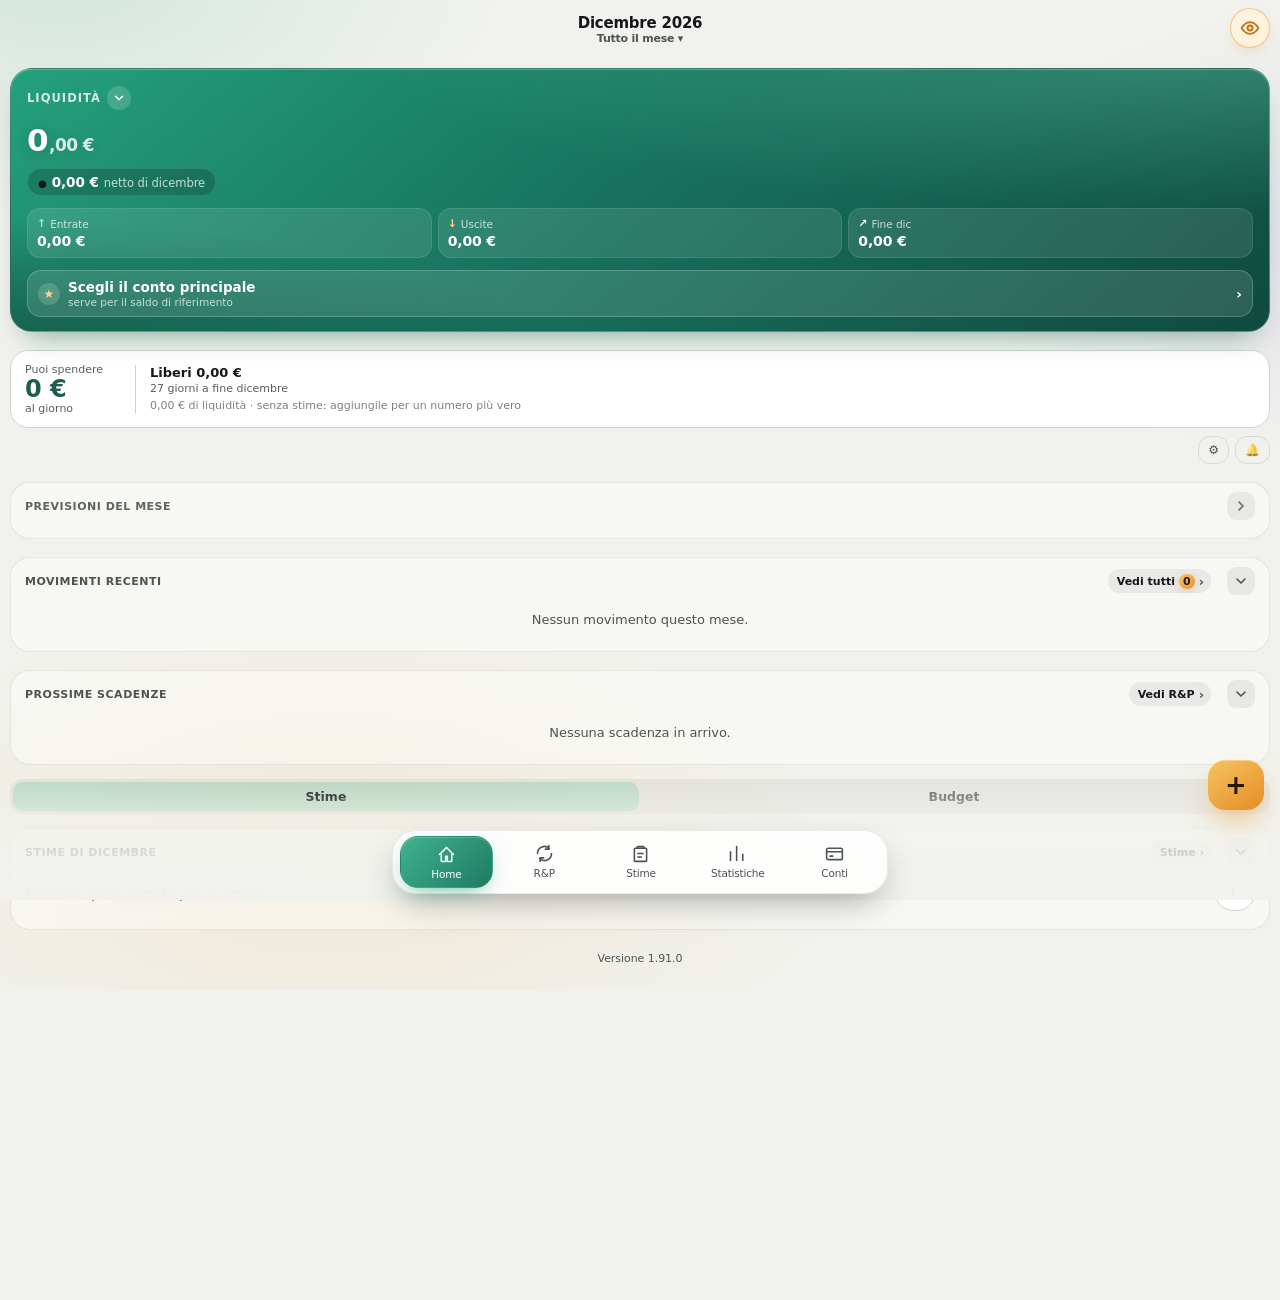
==== index.html @ 751bf716 "v1.91.0" ====
<!DOCTYPE html>
<html lang="it">
<head>
<meta charset="UTF-8">
<meta name="viewport" content="width=device-width, initial-scale=1, maximum-scale=1, viewport-fit=cover">
<title>Bilancio — Tracker Spese</title>
<meta name="app-version" content="1.91.0">
<meta name="description" content="Tracciamento mensile delle spese con conti multipli, categorie e budget.">

<!-- PWA / iOS home screen -->
<link rel="manifest" href="manifest.json?v=1.91.0">
<meta name="theme-color" content="#12181F">
<meta name="apple-mobile-web-app-capable" content="yes">
<meta name="apple-mobile-web-app-status-bar-style" content="black-translucent">
<meta name="apple-mobile-web-app-title" content="Bilancio">
<link rel="apple-touch-icon" href="icons/apple-touch-icon.png?v=1.91.0">
<link rel="icon" href="icons/icon-192.png?v=1.91.0">

<link rel="stylesheet" href="style.css?v=1.91.0">
<!-- Token grafici condivisi dalle 4 app: va caricato per ultimo. -->
<link rel="stylesheet" href="suite-ui.css?v=1.91.0">
<link rel="stylesheet" href="suite-tokens.css?v=1.91.0">
</head>
<body>

<div id="app">

  <!-- ===== HEADER ===== -->
  <header class="topbar">
    <button type="button" class="back-to-current" id="backToCurrentMonth" aria-label="Torna al mese corrente" hidden><svg viewBox="0 0 24 24" aria-hidden="true"><path d="M4 12a8 8 0 1 0 2.4-5.7"/><path d="M4 4v4.5h4.5"/></svg><span>Oggi</span></button>
    <button class="month-nav" id="prevMonth" aria-label="Mese precedente">‹</button>
    <div class="period-picker">
      <button class="month-label" id="monthLabel" title="Tocca per vedere un singolo giorno">Settembre 2026</button><button type="button" class="period-x" id="periodX" aria-label="Torna alla vista del mese" hidden>×</button>
      <div id="periodMenu" class="period-menu" hidden>
        <button type="button" data-period="day">Visualizzazione giornaliera</button>
      </div>
    </div>
    <button class="month-nav" id="nextMonth" aria-label="Mese successivo">›</button>
  </header>
  <div class="period-return" id="periodReturn" hidden>
    <button type="button" class="pill-btn" id="backToMonth" hidden>‹ Torna al mese</button>
        <div id="dayControl" hidden>
          <button type="button" class="pill-btn" id="chooseDay" aria-expanded="false" aria-controls="dateField">📅 Scegli giorno</button>
          <div id="dateField" hidden><label for="periodDate">Giorno da visualizzare</label><input type="date" id="periodDate" class="text-input"></div>
        </div>
  </div>

  <!-- Occhio "nascondi importi": uno solo, fisso in alto a destra, uguale in ogni scheda -->
  <button class="balance-hide eye-fixed" id="toggleBalanceFixed" type="button" aria-label="Nascondi importi"></button>

  <main id="views">

    <!-- ===== HOME / DASHBOARD ===== -->
    <section class="view active" id="view-home" data-view="home">
      <h1 class="view-title">Home</h1>
      <!-- v1.68.0 — RIQUADRO SALDO COME IN BET TRACKER: carta verde con la liquidità grande (centesimi più piccoli), pastiglie
           (netto del periodo e liquidità negli ultimi 7 giorni), andamento degli ultimi 30 giorni, tre caselle (entrate, uscite,
           saldo previsto) e i pulsanti del conto principale e del totale effettivo. Gli elementi di prima restano nascosti in
           fondo con gli stessi id: renderHome continua ad aggiornarli e i loro tocchi funzionano dai pulsanti nuovi. -->
      <div class="hero bh-card" id="homeHeroCard">
        <p class="hero-label">Liquidità</p>
        <div class="bh-tr"><button type="button" class="bh-chip" id="bhChip" hidden></button></div>
        <div class="bh-big" id="bhBig">0,00 €</div>
        <div class="bh-pills" id="bhPills"></div>
        <div class="bh-spark" id="bhSpark" aria-hidden="true"></div>
        <div class="bh-tiles">
          <div class="bh-tile in" id="bhTileIn"><small><i aria-hidden="true">↑</i>Entrate</small><b id="bhIn">0,00 €</b></div>
          <div class="bh-tile out" id="bhTileOut"><small><i aria-hidden="true">↓</i>Uscite</small><b id="bhOut">0,00 €</b></div>
          <div class="bh-tile fc" id="bhTileFc"><small><i aria-hidden="true">↗</i>Previsto</small><b id="bhFc">0,00 €</b></div>
        </div>
        <div class="bh-acts">
          <button type="button" class="bh-act main" id="bhMain"><span class="bh-act-ic" aria-hidden="true">★</span><span class="bh-act-l"><b id="bhMainName">Conto principale</b><small id="bhMainSub">conto principale</small></span><strong id="bhMainVal">›</strong></button>
          <button type="button" class="bh-act eff" id="bhEff" hidden><span class="bh-act-ic" aria-hidden="true">⇄</span><span class="bh-act-l"><b>Effettivo</b><small id="bhEffSub">con crediti e debiti</small></span><strong id="bhEffVal">0,00 €</strong></button>
        </div>
        <div class="bh-legacy" hidden aria-hidden="true">
          <p class="hero-amount" id="netAmount">0,00 €</p><button class="balance-hide" id="toggleHomeBalance" type="button" aria-label="Nascondi importi" tabindex="-1"></button>
          <span id="incomeAmount">0,00 €</span><span id="expenseAmount">0,00 €</span>
          <button type="button" id="homeMainAccountCard" tabindex="-1"><span id="homeMainAccountName">Conto principale non impostato</span><strong id="homeMainAccountBalance">Imposta</strong></button>
          <strong id="homeAllAccountsBalance">0,00 €</strong>
          <button type="button" id="homeEffectiveCard" tabindex="-1" hidden><span class="eff-label">Totale effettivo</span><strong id="homeEffectiveBalance">0,00 €</strong>
            <span id="homeRecvChip"><i id="homeRecvAmount">0,00 €</i></span><span id="homePayChip"><i id="homePayAmount">0,00 €</i></span></button>
        </div>
      </div>
      <div class="main-account-notice" id="mainAccountSetupNotice" hidden>
        <div><strong>Imposta il conto principale</strong><span>Serve per vedere subito la liquidità disponibile sul tuo conto di riferimento.</span></div>
        <button type="button" class="pill-btn" id="goSetMainAccountBtn">Vai a Conti</button>
      </div>

      <div class="home-panel" id="forecastPanel">
      <p class="box-eyebrow">Previsioni del mese</p>
      <div class="forecast-grid" aria-label="Previsioni del mese">
        <div class="fc-tile solo pos" id="forecastTile">
          <div class="fc-tile-top"><span class="fc-ic" aria-hidden="true"><svg viewBox="0 0 24 24"><path d="M3 17l5-5 4 4 8-8"/><path d="M15 8h5v5"/></svg></span><div class="fc-tile-tot"><small>Saldo previsto</small><strong id="forecastBalanceAmount">0,00 €</strong></div></div>
        </div>
        <div class="fc-tile solo pos" id="upcomingTile">
          <div class="fc-tile-top"><span class="fc-ic" aria-hidden="true"><svg viewBox="0 0 24 24"><circle cx="12" cy="12" r="8.5"/><path d="M12 7.5V12l3 2"/></svg></span><div class="fc-tile-tot"><small>Pagamenti in arrivo</small><strong id="upcomingImpactAmount">0,00 €</strong></div></div>
        </div>
        <div class="fc-breakdown" aria-label="Dettaglio dei pagamenti in arrivo">
          <p class="fc-caption"><span id="upcomingRangeLabel">Da oggi a fine mese</span></p>
          <div class="fc-tile in">
            <div class="fc-tile-top"><span class="fc-ic" aria-hidden="true">↑</span><div class="fc-tile-tot"><small>Entrate</small><strong id="upInTotal">0,00 €</strong></div></div>
            <div class="fc-bar" aria-hidden="true"><i class="rec" id="upInBarRec"></i><i class="plan" id="upInBarPlan"></i></div>
            <div class="fc-part"><span><i class="dot rec"></i>Ricorrenti</span><b id="upRecIn">0,00 €</b></div>
            <div class="fc-part"><span><i class="dot plan"></i>Pianificate</span><b id="upPlanIn">0,00 €</b></div>
          </div>
          <div class="fc-tile out">
            <div class="fc-tile-top"><span class="fc-ic" aria-hidden="true">↓</span><div class="fc-tile-tot"><small>Uscite</small><strong id="upOutTotal">0,00 €</strong></div></div>
            <div class="fc-bar" aria-hidden="true"><i class="rec" id="upOutBarRec"></i><i class="plan" id="upOutBarPlan"></i></div>
            <div class="fc-part"><span><i class="dot rec"></i>Ricorrenti</span><b id="upRecOut">0,00 €</b></div>
            <div class="fc-part"><span><i class="dot plan"></i>Pianificate</span><b id="upPlanOut">0,00 €</b></div>
          </div>
        </div>
        <div class="forecast-card rates-forecast" id="ratesForecastCard" hidden><span id="ratesForecastLabel">Previsto con le rate attese</span><strong id="ratesForecastAmount">0,00 €</strong></div>
      </div>
      </div>

      <div class="section-block savings-block" id="savingsBlock" hidden>
        <div class="section-head"><h2 id="savingsTitle">Risparmio del mese</h2><button type="button" class="pill-btn mini-btn savings-go" id="savingsGoBtn"><svg viewBox="0 0 24 24" aria-hidden="true"><path d="M12 5v14M5 12h14"/></svg><span>Metti da parte</span></button></div>
        <div class="savings-card" id="savingsCard"></div>
      </div>

      <div class="section-block">
        <div class="section-head">
          <h2>Movimenti recenti</h2>
          <div class="section-head-actions">
            <button class="pill-btn mini-btn" id="openCalendarBtn">📅</button>
            <button class="pill-btn" id="seeAllTx"><span class="sa-label">Vedi tutti</span><span class="count-badge" id="seeAllTxCount"></span><span class="chev">›</span></button>
          </div>
        </div>
        <div id="recentTx" class="tx-list"></div>
        <p class="empty-hint" id="txEmptyHint" hidden>Nessun movimento questo mese. Tocca + per aggiungerne uno.</p>
      </div>

      <div class="section-block" id="upcomingHomeBlock">
        <div class="section-head"><h2>Prossime scadenze</h2><button class="pill-btn mini-btn" id="openRPFromHome">Vedi R&amp;P<span class="chev">›</span></button></div>
        <div id="upcomingHomeList" class="tx-list"></div>
        <p class="empty-hint" id="upcomingHomeEmpty" hidden>Nessuna scadenza in arrivo.</p>
      </div>

      <div class="section-block" id="estHomeBlock">
        <div class="section-head"><h2 id="estHomeTitle">Stime del mese</h2><button type="button" class="pill-btn mini-btn" id="estHomeGo">Stime ›</button></div>
        <div id="estHomeBody"></div>
      </div>

      <div class="section-block" id="budgetHomeBlock">
        <div class="section-head"><h2 id="budgetHomeTitle">Budget del mese</h2><button type="button" class="pill-btn mini-btn budget-manage-btn" id="budgetManageBtn" aria-label="Gestisci i budget"><svg viewBox="0 0 24 24" aria-hidden="true"><path d="M4 7h10M18 7h2M4 17h4M12 17h8"/><circle cx="16" cy="7" r="2"/><circle cx="10" cy="17" r="2"/></svg><span>Budget</span></button></div>
        <p id="budgetPeriodHint" class="budget-period-hint" hidden>Budget mensili</p>
        <div id="budgetList" class="budget-list"></div>
        <p class="empty-hint" id="budgetEmptyHint" hidden>Nessuna categoria di spesa.</p>
      </div>

      <p class="app-version">Versione <span data-app-version></span></p>
    </section>

    <!-- ===== TRANSAZIONI (lista completa) ===== -->
    <section class="view" id="view-transactions" data-view="transactions">
      <div class="section-head sticky-head" hidden><button class="pill-btn mini-btn" id="backToHomeTx">‹ Home</button><h2>Movimenti — <span id="txMonthLabel"></span></h2></div>
      <div class="type-toggle tx-type-toggle" id="txTypeToggle"><button class="type-opt active" data-tx-type="all">Tutti</button><button class="type-opt" data-tx-type="income">Entrate</button><button class="type-opt" data-tx-type="expense">Uscite</button></div>
      <div class="tx-search-filter">
        <button type="button" class="nav-back-btn" data-nav-back aria-label="Torna alla Home"><svg viewBox="0 0 24 24" aria-hidden="true"><path d="M15 5l-7 7 7 7"/></svg></button>
        <input id="txSearchInput" class="text-input" type="search" placeholder="Cerca nome, nota, categoria o conto">
        <button class="pill-btn mini-btn" id="toggleCustomRange" hidden>Periodo</button><button type="button" class="period-chip" id="txPeriodBtn" aria-label="Scegli il periodo"></button>
      </div>
      <div class="tx-custom-range" id="txCustomRange" hidden>
        <label>Dal <input id="txDateFrom" type="date" class="text-input"></label>
        <label>Al <input id="txDateTo" type="date" class="text-input"></label>
        <button class="pill-btn mini-btn" id="clearCustomRange">Azzera</button>
      </div>
      <div id="allTx" class="tx-list"></div>
      <button class="pill-btn load-more-btn" id="loadMoreTxBtn" hidden>Carica altri</button>
      <p class="empty-hint" id="allTxEmptyHint" hidden>Nessun movimento questo mese.</p>

      <div class="section-block" id="allTxPlannedWrap" hidden>
        <div class="section-head"><h2>In arrivo questo mese</h2></div>
        <div id="allTxPlanned" class="tx-list"></div>
      </div>
    </section>

    <!-- ===== RICORRENTI ===== -->
    <section class="view" id="view-recurring" data-view="recurring">
      <div class="rp-title-row">
        <h1 class="view-title">R&amp;P</h1>
        <button class="balance-hide rp-balance-hide" id="toggleRPBalance" type="button" aria-label="Nascondi importi R&amp;P"></button>
      </div>
      <div class="type-toggle rp-mode-toggle three" id="rpModeToggle">
        <button class="type-opt active" data-rp-mode="total">Totali</button>
        <button class="type-opt" data-rp-mode="recurring">Ricorrenti</button>
        <button class="type-opt" data-rp-mode="planned">Pianificate</button>
      </div>
      <div class="rp-estimates-grid" id="rpEstimatesGrid" aria-label="Stime del mese">
        <div class="rp-estimate-card recurring" id="recurringEstimateCard">
          <div class="rp-est-head"><span class="rp-est-ic" aria-hidden="true">↻</span><div class="rp-est-title"><span class="rp-est-name">Ricorrenti</span><small>netto da registrare</small></div><strong class="rp-estimate-value" id="recurringEstimate">0,00 €</strong></div>
          <div class="rp-est-tiles"><div class="fc-tile in"><div class="fc-tile-top"><span class="fc-ic" aria-hidden="true">↑</span><div class="fc-tile-tot"><small>Entrate</small><strong id="recurringIncomeEstimate">0,00 €</strong></div></div><div class="fc-bar" aria-hidden="true"><i class="done" id="recurringIncomeBar"></i></div><p class="fc-note" id="recurringIncomeNote"></p></div><div class="fc-tile out"><div class="fc-tile-top"><span class="fc-ic" aria-hidden="true">↓</span><div class="fc-tile-tot"><small>Uscite</small><strong id="recurringExpenseEstimate">0,00 €</strong></div></div><div class="fc-bar" aria-hidden="true"><i class="done" id="recurringExpenseBar"></i></div><p class="fc-note" id="recurringExpenseNote"></p></div></div>
          <div class="rp-account-breakdown" id="recurringAccountBreakdown"></div>
        </div>
        <div class="rp-estimate-card planned" id="plannedEstimateCard">
          <div class="rp-est-head"><span class="rp-est-ic" aria-hidden="true">◷</span><div class="rp-est-title"><span class="rp-est-name">Pianificate</span><small>netto da registrare</small></div><strong class="rp-estimate-value" id="plannedEstimate">0,00 €</strong></div>
          <div class="rp-est-tiles"><div class="fc-tile in"><div class="fc-tile-top"><span class="fc-ic" aria-hidden="true">↑</span><div class="fc-tile-tot"><small>Entrate</small><strong id="plannedIncomeEstimate">0,00 €</strong></div></div><div class="fc-bar" aria-hidden="true"><i class="done" id="plannedIncomeBar"></i></div><p class="fc-note" id="plannedIncomeNote"></p></div><div class="fc-tile out"><div class="fc-tile-top"><span class="fc-ic" aria-hidden="true">↓</span><div class="fc-tile-tot"><small>Uscite</small><strong id="plannedExpenseEstimate">0,00 €</strong></div></div><div class="fc-bar" aria-hidden="true"><i class="done" id="plannedExpenseBar"></i></div><p class="fc-note" id="plannedExpenseNote"></p></div></div>
          <div class="rp-account-breakdown" id="plannedAccountBreakdown"></div>
        </div>
      </div>
      <div class="rp-estimate-card total" id="rpTotalEstimateCard">
          <div class="rp-est-head"><span class="rp-est-ic" aria-hidden="true">Σ</span><div class="rp-est-title"><span class="rp-est-name">Totale R&amp;P</span><small>netto da registrare</small></div><strong class="rp-estimate-value" id="rpCombinedEstimate">0,00 €</strong></div>
          <div class="rp-est-tiles"><div class="fc-tile in"><div class="fc-tile-top"><span class="fc-ic" aria-hidden="true">↑</span><div class="fc-tile-tot"><small>Entrate</small><strong id="rpCombinedIncomeEstimate">0,00 €</strong></div></div><div class="fc-bar" aria-hidden="true"><i class="done" id="rpCombinedIncomeBar"></i></div><p class="fc-note" id="rpCombinedIncomeNote"></p></div><div class="fc-tile out"><div class="fc-tile-top"><span class="fc-ic" aria-hidden="true">↓</span><div class="fc-tile-tot"><small>Uscite</small><strong id="rpCombinedExpenseEstimate">0,00 €</strong></div></div><div class="fc-bar" aria-hidden="true"><i class="done" id="rpCombinedExpenseBar"></i></div><p class="fc-note" id="rpCombinedExpenseNote"></p></div></div>
          <div class="rp-account-breakdown" id="rpCombinedAccountBreakdown"></div>
      </div>
      <div class="section-block rp-macro-block" id="rpMacroBlock" hidden>
        <div class="section-head"><h2>Uscite per macrocategoria</h2></div>
        <p class="est-year-hint" id="rpMacroHint"></p>
        <div id="rpMacroList" class="plan-rows"></div>
      </div>
      <div id="rpTotalSection">
        <div class="section-block rp-list-block">
        <div class="section-head rp-list-head"><h2>Prossimi</h2><button type="button" class="pill-btn mini-btn rp-see-all" data-see-all="rpTotalList" hidden><span class="sa-label">Vedi tutti</span><span class="chev">›</span></button></div>
        <div id="rpTotalList" class="template-manage-list"></div>
        <p class="empty-hint" id="rpTotalEmptyHint" hidden>Nessun movimento R&amp;P nel mese selezionato.</p>
        </div>
        <div class="rp-paid-section section-block" id="rpTotalPaidSection" hidden>
          <p class="rp-all-paid-notice" id="rpTotalAllPaidNotice" hidden>Tutti i movimenti R&amp;P del mese sono pagati.</p>
          <div class="rp-paid-head"><span>Pagati nel mese</span><span id="rpTotalPaidCount"></span><button type="button" class="pill-btn mini-btn rp-see-all" data-see-all="rpTotalPaidList" hidden><span class="sa-label">Vedi tutti</span><span class="chev">›</span></button></div>
          <div id="rpTotalPaidList" class="tx-list rp-paid-list"></div>
        </div>
      </div>
      <div id="rpRecurringSection" hidden>
        <div class="section-block rp-list-block">
        <div class="section-head rp-list-head"><h2>Prossimi</h2><button type="button" class="pill-btn mini-btn rp-see-all" data-see-all="recurringList" hidden><span class="sa-label">Vedi tutti</span><span class="chev">›</span></button></div>
        <div id="recurringList" class="template-manage-list"></div>
        <p class="empty-hint" id="recurringEmptyHint" hidden>Nessun movimento ricorrente nel periodo selezionato.</p>
        </div>
        <div class="rp-paid-section section-block" id="recurringPaidSection" hidden>
          <p class="rp-all-paid-notice" id="recurringAllPaidNotice" hidden>Tutti i ricorrenti del mese sono pagati.</p>
          <div class="rp-paid-head"><span>Pagati nel mese</span><span id="recurringPaidCount"></span><button type="button" class="pill-btn mini-btn rp-see-all" data-see-all="recurringPaidList" hidden><span class="sa-label">Vedi tutti</span><span class="chev">›</span></button></div>
          <div id="recurringPaidList" class="tx-list rp-paid-list"></div>
        </div>
      </div>
      <div id="rpPlannedSection" hidden>
        <div class="section-block rp-list-block">
        <div class="section-head rp-list-head"><h2>Prossime</h2><button type="button" class="pill-btn mini-btn rp-see-all" data-see-all="plannedListRP" hidden><span class="sa-label">Vedi tutti</span><span class="chev">›</span></button></div>
        <div id="plannedListRP" class="template-manage-list"></div>
        <p class="empty-hint" id="plannedEmptyHintRP" hidden>Nessun movimento pianificato nel mese selezionato.</p>
        </div>
        <div class="rp-paid-section section-block" id="plannedPaidSection" hidden>
          <p class="rp-all-paid-notice" id="plannedAllPaidNotice" hidden>Tutte le pianificate del mese sono pagate.</p>
          <div class="rp-paid-head"><span>Pagate nel mese</span><span id="plannedPaidCount"></span><button type="button" class="pill-btn mini-btn rp-see-all" data-see-all="plannedPaidList" hidden><span class="sa-label">Vedi tutti</span><span class="chev">›</span></button></div>
          <div id="plannedPaidList" class="tx-list rp-paid-list"></div>
        </div>
      </div>
    </section>

    <!-- ===== STIME (scheda a parte, v1.66.0) ===== -->
    <section class="view" id="view-estimates" data-view="estimates">
      <div id="rpEstimatesSection">
        <!-- v1.81.0 — tre parti separate: Stime del mese · Budget (tutti i mesi) · Divisione stipendio (promemoria) -->
        <div class="type-toggle est-tab-toggle three four" id="estTabToggle" role="tablist">
          <button class="type-opt active" data-est-tab="est" role="tab">Stime</button>
          <button class="type-opt" data-est-tab="budget" role="tab">Budget</button>
          <button class="type-opt" data-est-tab="split" role="tab">Stipendio</button>
          <button class="type-opt" data-est-tab="plan" role="tab">Piano</button>
        </div>
        <div id="estTabEst">
          <div class="section-block pl-block">
            <div id="estMonthCard" class="pl-card"></div>
            <div id="estList" class="pl-list"></div>
            <div class="est-actions" id="estActions"></div>
          </div>
          <div class="section-block est-year-block">
            <div class="section-head"><h2 id="estYearTitle">Riepilogo stime</h2></div>
            
            <div id="estYearSummary" class="est-year"></div>
          </div>
        </div>
        <div id="estTabBudget" hidden>
          <div class="section-block pl-block">
            
            <div id="budgetPlanner"></div>
          </div>
        </div>
        <div id="estTabSplit" hidden>
          <div class="section-block pl-block">
            <div id="salarySplit"></div>
          </div>
        </div>
        <!-- v1.91.0 — Piano: contenitori, prestiti, tappe -->
        <div id="estTabPlan" hidden>
          <div class="section-block pl-block">
            <div id="debtPlan"></div>
          </div>
        </div>
      </div>
    </section>

    <!-- ===== R&P: TUTTI (pannello "Vedi tutti") ===== -->
    <section class="view" id="view-rpall" data-view="rpall">
      <div class="type-toggle rp-mode-toggle three" id="rpAllKindToggle"><button class="type-opt active" data-rpall-kind="total">Totali</button><button class="type-opt" data-rpall-kind="recurring">Ricorrenti</button><button class="type-opt" data-rpall-kind="planned">Pianificate</button></div>
      <div class="tx-search-filter">
        <button type="button" class="nav-back-btn" data-nav-back aria-label="Torna a R&amp;P"><svg viewBox="0 0 24 24" aria-hidden="true"><path d="M15 5l-7 7 7 7"/></svg></button>
        <input id="rpAllSearchInput" class="text-input" type="search" placeholder="Cerca nome, categoria o conto" autocomplete="off">
        <button type="button" class="period-chip" id="rpAllPeriodBtn" aria-label="Scegli il periodo"></button>
      </div>
      <div class="section-head rp-list-head"><h2 id="rpAllUpcomingTitle">Prossimi</h2><span class="count-badge" id="rpAllUpcomingCount"></span></div>
      <div id="rpAllUpcoming" class="template-manage-list"></div>
      <p class="empty-hint" id="rpAllUpcomingEmpty" hidden>Nessuna voce in arrivo nel periodo.</p>
      <div class="section-head rp-list-head"><h2>Già registrati</h2><span class="count-badge" id="rpAllPaidCount"></span></div>
      <div id="rpAllPaid" class="tx-list"></div>
      <p class="empty-hint" id="rpAllPaidEmpty" hidden>Nessuna voce registrata nel periodo.</p>
    </section>

    <!-- ===== STATISTICHE ===== -->
    <section class="view" id="view-stats" data-view="stats">
      <div class="stats-period-filter">
        <label for="statsRangeSelect">Periodo statistiche</label>
        <select id="statsRangeSelect" aria-label="Periodo delle statistiche">
          <option value="1w">1 settimana</option>
          <option value="2w">2 settimane</option>
          <option value="1m" selected>1 mese</option>
          <option value="2m">2 mesi</option>
          <option value="3m">3 mesi</option>
          <option value="6m">6 mesi</option>
          <option value="1y">1 anno</option>
        </select>
      </div>
      <div id="statsInsights" class="stat-card-grid"></div>
      <div class="section-block">
        <div class="section-head"><h2>Spese per categoria</h2><button class="chart-info-btn" data-chart-info="ripartizione" aria-label="Spiega grafico ripartizione">i</button></div>
        <div class="type-toggle stats-nature-toggle" id="statsNatureToggle"><button class="type-opt active" data-stats-nature="expense">Uscite</button><button class="type-opt" data-stats-nature="income">Entrate</button></div>
        <div class="type-toggle" id="statsGroupToggle">
          <button class="type-opt active" data-group="category">Categorie</button>
          <button class="type-opt" data-group="macro">Macrocategorie</button>
        </div>
        <div class="chart-wrap" id="pieWrap"></div>
        <div id="pieLegend" class="pie-legend"></div>
      </div>
      <div class="section-block">
        <div class="section-head trend-head"><h2>Andamento</h2><button class="chart-info-btn" data-chart-info="andamento" aria-label="Spiega grafico andamento">i</button></div>
        <div class="type-toggle trend-mode-toggle" id="trendModeToggle"><button class="type-opt active" data-trend-mode="pace">Ritmo spese</button><button class="type-opt" data-trend-mode="flow">Entrate / uscite</button><button class="type-opt" data-trend-mode="balance">Saldo cumulato</button><button class="type-opt" data-trend-mode="compare">Confronto mensile</button></div>
        <div class="chart-wrap" id="barWrap"></div>
        <div id="trendLegend" class="pie-legend"></div>
      </div>
      <div class="section-block">
        <div class="section-head"><h2>Ripartizione per conto</h2><button class="chart-info-btn" data-chart-info="conti" aria-label="Spiega grafico conti">i</button></div>
        <div id="accountBreakdown" class="account-breakdown"></div>
      </div>
      <div class="section-block" id="loanStatsBlock">
        <div class="section-head"><h2>Prestiti</h2></div>
        <div id="loanStats"></div>
      </div>
    </section>

    <!-- ===== CONTI ===== -->
    <section class="view" id="view-accounts" data-view="accounts">
      <div class="type-toggle accounts-mode-toggle" id="accountsModeToggle">
        <button type="button" class="type-opt active" data-acc-mode="accounts">Conti</button>
        <button type="button" class="type-opt" data-acc-mode="loans">🤝 Prestiti</button>
      </div>
      <!-- v1.67.0 — CONTI RIFATTI: totale compatto in alto, tutti i conti subito sotto in un unico elenco
           (saldo grande a destra, quota del totale e variazione del mese), quelli a zero in una riga,
           crediti e debiti in breve; "Dove sono i soldi" e le impostazioni chiusi a tendina in fondo. -->
      <div id="accountsPane">
      <div class="total-balance-card acx-hero">
        <p class="hero-label" id="totalBalanceLabel">Liquidità su tutti i conti</p>
        <div class="balance-line"><p class="hero-amount" id="totalBalanceAmount">0,00 €</p><button class="balance-hide" id="toggleAccountsBalance" type="button" aria-label="Nascondi importi"></button></div>
        <p class="acx-hero-delta" id="accountsMonthDelta" hidden></p>
        <div class="acc-share" id="accountsShare" aria-hidden="true"></div>
        <div class="effective-rows acx-eff" id="accountsEffectiveRows" hidden>
          <button type="button" class="effective-row acx-eff-in" id="accountsReceivableRow" data-acx-loans><span>Da ricevere</span><strong id="accountsReceivable">0,00 €</strong></button>
          <button type="button" class="effective-row acx-eff-out" id="accountsPayableRow" data-acx-loans><span>Da pagare</span><strong id="accountsPayable">0,00 €</strong></button>
          <div class="effective-row total"><span>Effettivo</span><strong id="accountsEffective">0,00 €</strong></div>
        </div>
      </div>
      <div class="section-block" id="accountsListBlock">
        <div class="section-head acx-head">
          <h2>I tuoi conti</h2>
          <button type="button" class="pill-btn mini-btn" id="accountsAddBtn" aria-label="Aggiungi un conto">＋ Conto</button>
        </div>
        <div id="accountsList" class="acx-list" role="list"></div>
        <div id="accountsZero" class="acx-zero" hidden></div>
        <div id="accountsLoansMini" class="acx-loans" hidden></div>
      </div>
      <details class="acx-fold" id="accountsBubblesFold">
        <summary><span>Dove sono i soldi</span><small>una bolla per conto</small></summary>
        <div id="accountsBubblesSlot"></div>
      </details>
      <details class="acx-fold accounts-settings-block" id="accountsSettingsFold">
        <summary><span>Impostazioni dei conti</span><small>conto principale · conto risparmio</small></summary>
      <div class="main-account-setting">
        <label for="mainAccountSelect">Conto principale</label>
        <select id="mainAccountSelect" class="text-input" aria-label="Scegli il conto principale"><option value="">Seleziona il conto principale</option></select>
        <small>È il conto di riferimento mostrato nella sezione Saldo della Home.</small>
      </div>
      <div class="main-account-setting savings-account-setting">
        <label for="savingsAccountSelect">Conto risparmio</label>
        <select id="savingsAccountSelect" class="text-input" aria-label="Scegli il conto risparmio"><option value="">Nessun conto risparmio</option></select>
        <div class="savings-target-row" id="savingsTargetRow" hidden>
          <label for="savingsTargetInput">Da mettere da parte ogni mese (€)</label>
          <input type="text" inputmode="decimal" id="savingsTargetInput" class="text-input" placeholder="es. 300 (facoltativo)">
        </div>
        <small>Conta come risparmio solo un trasferimento verso questo conto contrassegnato come 🐷 Deposito di risparmio. In Home trovi il totale del mese e il pulsante per farlo.</small>
      </div>
      </details>
      </div>
      <div id="loansPane" hidden>
        <div class="loan-summary">
          <div class="loan-sum in tot-card"><div class="tot-head"><span class="tot-ic" aria-hidden="true">↑</span><span class="tot-title"><span class="tot-name">Da ricevere</span><small>prestati, non ancora tornati</small></span><strong class="tot-val" id="loanSumIn">0,00 €</strong></div></div>
          <div class="loan-sum out tot-card"><div class="tot-head"><span class="tot-ic" aria-hidden="true">↓</span><span class="tot-title"><span class="tot-name">Da pagare</span><small>presi in prestito</small></span><strong class="tot-val" id="loanSumOut">0,00 €</strong></div></div>
          <div class="loan-sum net tot-card"><div class="tot-head"><span class="tot-ic" aria-hidden="true">Σ</span><span class="tot-title"><span class="tot-name">Saldo prestiti</span><small>da ricevere meno da pagare</small></span><strong class="tot-val" id="loanSumNet">0,00 €</strong></div></div>
        </div>
        <div class="section-block" id="loanUpcomingWrap" hidden>
          <div class="section-head"><h2>Rate in arrivo</h2></div>
          <div id="loanUpcomingList" class="loan-rate-list"></div>
        </div>
        <div class="section-block">
          <div class="section-head"><h2>Da ricevere</h2><button type="button" class="pill-btn mini-btn" id="addLendBtn">＋ Ho prestato</button></div>
          <div id="loanRecvList" class="loan-people"></div>
          <p class="empty-hint" id="loanRecvEmpty" hidden>Nessuno ti deve soldi. Quando paghi per qualcuno usa “Spesa divisa” nel nuovo movimento, oppure “Ho prestato”.</p>
        </div>
        <div class="section-block">
          <div class="section-head"><h2>Da pagare</h2><button type="button" class="pill-btn mini-btn" id="addBorrowBtn">＋ Nuovo debito</button></div>
          <div id="loanPayList" class="loan-people"></div>
          <p class="empty-hint" id="loanPayEmpty" hidden>Nessun debito. Aggiungi qui prestiti ricevuti o finanziamenti da restituire.</p>
        </div>
      </div>
    </section>

    <!-- ===== SPESE PIANIFICATE ===== -->
    <section class="view" id="view-planned" data-view="planned">
      <h1 class="view-title">Pianificate</h1>
      <div class="planned-back-row"><button class="pill-btn" id="backFromPlanned">‹ Torna alla Home</button></div>
      <div class="section-head">
        <span aria-hidden="true"></span>
        <button class="add-btn" id="addPlannedBtn" aria-label="Aggiungi spesa pianificata">+</button>
      </div>
      <p class="empty-hint" style="padding:0 4px 14px;text-align:left;">Pianifica spese future, ricorrenti o una tantum. Non incidono sul saldo finché non arriva la data effettiva.</p>
      <div id="plannedList" class="template-manage-list"></div>
      <p class="empty-hint" id="plannedEmptyHint" hidden>Nessuna spesa pianificata. Tocca + per aggiungerne una.</p>
    </section>

    <!-- ===== ALTRO (menu: conti, macrocategorie, categorie, struttura, backup) ===== -->
    <section class="view" id="view-more" data-view="more">
      <div class="section-block">
        <div class="section-head"><h2>Aspetto</h2></div>
        <div class="type-toggle three" id="themeModeToggle">
          <button class="type-opt" data-theme-mode="system">
            <svg viewBox="0 0 24 24" width="15" height="15"><rect x="3" y="4" width="18" height="12" rx="2" fill="none" stroke="currentColor" stroke-width="1.8"/><path d="M8 20h8M12 16v4" stroke="currentColor" stroke-width="1.8" stroke-linecap="round"/></svg>
            Sistema
          </button>
          <button class="type-opt" data-theme-mode="light">
            <svg viewBox="0 0 24 24" width="15" height="15"><circle cx="12" cy="12" r="4.5" fill="none" stroke="currentColor" stroke-width="1.8"/><path d="M12 2.5v3M12 18.5v3M4.2 4.2l2.1 2.1M17.7 17.7l2.1 2.1M2.5 12h3M18.5 12h3M4.2 19.8l2.1-2.1M17.7 6.3l2.1-2.1" stroke="currentColor" stroke-width="1.8" stroke-linecap="round"/></svg>
            Chiaro
          </button>
          <button class="type-opt" data-theme-mode="dark">
            <svg viewBox="0 0 24 24" width="15" height="15"><path d="M20 14.5A8.5 8.5 0 119.5 4a7 7 0 1010.5 10.5z" fill="none" stroke="currentColor" stroke-width="1.8" stroke-linejoin="round"/></svg>
            Scuro
          </button>
        </div>
      </div>
      <div class="section-block">
        <div class="section-head"><h2>Gestione</h2></div>
        <div class="settings-rows">
          <button class="settings-row" id="openAccountsPanelBtn">
            <span>Conti</span><span class="chev">›</span>
          </button>
          <button class="settings-row" id="openCategoriesHubBtn">
            <span>Categorie e macro</span><span class="chev">›</span>
          </button>
          <button class="settings-row" id="openHomeLayoutBtn">
            <span>Riquadri della Home</span><span class="chev">›</span>
          </button>
          <button class="settings-row" id="openTrashBtn">
            <span>Cestino</span><span class="chev">›</span>
          </button>
        </div>
      </div>

      <div id="suiteSyncSlot"></div>

      <div class="section-block suite-sync-block suite-sync-card push-card" id="pushCard"></div>

      <div class="section-block">
        <div class="section-head"><h2>Dati</h2></div>
        <p class="backup-status" id="backupStatus">Nessun backup esportato su questo dispositivo.</p>
        <div class="settings-rows">
          <button class="settings-row" id="exportBtn">
            <span>Esporta backup (.json)</span><span class="chev">›</span>
          </button>
          <button class="settings-row" id="exportCsvBtn">
            <span>Esporta movimenti (.csv)</span><span class="chev">›</span>
          </button>
          <button class="settings-row" id="importBtn">
            <span>Importa backup</span><span class="chev">›</span>
          </button>
          <input type="file" id="importFile" accept="application/json" hidden>
          <button class="settings-row danger" id="resetBtn">
            <span>Azzera tutti i dati</span><span class="chev">›</span>
          </button>
        </div>
      </div>

      <p class="app-version">Bilancio v<span data-app-version></span> · dati sul telefono e, se colleghi la sincronizzazione, anche online</p>
    </section>

  </main>

  <!-- ===== ADD TRANSACTION FAB ===== -->
  <button class="fab" id="fabAdd" aria-label="Aggiungi movimento">+</button>

  <!-- ===== BOTTOM NAV ===== -->
  <nav class="tabbar">
    <button class="tab active" data-view="home">
      <svg viewBox="0 0 24 24" width="22" height="22"><path d="M4 12L12 4l8 8M6 10v9a1 1 0 001 1h4v-6h2v6h4a1 1 0 001-1v-9" fill="none" stroke="currentColor" stroke-width="1.8" stroke-linecap="round" stroke-linejoin="round"/></svg>
      <span>Home</span>
    </button>
    <button class="tab" data-view="recurring">
      <svg viewBox="0 0 24 24" width="22" height="22"><path d="M4 12a8 8 0 0113.6-5.7M20 12a8 8 0 01-13.6 5.7M17 3v4h-4M7 21v-4h4" fill="none" stroke="currentColor" stroke-width="1.8" stroke-linecap="round" stroke-linejoin="round"/></svg>
      <span>R&amp;P</span>
    </button>
    <button class="tab" data-view="estimates">
      <svg viewBox="0 0 24 24" width="22" height="22"><path d="M9 4h6a1 1 0 011 1v1H8V5a1 1 0 011-1zM6 6h2M16 6h2a1 1 0 011 1v13a1 1 0 01-1 1H6a1 1 0 01-1-1V7a1 1 0 011-1M9 12h6M9 16h4" fill="none" stroke="currentColor" stroke-width="1.8" stroke-linecap="round" stroke-linejoin="round"/></svg>
      <span>Stime</span>
    </button>
    <button class="tab" data-view="stats">
      <svg viewBox="0 0 24 24" width="22" height="22"><path d="M4 20V10M11 20V4M18 20v-7" fill="none" stroke="currentColor" stroke-width="1.8" stroke-linecap="round"/></svg>
      <span>Statistiche</span>
    </button>
    <button class="tab" data-view="accounts">
      <svg viewBox="0 0 24 24" width="22" height="22"><rect x="3" y="6" width="18" height="13" rx="2" fill="none" stroke="currentColor" stroke-width="1.8"/><path d="M3 10h18M7 15h3" fill="none" stroke="currentColor" stroke-width="1.8" stroke-linecap="round"/></svg>
      <span>Conti</span>
    </button>
  </nav>

</div>

<!-- ===== OVERLAY ROOT for modals ===== -->
<div id="overlayRoot"></div>

<!-- ===== TEMPLATES (JS <template> tags for modal content) ===== -->

<template id="tpl-add-transaction">
  <div class="sheet" id="sheetAddTx">
    <div class="sheet-handle"></div>
    <div class="sheet-head add-head">
      <h3 class="add-eyebrow" id="txFormTitle">Nuovo movimento</h3><div class="type-toggle add-type-mini" id="typeToggle"><button class="type-opt active" data-type="expense">↓ Uscita</button><button class="type-opt" data-type="income">↑ Entrata</button></div><button class="primary-btn" id="saveTxBtn" aria-label="Salva movimento">Salva</button>
    </div>
    <div class="add-kind-slot"></div>

    <div class="add-amount-row">
      <div class="amount-field">
      <span class="currency-sign">€</span>
      <input type="text" inputmode="decimal" placeholder="0" id="amountInput" autocomplete="off" aria-label="Importo">
      </div>
      <input type="date" id="dateInput" class="text-input add-date-mini" aria-label="Data">
    </div>

    <div class="field-row add-name-row"><input type="text" id="txNameInput" class="text-input add-name-input" placeholder="Nome (es. Spesa supermercato)" aria-label="Nome movimento"></div>
    <div class="field-row quick-fill-row" id="quickFillRow" hidden>
      <label>Frequenti e recenti · un tocco compila tutto</label>
      <div class="quick-fill" id="quickFillChips"></div>
    </div>


    <div class="field-row" id="txCategoryRow">
      <div id="categoryChipsGrouped" class="chip-groups"></div>
    </div>

    <div class="field-row">
      <label>Conto</label>
      <div class="chip-row" id="accountChips"></div>
    </div>

    <div class="field-row" id="destinationAccountRow" hidden>
      <label>Verso conto</label>
      <div class="chip-row" id="destinationAccountChips"></div>
    </div>

    <div class="field-row note-field">
      <label>Nota (opzionale)</label>
      <input type="text" id="noteInput" class="text-input" placeholder="Nota">
    </div>

  </div>
</template>

<template id="tpl-transfer">
  <div class="sheet" id="sheetTransfer">
    <div class="sheet-handle"></div>
    <div class="sheet-head">
      <h3 id="transferFormTitle">Trasferimento</h3><input type="date" id="transferDateInput" class="text-input sheet-head-date" aria-label="Data"><button class="primary-btn" id="saveTransferBtn" aria-label="Salva trasferimento">Salva</button>
    </div>
    <div class="amount-field">
      <span class="currency-sign">€</span>
      <input type="text" inputmode="decimal" placeholder="0" id="transferAmountInput" autocomplete="off" aria-label="Importo trasferito">
    </div>
    <div class="field-row"><label>Dal conto</label><div class="chip-row" id="transferFromChips"></div></div>
    <div class="field-row"><label>Verso conto</label><div class="chip-row" id="transferToChips"></div></div>
    <!-- v1.67.0 — solo i trasferimenti contrassegnati qui contano come risparmio del mese -->
    <button type="button" class="shared-switch sv-dep-switch" id="transferSavingsSwitch" aria-pressed="false" hidden><span class="shared-knob" aria-hidden="true"></span><span class="shared-switch-text"><strong>🐷 Deposito di risparmio</strong><small>Spento: è solo un giroconto, non conta nel risparmio del mese</small></span></button>
    <p class="field-hint atm-total" id="transferSummary"></p>
    <div class="field-row note-field"><label>Nota (opzionale)</label><input type="text" id="transferNoteInput" class="text-input" placeholder="es. Giroconto risparmi"></div>
    <button class="text-danger-btn" id="deleteTransferBtn" hidden>Elimina trasferimento</button>
  </div>
</template>

<template id="tpl-loan">
  <div class="sheet" id="sheetLoan">
    <div class="sheet-handle"></div>
    <div class="sheet-head">
      <h3 id="loanTitle">Prestito</h3><input type="date" id="loanDateInput" class="text-input sheet-head-date" aria-label="Data"><button class="primary-btn" id="saveLoanBtn" aria-label="Salva">Salva</button>
    </div>
    <div class="loan-modes" id="loanModes">
      <button type="button" data-mode="lend"><span>🤝</span>Ho prestato</button>
      <button type="button" data-mode="repayIn"><span>↩️</span>Mi hanno restituito</button>
      <button type="button" data-mode="borrow"><span>🏦</span>Ho ricevuto un prestito</button>
      <button type="button" data-mode="repayOut"><span>💸</span>Ho restituito / rata</button>
    </div>
    <div class="amount-field">
      <span class="currency-sign">€</span>
      <input type="text" inputmode="decimal" placeholder="0" id="loanAmountInput" autocomplete="off" aria-label="Importo">
    </div>
    <button type="button" class="shared-switch loan-old-switch" id="loanOldSwitch" aria-pressed="false"><span class="shared-knob" aria-hidden="true"></span><span class="shared-switch-text"><strong>Prestito vecchio, fuori saldo</strong><small>Lo segno solo come credito: non tocca i soldi dei conti di oggi</small></span></button>
    <div class="field-row"><label id="loanPersonLabel">Persona</label><div class="chip-row" id="loanPeople"></div>
      <input type="text" id="loanNewPerson" class="text-input" maxlength="30" placeholder="Nuova persona o ente, es. Ilaria, JetCredit" autocomplete="off"></div>
    <div class="field-row"><label id="loanAccountLabel">Dal conto</label><div class="chip-row" id="loanAccounts"></div></div>
    <button type="button" class="shared-switch loan-close-switch" id="loanCloseSwitch" aria-pressed="false" hidden><span class="shared-knob" aria-hidden="true"></span><span class="shared-switch-text"><strong>Vale come rimborso totale</strong><small>Chiude il prestito: la differenza viene abbuonata</small></span></button>
    <div class="field-row loan-rest-row" id="loanRestRow" hidden><label id="loanRestLabel">La differenza</label>
      <div class="type-toggle loan-rest" id="loanRest"><button type="button" class="type-opt" data-r="keep"><b>Resta da pagare</b><small id="loanRestKeepAmt"></small></button><button type="button" class="type-opt" data-r="close"><b>Abbuonata</b><small id="loanRestCloseAmt"></small></button></div></div>
    <button type="button" class="shared-switch loan-rates-switch" id="loanRatesSwitch" aria-pressed="false" hidden><span class="shared-knob" aria-hidden="true"></span><span class="shared-switch-text"><strong>Rimborso a rate</strong><small>Pianifica quando e quanto ti restituiranno</small></span></button>
    <div class="loan-rates-box" id="loanRatesBox" hidden></div>
    <p class="field-hint loan-hint" id="loanHint"></p>
    <div class="field-row note-field"><label>Nota (opzionale)</label><input type="text" id="loanNoteInput" class="text-input" placeholder="es. Giubbotto, bonifico…"></div>
    <button class="text-danger-btn" id="deleteLoanBtn" hidden>Elimina</button>
  </div>
</template>

<template id="tpl-loan-person">
  <div class="sheet" id="sheetLoanPerson">
    <div class="sheet-handle"></div>
    <div class="sheet-head"><h3 id="loanPersonTitle">Persona</h3></div>
    <div class="loan-person-hero">
      <p class="hero-label" id="loanPersonWho"></p>
      <p class="hero-amount" id="loanPersonAmount">0,00 €</p>
      <div class="loan-person-actions">
        <button type="button" class="gd-settle" id="loanPersonPrimary">Registra restituzione</button>
        <div class="loan-person-actions-row">
          <button type="button" class="pill-btn" id="loanPersonSecondary">Nuovo prestito</button>
          <button type="button" class="pill-btn" id="loanPersonPlan">📅 Rate</button>
        </div>
      </div>
    </div>
    <div id="loanPersonPaidWrap" hidden>
      <h4 class="gd-sub">Rate già saldate</h4>
      <div class="loan-rate-list" id="loanPersonPaid"></div>
    </div>
    <div id="loanPersonRatesWrap" hidden>
      <h4 class="gd-sub">Rate previste</h4>
      <div class="loan-rate-list" id="loanPersonRates"></div>
    </div>
    <h4 class="gd-sub">Movimenti</h4>
    <div class="tx-list" id="loanPersonTx"></div>
  </div>
</template>

<template id="tpl-loan-plan">
  <div class="sheet" id="sheetLoanPlan">
    <div class="sheet-handle"></div>
    <div class="sheet-head"><h3 id="loanPlanTitle">📅 Rate</h3><button class="primary-btn" id="saveLoanPlanBtn">Salva</button></div>
    <p class="field-hint" id="loanPlanIntro"></p>
    <div class="loan-rates-box" id="loanPlanBox"></div>
    <button class="text-danger-btn" id="deleteLoanPlanBtn" hidden>Togli tutte le rate</button>
  </div>
</template>

<template id="tpl-atm-withdrawal">
  <div class="sheet" id="sheetAtm">
    <div class="sheet-handle"></div>
    <div class="sheet-head">
      <h3 id="atmFormTitle">🏧 Prelievo</h3><input type="date" id="atmDateInput" class="text-input sheet-head-date" aria-label="Data"><button class="primary-btn" id="saveAtmBtn" aria-label="Salva prelievo">Salva</button>
    </div>
    <div class="amount-field">
      <span class="currency-sign">€</span>
      <input type="text" inputmode="decimal" placeholder="0" id="atmAmountInput" autocomplete="off" aria-label="Importo prelevato">
    </div>
    <div class="field-row"><label>Dalla carta / conto</label><div class="chip-row" id="atmFromChips"></div></div>
    <div class="field-row"><label>Verso (contanti)</label><div class="chip-row" id="atmToChips"></div></div>
    <div class="field-row"><label>Commissione (facoltativa)</label><input type="text" inputmode="decimal" id="atmFeeInput" class="text-input" placeholder="es. 2,00" autocomplete="off"></div>
    <p class="field-hint atm-total" id="atmTotal"></p>
    <div class="field-row note-field"><label>Nota (opzionale)</label><input type="text" id="atmNoteInput" class="text-input" placeholder="es. Bancomat stazione"></div>
  </div>
</template>

<template id="tpl-account-form">
  <div class="sheet" id="sheetAccountForm">
    <div class="sheet-handle"></div>
    <div class="sheet-head">
      <h3 id="accountFormTitle">Nuovo conto</h3><button class="primary-btn" id="saveAccountBtn" aria-label="Salva conto">Salva</button>
    </div>
    <div class="field-row">
      <label>Nome conto</label>
      <input type="text" id="accountNameInput" class="text-input" placeholder="es. BBVA, Fineco, Contanti…">
    </div>
    <div class="field-row">
      <label for="accountLabelInput">Etichetta</label>
      <div class="acc-label-chips" id="accountLabelChips"></div>
      <input type="text" id="accountLabelInput" class="text-input" maxlength="40" placeholder="Scegline una sopra o scrivi la tua">
      <small class="field-hint">A cosa serve il conto: compare sotto il nome, es. BBVA · Spese quotidiane.</small>
    </div>
    <div class="field-row">
      <label id="accountBalanceLabel">Saldo iniziale</label>
      <input type="text" inputmode="decimal" id="accountBalanceInput" class="text-input" placeholder="0">
      <small class="field-hint" id="accountBalanceHint">Per un nuovo conto indica il saldo di partenza.</small>
    </div>
    <div class="field-row">
      <label>Colore</label>
      <div class="color-row" id="accountColorRow"></div>
    </div>
    <button class="secondary-btn" id="reconcileAccountBtn" hidden>Registra rettifica già avvenuta</button>
    <button class="text-danger-btn" id="deleteAccountBtn" hidden>Elimina conto</button>
  </div>
</template>

<template id="tpl-balance-reconcile">
  <div class="sheet" id="sheetBalanceReconcile">
    <div class="sheet-handle"></div>
    <div class="sheet-head">
      <h3>Rettifica saldo</h3><button class="primary-btn" id="saveBalanceReconcileBtn">Registra</button>
    </div>
    <p class="sheet-note">Usa questa funzione solo per una variazione di saldo già avvenuta senza movimento. Il saldo attuale resterà invariato: verrà corretto lo storico contabile.</p>
    <div class="type-toggle" id="reconcileTypeToggle">
      <button class="type-opt active" data-type="income">Aumento saldo</button>
      <button class="type-opt" data-type="expense">Diminuzione saldo</button>
    </div>
    <div class="field-row">
      <label>Importo non tracciato</label>
      <input type="text" inputmode="decimal" id="reconcileAmountInput" class="text-input" placeholder="0,00">
    </div>
    <div class="field-row">
      <label>Data</label>
      <input type="date" id="reconcileDateInput" class="text-input">
    </div>
    <div class="field-row">
      <label>Nota (opzionale)</label>
      <input type="text" id="reconcileNoteInput" class="text-input" placeholder="es. accredito non registrato">
    </div>
  </div>
</template>

<template id="tpl-category-form">
  <div class="sheet" id="sheetCategoryForm">
    <div class="sheet-handle"></div>
    <div class="sheet-head">
      <h3 id="categoryFormTitle">Nuova categoria</h3><button class="primary-btn" id="saveCategoryBtn" aria-label="Salva categoria">Salva</button>
    </div>
    <div class="type-toggle" id="categoryKindToggle">
      <button class="type-opt active" data-kind="expense">Uscita</button>
      <button class="type-opt" data-kind="income">Entrata</button>
    </div>
    <div class="field-row">
      <label>Nome categoria</label>
      <input type="text" id="categoryNameInput" class="text-input" placeholder="es. Spesa, Trasporti, Bollette…">
    </div>
    <div class="field-row" id="categoryParentRow">
      <div class="pick-holder" id="categoryParentChips"></div>
      <small class="field-hint">Scegliendo una categoria madre questa diventa una sottocategoria: eredita tipo e macrocategoria, e i suoi importi si sommano nella madre.</small>
    </div>
    <small class="field-hint cat-clash" id="categoryClashHint" hidden></small>
    <div class="field-row" id="categoryMacroRow">
      <div class="pick-holder" id="categoryMacroChips"></div>
    </div>
    <div class="field-row">
      <label>Icona</label>
      <div class="emoji-row" id="categoryEmojiRow"></div>
    </div>
    <div class="field-row" hidden>
      <label>Colore</label>
      <div class="color-row" id="categoryColorRow"></div>
    </div>
    <div class="field-row">
      <label>Budget mensile (opzionale)</label>
      <input type="text" inputmode="decimal" id="categoryBudgetInput" class="text-input" placeholder="es. 250">
    </div>
    <button class="text-danger-btn" id="deleteCategoryBtn" hidden>Elimina categoria</button>
  </div>
</template>

<template id="tpl-recurring-form">
  <div class="sheet" id="sheetRecurringForm">
    <div class="sheet-handle"></div>
    <div class="sheet-head add-head">
      <h3 class="add-eyebrow" id="recurringFormTitle">Nuovo ricorrente</h3><div class="type-toggle add-type-mini" id="recurringTypeToggle"><button class="type-opt active" data-type="expense">↓ Uscita</button><button class="type-opt" data-type="income">↑ Entrata</button></div><button class="primary-btn" id="saveRecurringBtn" aria-label="Salva ricorrente">Salva</button>
    </div>
    <div class="add-kind-slot"></div>
    <div class="add-amount-row">
      <div class="amount-field">
      <span class="currency-sign">€</span>
      <input type="text" inputmode="decimal" id="recurringAmountInput" placeholder="0" autocomplete="off" aria-label="Importo">
      </div>
      <input type="date" id="recurringDateInput" class="text-input add-date-mini" aria-label="Data della prima rata">
    </div>
    <div class="field-row add-name-row">
      <input type="text" id="recurringNameInput" class="text-input add-name-input" placeholder="Nome (es. Affitto, Netflix, Stipendio)" aria-label="Nome ricorrente">
    </div>
    <p class="field-hint add-date-hint">La data è la prima rata: se è oggi viene registrata subito nei Movimenti.</p>
    <div class="field-row rec-when-row">
      <label class="rec-half">Cadenza
        <select id="recurringFreqSelect" class="text-input" data-ss="pop" aria-label="Cadenza">
          <option value="weekly">Ogni settimana</option>
          <option value="monthly">Ogni mese</option>
          <option value="bimonthly">Ogni 2 mesi</option>
          <option value="quarterly">Ogni 3 mesi</option>
          <option value="semiannual">Ogni 6 mesi</option>
          <option value="yearly">Ogni anno</option>
        </select>
      </label>
      <label class="rec-half">Scadenza
        <select id="recurringDurationMode" class="text-input recurring-duration-select" data-ss="pop" aria-label="Scadenza">
          <option value="unlimited">Senza scadenza</option>
          <option value="count">Numero di rate</option>
          <option value="date">Fino a una data</option>
        </select>
      </label>
    </div>
    <div class="recurring-options">
      <label id="recurringOccurrencesWrap" hidden>Numero di rate
        <div class="recurring-installments-input">
          <input type="number" id="recurringOccurrencesInput" class="text-input" min="1" step="1" inputmode="numeric" placeholder="es. 3">
          <span>rate</span>
        </div>
        <small>La prima data conta come prima rata.</small>
      </label>
      <label id="recurringEndDateWrap" hidden>Fine ricorrenza<input type="date" id="recurringEndDateInput" class="text-input"></label>
      <button type="button" class="shared-switch rec-active-switch on" id="recurringActiveSwitch" aria-pressed="true"><span class="shared-knob" aria-hidden="true"></span><span class="shared-switch-text"><strong>Ricorrenza attiva</strong><small>Spegnila per metterla in pausa senza eliminarla</small></span></button>
      <input type="checkbox" id="recurringActiveInput" checked hidden>
    </div>
    <div class="field-row">
      <div id="recurringCategoryChips" class="chip-groups"></div>
    </div>
    <div class="field-row">
      <label>Conto</label>
      <div class="chip-row" id="recurringAccountChips"></div>
    </div>
    <div class="field-row note-field">
      <label>Nota (opzionale)</label>
      <input type="text" id="recurringNoteInput" class="text-input" placeholder="Nota">
    </div>
    <button class="text-danger-btn" id="deleteRecurringBtn" hidden>Elimina ricorrente</button>
  </div>
</template>

<template id="tpl-macro-form">
  <div class="sheet" id="sheetMacroForm">
    <div class="sheet-handle"></div>
    <div class="sheet-head">
      <h3 id="macroFormTitle">Nuova macrocategoria</h3><button class="primary-btn" id="saveMacroBtn" aria-label="Salva macrocategoria">Salva</button>
    </div>
    <div class="type-toggle" id="macroKindToggle">
      <button class="type-opt active" data-kind="expense">Uscita</button>
      <button class="type-opt" data-kind="income">Entrata</button>
    </div>
    <div class="field-row">
      <label>Nome macrocategoria</label>
      <input type="text" id="macroNameInput" class="text-input" placeholder="es. Spese giornaliere">
    </div>
    <div class="field-row">
      <label>Icona</label>
      <div class="emoji-row" id="macroEmojiRow"></div>
    </div>
    <div class="field-row" hidden>
      <label>Colore</label>
      <div class="color-row" id="macroColorRow"></div>
    </div>
    <div class="field-row">
      <label>Budget mensile (opzionale)</label>
      <input type="text" inputmode="decimal" id="macroBudgetInput" class="text-input" placeholder="es. 500">
    </div>
    <button class="text-danger-btn" id="deleteMacroBtn" hidden>Elimina macrocategoria</button>
  </div>
</template>

<template id="tpl-accounts-panel">
  <div class="sheet" id="sheetAccountsPanel">
    <div class="sheet-handle"></div>
    <div class="sheet-head">
      <h3>Conti</h3>
      <div class="sheet-head-actions">
        <button class="add-btn" id="addAccountBtn" aria-label="Aggiungi conto">+</button>
        <button class="sheet-close" data-close aria-label="Chiudi pannello">✕</button>
      </div>
    </div>
    <div id="accountsManageList" class="category-list"></div>
    <section class="balance-adjustment-history">
      <div class="balance-adjustment-history-head">
        <h4>Storico rettifiche</h4>
        <p>Variazioni manuali dei saldi, separate dai movimenti e dalle statistiche.</p>
      </div>
      <div id="balanceAdjustmentsList" class="balance-adjustments-list"></div>
      <p class="empty-hint" id="balanceAdjustmentsEmpty">Nessuna rettifica registrata.</p>
    </section>
  </div>
</template>



<template id="tpl-categories-hub">
  <div class="sheet" id="sheetCategoriesHub">
    <div class="sheet-handle"></div>
    <div class="sheet-head">
      <h3>Categorie e macro</h3>
      <div class="sheet-head-actions">
        <button type="button" class="pill-btn mini-btn hub-reorder-btn" id="chReorderBtn" data-no-icon>↕ Riordina</button>
        <button class="sheet-close" data-close aria-label="Chiudi pannello">✕</button>
      </div>
    </div>
    <div class="type-toggle" id="chKindToggle" role="tablist">
      <button class="type-opt active" data-ch-kind="expense" role="tab">Uscite</button>
      <button class="type-opt" data-ch-kind="income" role="tab">Entrate</button>
    </div>
    <div id="catHubBody" class="ch-body"></div>
  </div>
</template>


<template id="tpl-account-evolution">
  <div class="sheet" id="sheetAccountEvolution">
    <div class="sheet-handle"></div>
    <div class="sheet-head">
      <h3 id="accountEvolutionTitle">Evoluzione saldo</h3>
      <button class="sheet-close" data-close aria-label="Chiudi pannello">✕</button>
    </div>
    <div id="accountEvolutionLegend" class="evo-summary"></div>
    <button type="button" class="period-chip evo-period" id="evolutionPeriodBtn" aria-label="Scegli il periodo del grafico"></button>
    <div class="evo-chart" id="accountEvolutionChartWrap"></div>
  </div>
</template>

<template id="tpl-tx-detail">
  <div class="sheet" id="sheetTxDetail">
    <div class="sheet-handle"></div>
    <div class="sheet-head">
      <h3>Dettaglio movimento</h3>
      <button class="sheet-close" data-close aria-label="Chiudi pannello">✕</button>
    </div>
    <div id="txDetailBody" class="tx-detail-body"></div>
    <div class="detail-actions">
      <button class="pill-btn" id="editTxBtn">Modifica</button>
      <button class="pill-btn" id="duplicateTxBtn">Duplica</button>
    </div>
    <button class="text-danger-btn" id="deleteTxBtn">Elimina movimento</button>
  </div>
</template>

<template id="tpl-planned-form">
  <div class="sheet" id="sheetPlannedForm">
    <div class="sheet-handle"></div>
    <div class="sheet-head add-head">
      <h3 class="add-eyebrow" id="plannedFormTitle">Nuovo pianificato</h3><div class="type-toggle add-type-mini" id="plannedTypeToggle"><button class="type-opt active" data-type="expense">↓ Uscita</button><button class="type-opt" data-type="income">↑ Entrata</button></div><button class="primary-btn" id="savePlannedBtn" aria-label="Salva pianificata">Salva</button>
    </div>
    <div class="add-kind-slot"></div>
    <div class="add-amount-row">
      <div class="amount-field">
      <span class="currency-sign">€</span>
      <input type="text" inputmode="decimal" placeholder="0" id="plannedAmountInput" autocomplete="off" aria-label="Importo">
      </div>
      <input type="date" id="plannedDateInput" class="text-input add-date-mini" aria-label="Data prevista">
    </div>
    <div class="field-row add-name-row"><input type="text" id="plannedNameInput" class="text-input add-name-input" placeholder="Nome (es. Bolletta luce, rata)" aria-label="Nome pianificata"></div>
    <div class="field-row">
      <div id="plannedCategoryChipsGrouped" class="chip-groups"></div>
    </div>
    <div class="field-row">
      <label>Conto</label>
      <div class="chip-row" id="plannedAccountChips"></div>
    </div>
    <div class="field-row note-field">
      <label>Nota (opzionale)</label>
      <input type="text" id="plannedNoteInput" class="text-input" placeholder="Nota">
    </div>
    <button class="text-danger-btn" id="deletePlannedBtn" hidden>Elimina spesa pianificata</button>
  </div>
</template>

<template id="tpl-estimate-form">
  <div class="sheet" id="sheetEstimateForm">
    <div class="sheet-handle"></div>
    <div class="sheet-head add-head">
      <h3 class="add-eyebrow" id="estFormTitle">Nuova stima</h3><button class="primary-btn" id="saveEstBtn" aria-label="Salva stima">Salva</button>
    </div>
    <div class="add-amount-row">
      <div class="amount-field">
      <span class="currency-sign">€</span>
      <input type="text" inputmode="decimal" placeholder="0" id="estAmountInput" autocomplete="off" aria-label="Importo stimato">
      </div>
      <input type="month" id="estMonthInput" class="text-input add-date-mini" aria-label="Mese">
    </div>
    <div class="field-row add-name-row"><input type="text" id="estNameInput" class="text-input add-name-input" placeholder="Cosa (es. Regali di Natale, spesa, benzina)" aria-label="Nome stima"></div>
    <div class="field-row">
      <label for="estCategorySelect">Categoria (facoltativa)</label>
      <select id="estCategorySelect" class="text-input"></select>
      <small class="field-hint">La categoria serve a proporti le uscite giuste qui sotto: nella stima contano solo quelle che colleghi tu.</small>
    </div>
    <div class="field-row note-field">
      <label>Nota (opzionale)</label>
      <input type="text" id="estNoteInput" class="text-input" placeholder="Nota">
    </div>
    <button type="button" class="pill-btn est-register-btn" id="estRegisterBtn" hidden>＋ Registra come movimento</button>
    <button class="text-danger-btn" id="deleteEstBtn" hidden>Elimina stima</button>
  </div>
</template>

<template id="tpl-period-picker">
  <div class="sheet mc2-sheet" id="sheetPeriodPicker">
    <div class="sheet-handle"></div>
    <div class="sheet-head">
      <h3 id="ppHead">Cosa vuoi vedere?</h3>
      <button class="sheet-close" data-close aria-label="Chiudi pannello">✕</button>
    </div>
    <!-- v1.69.0 — calendario nello stile di Bet Tracker: mesi in striscia, frecce grandi, giorni colorati -->
    <div class="mc2-strip" id="ppStrip" role="tablist" aria-label="Mese"></div>
    <div class="mc2-nav">
      <button type="button" class="mc2-arr" id="ppPrev" aria-label="Mese precedente" data-no-icon>‹</button>
      <div class="mc2-title" id="ppTitle"></div>
      <button type="button" class="mc2-arr" id="ppNext" aria-label="Mese successivo" data-no-icon>›</button>
    </div>
    <div id="ppDays" class="mc2-body">
      <div class="mc2-wd" aria-hidden="true"><span>L</span><span>M</span><span>M</span><span>G</span><span>V</span><span>S</span><span>D</span></div>
      <div id="ppGrid" class="mc2-grid"></div>
      <div class="mc2-legend" aria-hidden="true"><span><i class="up"></i>incassato</span><span><i class="down"></i>speso</span><span><i class="dp"></i>una tantum</span><span><i class="dr"></i>ricorrente</span></div>
    </div>
    <div id="ppMonths" hidden></div>
    <div class="pp-footer">
      <p class="pp-hint" id="ppHint"></p>
      <div class="pp-actions">
        <button type="button" class="pp-btn" id="ppWholeMonth">Tutto il mese</button>
        <button type="button" class="pp-btn primary" id="ppApply" disabled>Mostra</button>
      </div>
    </div>
  </div>
</template>

<template id="tpl-calendar">
  <div class="sheet" id="sheetCalendar">
    <div class="sheet-handle"></div>
    <div class="sheet-head">
      <h3>Calendario spese</h3>
      <button class="sheet-close" data-close aria-label="Chiudi pannello">✕</button>
    </div>
    <div class="calendar-nav">
      <button type="button" id="calMonthLabel" class="calendar-month-label pp-title" aria-label="Scegli il mese"></button>
      <div class="cal-nav-group"><button type="button" class="month-nav" id="calPrevMonth" aria-label="Mese precedente">‹</button><button type="button" class="month-nav" id="calNextMonth" aria-label="Mese successivo">›</button></div>
    </div>
    <div class="calendar-weekdays"><span>L</span><span>M</span><span>M</span><span>G</span><span>V</span><span>S</span><span>D</span></div>
    <div id="calendarGrid" class="calendar-grid"></div>
    <div id="calMonths" class="pp-months" hidden></div>
    <div class="calendar-legend">
      <span class="cal-leg-item"><span class="dot real"></span>Effettivo</span>
      <span class="cal-leg-item"><span class="dot planned"></span>Una tantum</span>
      <span class="cal-leg-item"><span class="dot recurring"></span>Ricorrente</span>
    </div>
  </div>
</template>

<template id="tpl-split-item">
  <div class="sheet" id="sheetSplitItem">
    <div class="sheet-handle"></div>
    <div class="sheet-head add-head">
      <h3 class="add-eyebrow" id="spTitle">Nuova voce</h3><button class="primary-btn" id="spSave" aria-label="Salva voce">Salva</button>
    </div>
    <div class="add-amount-row">
      <div class="amount-field">
      <span class="currency-sign">€</span>
      <input type="text" inputmode="decimal" placeholder="0" id="spAmount" autocomplete="off" aria-label="Importo">
      </div>
      <input type="text" id="spEmoji" class="text-input add-date-mini sp-emoji" maxlength="8" placeholder="🙂" aria-label="Icona">
    </div>
    <div class="field-row add-name-row"><input type="text" id="spName" class="text-input add-name-input" placeholder="Nome (es. Affitto, Spesa, Risparmio)" aria-label="Nome voce"></div>
    <button class="text-danger-btn" id="spDelete" hidden>Elimina voce</button>
  </div>
</template>

<template id="tpl-day-detail">
  <div class="sheet" id="sheetDayDetail">
    <div class="sheet-handle"></div>
    <div class="sheet-head">
      <h3 id="dayDetailTitle">Movimenti del giorno</h3>
      <button class="sheet-close" data-close aria-label="Chiudi pannello">✕</button>
    </div>
    <div id="dayDetailList" class="tx-list"></div>
    <p class="empty-hint" id="dayDetailEmptyHint" hidden>Nessun movimento in questo giorno.</p>
  </div>
</template>

<template id="tpl-scheduled-detail">
  <div class="sheet">
    <div class="sheet-handle"></div>
    <div class="sheet-head">
      <h3 id="scheduledDetailTitle">Dettaglio</h3>
      <button class="sheet-close" data-close aria-label="Chiudi pannello">✕</button>
    </div>
    <div id="scheduledDetailBody" class="tx-detail"></div>
    <div class="detail-actions"><button class="pill-btn" id="editScheduledBtn">Modifica</button></div>
    <button class="text-danger-btn" id="deleteScheduledBtn">Elimina</button>
  </div>
</template>

<template id="tpl-trash">
  <div class="sheet"><div class="sheet-handle"></div>
    <div class="sheet-head"><h3>Cestino</h3><button class="sheet-close" data-close aria-label="Chiudi pannello">✕</button></div>
    <div id="trashList" class="template-manage-list"></div>
    <p id="trashEmptyHint" class="empty-hint" hidden>Il cestino è vuoto.</p>
  </div>
</template>

<template id="tpl-chart-fullscreen">
  <div class="sheet chart-sheet" id="sheetChartFullscreen">
    <div class="sheet-handle"></div>
    <div class="sheet-head"><h3 id="chartFullscreenTitle">Grafico</h3><button class="sheet-close" data-close aria-label="Chiudi pannello">✕</button></div>
    <p class="chart-sheet-help" id="chartFullscreenHelp">Tocca o tieni premuto un punto per vedere il dettaglio.</p>
    <div id="chartFullscreenBody" class="chart-fullscreen-body"></div>
  </div>
</template>

<script src="suite.js?v=1.91.0"></script>
<script src="app.js?v=1.91.0"></script>
</body>
</html>
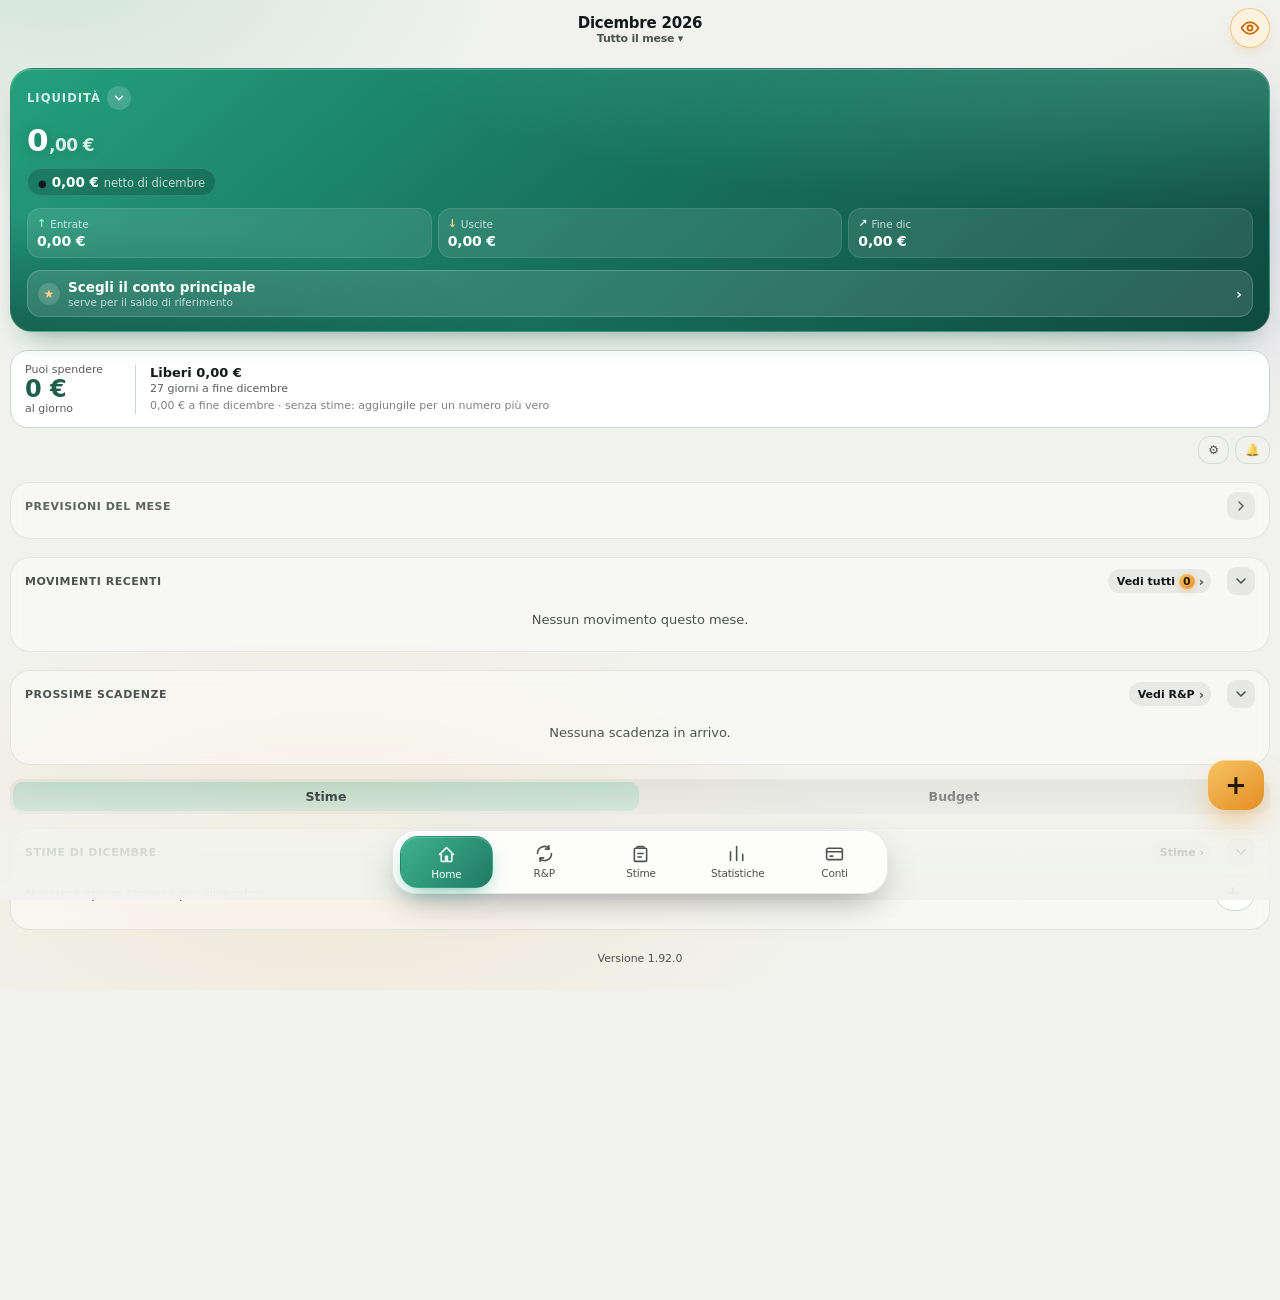
==== commit f09e0d16: "v1.92.0" ====
--- a/index.html
+++ b/index.html
@@ -4,22 +4,22 @@
 <meta charset="UTF-8">
 <meta name="viewport" content="width=device-width, initial-scale=1, maximum-scale=1, viewport-fit=cover">
 <title>Bilancio — Tracker Spese</title>
-<meta name="app-version" content="1.91.0">
+<meta name="app-version" content="1.92.0">
 <meta name="description" content="Tracciamento mensile delle spese con conti multipli, categorie e budget.">
 
 <!-- PWA / iOS home screen -->
-<link rel="manifest" href="manifest.json?v=1.91.0">
+<link rel="manifest" href="manifest.json?v=1.92.0">
 <meta name="theme-color" content="#12181F">
 <meta name="apple-mobile-web-app-capable" content="yes">
 <meta name="apple-mobile-web-app-status-bar-style" content="black-translucent">
 <meta name="apple-mobile-web-app-title" content="Bilancio">
-<link rel="apple-touch-icon" href="icons/apple-touch-icon.png?v=1.91.0">
-<link rel="icon" href="icons/icon-192.png?v=1.91.0">
-
-<link rel="stylesheet" href="style.css?v=1.91.0">
+<link rel="apple-touch-icon" href="icons/apple-touch-icon.png?v=1.92.0">
+<link rel="icon" href="icons/icon-192.png?v=1.92.0">
+
+<link rel="stylesheet" href="style.css?v=1.92.0">
 <!-- Token grafici condivisi dalle 4 app: va caricato per ultimo. -->
-<link rel="stylesheet" href="suite-ui.css?v=1.91.0">
-<link rel="stylesheet" href="suite-tokens.css?v=1.91.0">
+<link rel="stylesheet" href="suite-ui.css?v=1.92.0">
+<link rel="stylesheet" href="suite-tokens.css?v=1.92.0">
 </head>
 <body>
 
@@ -280,7 +280,7 @@
             <div id="salarySplit"></div>
           </div>
         </div>
-        <!-- v1.91.0 — Piano: contenitori, prestiti, tappe -->
+        <!-- v1.92.0 — Piano: contenitori, prestiti, tappe -->
         <div id="estTabPlan" hidden>
           <div class="section-block pl-block">
             <div id="debtPlan"></div>
@@ -307,7 +307,7 @@
 
     <!-- ===== STATISTICHE ===== -->
     <section class="view" id="view-stats" data-view="stats">
-      <div class="stats-period-filter">
+      <div class="stats-period-filter" hidden>
         <label for="statsRangeSelect">Periodo statistiche</label>
         <select id="statsRangeSelect" aria-label="Periodo delle statistiche">
           <option value="1w">1 settimana</option>
@@ -1116,7 +1116,7 @@
   </div>
 </template>
 
-<script src="suite.js?v=1.91.0"></script>
-<script src="app.js?v=1.91.0"></script>
+<script src="suite.js?v=1.92.0"></script>
+<script src="app.js?v=1.92.0"></script>
 </body>
 </html>
--- a/style.css
+++ b/style.css
@@ -13400,3 +13400,24 @@
 .pr-chk li{display:grid;grid-template-columns:18px 1fr;gap:6px;font-size:12.5px;line-height:1.35;color:var(--ink)}
 .pr-chk li.ok,.pr-chk li.info,.pr-chk li.tip{color:var(--ink-soft)}
 .amounts-hidden .pr-prog i em{width:0!important}
+
+
+/* ===== Bilancio 1.92.0 ===== */
+.stats-period-filter[hidden]{display:none!important}
+.pa-line{white-space:normal!important;overflow:visible!important;text-overflow:clip!important;line-height:1.35}
+.home-guards{display:grid;gap:6px;margin:6px 0 10px}
+.hg-row{display:flex;align-items:center;gap:6px}
+.hg-line{flex:1;min-width:0;font-size:12px;line-height:1.35;padding:6px 10px;border-radius:12px;border:1px solid rgba(214,92,62,.35);background:rgba(214,92,62,.12)}
+.hg-line.low{border-color:rgba(214,158,46,.35);background:rgba(214,158,46,.14)}
+.dp-res{display:block;font-size:11px;color:var(--ink-soft)}
+.dp-res.low{color:var(--rust,#d65c3e);font-weight:700}
+.si-wrap{display:grid;gap:8px;margin-top:10px}
+.si-line{margin:0;font-size:12.5px;line-height:1.4;padding:9px 11px;border-radius:12px;background:color-mix(in srgb,var(--emerald) 12%,transparent)}
+.si-line.warn{background:color-mix(in srgb,var(--amber,#d69e2e) 15%,transparent)}
+.si-box{padding:10px 12px;border-radius:12px;background:color-mix(in srgb,var(--ink) 5%,transparent);font-size:12.5px}
+.si-box b{display:block;margin-bottom:4px}
+.si-box ul{list-style:none;margin:0 0 4px;padding:0;display:grid;gap:3px}
+.si-box li{display:grid;grid-template-columns:52px 1fr;gap:6px}
+.si-box li em{font-style:normal;font-weight:800;color:var(--ink-soft);text-transform:uppercase;font-size:10.5px;padding-top:2px}
+.si-box li i{font-style:normal;color:var(--emerald)}
+.si-box small{color:var(--ink-soft)}
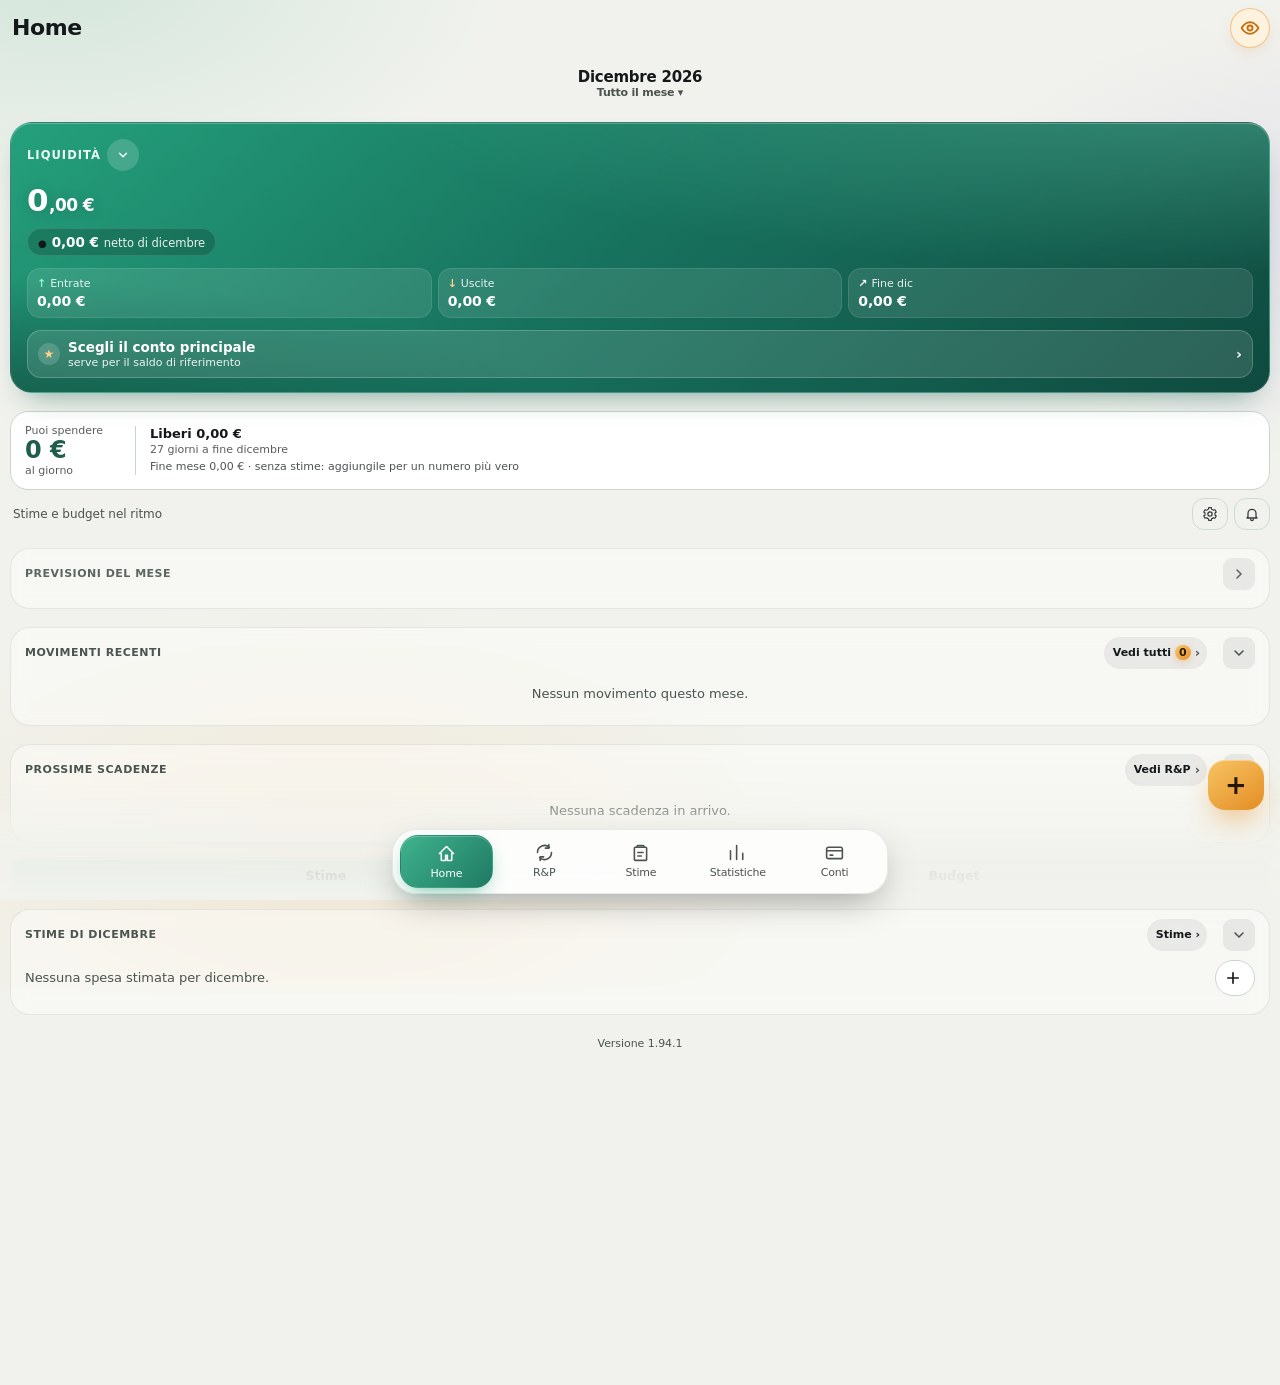
==== commit 2cde5762: "v1.94.1" ====
--- a/index.html
+++ b/index.html
@@ -4,22 +4,22 @@
 <meta charset="UTF-8">
 <meta name="viewport" content="width=device-width, initial-scale=1, maximum-scale=1, viewport-fit=cover">
 <title>Bilancio — Tracker Spese</title>
-<meta name="app-version" content="1.92.0">
+<meta name="app-version" content="1.94.1">
 <meta name="description" content="Tracciamento mensile delle spese con conti multipli, categorie e budget.">
 
 <!-- PWA / iOS home screen -->
-<link rel="manifest" href="manifest.json?v=1.92.0">
+<link rel="manifest" href="manifest.json?v=1.94.1">
 <meta name="theme-color" content="#12181F">
 <meta name="apple-mobile-web-app-capable" content="yes">
 <meta name="apple-mobile-web-app-status-bar-style" content="black-translucent">
 <meta name="apple-mobile-web-app-title" content="Bilancio">
-<link rel="apple-touch-icon" href="icons/apple-touch-icon.png?v=1.92.0">
-<link rel="icon" href="icons/icon-192.png?v=1.92.0">
-
-<link rel="stylesheet" href="style.css?v=1.92.0">
+<link rel="apple-touch-icon" href="icons/apple-touch-icon.png?v=1.94.1">
+<link rel="icon" href="icons/icon-192.png?v=1.94.1">
+
+<link rel="stylesheet" href="style.css?v=1.94.1">
 <!-- Token grafici condivisi dalle 4 app: va caricato per ultimo. -->
-<link rel="stylesheet" href="suite-ui.css?v=1.92.0">
-<link rel="stylesheet" href="suite-tokens.css?v=1.92.0">
+<link rel="stylesheet" href="suite-ui.css?v=1.94.1">
+<link rel="stylesheet" href="suite-tokens.css?v=1.94.1">
 </head>
 <body>
 
@@ -31,16 +31,13 @@
     <button class="month-nav" id="prevMonth" aria-label="Mese precedente">‹</button>
     <div class="period-picker">
       <button class="month-label" id="monthLabel" title="Tocca per vedere un singolo giorno">Settembre 2026</button><button type="button" class="period-x" id="periodX" aria-label="Torna alla vista del mese" hidden>×</button>
-      <div id="periodMenu" class="period-menu" hidden>
-        <button type="button" data-period="day">Visualizzazione giornaliera</button>
-      </div>
     </div>
     <button class="month-nav" id="nextMonth" aria-label="Mese successivo">›</button>
   </header>
   <div class="period-return" id="periodReturn" hidden>
     <button type="button" class="pill-btn" id="backToMonth" hidden>‹ Torna al mese</button>
         <div id="dayControl" hidden>
-          <button type="button" class="pill-btn" id="chooseDay" aria-expanded="false" aria-controls="dateField">📅 Scegli giorno</button>
+          <button type="button" class="pill-btn" id="chooseDay" aria-expanded="false" aria-controls="dateField"><svg class="ui-ic" viewBox="0 0 24 24" width="16" height="16" aria-hidden="true" fill="none" stroke="currentColor" stroke-width="1.9" stroke-linecap="round" stroke-linejoin="round"><rect x="4" y="5" width="16" height="15" rx="2.5"/><path d="M4 10h16M8.5 3v4M15.5 3v4"/></svg> Scegli giorno</button>
           <div id="dateField" hidden><label for="periodDate">Giorno da visualizzare</label><input type="date" id="periodDate" class="text-input"></div>
         </div>
   </div>
@@ -52,11 +49,11 @@
 
     <!-- ===== HOME / DASHBOARD ===== -->
     <section class="view active" id="view-home" data-view="home">
-      <h1 class="view-title">Home</h1>
+      <h1 class="view-title suite-page-title">Home</h1><!-- v1.94.0 — G14: titolo uguale in tutte le schede -->
       <!-- v1.68.0 — RIQUADRO SALDO COME IN BET TRACKER: carta verde con la liquidità grande (centesimi più piccoli), pastiglie
            (netto del periodo e liquidità negli ultimi 7 giorni), andamento degli ultimi 30 giorni, tre caselle (entrate, uscite,
-           saldo previsto) e i pulsanti del conto principale e del totale effettivo. Gli elementi di prima restano nascosti in
-           fondo con gli stessi id: renderHome continua ad aggiornarli e i loro tocchi funzionano dai pulsanti nuovi. -->
+           saldo previsto) e i pulsanti del conto principale e del totale effettivo. (v1.94.0 — T4: tolti gli elementi nascosti
+           della carta di prima, bh-legacy: non si vedevano e i tocchi erano già sui pulsanti nuovi) -->
       <div class="hero bh-card" id="homeHeroCard">
         <p class="hero-label">Liquidità</p>
         <div class="bh-tr"><button type="button" class="bh-chip" id="bhChip" hidden></button></div>
@@ -71,14 +68,6 @@
         <div class="bh-acts">
           <button type="button" class="bh-act main" id="bhMain"><span class="bh-act-ic" aria-hidden="true">★</span><span class="bh-act-l"><b id="bhMainName">Conto principale</b><small id="bhMainSub">conto principale</small></span><strong id="bhMainVal">›</strong></button>
           <button type="button" class="bh-act eff" id="bhEff" hidden><span class="bh-act-ic" aria-hidden="true">⇄</span><span class="bh-act-l"><b>Effettivo</b><small id="bhEffSub">con crediti e debiti</small></span><strong id="bhEffVal">0,00 €</strong></button>
-        </div>
-        <div class="bh-legacy" hidden aria-hidden="true">
-          <p class="hero-amount" id="netAmount">0,00 €</p><button class="balance-hide" id="toggleHomeBalance" type="button" aria-label="Nascondi importi" tabindex="-1"></button>
-          <span id="incomeAmount">0,00 €</span><span id="expenseAmount">0,00 €</span>
-          <button type="button" id="homeMainAccountCard" tabindex="-1"><span id="homeMainAccountName">Conto principale non impostato</span><strong id="homeMainAccountBalance">Imposta</strong></button>
-          <strong id="homeAllAccountsBalance">0,00 €</strong>
-          <button type="button" id="homeEffectiveCard" tabindex="-1" hidden><span class="eff-label">Totale effettivo</span><strong id="homeEffectiveBalance">0,00 €</strong>
-            <span id="homeRecvChip"><i id="homeRecvAmount">0,00 €</i></span><span id="homePayChip"><i id="homePayAmount">0,00 €</i></span></button>
         </div>
       </div>
       <div class="main-account-notice" id="mainAccountSetupNotice" hidden>
@@ -154,12 +143,11 @@
 
     <!-- ===== TRANSAZIONI (lista completa) ===== -->
     <section class="view" id="view-transactions" data-view="transactions">
-      <div class="section-head sticky-head" hidden><button class="pill-btn mini-btn" id="backToHomeTx">‹ Home</button><h2>Movimenti — <span id="txMonthLabel"></span></h2></div>
       <div class="type-toggle tx-type-toggle" id="txTypeToggle"><button class="type-opt active" data-tx-type="all">Tutti</button><button class="type-opt" data-tx-type="income">Entrate</button><button class="type-opt" data-tx-type="expense">Uscite</button></div>
       <div class="tx-search-filter">
         <button type="button" class="nav-back-btn" data-nav-back aria-label="Torna alla Home"><svg viewBox="0 0 24 24" aria-hidden="true"><path d="M15 5l-7 7 7 7"/></svg></button>
         <input id="txSearchInput" class="text-input" type="search" placeholder="Cerca nome, nota, categoria o conto">
-        <button class="pill-btn mini-btn" id="toggleCustomRange" hidden>Periodo</button><button type="button" class="period-chip" id="txPeriodBtn" aria-label="Scegli il periodo"></button>
+        <button type="button" class="period-chip" id="txPeriodBtn" aria-label="Scegli il periodo"></button>
       </div>
       <div class="tx-custom-range" id="txCustomRange" hidden>
         <label>Dal <input id="txDateFrom" type="date" class="text-input"></label>
@@ -178,8 +166,8 @@
 
     <!-- ===== RICORRENTI ===== -->
     <section class="view" id="view-recurring" data-view="recurring">
+      <h1 class="suite-page-title">Ricorrenti</h1><!-- v1.94.0 — G14: titolo uguale in tutte le schede (sul tab resta "R&amp;P"; prima "R&amp;P" nascosto nella riga sotto) -->
       <div class="rp-title-row">
-        <h1 class="view-title">R&amp;P</h1>
         <button class="balance-hide rp-balance-hide" id="toggleRPBalance" type="button" aria-label="Nascondi importi R&amp;P"></button>
       </div>
       <div class="type-toggle rp-mode-toggle three" id="rpModeToggle">
@@ -249,6 +237,7 @@
 
     <!-- ===== STIME (scheda a parte, v1.66.0) ===== -->
     <section class="view" id="view-estimates" data-view="estimates">
+      <h1 class="suite-page-title">Stime</h1><!-- v1.94.0 — G14 -->
       <div id="rpEstimatesSection">
         <!-- v1.81.0 — tre parti separate: Stime del mese · Budget (tutti i mesi) · Divisione stipendio (promemoria) -->
         <div class="type-toggle est-tab-toggle three four" id="estTabToggle" role="tablist">
@@ -307,18 +296,7 @@
 
     <!-- ===== STATISTICHE ===== -->
     <section class="view" id="view-stats" data-view="stats">
-      <div class="stats-period-filter" hidden>
-        <label for="statsRangeSelect">Periodo statistiche</label>
-        <select id="statsRangeSelect" aria-label="Periodo delle statistiche">
-          <option value="1w">1 settimana</option>
-          <option value="2w">2 settimane</option>
-          <option value="1m" selected>1 mese</option>
-          <option value="2m">2 mesi</option>
-          <option value="3m">3 mesi</option>
-          <option value="6m">6 mesi</option>
-          <option value="1y">1 anno</option>
-        </select>
-      </div>
+      <h1 class="suite-page-title">Statistiche</h1><!-- v1.94.0 — G14 -->
       <div id="statsInsights" class="stat-card-grid"></div>
       <div class="section-block">
         <div class="section-head"><h2>Spese per categoria</h2><button class="chart-info-btn" data-chart-info="ripartizione" aria-label="Spiega grafico ripartizione">i</button></div>
@@ -344,13 +322,27 @@
         <div class="section-head"><h2>Prestiti</h2></div>
         <div id="loanStats"></div>
       </div>
+      <!-- v1.94.0 — F8 patrimonio nel tempo (solo lettura) -->
+      <div class="section-block" id="netWorthBlock" hidden>
+        <div class="section-head"><h2>Patrimonio nel tempo</h2></div>
+        <div class="type-toggle" id="netWorthToggle"><button type="button" class="type-opt active" data-nw="12">12 mesi</button><button type="button" class="type-opt" data-nw="24">24 mesi</button></div>
+        <div class="chart-wrap" id="netWorthWrap"></div>
+        <div id="netWorthLegend" class="pie-legend"></div>
+      </div>
+      <!-- v1.94.0 — F9 il tuo anno (a dicembre e gennaio si sposta in alto) -->
+      <div class="section-block" id="yearRecapBlock" hidden>
+        <div class="section-head"><h2 id="yearRecapTitle">Il tuo anno</h2></div>
+        <div class="type-toggle" id="yearRecapToggle"></div>
+        <div id="yearRecap"></div>
+      </div>
     </section>
 
     <!-- ===== CONTI ===== -->
     <section class="view" id="view-accounts" data-view="accounts">
+      <h1 class="suite-page-title">Conti</h1><!-- v1.94.0 — G14 -->
       <div class="type-toggle accounts-mode-toggle" id="accountsModeToggle">
         <button type="button" class="type-opt active" data-acc-mode="accounts">Conti</button>
-        <button type="button" class="type-opt" data-acc-mode="loans">🤝 Prestiti</button>
+        <button type="button" class="type-opt" data-acc-mode="loans"><svg class="ui-ic" viewBox="0 0 24 24" width="14" height="14" aria-hidden="true" fill="none" stroke="currentColor" stroke-width="1.9" stroke-linecap="round" stroke-linejoin="round"><circle cx="9" cy="8.5" r="3.2"/><path d="M3.5 19a5.5 5.5 0 0 1 11 0"/><circle cx="16.5" cy="9.5" r="2.6"/><path d="M15.5 14.2a4.6 4.6 0 0 1 5 4.8"/></svg> Prestiti</button>
       </div>
       <!-- v1.67.0 — CONTI RIFATTI: totale compatto in alto, tutti i conti subito sotto in un unico elenco
            (saldo grande a destra, quota del totale e variazione del mese), quelli a zero in una riga,
@@ -370,7 +362,7 @@
       <div class="section-block" id="accountsListBlock">
         <div class="section-head acx-head">
           <h2>I tuoi conti</h2>
-          <button type="button" class="pill-btn mini-btn" id="accountsAddBtn" aria-label="Aggiungi un conto">＋ Conto</button>
+          <button type="button" class="pill-btn mini-btn" id="accountsAddBtn" aria-label="Aggiungi un conto"><svg class="ui-ic" viewBox="0 0 24 24" width="16" height="16" aria-hidden="true" fill="none" stroke="currentColor" stroke-width="1.9" stroke-linecap="round" stroke-linejoin="round"><path d="M12 5v14M5 12h14"/></svg> Conto</button>
         </div>
         <div id="accountsList" class="acx-list" role="list"></div>
         <div id="accountsZero" class="acx-zero" hidden></div>
@@ -397,6 +389,12 @@
         <small>Conta come risparmio solo un trasferimento verso questo conto contrassegnato come 🐷 Deposito di risparmio. In Home trovi il totale del mese e il pulsante per farlo.</small>
       </div>
       </details>
+      <!-- v1.93.0 — "Altro" visibile (prima solo tenendo premuto il tab Conti) -->
+      <button type="button" class="acx-more-link" id="openMoreBtn" data-no-icon>
+        <span class="aml-ic" aria-hidden="true"><svg viewBox="0 0 24 24" width="20" height="20"><path d="M12 15.2a3.2 3.2 0 1 0 0-6.4 3.2 3.2 0 0 0 0 6.4z" fill="none" stroke="currentColor" stroke-width="1.9"/><path d="M19.4 13.5a7.6 7.6 0 0 0 0-3l2-1.6-2-3.4-2.4.9a7.5 7.5 0 0 0-2.6-1.5L14 2.4h-4l-.4 2.5A7.5 7.5 0 0 0 7 6.4l-2.4-.9-2 3.4 2 1.6a7.6 7.6 0 0 0 0 3l-2 1.6 2 3.4 2.4-.9a7.5 7.5 0 0 0 2.6 1.5l.4 2.5h4l.4-2.5a7.5 7.5 0 0 0 2.6-1.5l2.4.9 2-3.4z" fill="none" stroke="currentColor" stroke-width="1.7" stroke-linejoin="round"/></svg></span>
+        <span class="aml-t"><b>Altro</b><small id="openMoreSub">backup · sincronizzazione · notifiche · tema · cestino</small></span>
+        <span class="aml-chev" aria-hidden="true">›</span>
+      </button>
       </div>
       <div id="loansPane" hidden>
         <div class="loan-summary">
@@ -409,12 +407,12 @@
           <div id="loanUpcomingList" class="loan-rate-list"></div>
         </div>
         <div class="section-block">
-          <div class="section-head"><h2>Da ricevere</h2><button type="button" class="pill-btn mini-btn" id="addLendBtn">＋ Ho prestato</button></div>
+          <div class="section-head"><h2>Da ricevere</h2><button type="button" class="pill-btn mini-btn" id="addLendBtn"><svg class="ui-ic" viewBox="0 0 24 24" width="16" height="16" aria-hidden="true" fill="none" stroke="currentColor" stroke-width="1.9" stroke-linecap="round" stroke-linejoin="round"><path d="M12 5v14M5 12h14"/></svg> Ho prestato</button></div>
           <div id="loanRecvList" class="loan-people"></div>
           <p class="empty-hint" id="loanRecvEmpty" hidden>Nessuno ti deve soldi. Quando paghi per qualcuno usa “Spesa divisa” nel nuovo movimento, oppure “Ho prestato”.</p>
         </div>
         <div class="section-block">
-          <div class="section-head"><h2>Da pagare</h2><button type="button" class="pill-btn mini-btn" id="addBorrowBtn">＋ Nuovo debito</button></div>
+          <div class="section-head"><h2>Da pagare</h2><button type="button" class="pill-btn mini-btn" id="addBorrowBtn"><svg class="ui-ic" viewBox="0 0 24 24" width="16" height="16" aria-hidden="true" fill="none" stroke="currentColor" stroke-width="1.9" stroke-linecap="round" stroke-linejoin="round"><path d="M12 5v14M5 12h14"/></svg> Nuovo debito</button></div>
           <div id="loanPayList" class="loan-people"></div>
           <p class="empty-hint" id="loanPayEmpty" hidden>Nessun debito. Aggiungi qui prestiti ricevuti o finanziamenti da restituire.</p>
         </div>
@@ -475,6 +473,9 @@
 
       <div class="section-block suite-sync-block suite-sync-card push-card" id="pushCard"></div>
 
+
+      <div class="section-block" id="optCard"></div>
+
       <div class="section-block">
         <div class="section-head"><h2>Dati</h2></div>
         <p class="backup-status" id="backupStatus">Nessun backup esportato su questo dispositivo.</p>
@@ -489,6 +490,12 @@
             <span>Importa backup</span><span class="chev">›</span>
           </button>
           <input type="file" id="importFile" accept="application/json" hidden>
+          <button class="settings-row" id="importBankCsvBtn">
+            <span>Importa estratto conto (CSV)</span><span class="chev">›</span>
+          </button>
+          <button class="settings-row" id="localCopiesBtn">
+            <span>Copie sul telefono</span><span class="chev">›</span>
+          </button>
           <button class="settings-row danger" id="resetBtn">
             <span>Azzera tutti i dati</span><span class="chev">›</span>
           </button>
@@ -504,25 +511,25 @@
   <button class="fab" id="fabAdd" aria-label="Aggiungi movimento">+</button>
 
   <!-- ===== BOTTOM NAV ===== -->
-  <nav class="tabbar">
-    <button class="tab active" data-view="home">
-      <svg viewBox="0 0 24 24" width="22" height="22"><path d="M4 12L12 4l8 8M6 10v9a1 1 0 001 1h4v-6h2v6h4a1 1 0 001-1v-9" fill="none" stroke="currentColor" stroke-width="1.8" stroke-linecap="round" stroke-linejoin="round"/></svg>
+  <nav class="tabbar" aria-label="Sezioni">
+    <button class="tab active" data-view="home" aria-current="page">
+      <svg viewBox="0 0 24 24" width="22" height="22" aria-hidden="true"><path d="M4 12L12 4l8 8M6 10v9a1 1 0 001 1h4v-6h2v6h4a1 1 0 001-1v-9" fill="none" stroke="currentColor" stroke-width="1.8" stroke-linecap="round" stroke-linejoin="round"/></svg>
       <span>Home</span>
     </button>
     <button class="tab" data-view="recurring">
-      <svg viewBox="0 0 24 24" width="22" height="22"><path d="M4 12a8 8 0 0113.6-5.7M20 12a8 8 0 01-13.6 5.7M17 3v4h-4M7 21v-4h4" fill="none" stroke="currentColor" stroke-width="1.8" stroke-linecap="round" stroke-linejoin="round"/></svg>
+      <svg viewBox="0 0 24 24" width="22" height="22" aria-hidden="true"><path d="M4 12a8 8 0 0113.6-5.7M20 12a8 8 0 01-13.6 5.7M17 3v4h-4M7 21v-4h4" fill="none" stroke="currentColor" stroke-width="1.8" stroke-linecap="round" stroke-linejoin="round"/></svg>
       <span>R&amp;P</span>
     </button>
     <button class="tab" data-view="estimates">
-      <svg viewBox="0 0 24 24" width="22" height="22"><path d="M9 4h6a1 1 0 011 1v1H8V5a1 1 0 011-1zM6 6h2M16 6h2a1 1 0 011 1v13a1 1 0 01-1 1H6a1 1 0 01-1-1V7a1 1 0 011-1M9 12h6M9 16h4" fill="none" stroke="currentColor" stroke-width="1.8" stroke-linecap="round" stroke-linejoin="round"/></svg>
+      <svg viewBox="0 0 24 24" width="22" height="22" aria-hidden="true"><path d="M9 4h6a1 1 0 011 1v1H8V5a1 1 0 011-1zM6 6h2M16 6h2a1 1 0 011 1v13a1 1 0 01-1 1H6a1 1 0 01-1-1V7a1 1 0 011-1M9 12h6M9 16h4" fill="none" stroke="currentColor" stroke-width="1.8" stroke-linecap="round" stroke-linejoin="round"/></svg>
       <span>Stime</span>
     </button>
     <button class="tab" data-view="stats">
-      <svg viewBox="0 0 24 24" width="22" height="22"><path d="M4 20V10M11 20V4M18 20v-7" fill="none" stroke="currentColor" stroke-width="1.8" stroke-linecap="round"/></svg>
+      <svg viewBox="0 0 24 24" width="22" height="22" aria-hidden="true"><path d="M4 20V10M11 20V4M18 20v-7" fill="none" stroke="currentColor" stroke-width="1.8" stroke-linecap="round"/></svg>
       <span>Statistiche</span>
     </button>
-    <button class="tab" data-view="accounts">
-      <svg viewBox="0 0 24 24" width="22" height="22"><rect x="3" y="6" width="18" height="13" rx="2" fill="none" stroke="currentColor" stroke-width="1.8"/><path d="M3 10h18M7 15h3" fill="none" stroke="currentColor" stroke-width="1.8" stroke-linecap="round"/></svg>
+    <button class="tab" data-view="accounts" aria-label="Conti (tieni premuto per Altro)">
+      <svg viewBox="0 0 24 24" width="22" height="22" aria-hidden="true"><rect x="3" y="6" width="18" height="13" rx="2" fill="none" stroke="currentColor" stroke-width="1.8"/><path d="M3 10h18M7 15h3" fill="none" stroke="currentColor" stroke-width="1.8" stroke-linecap="round"/></svg>
       <span>Conti</span>
     </button>
   </nav>
@@ -641,7 +648,7 @@
         <button type="button" class="gd-settle" id="loanPersonPrimary">Registra restituzione</button>
         <div class="loan-person-actions-row">
           <button type="button" class="pill-btn" id="loanPersonSecondary">Nuovo prestito</button>
-          <button type="button" class="pill-btn" id="loanPersonPlan">📅 Rate</button>
+          <button type="button" class="pill-btn" id="loanPersonPlan"><svg class="ui-ic" viewBox="0 0 24 24" width="16" height="16" aria-hidden="true" fill="none" stroke="currentColor" stroke-width="1.9" stroke-linecap="round" stroke-linejoin="round"><rect x="4" y="5" width="16" height="15" rx="2.5"/><path d="M4 10h16M8.5 3v4M15.5 3v4"/></svg> Rate</button>
         </div>
       </div>
     </div>
@@ -999,7 +1006,8 @@
       <label>Nota (opzionale)</label>
       <input type="text" id="estNoteInput" class="text-input" placeholder="Nota">
     </div>
-    <button type="button" class="pill-btn est-register-btn" id="estRegisterBtn" hidden>＋ Registra come movimento</button>
+    <button type="button" class="pill-btn est-register-btn" id="estRegisterBtn" hidden><svg class="ui-ic" viewBox="0 0 24 24" width="16" height="16" aria-hidden="true" fill="none" stroke="currentColor" stroke-width="1.9" stroke-linecap="round" stroke-linejoin="round"><path d="M12 5v14M5 12h14"/></svg> Registra come movimento</button>
+    <button type="button" class="pill-btn est-done-btn" id="doneEstBtn" data-no-icon hidden>Segna come fatta</button>
     <button class="text-danger-btn" id="deleteEstBtn" hidden>Elimina stima</button>
   </div>
 </template>
@@ -1116,7 +1124,7 @@
   </div>
 </template>
 
-<script src="suite.js?v=1.92.0"></script>
-<script src="app.js?v=1.92.0"></script>
+<script src="suite.js?v=1.94.1"></script>
+<script src="app.js?v=1.94.1"></script>
 </body>
 </html>
--- a/style.css
+++ b/style.css
@@ -1,3 +1,10 @@
+/* Bilancio — style.css (dalla 1.94.0: consolidato T2, vedi analisi/t2-consolidamento-1.94.md)
+   Niente @layer. Ordine dei file: style.css, poi suite-ui.css, poi suite-tokens.css.
+   Per una correzione nuova: se possibile cambia la regola del componente; se la accodi, mettila in fondo a questo
+   file, fuori da ogni blocco, con il selettore semplice del componente (non serve piu' html:root body #views).
+   Usa important (col punto esclamativo) solo per battere un important di suite-ui.css / suite-tokens.css o uno
+   stile scritto da JS.
+   Poi rifai il controllo delle schermate (analisi/controllo-schermate/LEGGIMI.txt). */
 :root {
   --ink: #14181a;
   --ink-soft: #4b5450;
@@ -34,6 +41,36 @@
   --overlay-surface: #ffffff;
   --overlay-backdrop: rgba(20, 24, 26, 0.42);
   --shadow-soft: rgba(20, 24, 26, 0.1);
+  --radius-xl: 18px;
+  --radius-lg: 14px;
+  --hairline: color-mix(in srgb,var(--line) 70%,transparent);
+  --glass: color-mix(in srgb,var(--card) 78%,transparent);
+  --kind-past: #3AA684;
+  --kind-recurring: #8A6BD6;
+  --kind-planned: #D4A83A;
+  --glow-a: rgba(58,166,132,.16);
+  --glow-b: rgba(138,107,214,.13);
+  --glow-c: rgba(232,163,61,.13);
+  --glass-edge: rgba(255,255,255,.75);
+  --glass-shadow: 0 1px 2px rgba(20,24,26,.04),0 10px 28px -12px rgba(20,24,26,.16);
+  --evo-line: #1F8A6B;
+  --glass-card: color-mix(in srgb, var(--card) 56%, transparent);
+  --glass-row: color-mix(in srgb, var(--card) 66%, transparent);
+  --num-plain: color-mix(in srgb, var(--ink) 82%, transparent);
+  --num-zero: color-mix(in srgb, var(--ink) 46%, transparent);
+  --sz-title: 13px;
+  --sz-text: 11px;
+  --sz-fig: 11px;
+  --sz-hero: 22px;
+  --est-amber: #b7791f;
+  --est-sky: #2f7fb3;
+  --est-mint: #1f8a68;
+  --tab-bottom: max(6px, calc(env(safe-area-inset-bottom) - 16px));
+  --bub-zero:rgba(120,128,136,.16);
+  --bub-zero-ink:rgba(120,128,136,.85);
+  --bub-in:#16c46a;
+  --bub-out:#7c4dff;
+  --bub-save:#f5b53d;--pos:#1f5d4c;--neg:#a8322d;--warn-ink:#8a5300;
 }
 :root[data-theme="dark"] {
   --ink: #f1f5f4;
@@ -61,6 +98,17 @@
   --overlay-surface: #202a32;
   --overlay-backdrop: rgba(8, 11, 13, 0.82);
   --shadow-soft: rgba(0, 0, 0, 0.28);
+  --glow-a: rgba(58,166,132,.24);
+  --glow-b: rgba(138,107,214,.20);
+  --glow-c: rgba(232,163,61,.12);
+  --glass-edge: rgba(255,255,255,.07);
+  --glass-shadow: 0 12px 30px -14px rgba(0,0,0,.55);
+  --evo-line: #3BA888;
+  --glass-card: color-mix(in srgb, var(--card) 42%, transparent);
+  --glass-row: color-mix(in srgb, var(--card) 52%, transparent);
+  --est-amber: #f2b65a;
+  --est-sky: #7cc4e8;
+  --est-mint: #6fd3ae;--pos:#55c3a7;--neg:#f08b86;--warn-ink:#f0b44c;
 }
 * {
   box-sizing: border-box;
@@ -68,6 +116,10 @@
 html, body {
   margin: 0;
   padding: 0;
+  width: 100%;
+  max-width: 100%;
+  overflow-x: hidden;
+  overscroll-behavior: none;
 }
 body {
   color: var(--ink);
@@ -193,6 +245,8 @@
   padding: 20px 18px 22px;
   text-align: center;
   margin: 6px 0 22px;
+  --emerald: #63d4aa;
+  --rust: #ff8d85;
 }
 .hero-label {
   margin: 0 0 4px;
@@ -337,6 +391,8 @@
   padding: 20px 18px;
   text-align: center;
   margin: 6px 0 22px;
+  --emerald: #63d4aa;
+  --rust: #ff8d85;
 }
 .total-balance-card .hero-amount {
   color: var(--num-plain);
@@ -385,7 +441,7 @@
 }
 .template-manage-row .ic {
   border-radius: 8px;
-  background: none!important;
+  background: none;
   display: flex;
   flex-direction: row;
   align-items: center;
@@ -400,6 +456,8 @@
 }
 .category-row .info, .template-manage-row .info {
   flex: 1;
+  min-width: 0;
+  overflow-wrap: anywhere;
 }
 .category-row .nm {
   font-weight: 600;
@@ -435,6 +493,7 @@
   display: flex;
   gap: 10px;
   margin-top: 10px;
+  flex-wrap: wrap;
 }
 .stat-card {
   flex: 1;
@@ -741,6 +800,8 @@
   transition: transform 0.28s cubic-bezier(0.32, 0.72, 0, 1);
   will-change: transform;
   pointer-events: auto;
+  touch-action: pan-y;
+  overscroll-behavior: contain;
 }
 .sheet.show {
   transform: translateY(0);
@@ -773,6 +834,7 @@
   font-size: 15px;
   color: var(--ink-soft);
   padding: 6px;
+  display: none;
 }
 .sheet-head-actions {
   display: flex;
@@ -909,9 +971,6 @@
   font-size: 15px;
   font-weight: 600;
 }
-.primary-btn:active {
-  opacity: 0.85;
-}
 .text-danger-btn {
   width: 100%;
   padding: 13px;
@@ -935,10 +994,6 @@
 .tx-detail-row .k {
   color: var(--ink-soft);
 }
-.tx-detail-row .v {
-  font-weight: 700;
-  font-variant-numeric: tabular-nums;
-}
 @media (prefers-reduced-motion: reduce) {
   .sheet, .overlay-backdrop {
     transition: none;
@@ -958,6 +1013,8 @@
   font-size: 13px;
 }
 .tx-detail-row .v {
+  font-weight: 700;
+  font-variant-numeric: tabular-nums;
   font-size: 15px;
 }
 .calendar-cell.today {
@@ -970,9 +1027,6 @@
   max-width: 100%;
   height: auto;
 }
-.stat-cards-row {
-  flex-wrap: wrap;
-}
 .stat-card {
   min-width: 0;
   overflow-wrap: anywhere;
@@ -982,12 +1036,6 @@
 }
 .section-head {
   gap: 10px;
-}
-html, body {
-  width: 100%;
-  max-width: 100%;
-  overflow-x: hidden;
-  overscroll-behavior: none;
 }
 #app, #views, .view {
   min-width: 0;
@@ -1062,12 +1110,10 @@
   color: var(--ink);
   background: var(--paper);
 }
-.sheet-close {
-  display: none !important;
-}
 .sheet-head h3 {
   min-width: 0;
   overflow-wrap: anywhere;
+  flex: 1;
 }
 .sheet-head {
   gap: 12px;
@@ -1078,10 +1124,7 @@
 .hero-split {
   flex-wrap: wrap;
   gap: 12px 20px;
-}
-.category-row .info, .template-manage-row .info {
-  min-width: 0;
-  overflow-wrap: anywhere;
+  justify-content: center !important;
 }
 .budget-period-hint {
   font-size: 11px;
@@ -1094,14 +1137,8 @@
 .amt.income, #incomeAmount {
   color: var(--emerald);
 }
-.hero {
-  --emerald: #63d4aa;
-  --rust: #ff8d85;
-}
 .stat-card-value.zero {
   color: var(--num-zero);
-}
-.stat-card-value.zero {
   background: transparent;
   border-radius: 0;
   padding: 0;
@@ -1115,10 +1152,6 @@
 .tx-detail-row .v.expense {
   color: var(--rust);
 }
-.total-balance-card {
-  --emerald: #63d4aa;
-  --rust: #ff8d85;
-}
 .hero-split-item.expense .dot {
   background: var(--rust);
 }
@@ -1126,6 +1159,7 @@
   display: flex;
   align-items: center;
   gap: 8px;
+  justify-content: center;
 }
 .balance-hide {
   border: 0;
@@ -1142,9 +1176,12 @@
 }
 #dayControl {
   margin-left: auto;
+  flex: 0 1 auto;
+  min-width: 0;
 }
 #dateField {
   margin-top: 12px;
+  max-width: 280px;
 }
 #dateField label {
   display: block;
@@ -1156,6 +1193,12 @@
   max-width: 520px;
   margin: 0 auto;
   padding: 4px 16px 0;
+  display: flex;
+  align-items: flex-start;
+  justify-content: space-between;
+  flex-wrap: wrap;
+  gap: 10px;
+  margin-bottom: 12px;
 }
 #backFromPlanned {
   display: inline-flex;
@@ -1163,21 +1206,6 @@
   margin: 0 0 26px;
   padding: 10px 14px;
 }
-.period-return {
-  display: flex;
-  align-items: flex-start;
-  justify-content: space-between;
-  flex-wrap: wrap;
-  gap: 10px;
-  margin-bottom: 12px;
-}
-#dayControl {
-  flex: 0 1 auto;
-  min-width: 0;
-}
-#dateField {
-  max-width: 280px;
-}
 .planned-back-row {
   padding-bottom: 32px;
 }
@@ -1188,10 +1216,10 @@
   width: 100%;
   max-width: none;
   margin-bottom: 12px;
-}
-.sheet {
-  touch-action: pan-y;
-  overscroll-behavior: contain;
+  display: grid;
+  grid-template-columns: minmax(0, 1fr) minmax(0, 1fr);
+  gap: 5px;
+  padding: 5px;
 }
 .sheet .type-toggle {
   margin-bottom: 12px;
@@ -1231,6 +1259,7 @@
   border-color: var(--navy);
 }
 .primary-btn:active {
+  opacity: 0.85;
   background: var(--navy-soft);
 }
 .tab[data-view].active:active {
@@ -1285,18 +1314,6 @@
   padding: 7px 9px;
   font-size: 11px;
 }
-#appToast {
-  position: fixed;
-  left: 50%;
-  bottom: calc(94px + env(safe-area-inset-bottom));
-  transform: translate(-50%, 18px);
-  opacity: 0;
-  pointer-events: none;
-  z-index: 200;
-  font-size: 13px;
-  font-weight: 700;
-  transition: 0.18s;
-}
 #appToast.show {
   opacity: 1;
   transform: translate(-50%, 0);
@@ -1317,9 +1334,6 @@
   font-size: 11px;
   font-weight: 800;
   border-color: var(--line);
-}
-.sheet-head h3 {
-  flex: 1;
 }
 .trash-restore {
   min-height: 30px;
@@ -1361,18 +1375,16 @@
   color: #fff;
 }
 #typeToggle .type-opt.active, #recurringTypeToggle .type-opt.active, #plannedTypeToggle .type-opt.active {
-  background: #b8c1bc !important;
-  border-color: #b8c1bc !important;
+  background: #b8c1bc;
+  border-color: #b8c1bc;
 }
 .sheet .chip {
   font-size: 11px;
-}
-.sheet .chip {
   padding: 6px 8px;
 }
 #typeToggle .type-opt[data-type="expense"].active, #recurringTypeToggle .type-opt[data-type="expense"].active, #plannedTypeToggle .type-opt[data-type="expense"].active {
-  background: #a8322d !important;
-  border-color: #a8322d !important;
+  background: #a8322d;
+  border-color: #a8322d;
 }
 #typeToggle .type-opt[data-type="income"].active, #recurringTypeToggle .type-opt[data-type="income"].active, #plannedTypeToggle .type-opt[data-type="income"].active {
   background: #1f5d4c !important;
@@ -1407,6 +1419,8 @@
   padding: 10px 11px;
   gap: 9px;
   min-height: 62px;
+  align-items: center;
+  flex-wrap: nowrap;
 }
 .template-manage-row .ic {
   width: auto;
@@ -1426,18 +1440,16 @@
   font-size: 11px;
 }
 .fab, .add-btn {
-  border-color: #1f5d4c !important;
+  border-color: #1f5d4c;
 }
 .primary-btn {
   background: #1f5d4c !important;
-  border-color: #1f5d4c !important;
-  color: #fff !important;
-}
-.primary-btn {
+  border-color: #1f5d4c;
+  color: #fff;
   box-shadow: 0 4px 12px rgba(31, 93, 76, 0.28);
 }
 #recurringFreqSelect {
-  min-height: 34px !important;
+  min-height: 34px;
   height: 34px !important;
   padding: 4px 9px !important;
   font-size: 11px !important;
@@ -1447,7 +1459,7 @@
   max-width: 190px;
 }
 #sheetAddTx .chip-groups, #sheetRecurringForm .chip-groups, #sheetPlannedForm .chip-groups {
-  min-height: 72px !important;
+  min-height: 72px;
 }
 #sheetCategoryForm .primary-btn, #sheetMacroForm .primary-btn {
   top: 18px;
@@ -1457,16 +1469,17 @@
 #sheetCategoryForm .sheet-head, #sheetMacroForm .sheet-head {
   min-height: 42px;
 }
-#statsGroupToggle {
-  display: grid;
-  grid-template-columns: minmax(0, 1fr) minmax(0, 1fr);
-  gap: 5px;
-  padding: 5px;
-}
 #rpModeToggle {
   display: grid;
   grid-template-columns: minmax(0, 1fr) minmax(0, 1fr);
   gap: 5px;
+  width: min(100%, 400px) !important;
+  margin: 0 auto 14px;
+  padding: 4px;
+  border: 1px solid #2b3640;
+  border-radius: 14px;
+  background: var(--card);
+  border-color: var(--line);
 }
 #statsGroupToggle .type-opt {
   width: 100%;
@@ -1474,14 +1487,7 @@
   height: 38px;
   min-height: 38px;
   padding: 5px 4px;
-  font-size: 11px !important;
-  white-space: nowrap;
-}
-#rpModeToggle .type-opt {
-  width: 100%;
-  min-width: 0;
-  padding: 5px 4px;
-  font-size: 11px !important;
+  font-size: 11px;
   white-space: nowrap;
 }
 .loader-content {
@@ -1547,9 +1553,9 @@
   }
 }
 #categoryKindToggle .type-opt[data-kind="expense"].active, #macroKindToggle .type-opt[data-kind="expense"].active {
-  background: #a8322d !important;
-  border-color: #a8322d !important;
-  color: #fff !important;
+  background: #a8322d;
+  border-color: #a8322d;
+  color: #fff;
 }
 #categoryKindToggle .type-opt[data-kind="income"].active, #macroKindToggle .type-opt[data-kind="income"].active {
   background: #1f5d4c !important;
@@ -1589,60 +1595,58 @@
 }
 .fab {
   aspect-ratio: 1;
-  border: 0 !important;
-  font-size: 25px !important;
+  border: 0;
+  font-size: 25px;
   font-weight: 700;
-  line-height: 1 !important;
-  display: flex !important;
-  align-items: center !important;
-  justify-content: center !important;
+  line-height: 1;
+  display: flex;
+  align-items: center;
+  justify-content: center;
 }
 .add-btn {
   aspect-ratio: 1;
-  border-radius: 50% !important;
-  background: #e8a33d !important;
-  border: 0 !important;
-  color: #241800 !important;
+  border-radius: 50%;
+  background: #e8a33d;
+  border: 0;
+  color: #241800;
   font-weight: 700;
-  line-height: 1 !important;
-  display: flex !important;
-  align-items: center !important;
-  justify-content: center !important;
-  padding: 0 !important;
-}
-.add-btn {
+  line-height: 1;
+  display: flex;
+  align-items: center;
+  justify-content: center;
+  padding: 0;
   width: 32px !important;
   height: 32px !important;
-  min-width: 32px !important;
-  font-size: 17px !important;
+  min-width: 32px;
+  font-size: 17px;
   box-shadow: none !important;
 }
 .add-btn:active {
-  background: #f1b54f !important;
+  background: #f1b54f;
 }
 .chip.active, .period-menu button[aria-pressed="true"], #statsGroupToggle .type-opt.active, #rpModeToggle .type-opt.active, #txTypeToggle .type-opt.active {
   box-shadow: none !important;
 }
 .tab.active, .tab[data-view].active {
   background: transparent !important;
-  border: 1px solid #e8a33d !important;
+  border: 1px solid #e8a33d;
 }
 #sheetAddTx .sheet-head, #sheetPlannedForm .sheet-head {
   gap: 9px;
-  padding-right: 0 !important;
+  padding-right: 0;
 }
 #sheetRecurringForm .sheet-head {
-  display: grid !important;
+  display: grid;
   grid-template-columns: minmax(0, 1fr) 42px;
-  align-items: start !important;
+  align-items: start;
   gap: 10px;
-  padding-right: 0 !important;
+  padding-right: 0;
 }
 #sheetAccountForm .sheet-head, #sheetCategoryForm .sheet-head, #sheetMacroForm .sheet-head {
-  display: flex !important;
+  display: flex;
   align-items: center;
   gap: 10px;
-  padding-right: 0 !important;
+  padding-right: 0;
 }
 #sheetAddTx .sheet-head h3, #sheetRecurringForm .sheet-head h3, #sheetPlannedForm .sheet-head h3, #sheetAccountForm .sheet-head h3, #sheetCategoryForm .sheet-head h3, #sheetMacroForm .sheet-head h3 {
   min-width: 0;
@@ -1659,18 +1663,18 @@
 }
 #sheetAddTx .primary-btn, #sheetRecurringForm .primary-btn, #sheetPlannedForm .primary-btn, #sheetAccountForm .primary-btn, #sheetCategoryForm .primary-btn, #sheetMacroForm .primary-btn {
   position: static !important;
-  display: grid !important;
+  display: grid;
   place-items: center;
   flex: 0 0 42px;
   width: 42px !important;
-  min-width: 42px !important;
+  min-width: 42px;
   height: 42px !important;
-  margin: 0 !important;
-  padding: 0 !important;
-  border: 0 !important;
-  border-radius: 50% !important;
+  margin: 0;
+  padding: 0;
+  border: 0;
+  border-radius: 50%;
   background: #e8a33d !important;
-  color: #241800 !important;
+  color: #241800;
   box-shadow: 0 5px 14px #0004 !important;
   z-index: 6;
 }
@@ -1693,29 +1697,27 @@
 #view-recurring .view-title {
   margin-bottom: 16px;
 }
-#rpModeToggle {
-  width: min(100%, 400px) !important;
-  margin: 0 auto 14px !important;
-  padding: 4px !important;
-  border: 1px solid #2b3640 !important;
-  border-radius: 14px !important;
-}
 #rpModeToggle .type-opt {
+  width: 100%;
+  min-width: 0;
+  padding: 5px 4px;
+  font-size: 11px;
+  white-space: nowrap;
   height: 34px !important;
-  min-height: 34px !important;
-  border-radius: 10px !important;
+  min-height: 34px;
+  border-radius: 10px;
 }
 .fab {
   position: fixed !important;
-  right: max(18px, calc((100vw - 520px) / 2 + 18px)) !important;
+  right: max(18px, calc((100vw - 520px) / 2 + 18px));
   width: 56px !important;
-  min-width: 56px !important;
+  min-width: 56px;
   height: 56px !important;
-  padding: 0 !important;
+  padding: 0;
   transform: none !important;
 }
 .fab:active {
-  background: #f1b54f !important;
+  background: #f1b54f;
   transform: scale(0.96) !important;
 }
 .forecast-grid {
@@ -1794,15 +1796,21 @@
   font-size: 11px;
 }
 #appToast {
+  position: fixed;
+  left: 50%;
+  bottom: calc(94px + env(safe-area-inset-bottom));
+  transform: translate(-50%, 18px);
+  opacity: 0;
+  pointer-events: none;
+  z-index: 200;
+  font-size: 13px;
+  font-weight: 700;
+  transition: 0.18s;
   display: flex;
   align-items: center;
   gap: 12px;
-}
-#appToast button {
-  border: 0;
-  border-radius: 8px;
-  padding: 5px 8px;
-  font: 800 11px system-ui;
+  color: #fff !important;
+  box-shadow: 0 9px 26px rgba(0, 0, 0, 0.28) !important;
 }
 .wide-stat {
   grid-column: 1/-1;
@@ -1811,29 +1819,34 @@
   margin: 0 0 12px;
 }
 #trendModeToggle .type-opt {
-  font-size: 11px !important;
-  min-height: 34px !important;
-  padding: 5px 4px !important;
+  font-size: 11px;
+  min-height: 34px;
+  padding: 5px 4px;
 }
 .stats-nature-toggle {
-  margin: 0 0 8px !important;
+  margin: 0 0 8px;
 }
 .stats-nature-toggle .type-opt {
-  min-height: 32px !important;
-  padding: 5px !important;
-  font-size: 11px !important;
+  min-height: 32px;
+  padding: 5px;
+  font-size: 11px;
 }
 #typeToggle .type-opt {
   min-width: 0;
-  font-size: 11px !important;
-  padding: 7px 3px !important;
+  font-size: 11px;
+  padding: 7px 3px;
   white-space: nowrap;
 }
 .chart-wrap {
   margin-top: 10px;
-  padding: 14px 10px 8px !important;
+  padding: 14px 10px 8px;
   border: 1px solid #2b3640;
   border-radius: 16px;
+  position: relative;
+  cursor: zoom-in;
+  touch-action: pan-y;
+  color: var(--ink);
+  box-shadow: 0 4px 14px var(--shadow-soft) !important;
 }
 .chart-wrap svg.chart {
   display: block;
@@ -1854,12 +1867,7 @@
 }
 .pie-legend-item .sw {
   border-radius: 4px;
-}
-.stat-card-value.pos {
-  color: #55c3a7 !important;
-}
-.stat-card-value.neg {
-  color: #f08b86 !important;
+  box-shadow: 0 0 0 2px var(--paper) !important;
 }
 .chart-info-btn {
   margin-left: auto;
@@ -1869,11 +1877,6 @@
   border-radius: 50%;
   border: 1px solid #2b3640;
   font: 800 11px system-ui;
-}
-.chart-wrap {
-  position: relative;
-  cursor: zoom-in;
-  touch-action: pan-y;
 }
 .chart-wrap:focus-visible {
   outline: 2px solid #e8a33d;
@@ -1946,6 +1949,8 @@
 }
 #views {
   touch-action: pan-x pan-y;
+  letter-spacing: -.05px;
+  overflow-x: clip;
 }
 .view.view-swipe-next {
   animation: viewSwipeNext 0.24s cubic-bezier(0.22, 0.72, 0.28, 1) both;
@@ -1981,13 +1986,13 @@
 .balance-hide {
   width: 44px !important;
   height: 44px !important;
-  min-width: 44px !important;
-  display: inline-flex !important;
-  align-items: center !important;
-  justify-content: center !important;
-  font-size: 17px !important;
-  line-height: 1 !important;
-  padding: 0 !important;
+  min-width: 44px;
+  display: inline-flex;
+  align-items: center;
+  justify-content: center;
+  font-size: 17px;
+  line-height: 1;
+  padding: 0;
   border-radius: 50% !important;
   cursor: pointer;
 }
@@ -2027,7 +2032,7 @@
   padding-top: 0;
 }
 .tx-row, .template-manage-row {
-  display: flex !important;
+  display: flex;
   overflow: visible;
   isolation: auto;
   position: relative;
@@ -2096,35 +2101,30 @@
   display: flex;
   align-items: flex-end;
   justify-content: center;
-}
-.movement-action-handle {
-  border-radius: 999px;
-}
-.movement-action-title {
-  white-space: nowrap;
-  overflow: hidden;
-  text-overflow: ellipsis;
-}
-.movement-action-btn {
-  width: 100%;
-}
-#view-recurring .rp-estimate-card {
-  border: 1px solid #2b3640;
-  flex-direction: column;
-}
-.rp-estimate-value {
-  font-family: var(--font-display);
-  font-size: 17px;
-  line-height: 1;
-  letter-spacing: -0.02em;
-}
-.movement-action-overlay {
   padding: 18px 12px calc(18px + env(safe-area-inset-bottom));
   background: #0000;
   backdrop-filter: blur(0);
   -webkit-backdrop-filter: blur(0);
   transition: background 0.18s ease,
     backdrop-filter 0.18s ease;
+}
+.movement-action-handle {
+  border-radius: 999px;
+}
+.movement-action-btn {
+  width: 100%;
+}
+#view-recurring .rp-estimate-card {
+  border: 1px solid #2b3640;
+  flex-direction: column;
+  background: var(--card);
+  color: var(--ink);
+}
+.rp-estimate-value {
+  font-family: var(--font-display);
+  font-size: 17px;
+  line-height: 1;
+  letter-spacing: -0.02em;
 }
 .movement-action-overlay.show {
   backdrop-filter: blur(5px);
@@ -2151,6 +2151,9 @@
   margin: 0 auto 8px;
 }
 .movement-action-title {
+  white-space: nowrap;
+  overflow: hidden;
+  text-overflow: ellipsis;
   margin: 1px 12px 11px;
   font-size: 11px;
   font-weight: 750;
@@ -2265,25 +2268,26 @@
   margin-top: 10px;
 }
 #view-recurring #rpModeToggle {
-  display: grid !important;
-  grid-template-columns: repeat(3, minmax(0, 1fr)) !important;
-  gap: 4px !important;
-  padding: 4px !important;
+  display: grid;
+  grid-template-columns: repeat(3, minmax(0, 1fr));
+  gap: 4px;
+  padding: 4px;
 }
 #view-recurring #rpModeToggle .type-opt {
   width: 100% !important;
-  min-width: 0 !important;
+  min-width: 0;
   height: 32px !important;
-  min-height: 32px !important;
-  padding: 4px 2px !important;
-  font-size: 11px !important;
-  line-height: 1 !important;
-  white-space: nowrap !important;
+  min-height: 32px;
+  padding: 4px 2px;
+  font-size: 11px;
+  line-height: 1;
+  white-space: nowrap;
 }
 .balance-adjustment-history {
   margin-top: 20px;
   padding-top: 16px;
   border-top: 1px solid #2b3640;
+  border-top-color: var(--line);
 }
 .balance-adjustment-history-head h4 {
   margin: 0 0 4px;
@@ -2340,16 +2344,10 @@
   font-weight: 800;
   white-space: nowrap;
 }
-.balance-adjustment-amount.income {
-  color: #55c3a7;
-}
-.balance-adjustment-amount.expense {
-  color: #f08b86;
-}
 @media (max-width: 360px) {
   #view-recurring #rpModeToggle .type-opt {
-    font-size: 11px !important;
-    padding-inline: 1px !important;
+    font-size: 11px;
+    padding-inline: 1px;
   }
 }
 .recurring-duration-select {
@@ -2380,16 +2378,8 @@
   font-weight: 600;
 }
 .hero, .total-balance-card, .forecast-card, .stats-period-filter {
-  background: var(--card) !important;
-  border-color: var(--line) !important;
-  color: var(--ink) !important;
-  box-shadow: 0 4px 14px var(--shadow-soft) !important;
-}
-#view-recurring .rp-estimate-card {
-  background: var(--card) !important;
-  color: var(--ink) !important;
-}
-.chart-wrap {
+  background: var(--card);
+  border-color: var(--line);
   color: var(--ink) !important;
   box-shadow: 0 4px 14px var(--shadow-soft) !important;
 }
@@ -2405,7 +2395,7 @@
     #23433e 0%,
     #1b2c3b 58%,
     var(--card) 100%
-  ) !important;
+  );
 }
 .hero .hero-label, .total-balance-card .hero-label, .forecast-card span, .backup-status, .chart-sheet-help, .stat-card-label, .balance-adjustment-history-head p, .balance-adjustment-info small {
   color: var(--ink-soft) !important;
@@ -2416,7 +2406,7 @@
 .pill-btn, #themeModeToggle .type-opt {
   background: var(--card) !important;
   border-color: var(--line) !important;
-  color: var(--ink) !important;
+  color: var(--ink);
 }
 .pill-btn .chev {
   color: var(--ink-soft) !important;
@@ -2426,24 +2416,20 @@
   border-color: var(--action) !important;
   color: var(--action) !important;
 }
-#rpModeToggle {
-  background: var(--card) !important;
-  border-color: var(--line) !important;
-}
 #typeToggle .type-opt[data-type="transfer"].active {
   background: var(--surface-strong) !important;
   border-color: var(--action) !important;
   color: var(--action) !important;
 }
 .tabbar {
-  border-color: var(--line) !important;
+  border-color: var(--line);
 }
 .tab {
   color: var(--ink-soft) !important;
 }
 .tab.active, .tab[data-view].active {
   color: #fff !important;
-  border-color: transparent !important;
+  border-color: transparent;
 }
 .tab[data-view="home"].active {
   background: var(--tab-home) !important;
@@ -2464,16 +2450,13 @@
   background: var(--tab-more) !important;
 }
 .chart-wrap, .chart-fullscreen-body {
-  background: var(--card) !important;
-  border-color: var(--line) !important;
-}
-.pie-legend-item .sw {
-  box-shadow: 0 0 0 2px var(--paper) !important;
+  background: var(--card);
+  border-color: var(--line);
 }
 .chart-info-btn {
-  border-color: var(--line) !important;
-  background: var(--surface-strong) !important;
-  color: var(--action) !important;
+  border-color: var(--line);
+  background: var(--surface-strong);
+  color: var(--action);
 }
 .chart-tooltip {
   border-color: var(--line) !important;
@@ -2486,34 +2469,35 @@
   color: var(--rust) !important;
 }
 .movement-action-menu {
-  color: var(--ink) !important;
+  color: var(--ink);
+  touch-action: none;
 }
 .movement-action-title {
-  color: var(--ink-soft) !important;
+  color: var(--ink-soft);
 }
 .movement-action-handle {
-  background: var(--line) !important;
+  background: var(--line);
 }
 .movement-action-btn, .movement-action-cancel {
   background: var(--surface-strong) !important;
-  border-color: var(--line) !important;
+  border-color: var(--line);
   color: var(--ink) !important;
 }
 .movement-action-icon {
-  background: var(--surface-muted) !important;
-  color: var(--ink) !important;
+  background: var(--surface-muted);
+  color: var(--ink);
 }
 .movement-action-btn.edit .movement-action-icon {
-  background: #afc7de !important;
-  color: #243746 !important;
+  background: #afc7de;
+  color: #243746;
 }
 .movement-action-btn.duplicate .movement-action-icon {
-  background: #bfdccb !important;
-  color: #244238 !important;
+  background: #bfdccb;
+  color: #244238;
 }
 .movement-action-btn.delete .movement-action-icon {
-  background: #e2aaa7 !important;
-  color: #5a2522 !important;
+  background: #e2aaa7;
+  color: #5a2522;
 }
 .app-loader {
   background: var(--paper) !important;
@@ -2535,7 +2519,7 @@
   min-width: 150px;
 }
 .load-more-btn[hidden] {
-  display: none !important;
+  display: none;
 }
 .detail-actions {
   display: grid;
@@ -2568,10 +2552,7 @@
   border-color: var(--line) !important;
 }
 .tx-custom-range label, .recurring-options label, .recurring-options small {
-  color: var(--ink-soft) !important;
-}
-.balance-adjustment-history {
-  border-top-color: var(--line) !important;
+  color: var(--ink-soft);
 }
 .balance-adjustment-icon {
   background: var(--surface-strong) !important;
@@ -2626,6 +2607,11 @@
     padding-left: 6px;
     padding-right: 6px;
     font-size: 11px;
+    grid-column: auto;
+    min-height: 35px;
+    margin: 0;
+    padding: 5px 6px;
+    align-self: end;
   }
 }
 .rp-paid-section {
@@ -2713,13 +2699,6 @@
     padding-right: 4px;
     font-size: 11px;
   }
-  #view-transactions #clearCustomRange {
-    grid-column: auto !important;
-    min-height: 35px;
-    margin: 0;
-    padding: 5px 6px;
-    align-self: end;
-  }
 }
 #view-stats .view-title, #view-accounts .view-title {
   display: block !important;
@@ -2785,7 +2764,7 @@
   background: var(--card);
 }
 .main-account-notice[hidden] {
-  display: none !important;
+  display: none;
 }
 .main-account-notice div {
   min-width: 0;
@@ -2866,7 +2845,7 @@
 }
 @media (max-width: 390px) {
   #view-recurring .rp-estimate-card {
-    min-height: 154px !important;
+    min-height: 154px;
   }
 }
 #view-stats .view-title, #view-accounts .view-title, #view-more .view-title {
@@ -2874,7 +2853,7 @@
 }
 @supports (padding-top: constant(safe-area-inset-top)) {
   #view-stats, #view-accounts, #view-more {
-    padding-top: calc(18px + constant(safe-area-inset-top)) !important;
+    padding-top: calc(18px + constant(safe-area-inset-top));
   }
 }
 .app-update-icon {
@@ -2915,16 +2894,21 @@
 #view-recurring .rp-title-row {
   justify-content: space-between;
   gap: 12px;
+  position: relative;
+  min-height: 68px;
+  grid-template-columns: 44px 1fr 44px;
+  align-items: center;
+  margin: 0 0 18px;
+  padding: 0 !important;
 }
 #view-recurring .rp-title-row .view-title {
   margin-bottom: 0;
-}
-#view-recurring .rp-balance-hide {
-  color: var(--ink) !important;
-  background: var(--card) !important;
-  border: 1px solid var(--line) !important;
-  box-shadow: none !important;
-  flex: 0 0 44px;
+  grid-column: 2;
+  margin: 14px 0 0;
+  padding: 10px 0 0;
+  min-height: 44px;
+  text-align: center;
+  align-self: center;
 }
 #view-recurring .rp-account-breakdown {
   margin-top: 10px;
@@ -2933,6 +2917,7 @@
   display: grid;
   gap: 6px;
   text-align: left;
+  width: 100%;
 }
 #view-recurring .rp-account-title {
   font-size: 11px;
@@ -2940,6 +2925,7 @@
   letter-spacing: 0.02em;
   text-transform: uppercase;
   color: var(--ink-soft);
+  text-align: center;
 }
 #view-recurring .rp-account-row {
   display: flex;
@@ -2971,39 +2957,24 @@
   font-size: 11px;
   color: var(--ink-soft);
 }
-#view-recurring .rp-title-row {
-  position: relative;
-  min-height: 68px;
-  grid-template-columns: 44px 1fr 44px;
-  align-items: center;
-  margin: 0 0 18px !important;
-  padding: 0 !important;
-}
 #view-recurring .rp-title-row::before {
   content: "";
   width: 44px;
   height: 44px;
 }
-#view-recurring .rp-title-row .view-title {
-  grid-column: 2;
-  margin: 14px 0 0 !important;
-  padding: 10px 0 0 !important;
-  min-height: 44px;
-  text-align: center !important;
-  align-self: center;
-}
 #view-recurring .rp-balance-hide {
+  color: var(--ink) !important;
+  background: var(--card);
+  border: 1px solid var(--line);
+  box-shadow: none !important;
+  flex: 0 0 44px;
   grid-column: 3;
   justify-self: end;
   margin-top: 14px;
 }
 #view-recurring .rp-mode-toggle {
-  margin-top: 0 !important;
-  margin-bottom: 16px !important;
-}
-#view-recurring .rp-estimate-card {
-  border-color: color-mix(in srgb, var(--line) 72%, transparent) !important;
-  box-shadow: 0 5px 18px var(--shadow-soft) !important;
+  margin-top: 0;
+  margin-bottom: 16px;
 }
 #view-recurring .rp-estimate-card.recurring {
   background: linear-gradient(
@@ -3018,22 +2989,6 @@
     color-mix(in srgb, var(--amber) 16%, var(--card)),
     color-mix(in srgb, var(--amber-soft) 5%, var(--card))
   ) !important;
-}
-#view-recurring .rp-estimate-value {
-  color: var(--ink) !important;
-}
-#view-recurring .rp-account-breakdown {
-  width: 100%;
-}
-#view-recurring .rp-account-title {
-  text-align: center;
-}
-#appToast {
-  color: #fff !important;
-  box-shadow: 0 9px 26px rgba(0, 0, 0, 0.28) !important;
-}
-#appToast button {
-  color: #17493c !important;
 }
 #view-recurring .rp-estimates-grid, #view-recurring .rp-estimates-grid.single {
   width: 100% !important;
@@ -3044,47 +2999,50 @@
   gap: 10px !important;
 }
 #view-recurring .rp-estimate-card {
+  border-color: color-mix(in srgb, var(--line) 72%, transparent);
+  box-shadow: 0 5px 18px var(--shadow-soft) !important;
   width: 100% !important;
-  min-height: 0 !important;
+  min-height: 0;
   height: auto !important;
-  aspect-ratio: auto !important;
-  padding: 11px 12px !important;
-  display: grid !important;
+  aspect-ratio: auto;
+  padding: 11px 12px;
+  display: grid;
   grid-template-columns: minmax(92px, 0.8fr) minmax(128px, 1fr) minmax(
       0,
       1.25fr
-    ) !important;
-  grid-template-rows: auto auto !important;
-  column-gap: 12px !important;
-  row-gap: 4px !important;
-  align-items: center !important;
-  text-align: left !important;
-  justify-content: stretch !important;
-  border-radius: 16px !important;
+    );
+  grid-template-rows: auto auto;
+  column-gap: 12px;
+  row-gap: 4px;
+  align-items: center;
+  text-align: left;
+  justify-content: stretch;
+  border-radius: 16px;
 }
 #view-recurring .rp-estimate-value {
-  grid-column: 1 !important;
-  grid-row: 2 !important;
+  color: var(--ink) !important;
+  grid-column: 1;
+  grid-row: 2;
   width: auto !important;
-  margin: 0 !important;
-  text-align: left !important;
-  font-size: 17px !important;
-  line-height: 1.05 !important;
+  margin: 0;
+  text-align: left;
+  font-size: 17px;
+  line-height: 1.05;
 }
 #view-recurring .rp-estimate-card > .rp-account-breakdown {
-  grid-column: 3 !important;
-  grid-row: 1 / span 2 !important;
+  grid-column: 3;
+  grid-row: 1 / span 2;
   width: 100% !important;
-  min-width: 0 !important;
-  margin: 0 !important;
-  padding: 0 0 0 10px !important;
-  border-top: 0 !important;
-  border-left: 1px solid var(--line) !important;
-  display: flex !important;
-  align-items: center !important;
-  gap: 6px !important;
-  overflow-x: auto !important;
-  overflow-y: hidden !important;
+  min-width: 0;
+  margin: 0;
+  padding: 0 0 0 10px;
+  border-top: 0;
+  border-left: 1px solid var(--line);
+  display: flex;
+  align-items: center;
+  gap: 6px;
+  overflow-x: auto;
+  overflow-y: hidden;
   -webkit-overflow-scrolling: touch;
   scrollbar-width: none;
 }
@@ -3092,106 +3050,113 @@
   display: none;
 }
 #view-recurring .rp-estimate-card .rp-account-title {
-  flex: 0 0 auto !important;
-  text-align: left !important;
-  white-space: nowrap !important;
-  font-size: 11px !important;
-  writing-mode: horizontal-tb !important;
+  flex: 0 0 auto;
+  text-align: left;
+  white-space: nowrap;
+  font-size: 11px;
+  writing-mode: horizontal-tb;
 }
 #view-recurring .rp-estimate-card .rp-account-row {
-  flex: 0 0 auto !important;
-  min-width: 92px !important;
-  max-width: 130px !important;
-  padding: 6px 8px !important;
-  border: 1px solid color-mix(in srgb, var(--line) 82%, transparent) !important;
-  border-radius: 9px !important;
-  background: color-mix(in srgb, var(--card) 82%, transparent) !important;
-  display: grid !important;
-  gap: 2px !important;
-  align-items: start !important;
-  font-size: 11px !important;
+  flex: 0 0 auto;
+  min-width: 92px;
+  max-width: 130px;
+  padding: 6px 8px;
+  border: 1px solid color-mix(in srgb, var(--line) 82%, transparent);
+  border-radius: 9px;
+  background: color-mix(in srgb, var(--card) 82%, transparent);
+  display: grid;
+  gap: 2px;
+  align-items: start;
+  font-size: 11px;
 }
 #view-recurring .rp-estimate-card .rp-account-row span {
-  display: block !important;
-  max-width: 100% !important;
-  font-size: 11px !important;
+  display: block;
+  max-width: 100%;
+  font-size: 11px;
 }
 #view-recurring .rp-estimate-card .rp-account-row b {
-  display: block !important;
-  font-size: 11px !important;
+  display: block;
+  font-size: 11px;
 }
 #view-recurring .rp-estimate-card .rp-account-empty {
-  flex: 0 0 auto !important;
-  font-size: 11px !important;
-  white-space: nowrap !important;
+  flex: 0 0 auto;
+  font-size: 11px;
+  white-space: nowrap;
 }
 @media (max-width: 480px) {
   #view-recurring .rp-estimate-card {
-    grid-template-columns: minmax(98px, 0.85fr) minmax(0, 1.15fr) !important;
-    grid-template-rows: auto auto auto !important;
-    column-gap: 10px !important;
-    padding: 10px 11px !important;
+    grid-template-columns: minmax(98px, 0.85fr) minmax(0, 1.15fr);
+    grid-template-rows: auto auto auto;
+    column-gap: 10px;
+    padding: 10px 11px;
   }
   #view-recurring .rp-estimate-value {
-    grid-column: 1 !important;
-    grid-row: 2 !important;
-    font-size: 17px !important;
+    grid-column: 1;
+    grid-row: 2;
+    font-size: 17px;
   }
   #view-recurring .rp-estimate-card > .rp-account-breakdown {
-    grid-column: 1 / -1 !important;
-    grid-row: 3 !important;
-    margin-top: 5px !important;
-    padding: 7px 0 0 !important;
-    border-left: 0 !important;
-    border-top: 1px solid var(--line) !important;
+    grid-column: 1 / -1;
+    grid-row: 3;
+    margin-top: 5px;
+    padding: 7px 0 0;
+    border-left: 0;
+    border-top: 1px solid var(--line);
   }
   #view-recurring .rp-estimate-card .rp-account-title {
-    font-size: 11px !important;
+    font-size: 11px;
   }
 }
 #view-recurring.rp-mode-total .rp-estimates-grid {
   width: min(100%, 400px) !important;
   margin: 0 auto 10px !important;
-  display: grid !important;
+  display: grid;
   grid-template-columns: repeat(2, minmax(0, 1fr)) !important;
-  gap: 10px !important;
+  gap: 10px;
 }
 #view-recurring.rp-mode-total .rp-estimate-card {
   width: auto !important;
-  min-height: 112px !important;
+  min-height: 112px;
   height: auto !important;
-  aspect-ratio: 1.18/1 !important;
-  padding: 14px 12px 12px !important;
-  display: flex !important;
-  flex-direction: column !important;
-  align-items: center !important;
-  justify-content: space-between !important;
-  text-align: center !important;
-  border-radius: 17px !important;
+  aspect-ratio: 1.18/1;
+  padding: 14px 12px 12px;
+  display: flex;
+  flex-direction: column;
+  align-items: center;
+  justify-content: space-between;
+  text-align: center;
+  border-radius: 17px;
 }
 #view-recurring.rp-mode-total .rp-estimate-value {
   width: 100% !important;
-  margin: 0 !important;
-  text-align: center !important;
-}
-#view-recurring.rp-mode-total .rp-estimate-value {
-  font-size: 17px !important;
+  margin: 0;
+  text-align: center;
+  font-size: 17px;
 }
 #view-recurring.rp-mode-total .rp-estimate-card > .rp-account-breakdown {
   width: 100% !important;
-  min-width: 0 !important;
-  margin: 8px 0 0 !important;
-  padding: 8px 0 0 !important;
-  border-left: 0 !important;
-  border-top: 1px solid var(--line) !important;
-  display: grid !important;
-  gap: 5px !important;
-  overflow: visible !important;
+  min-width: 0;
+  margin: 8px 0 0;
+  padding: 8px 0 0;
+  border-left: 0;
+  border-top: 1px solid var(--line);
+  display: grid;
+  gap: 5px;
+  overflow: visible;
 }
 #view-recurring.rp-mode-total .rp-estimate-card .rp-account-row {
-  align-items: center !important;
-  justify-content: space-between !important;
-  font-size: 11px !important;
+  align-items: center;
+  justify-content: space-between;
+  font-size: 11px;
+  flex: 0 0 auto;
+  min-width: 96px;
+  max-width: 135px;
+  padding: 5px 7px;
+  border: 1px solid color-mix(in srgb, var(--line) 80%, transparent);
+  border-radius: 9px;
+  background: color-mix(in srgb, var(--card) 78%, transparent);
+  display: grid;
+  gap: 1px;
 }
 #view-recurring.rp-mode-recurring #plannedEstimateCard, #view-recurring.rp-mode-planned #recurringEstimateCard {
   display: none !important;
@@ -3207,48 +3172,48 @@
 }
 #view-recurring.rp-mode-total #rpEstimatesGrid {
   width: 100% !important;
-  max-width: none !important;
+  max-width: none;
   margin: 0 0 12px !important;
-  display: grid !important;
+  display: grid;
   grid-template-columns: 1fr !important;
-  gap: 10px !important;
+  gap: 10px;
 }
 #view-recurring.rp-mode-total #recurringEstimateCard, #view-recurring.rp-mode-total #plannedEstimateCard {
   width: 100% !important;
-  min-height: 0 !important;
+  min-height: 0;
   height: auto !important;
-  aspect-ratio: auto !important;
-  padding: 13px 14px !important;
-  display: grid !important;
-  grid-template-columns: minmax(105px, 0.9fr) minmax(0, 1.1fr) !important;
-  grid-template-rows: auto auto auto !important;
-  column-gap: 14px !important;
-  row-gap: 6px !important;
-  align-items: center !important;
-  text-align: left !important;
-  border-radius: 16px !important;
+  aspect-ratio: auto;
+  padding: 13px 14px;
+  display: grid;
+  grid-template-columns: minmax(105px, 0.9fr) minmax(0, 1.1fr);
+  grid-template-rows: auto auto auto;
+  column-gap: 14px;
+  row-gap: 6px;
+  align-items: center;
+  text-align: left;
+  border-radius: 16px;
 }
 #view-recurring.rp-mode-total #recurringEstimateCard .rp-estimate-value, #view-recurring.rp-mode-total #plannedEstimateCard .rp-estimate-value {
-  grid-column: 1 !important;
-  grid-row: 2 !important;
+  grid-column: 1;
+  grid-row: 2;
   width: auto !important;
-  text-align: left !important;
-  font-size: 17px !important;
-  line-height: 1.05 !important;
+  text-align: left;
+  font-size: 17px;
+  line-height: 1.05;
 }
 #view-recurring.rp-mode-total #recurringEstimateCard > .rp-account-breakdown, #view-recurring.rp-mode-total #plannedEstimateCard > .rp-account-breakdown {
-  grid-column: 1 / -1 !important;
-  grid-row: 3 !important;
+  grid-column: 1 / -1;
+  grid-row: 3;
   width: 100% !important;
-  margin: 3px 0 0 !important;
-  padding: 8px 0 0 !important;
-  border-left: 0 !important;
-  border-top: 1px solid color-mix(in srgb, var(--line) 80%, transparent) !important;
-  display: flex !important;
-  align-items: center !important;
-  gap: 7px !important;
-  overflow-x: auto !important;
-  overflow-y: hidden !important;
+  margin: 3px 0 0;
+  padding: 8px 0 0;
+  border-left: 0;
+  border-top: 1px solid color-mix(in srgb, var(--line) 80%, transparent);
+  display: flex;
+  align-items: center;
+  gap: 7px;
+  overflow-x: auto;
+  overflow-y: hidden;
   -webkit-overflow-scrolling: touch;
   scrollbar-width: none;
 }
@@ -3256,25 +3221,14 @@
   display: none;
 }
 #view-recurring.rp-mode-total .rp-estimate-card .rp-account-title {
-  flex: 0 0 auto !important;
-  white-space: nowrap !important;
-  text-align: left !important;
-  font-size: 11px !important;
-}
-#view-recurring.rp-mode-total .rp-estimate-card .rp-account-row {
-  flex: 0 0 auto !important;
-  min-width: 96px !important;
-  max-width: 135px !important;
-  padding: 5px 7px !important;
-  border: 1px solid color-mix(in srgb, var(--line) 80%, transparent) !important;
-  border-radius: 9px !important;
-  background: color-mix(in srgb, var(--card) 78%, transparent) !important;
-  display: grid !important;
-  gap: 1px !important;
+  flex: 0 0 auto;
+  white-space: nowrap;
+  text-align: left;
+  font-size: 11px;
 }
 #view-recurring.rp-mode-total .rp-estimate-card .rp-account-row span, #view-recurring.rp-mode-total .rp-estimate-card .rp-account-row b {
-  display: block !important;
-  font-size: 11px !important;
+  display: block;
+  font-size: 11px;
 }
 .top-categories-chart {
   display: grid;
@@ -3338,7 +3292,7 @@
   }
 }
 .tx-detail-body, .tx-detail {
-  gap: 0 !important;
+  gap: 0;
 }
 .tx-detail-body .tx-detail-row, .tx-detail .tx-detail-row {
   align-items: center;
@@ -3356,59 +3310,57 @@
   text-align: right;
 }
 #sheetRecurringForm #recurringDateInput {
-  display: block !important;
+  display: block;
   width: 220px !important;
-  max-width: 68% !important;
+  max-width: 68%;
   height: 44px !important;
-  min-height: 44px !important;
-  padding-top: 0 !important;
-  padding-bottom: 0 !important;
-  line-height: 44px !important;
-  text-align: center !important;
+  min-height: 44px;
+  padding-top: 0;
+  padding-bottom: 0;
+  line-height: 44px;
+  text-align: center;
 }
 #sheetPlannedForm #plannedDateInput {
   height: 42px !important;
-  min-height: 42px !important;
-  padding-top: 0 !important;
-  padding-bottom: 0 !important;
-  line-height: 42px !important;
-  text-align: center !important;
+  min-height: 42px;
+  padding-top: 0;
+  padding-bottom: 0;
+  line-height: 42px;
+  text-align: center;
 }
 #sheetRecurringForm #recurringDateInput::-webkit-date-and-time-value, #sheetPlannedForm #plannedDateInput::-webkit-date-and-time-value {
-  text-align: center !important;
-  line-height: normal !important;
-  min-height: 100% !important;
-  display: flex !important;
-  align-items: center !important;
-  justify-content: center !important;
+  text-align: center;
+  line-height: normal;
+  min-height: 100%;
+  display: flex;
+  align-items: center;
+  justify-content: center;
 }
 #sheetRecurringForm #recurringDateInput::-webkit-datetime-edit, #sheetPlannedForm #plannedDateInput::-webkit-datetime-edit {
-  padding: 0 !important;
-  line-height: normal !important;
+  padding: 0;
+  line-height: normal;
 }
 @media (max-width: 480px) {
   #sheetRecurringForm #recurringDateInput {
     width: 210px !important;
-    max-width: 72% !important;
+    max-width: 72%;
   }
 }
 #view-home .forecast-card:not(.wide) {
-  padding: 8px 10px !important;
+  padding: 8px 10px;
   min-height: 58px;
   display: flex;
   flex-direction: column;
   justify-content: center;
 }
 #view-home .forecast-card:not(.wide) strong {
-  margin-top: 3px !important;
+  margin-top: 3px;
   line-height: 1.05;
+  font-size: 13px;
 }
 #view-home #toggleHomeBalance {
-  line-height: 1 !important;
-  font-weight: 700 !important;
-}
-#view-home .forecast-card:not(.wide) strong {
-  font-size: 13px !important;
+  line-height: 1;
+  font-weight: 700;
 }
 :root:not([data-theme="dark"]) .hero-liquidity-item span {
   color: var(--ink-soft) !important;
@@ -3424,13 +3376,10 @@
   background: var(--paper) !important;
 }
 :root:not([data-theme="dark"]) .balance-hide {
-  color: var(--ink-soft) !important;
+  color: var(--ink-soft);
 }
 .hero, .total-balance-card {
   position: relative;
-}
-.balance-line {
-  justify-content: center !important;
 }
 #view-home #toggleHomeBalance, #toggleAccountsBalance {
   position: absolute !important;
@@ -3438,14 +3387,14 @@
   right: 10px;
   width: 44px !important;
   height: 44px !important;
-  min-width: 44px !important;
+  min-width: 44px;
   align-items: center;
   justify-content: center;
-  padding: 0 !important;
+  padding: 0;
   border-radius: 12px;
-  font-size: 0 !important;
+  font-size: 0;
   color: var(--ink-soft) !important;
-  background: transparent !important;
+  background: transparent;
 }
 .balance-hide svg {
   width: 24px;
@@ -3456,11 +3405,8 @@
   display: inline-flex;
   align-items: center;
   justify-content: center;
-  font-size: 0 !important;
-  color: var(--ink-soft) !important;
-}
-.hero-split {
-  justify-content: center !important;
+  font-size: 0;
+  color: var(--ink-soft);
 }
 .hero-liquidity-item span {
   white-space: normal !important;
@@ -3469,22 +3415,30 @@
   -webkit-line-clamp: 2;
   -webkit-box-orient: vertical;
 }
-#view-home .forecast-grid {
-  grid-template-columns: repeat(3, minmax(0, 1fr)) !important;
-}
 #view-home .forecast-card {
-  grid-column: auto !important;
+  grid-column: auto;
   display: flex !important;
-  flex-direction: column !important;
-  align-items: flex-start !important;
+  flex-direction: column;
+  align-items: flex-start;
+  min-height: 0!important;
+  padding: 7px 9px;
+  justify-content: flex-start!important;
 }
 #view-home .forecast-card span {
   line-height: 1.2;
+  font-size: 11px;
+  white-space: nowrap;
+  overflow: hidden;
+  text-overflow: ellipsis;
+  max-width: 100%;
+  letter-spacing: -.1px;
 }
 #view-home .forecast-card strong {
   line-height: 1.1 !important;
   transform: none !important;
-  align-self: flex-start !important;
+  align-self: flex-start;
+  margin-top: 3px;
+  font-size: 13px;
 }
 :root:not([data-theme="dark"]) .chip.active, :root:not([data-theme="dark"]) #statsGroupToggle .type-opt.active, :root:not([data-theme="dark"]) #rpModeToggle .type-opt.active, :root:not([data-theme="dark"]) #txTypeToggle .type-opt.active, :root:not([data-theme="dark"]) #themeModeToggle .type-opt.active, :root:not([data-theme="dark"]) #typeToggle .type-opt[data-type="transfer"].active {
   color: #8a5a00 !important;
@@ -3492,12 +3446,7 @@
   background: #fbefd9 !important;
 }
 #view-home .section-head {
-  align-items: center !important;
-}
-#view-home .section-head .pill-btn {
-  display: inline-flex;
-  align-items: center;
-  gap: 4px;
+  align-items: center;
 }
 #view-home #openCalendarBtn {
   width: 36px;
@@ -3505,10 +3454,10 @@
   justify-content: center;
 }
 .empty-hint {
-  font-size: 13px !important;
+  font-size: 13px;
 }
 #sheetCategoriesHub [hidden] {
-  display: none !important;
+  display: none;
 }
 #sheetCategoriesHub {
   min-height: 82vh;
@@ -3571,34 +3520,35 @@
   background: var(--paper);
 }
 .view > .period-return {
-  padding: 0 0 4px !important;
-  margin: 0 0 12px !important;
+  padding: 0 0 4px;
+  margin: 0 0 12px;
   max-width: none;
+  justify-content: center;
 }
 .period-return #dayControl .pill-btn {
   min-height: 42px;
 }
 #sheetAddTx .sheet-head .primary-btn, #sheetRecurringForm .sheet-head .primary-btn, #sheetPlannedForm .sheet-head .primary-btn, #sheetAccountForm .sheet-head .primary-btn, #sheetCategoryForm .sheet-head .primary-btn, #sheetMacroForm .sheet-head .primary-btn, #sheetBalanceReconcile .sheet-head .primary-btn, .sheet .sheet-head .primary-btn {
   width: auto !important;
-  min-width: 76px !important;
+  min-width: 76px;
   height: 42px !important;
-  padding: 0 16px !important;
-  border-radius: 12px !important;
-  font-size: 13px !important;
-  font-weight: 800 !important;
-  flex: 0 0 auto !important;
+  padding: 0 16px;
+  border-radius: 12px;
+  font-size: 13px;
+  font-weight: 800;
+  flex: 0 0 auto;
   position: static !important;
 }
 #sheetAddTx .sheet-head .primary-btn::after, #sheetRecurringForm .sheet-head .primary-btn::after, #sheetPlannedForm .sheet-head .primary-btn::after, #sheetAccountForm .sheet-head .primary-btn::after, #sheetCategoryForm .sheet-head .primary-btn::after, #sheetMacroForm .sheet-head .primary-btn::after, #sheetBalanceReconcile .sheet-head .primary-btn::after, .sheet .sheet-head .primary-btn::after {
-  content: none !important;
-  display: none !important;
+  content: none;
+  display: none;
 }
 #sheetAddTx .sheet-head, #sheetPlannedForm .sheet-head {
-  display: grid !important;
+  display: grid;
   grid-template-columns: minmax(0, 1fr) auto !important;
-  align-items: center !important;
-  row-gap: 8px !important;
-  column-gap: 12px !important;
+  align-items: center;
+  row-gap: 8px;
+  column-gap: 12px;
 }
 #sheetAddTx .sheet-head h3, #sheetPlannedForm .sheet-head h3 {
   grid-column: 1;
@@ -3624,9 +3574,6 @@
   align-items: center;
   justify-content: center;
   gap: 6px;
-}
-.topbar .month-label {
-  width: auto!important;
 }
 .period-x {
   width: 28px;
@@ -3645,22 +3592,20 @@
   justify-content: center;
 }
 .period-x[hidden] {
-  display: none!important;
+  display: none;
 }
 #chooseDay {
-  display: none!important;
-}
-.view > .period-return {
-  justify-content: center!important;
+  display: none;
 }
 .view > .period-return #dayControl {
-  margin: 0 auto!important;
+  margin: 0 auto;
   text-align: center;
 }
 .view > .period-return #dateField {
-  margin-top: 0!important;
+  margin-top: 0;
 }
 .topbar .month-label {
+  width: auto!important;
   display: flex!important;
   flex-direction: column;
   align-items: center;
@@ -3668,7 +3613,7 @@
   gap: 1px;
   line-height: 1.15;
   min-height: 48px;
-  padding: 4px 10px!important;
+  padding: 4px 10px;
   border-radius: 12px;
 }
 .topbar .month-label .pl-main {
@@ -3692,7 +3637,7 @@
   background: var(--surface-strong);
 }
 #periodReturn {
-  display: none!important;
+  display: none;
 }
 #sheetPeriodPicker .calendar-cell.selected {
   background: var(--action)!important;
@@ -3703,13 +3648,10 @@
   color: var(--action-ink)!important;
 }
 .topbar .month-label, .topbar .month-label span {
-  text-transform: none!important;
+  text-transform: none;
 }
 svg text {
   font-family: var(--font-display);
-}
-.view > .topbar {
-  top: env(safe-area-inset-top)!important;
 }
 #view-transactions .sticky-head {
   top: env(safe-area-inset-top)!important;
@@ -3722,6 +3664,13 @@
   right: 0;
   z-index: 60;
   pointer-events: none;
+  -webkit-backdrop-filter: blur(16px) saturate(1.6);
+  backdrop-filter: blur(16px) saturate(1.6);
+  height: calc(env(safe-area-inset-top) + 14px)!important;
+  background: color-mix(in srgb,var(--paper) 88%,transparent);
+  -webkit-mask-image: linear-gradient(to bottom,#000 calc(100% - 14px),transparent);
+  mask-image: linear-gradient(to bottom,#000 calc(100% - 14px),transparent);
+  transition: opacity .2s ease;
 }
 .lp-target {
   -webkit-touch-callout: none;
@@ -3834,6 +3783,7 @@
   white-space: nowrap;
   overflow: hidden;
   text-overflow: ellipsis;
+  font-weight: 500!important;
 }
 .lp-main small {
   font-size: 11px;
@@ -3843,6 +3793,7 @@
   font-size: 13px;
   font-variant-numeric: tabular-nums;
   white-space: nowrap;
+  font-weight: 500!important;
 }
 .lp-amt.income {
   color: var(--emerald);
@@ -3856,13 +3807,10 @@
   color: var(--ink-soft);
 }
 .view-title, #view-recurring .rp-title-row {
-  display: none!important;
+  display: none;
 }
 #view-home, #view-recurring, #view-transactions, #view-planned, #view-stats, #view-accounts, #view-more {
-  padding-top: calc(10px + env(safe-area-inset-top))!important;
-}
-.view > .topbar {
-  margin-top: 0!important;
+  padding-top: calc(10px + env(safe-area-inset-top));
 }
 .topbar .period-picker #toggleRPBalance {
   grid-column: auto!important;
@@ -3882,21 +3830,12 @@
   height: 22px;
 }
 #views .view .view-title, #views #view-recurring .rp-title-row {
-  display: none!important;
-}
-.template-manage-row {
-  align-items: center!important;
+  display: none;
 }
 .template-manage-row .info {
   flex: 1 1 auto;
   min-width: 0;
 }
-.lp-main b {
-  font-weight: 500!important;
-}
-.lp-amt {
-  font-weight: 500!important;
-}
 .rp-mode-row {
   display: flex;
   align-items: center;
@@ -3906,24 +3845,27 @@
 .rp-mode-row #rpModeToggle {
   flex: 1 1 auto;
   min-width: 0;
-  margin: 0!important;
+  margin: 0;
 }
 .rp-mode-row #toggleRPBalance {
-  flex: 0 0 46px!important;
+  flex: 0 0 46px;
   width: 46px!important;
   height: 46px!important;
-  min-width: 46px!important;
-  margin: 0!important;
+  min-width: 46px;
+  margin: 0;
   border-radius: 14px!important;
   position: static!important;
   transform: none!important;
 }
-.template-manage-row {
-  flex-wrap: nowrap!important;
-}
 .tx-row.mv-row, .template-manage-row.mv-row {
-  display: grid!important;
-  align-items: center!important;
+  display: grid;
+  align-items: center;
+  min-height: 0!important;
+  grid-template-areas: "ic title amt" "ic meta date";
+  row-gap: 3px!important;
+  padding: 6px 11px 6px 10px!important;
+  column-gap: 10px!important;
+  grid-template-columns: minmax(26px,auto) minmax(0,1fr) minmax(66px,auto);
 }
 .mv-row .mv-ic {
   grid-area: ic;
@@ -3940,11 +3882,23 @@
   min-width: 0;
   color: var(--ink);
   text-overflow: ellipsis;
+  display: flex;
+  align-items: center;
+  gap: 8px;
+  white-space: nowrap;
+  overflow: hidden;
+  font-weight: 650;
+  align-self: end;
+  font-size: 11px;
 }
 .mv-row .mv-amt {
   grid-area: amt;
   font-variant-numeric: tabular-nums;
   white-space: nowrap;
+  font-weight: 700;
+  align-self: end;
+  text-align: center;
+  font-size: 11px;
 }
 .mv-row .mv-amt.income {
   color: var(--emerald);
@@ -3954,15 +3908,6 @@
 }
 .mv-row .mv-amt.transfer {
   color: var(--ink-soft);
-}
-.mv-row .mv-meta {
-  grid-area: meta;
-  min-width: 0;
-  display: flex;
-  align-items: center;
-  color: var(--ink-soft);
-  white-space: nowrap;
-  overflow: hidden;
 }
 .mv-row .mv-meta > span {
   flex: 0 1 auto;
@@ -3984,14 +3929,10 @@
 .mv-row .mv-meta .status-badge + span::before {
   content: none!important;
 }
-.mv-row .mv-date {
-  border-radius: 999px;
-  white-space: nowrap;
-  font-variant-numeric: tabular-nums;
-}
 .mv-row .mv-date.is-today, .mv-row .mv-date.is-future {
   border-color: #C98A1E;
   background: #FBEFD9;
+  color: var(--ink)!important;
 }
 :root[data-theme="dark"] .mv-row .mv-date.is-today, :root[data-theme="dark"] .mv-row .mv-date.is-future {
   border-color: color-mix(in srgb,var(--action) 55%,transparent);
@@ -4000,13 +3941,6 @@
 }
 .mv-row .chev {
   display: none!important;
-}
-.mv-row .mv-title {
-  display: flex;
-  align-items: center;
-  gap: 8px;
-  white-space: nowrap;
-  overflow: hidden;
 }
 .mv-row .mv-title .mv-name {
   min-width: 0;
@@ -4021,10 +3955,19 @@
   line-height: 1.3;
 }
 .mv-row .mv-meta > span:first-child::before {
-  content: none!important;
+  content: none;
 }
 .mv-row .mv-meta {
+  grid-area: meta;
+  min-width: 0;
+  display: flex;
+  align-items: center;
+  color: var(--ink-soft);
+  white-space: nowrap;
+  overflow: hidden;
   gap: 10px;
+  align-self: start;
+  font-size: 11px;
 }
 .mv-row .mv-meta-text {
   flex: 1 1 auto;
@@ -4032,6 +3975,7 @@
   display: flex;
   align-items: center;
   overflow: hidden;
+  gap: 5px;
 }
 .mv-row .mv-meta-text > span {
   min-width: 0;
@@ -4054,13 +3998,10 @@
   content: none!important;
   display: none!important;
 }
-.tx-row.mv-row, .template-manage-row.mv-row {
-  min-height: 0!important;
-}
-.mv-row .mv-title {
-  font-weight: 650!important;
-}
 .mv-row .mv-date {
+  border-radius: 999px;
+  white-space: nowrap;
+  font-variant-numeric: tabular-nums;
   display: inline-flex;
   align-items: center;
   gap: 4px;
@@ -4068,12 +4009,13 @@
   color: var(--ink-soft)!important;
   background: var(--surface-strong)!important;
   border: 1px solid var(--line)!important;
+  grid-area: date;
+  margin: 0;
 }
 .mv-row .mv-date svg {
   flex: 0 0 auto;
-}
-.mv-row .mv-date.is-future, .mv-row .mv-date.is-today {
-  color: var(--ink)!important;
+  width: 10px;
+  height: 10px;
 }
 .mv-row .mv-date.is-today {
   font-weight: 800;
@@ -4082,161 +4024,90 @@
   color: var(--emerald);
 }
 .tx-list, .template-manage-list {
-  gap: 7px!important;
-}
-.mv-row .mv-amt {
-  font-weight: 700!important;
-  align-self: end;
-}
-.mv-row .mv-title {
-  align-self: end;
-}
-.mv-row .mv-meta {
-  align-self: start;
-}
-.tx-row.mv-row, .template-manage-row.mv-row {
-  grid-template-areas: "ic title amt" "ic meta date"!important;
-}
-.mv-row .mv-amt {
-  text-align: center;
-}
-.mv-row .mv-date {
-  grid-area: date;
-  margin: 0!important;
+  gap: 7px;
+}
+.mv-row .mv-meta-text > .mv-acc::before {
+  content: none;
+}
+.mv-row.mv-kind-past {
+  border: 1.5px solid color-mix(in srgb,#3AA684 60%,transparent)!important;
+}
+.mv-row.mv-kind-recurring {
+  border: 1.5px solid color-mix(in srgb,#8A6BD6 70%,transparent)!important;
+}
+.mv-row.mv-kind-planned {
+  border: 1.5px solid color-mix(in srgb,#D4A83A 75%,transparent)!important;
+}
+.lp-row {
+  border-left: 3px solid transparent;
+  padding-left: 8px!important;
+  border-radius: 4px;
+}
+#views .mv-row.mv-kind-past, #overlayRoot .mv-row.mv-kind-past, #views .mv-row.mv-kind-recurring, #overlayRoot .mv-row.mv-kind-recurring, #views .mv-row.mv-kind-planned, #overlayRoot .mv-row.mv-kind-planned {
+  border: 1px solid var(--line)!important;
+  border-left-width: 4px!important;
+}
+#views .mv-row.mv-kind-past, #overlayRoot .mv-row.mv-kind-past {
+  border-left-color: #3AA684!important;
+}
+#views .mv-row.mv-kind-recurring, #overlayRoot .mv-row.mv-kind-recurring {
+  border-left-color: #8A6BD6!important;
+}
+#views .mv-row.mv-kind-planned, #overlayRoot .mv-row.mv-kind-planned {
+  border-left-color: #D4A83A!important;
+}
+.mv-row .mv-ic {
+  border-radius: 8px;
+  background: none;
 }
 .mv-row .mv-acc {
   display: inline-block;
   border: 1px solid var(--line);
   background: var(--surface-strong);
-  color: var(--ink)!important;
+  color: var(--ink);
   font-weight: 700;
   line-height: 1.45;
-}
-.mv-row .mv-meta-text > .mv-acc::before {
-  content: none!important;
-}
-.mv-row.mv-kind-past {
-  border: 1.5px solid color-mix(in srgb,#3AA684 60%,transparent)!important;
-}
-.mv-row.mv-kind-recurring {
-  border: 1.5px solid color-mix(in srgb,#8A6BD6 70%,transparent)!important;
-}
-.mv-row.mv-kind-planned {
-  border: 1.5px solid color-mix(in srgb,#D4A83A 75%,transparent)!important;
-}
-.lp-row {
-  border-left: 3px solid transparent;
-  padding-left: 8px!important;
-  border-radius: 4px;
-}
-#views .mv-row.mv-kind-past, #overlayRoot .mv-row.mv-kind-past, #views .mv-row.mv-kind-recurring, #overlayRoot .mv-row.mv-kind-recurring, #views .mv-row.mv-kind-planned, #overlayRoot .mv-row.mv-kind-planned {
-  border: 1px solid var(--line)!important;
-  border-left-width: 4px!important;
-}
-#views .mv-row.mv-kind-past, #overlayRoot .mv-row.mv-kind-past {
-  border-left-color: #3AA684!important;
-}
-#views .mv-row.mv-kind-recurring, #overlayRoot .mv-row.mv-kind-recurring {
-  border-left-color: #8A6BD6!important;
-}
-#views .mv-row.mv-kind-planned, #overlayRoot .mv-row.mv-kind-planned {
-  border-left-color: #D4A83A!important;
-}
-.mv-row .mv-ic {
-  border-radius: 8px!important;
-  background: none!important;
-}
-.mv-row .mv-acc {
-  padding: 0 6px!important;
-  border-radius: 6px!important;
-}
-.mv-row .mv-meta-text {
-  gap: 5px!important;
+  padding: 0 6px;
+  border-radius: 6px;
+  font-size: 11px;
 }
 .mv-row .mv-meta-text > span::before {
   content: none!important;
-  display: none!important;
+  display: none;
 }
 .mv-row .mv-sep {
-  flex: 0 0 auto!important;
+  flex: 0 0 auto;
   color: var(--ink-soft);
   font-weight: 700;
 }
-.mv-row .mv-title {
-  font-size: 11px!important;
-}
-.mv-row .mv-amt {
-  font-size: 11px!important;
-}
-.mv-row .mv-meta {
-  font-size: 11px!important;
-}
-.mv-row .mv-acc {
-  font-size: 11px!important;
-}
 .mv-row .mv-date {
-  font-size: 11px!important;
-  padding: 1px 6px!important;
-}
-.mv-row .mv-date svg {
-  width: 10px;
-  height: 10px;
+  font-size: 11px;
+  padding: 1px 6px;
+  justify-self: stretch;
+  justify-content: center;
+  text-align: center;
 }
 .mv-row .mv-ic {
   width: auto!important;
   min-width: 26px;
   min-height: 26px;
   height: auto!important;
-  font-size: 15px!important;
-}
-.tx-row.mv-row, .template-manage-row.mv-row {
-  row-gap: 3px!important;
-  padding: 6px 11px 6px 10px!important;
-}
-#view-home .forecast-card {
-  min-height: 0!important;
-  padding: 7px 9px!important;
-  justify-content: flex-start!important;
-}
-#view-home .forecast-card span {
-  font-size: 11px!important;
-  white-space: nowrap!important;
-  overflow: hidden;
-  text-overflow: ellipsis;
-  max-width: 100%;
-  letter-spacing: -.1px;
-}
-#view-home .forecast-card strong {
-  margin-top: 3px!important;
-  font-size: 13px!important;
+  font-size: 15px;
 }
 #view-home .forecast-grid {
-  margin: 8px 0 16px!important;
-  gap: 6px!important;
+  grid-template-columns: repeat(3, minmax(0, 1fr));
+  margin: 8px 0 16px;
+  gap: 6px;
 }
 #views #view-home .forecast-card span {
-  font-size: 11px!important;
-  letter-spacing: -.15px!important;
-}
-.tx-row.mv-row, .template-manage-row.mv-row {
-  column-gap: 10px!important;
+  font-size: 11px;
+  letter-spacing: -.15px;
 }
 .mv-row .mv-title, .mv-row .mv-meta {
-  padding-right: 14px!important;
-}
-.tx-row.mv-row, .template-manage-row.mv-row {
-  grid-template-columns: minmax(26px,auto) minmax(0,1fr) minmax(66px,auto)!important;
-}
-.mv-row .mv-date {
-  justify-self: stretch!important;
-  justify-content: center;
-  text-align: center;
+  padding-right: 14px;
 }
 .mv-row .mv-amt {
-  justify-self: center!important;
-}
-#views .mv-row, #overlayRoot .mv-row {
-  margin: 0!important;
+  justify-self: center;
 }
 #allTx, #allTxPlanned {
   display: flex;
@@ -4244,15 +4115,20 @@
   gap: 7px;
 }
 #view-home .section-head .pill-btn {
+  display: inline-flex;
+  align-items: center;
+  gap: 4px;
   min-height: 30px!important;
   padding: 4px 10px!important;
-  font-size: 11px!important;
+  font-size: 11px;
 }
 .topbar #prevMonth, .topbar #nextMonth {
   display: none!important;
 }
 .view > .topbar {
-  justify-content: center!important;
+  top: env(safe-area-inset-top)!important;
+  margin-top: 0;
+  justify-content: center;
   min-height: 52px;
 }
 .topbar .topbar-cal-btn {
@@ -4297,6 +4173,9 @@
   grid-template-columns: repeat(4,1fr);
   gap: 8px;
   margin: 8px 0 4px;
+  height: var(--pp-h,auto);
+  grid-auto-rows: 1fr;
+  align-content: stretch;
 }
 .pp-month {
   min-height: 48px;
@@ -4359,7 +4238,7 @@
   opacity: .4;
 }
 #view-transactions .tx-search-filter {
-  display: flex!important;
+  display: flex;
   gap: 8px;
   align-items: center;
 }
@@ -4387,7 +4266,7 @@
   text-overflow: ellipsis;
 }
 #view-transactions .tx-type-toggle {
-  margin-top: 0!important;
+  margin-top: 0;
 }
 mark.hl {
   background: color-mix(in srgb,var(--action) 45%,transparent);
@@ -4402,15 +4281,10 @@
   width: 100%;
 }
 #ppPrev, #ppNext, #calPrevMonth, #calNextMonth {
-  display: none!important;
+  display: none;
 }
 #sheetCalendar .calendar-nav {
-  justify-content: center!important;
-}
-.pp-months {
-  height: var(--pp-h,auto);
-  grid-auto-rows: 1fr;
-  align-content: stretch;
+  justify-content: center;
 }
 .pp-months.is-years {
   grid-auto-rows: 52px;
@@ -4424,7 +4298,8 @@
   margin: 4px 0 8px!important;
 }
 .rp-list-head h2 {
-  margin: 0!important;
+  margin: 0;
+  font-size: 13px;
 }
 .rp-paid-head {
   display: flex;
@@ -4433,54 +4308,49 @@
 }
 .rp-paid-head .rp-see-all {
   margin-left: auto;
+  text-transform: none;
+  letter-spacing: 0;
+  font-size: 11px;
 }
 .rp-see-all {
-  min-height: 30px!important;
-  font-size: 11px!important;
-}
-:root {
-  --radius-xl: 18px;
-  --radius-lg: 14px;
-  --hairline: color-mix(in srgb,var(--line) 70%,transparent);
-  --glass: color-mix(in srgb,var(--card) 78%,transparent);
+  min-height: 30px;
+  font-size: 11px;
 }
 #view-rpall {
-  padding-top: calc(10px + env(safe-area-inset-top))!important;
+  padding-top: calc(10px + env(safe-area-inset-top));
 }
 #views .section-head h2 {
-  font-size: 15px!important;
-  font-weight: 700!important;
+  font-size: 15px;
+  font-weight: 700;
   letter-spacing: -.2px;
 }
-.rp-list-head h2 {
-  font-size: 13px!important;
-}
-#views {
-  letter-spacing: -.05px;
-}
 #views .hero, #views .total-balance-card {
-  border-radius: 22px!important;
-  border-width: 1px!important;
-  border-color: var(--hairline)!important;
+  border-radius: 22px;
+  border-width: 1px;
+  border-color: var(--hairline);
 }
 #views .forecast-card, #views .rp-estimate-card, #views .stat-card, #views .chart-wrap, #views .settings-rows, #views .main-account-setting, #views .stats-period-filter {
-  border-radius: var(--radius-xl)!important;
+  border-radius: var(--radius-xl);
   border-color: var(--hairline)!important;
 }
 :root:not([data-theme="dark"]) #views .forecast-card, :root:not([data-theme="dark"]) #views .mv-row {
   box-shadow: 0 1px 2px rgba(20,24,26,.05),0 6px 18px rgba(20,24,26,.05)!important;
 }
 #views .mv-row, #overlayRoot .mv-row {
-  border-radius: var(--radius-lg)!important;
+  margin: 0;
+  border-radius: var(--radius-lg);
 }
 #views .section-head .pill-btn, .rp-see-all {
   border: 0!important;
   background: color-mix(in srgb,var(--ink) 7%,transparent)!important;
-  color: var(--ink)!important;
-  border-radius: 999px!important;
-  font-weight: 700!important;
+  color: var(--ink);
+  border-radius: 999px;
+  font-weight: 700;
   display: inline-flex!important;
   align-items: center;
+  gap: 6px;
+  padding: 4px 9px 4px 12px!important;
+  white-space: nowrap;
 }
 .count-badge {
   display: inline-flex;
@@ -4503,51 +4373,45 @@
   margin-right: auto;
 }
 #views .type-toggle {
-  border-radius: 14px!important;
-  padding: 3px!important;
+  border-radius: 14px;
+  padding: 3px;
 }
 #views .type-toggle .type-opt {
-  border-radius: 11px!important;
+  border-radius: 11px;
   border: 0!important;
 }
 #views .type-toggle .type-opt.active {
   box-shadow: 0 1px 3px rgba(0,0,0,.18)!important;
 }
 #views input[type="search"].text-input {
-  border-radius: 14px!important;
-  border: 0!important;
-  background: color-mix(in srgb,var(--ink) 7%,transparent)!important;
+  border-radius: 14px;
+  border: 0;
+  background: color-mix(in srgb,var(--ink) 7%,transparent);
   min-height: 44px;
-  padding-left: 14px!important;
+  padding-left: 14px;
 }
 .period-chip {
-  border: 0!important;
-  background: color-mix(in srgb,var(--ink) 7%,transparent)!important;
-  border-radius: 14px!important;
+  border: 0;
+  background: color-mix(in srgb,var(--ink) 7%,transparent);
+  border-radius: 14px;
 }
 .tabbar {
   left: 12px!important;
-  right: 12px!important;
-  bottom: calc(8px + env(safe-area-inset-bottom))!important;
-  max-width: 496px!important;
-  border-radius: 24px!important;
-  padding: 6px!important;
+  right: 12px;
+  bottom: calc(8px + env(safe-area-inset-bottom));
+  max-width: 496px;
+  border-radius: 24px;
+  padding: 6px;
 }
 .tabbar .tab {
-  border-radius: 18px!important;
+  border-radius: 18px;
+  transition: transform .15s ease,background .2s ease,box-shadow .2s ease;
 }
 .tabbar .tab.active, .tabbar .tab[data-view].active {
   color: #fff!important;
 }
 #app {
-  padding-bottom: calc(150px + env(safe-area-inset-bottom))!important;
-}
-.fab {
-  bottom: calc(96px + env(safe-area-inset-bottom))!important;
-  border-radius: 20px!important;
-}
-.sheet {
-  border-radius: 26px 26px 0 0!important;
+  padding-bottom: calc(150px + env(safe-area-inset-bottom));
 }
 #rpTotalPaidCount, #recurringPaidCount, #plannedPaidCount {
   display: none!important;
@@ -4556,10 +4420,10 @@
   margin: 18px 0 8px!important;
 }
 #views .rp-paid-head > span:first-child {
-  font-size: 13px!important;
-  font-weight: 700!important;
+  font-size: 13px;
+  font-weight: 700;
   text-transform: none!important;
-  letter-spacing: -.2px!important;
+  letter-spacing: -.2px;
   color: var(--ink)!important;
 }
 .rp-see-all .chev, #views .section-head .pill-btn .chev {
@@ -4572,11 +4436,11 @@
   color: var(--ink-soft)!important;
 }
 #view-rpall .type-toggle .type-opt {
-  font-size: 11px!important;
-  padding: 9px 6px!important;
+  font-size: 11px;
+  padding: 9px 6px;
 }
 #view-rpall .type-toggle {
-  margin-bottom: 12px!important;
+  margin-bottom: 12px;
 }
 #view-rpall .rp-list-head {
   margin: 16px 0 8px!important;
@@ -4589,16 +4453,11 @@
   flex-direction: column;
   gap: 7px;
 }
-#views .section-head .pill-btn, .rp-see-all {
-  gap: 6px!important;
-  padding: 4px 9px 4px 12px!important;
-  white-space: nowrap;
-}
 .pill-btn .sa-label {
   line-height: 1;
 }
 .pill-btn .count-badge, .rp-list-head .pill-btn .count-badge, .rp-paid-head .pill-btn .count-badge {
-  margin: 0!important;
+  margin: 0;
   min-width: 18px;
   height: 18px;
   padding: 0 5px;
@@ -4611,7 +4470,7 @@
   margin-left: -1px!important;
 }
 .tx-search-filter {
-  display: flex!important;
+  display: flex;
   gap: 8px;
   align-items: center;
 }
@@ -4664,49 +4523,22 @@
   will-change: transform,opacity;
   box-shadow: -18px 0 40px rgba(0,0,0,.22);
 }
-#views {
-  overflow-x: clip;
-}
 html.back-swiping, html.back-swiping body {
   overflow-x: hidden;
 }
 #view-transactions, #view-rpall {
   touch-action: pan-y;
-}
-.movement-action-menu {
-  touch-action: none;
 }
 @media (prefers-reduced-motion:reduce) {
   .view.view-push, .view.view-pop {
     animation: none;
   }
 }
-:root {
-  --kind-past: #3AA684;
-  --kind-recurring: #8A6BD6;
-  --kind-planned: #D4A83A;
-  --glow-a: rgba(58,166,132,.16);
-  --glow-b: rgba(138,107,214,.13);
-  --glow-c: rgba(232,163,61,.13);
-  --glass-card: color-mix(in srgb,var(--card) 74%,transparent);
-  --glass-row: color-mix(in srgb,var(--card) 80%,transparent);
-  --glass-edge: rgba(255,255,255,.75);
-  --glass-shadow: 0 1px 2px rgba(20,24,26,.04),0 10px 28px -12px rgba(20,24,26,.16);
-}
-:root[data-theme="dark"] {
-  --glow-a: rgba(58,166,132,.24);
-  --glow-b: rgba(138,107,214,.20);
-  --glow-c: rgba(232,163,61,.12);
-  --glass-card: color-mix(in srgb,var(--card) 62%,transparent);
-  --glass-row: color-mix(in srgb,var(--card) 70%,transparent);
-  --glass-edge: rgba(255,255,255,.07);
-  --glass-shadow: 0 12px 30px -14px rgba(0,0,0,.55);
-}
 html {
-  background: var(--paper)!important;
+  background: var(--paper);
 }
 body {
-  background: transparent!important;
+  background: transparent;
 }
 body::before {
   content: "";
@@ -4719,10 +4551,6 @@
     radial-gradient(46% 34% at 30% 88%,var(--glow-c),transparent 72%),
     var(--paper);
 }
-#app::before {
-  -webkit-backdrop-filter: blur(16px) saturate(1.6);
-  backdrop-filter: blur(16px) saturate(1.6);
-}
 #views .forecast-card, #views .rp-estimate-card, #views .stat-card, #views .chart-wrap, #views .settings-rows, #views .main-account-setting, #views .stats-period-filter, #views .total-balance-card, #views .suite-sync-card, #views .loan-sum, #views .loan-person, #views .loan-person-hero {
   background: var(--glass-card)!important;
   border: 1px solid var(--glass-edge)!important;
@@ -4736,10 +4564,10 @@
   box-shadow: var(--glass-shadow)!important;
 }
 #views .suite-sync-card {
-  border-radius: var(--radius-xl)!important;
+  border-radius: var(--radius-xl);
 }
 #views .mv-row, #overlayRoot .mv-row {
-  background-color: var(--glass-row)!important;
+  background-color: var(--glass-row);
   border-top-color: var(--glass-edge)!important;
   border-right-color: var(--glass-edge)!important;
   border-bottom-color: var(--glass-edge)!important;
@@ -4750,7 +4578,7 @@
   transform: scale(.985);
 }
 #views .mv-row.mv-kind-past, #overlayRoot .mv-row.mv-kind-past {
-  background-image: linear-gradient(90deg,color-mix(in srgb,var(--kind-past) 13%,transparent),transparent 38%)!important;
+  background-image: linear-gradient(90deg,color-mix(in srgb,var(--kind-past) 13%,transparent),transparent 38%);
 }
 #views .mv-row.mv-kind-recurring, #overlayRoot .mv-row.mv-kind-recurring {
   background-image: linear-gradient(90deg,color-mix(in srgb,var(--kind-recurring) 15%,transparent),transparent 38%)!important;
@@ -4761,8 +4589,8 @@
 #views .hero {
   background: radial-gradient(120% 90% at 0% 0%,rgba(58,166,132,.22),transparent 60%),
     radial-gradient(90% 80% at 100% 100%,rgba(138,107,214,.16),transparent 60%),
-    var(--glass-card)!important;
-  border: 1px solid var(--glass-edge)!important;
+    var(--glass-card);
+  border: 1px solid var(--glass-edge);
   box-shadow: 0 18px 40px -20px rgba(58,166,132,.55),var(--glass-shadow)!important;
   -webkit-backdrop-filter: blur(18px) saturate(1.6);
   backdrop-filter: blur(18px) saturate(1.6);
@@ -4770,16 +4598,16 @@
 :root[data-theme="dark"] #views .hero {
   background: radial-gradient(120% 90% at 0% 0%,rgba(58,166,132,.34),transparent 60%),
     radial-gradient(90% 80% at 100% 100%,rgba(138,107,214,.26),transparent 62%),
-    var(--glass-card)!important;
+    var(--glass-card);
 }
 .count-badge {
-  background: linear-gradient(135deg,#f6c46a,#e8932c)!important;
+  background: linear-gradient(135deg,#f6c46a,#e8932c);
   color: #2a1a00!important;
   box-shadow: 0 2px 8px -2px rgba(232,147,44,.65);
 }
 #views .type-toggle {
-  background: color-mix(in srgb,var(--ink) 6%,transparent)!important;
-  border: 1px solid var(--glass-edge)!important;
+  background: color-mix(in srgb,var(--ink) 6%,transparent);
+  border: 1px solid var(--glass-edge);
   -webkit-backdrop-filter: blur(12px);
   backdrop-filter: blur(12px);
 }
@@ -4789,8 +4617,10 @@
   box-shadow: 0 6px 16px -6px rgba(58,166,132,.75),inset 0 1px 0 rgba(255,255,255,.22)!important;
 }
 .fab {
-  background: linear-gradient(145deg,#f7c463,#e48d24)!important;
-  color: #241800!important;
+  bottom: calc(96px + env(safe-area-inset-bottom));
+  border-radius: 20px;
+  background: linear-gradient(145deg,#f7c463,#e48d24);
+  color: #241800;
   box-shadow: 0 14px 30px -8px rgba(232,147,44,.65),inset 0 1px 0 rgba(255,255,255,.35)!important;
 }
 #views .section-head .pill-btn, .rp-see-all, .period-chip, #views input[type="search"].text-input {
@@ -4798,14 +4628,11 @@
   backdrop-filter: blur(12px);
 }
 .tabbar {
-  background: color-mix(in srgb,var(--card) 58%,transparent)!important;
-  border: 1px solid var(--glass-edge)!important;
-  -webkit-backdrop-filter: saturate(1.8) blur(24px)!important;
-  backdrop-filter: saturate(1.8) blur(24px)!important;
+  background: color-mix(in srgb,var(--card) 58%,transparent);
+  border: 1px solid var(--glass-edge);
+  -webkit-backdrop-filter: saturate(1.8) blur(24px);
+  backdrop-filter: saturate(1.8) blur(24px);
   box-shadow: 0 14px 36px -10px rgba(0,0,0,.35),inset 0 1px 0 rgba(255,255,255,.08)!important;
-}
-.tabbar .tab {
-  transition: transform .15s ease,background .2s ease,box-shadow .2s ease;
 }
 .tabbar .tab:active {
   transform: scale(.94);
@@ -4829,6 +4656,7 @@
   box-shadow: 0 8px 20px -8px var(--tab-more)!important;
 }
 .sheet {
+  border-radius: 26px 26px 0 0;
   border-top: 1px solid var(--glass-edge);
   box-shadow: 0 -16px 40px -12px rgba(0,0,0,.35);
 }
@@ -4837,84 +4665,66 @@
   backdrop-filter: blur(4px);
 }
 .sheet-handle {
-  background: color-mix(in srgb,var(--ink) 25%,transparent)!important;
+  background: color-mix(in srgb,var(--ink) 25%,transparent);
 }
 .lp-popup {
   border-color: var(--glass-edge)!important;
 }
 .rp-paid-head .rp-see-all .chev, .rp-see-all .chev {
-  min-width: 0!important;
-}
-.rp-paid-head .rp-see-all {
-  text-transform: none!important;
-  letter-spacing: 0!important;
-  font-size: 11px!important;
+  min-width: 0;
 }
 #overlayRoot :is(#sheetPeriodPicker,#sheetCalendar) :is(.calendar-weekdays span,.calendar-cell,.cal-day-num,.pp-months button,.pp-months button *,.pp-hint,.calendar-legend,.cal-leg-item) {
-  font-weight: 400!important;
+  font-weight: 400;
 }
 #overlayRoot #sheetPeriodPicker .pp-btn {
-  font-weight: 500!important;
+  font-weight: 500;
 }
 #overlayRoot :is(#sheetPeriodPicker,#sheetCalendar) .sheet-head h3 {
-  font-weight: 700!important;
+  font-weight: 700;
 }
 #overlayRoot :is(#sheetPeriodPicker,#sheetCalendar) :is(.pp-title,.calendar-month-label) {
-  font-weight: 700!important;
+  font-weight: 700;
 }
 #overlayRoot #sheetPeriodPicker .pp-footer {
-  margin-top: 8px!important;
-  padding-top: 8px!important;
+  margin-top: 8px;
+  padding-top: 8px;
 }
 #overlayRoot #sheetPeriodPicker .pp-hint {
-  margin: 0 0 8px!important;
+  margin: 0 0 8px;
 }
 #overlayRoot #sheetCalendar .calendar-legend {
-  margin-top: 10px!important;
+  margin-top: 10px;
 }
 #views#views :is(#statsNatureToggle [data-stats-nature="expense"],#txTypeToggle [data-tx-type="expense"]).active {
   background: linear-gradient(135deg,#f2665f,#b8322c)!important;
-  color: #fff!important;
+  color: #fff;
   box-shadow: 0 6px 16px -6px rgba(220,70,62,.75),inset 0 1px 0 rgba(255,255,255,.22)!important;
 }
 #views#views :is(#statsNatureToggle [data-stats-nature="income"],#txTypeToggle [data-tx-type="income"]).active {
   background: linear-gradient(135deg,#5fd36f,#1f8f3c)!important;
-  color: #fff!important;
+  color: #fff;
   box-shadow: 0 6px 16px -6px rgba(60,180,80,.75),inset 0 1px 0 rgba(255,255,255,.22)!important;
 }
 #view-home, #view-recurring {
-  padding-top: 0!important;
+  padding-top: 0;
+  padding-left: 10px;
+  padding-right: 10px;
 }
 #views .view > .topbar {
   top: 0!important;
-  margin-top: 0!important;
+  margin-top: 0;
   padding-top: calc(6px + env(safe-area-inset-top))!important;
-  background: transparent!important;
-  -webkit-backdrop-filter: none!important;
-  backdrop-filter: none!important;
-  border: 0!important;
+  background: transparent;
+  -webkit-backdrop-filter: none;
+  backdrop-filter: none;
+  border: 0;
   box-shadow: none!important;
-}
-#app::before {
-  height: calc(env(safe-area-inset-top) + 14px)!important;
-  background: color-mix(in srgb,var(--paper) 88%,transparent)!important;
-  -webkit-mask-image: linear-gradient(to bottom,#000 calc(100% - 14px),transparent);
-  mask-image: linear-gradient(to bottom,#000 calc(100% - 14px),transparent);
 }
 #views .view > .topbar .topbar-cal-btn {
   top: calc(50% + (env(safe-area-inset-top) - 2px) / 2)!important;
 }
-#app::before {
-  transition: opacity .2s ease;
-}
 html:not(.is-scrolled) #app::before {
   opacity: 0;
-}
-:root {
-  --evo-line: #1F8A6B;
-}
-:root[data-theme="dark"] {
-  --evo-line: #3BA888;
 }
 #overlayRoot .sheet .text-input, #overlayRoot .sheet input[type="text"], #overlayRoot .sheet input[type="number"], #overlayRoot .sheet input[type="date"], #overlayRoot .sheet input[type="search"], #overlayRoot .sheet select, #overlayRoot .sheet textarea {
   background: color-mix(in srgb,var(--ink) 6%,transparent)!important;
@@ -4927,8 +4737,8 @@
   outline: none;
 }
 #overlayRoot .sheet .amount-field {
-  background: transparent!important;
-  border: 0!important;
+  background: transparent;
+  border: 0;
 }
 #overlayRoot .sheet .amount-field input {
   background: transparent!important;
@@ -4944,7 +4754,7 @@
 #overlayRoot .sheet .chip {
   background: color-mix(in srgb,var(--ink) 6%,transparent)!important;
   border: 1px solid var(--glass-edge)!important;
-  border-radius: 999px!important;
+  border-radius: 999px;
   color: var(--ink)!important;
   box-shadow: none!important;
   transition: transform .15s ease;
@@ -4959,20 +4769,20 @@
   box-shadow: 0 6px 16px -6px rgba(58,166,132,.7),inset 0 1px 0 rgba(255,255,255,.22)!important;
 }
 #overlayRoot .sheet .type-toggle {
-  background: color-mix(in srgb,var(--ink) 6%,transparent)!important;
-  border: 1px solid var(--glass-edge)!important;
-  border-radius: 14px!important;
-  padding: 3px!important;
+  background: color-mix(in srgb,var(--ink) 6%,transparent);
+  border: 1px solid var(--glass-edge);
+  border-radius: 14px;
+  padding: 3px;
 }
 #overlayRoot .sheet .type-toggle .type-opt {
   border: 0!important;
-  border-radius: 11px!important;
+  border-radius: 11px;
   background: transparent!important;
-  color: var(--ink-soft)!important;
+  color: var(--ink-soft);
 }
 #overlayRoot .sheet .type-toggle .type-opt.active {
   background: linear-gradient(135deg,#3fb38e,#1f7a62)!important;
-  color: #fff!important;
+  color: #fff;
   box-shadow: 0 6px 16px -6px rgba(58,166,132,.75),inset 0 1px 0 rgba(255,255,255,.22)!important;
 }
 #overlayRoot .sheet .type-toggle .type-opt.active[data-type="expense"], #overlayRoot .sheet .type-toggle .type-opt.active[data-kind="expense"] {
@@ -4989,19 +4799,19 @@
 }
 #overlayRoot .sheet .primary-btn, #overlayRoot .sheet .add-btn {
   background: linear-gradient(145deg,#f7c463,#e48d24)!important;
-  color: #241800!important;
-  border: 0!important;
-  border-radius: 14px!important;
+  color: #241800;
+  border: 0;
+  border-radius: 14px;
   box-shadow: 0 8px 20px -8px rgba(232,147,44,.75),inset 0 1px 0 rgba(255,255,255,.3)!important;
 }
 #overlayRoot .sheet .primary-btn:active, #overlayRoot .sheet .add-btn:active {
   transform: scale(.96);
 }
 #overlayRoot .sheet .sheet-close {
-  border: 0!important;
-  border-radius: 50%!important;
-  background: color-mix(in srgb,var(--ink) 8%,transparent)!important;
-  color: var(--ink-soft)!important;
+  border: 0;
+  border-radius: 50%;
+  background: color-mix(in srgb,var(--ink) 8%,transparent);
+  color: var(--ink-soft);
 }
 #overlayRoot .sheet .settings-rows, #overlayRoot .sheet .template-manage-list > *, #overlayRoot .sheet .category-list > * {
   border-color: var(--glass-edge)!important;
@@ -5168,21 +4978,21 @@
   font-family: inherit;
 }
 #accountsList {
-  gap: 7px!important;
+  gap: 7px;
 }
 #views #accountsList .main-account-badge {
-  font-size: 11px!important;
-  padding: 1px 6px!important;
+  font-size: 11px;
+  padding: 1px 6px;
 }
 #sheetAccountEvolution .evo-period {
-  display: inline-flex!important;
+  display: inline-flex;
   align-items: center;
   gap: 7px;
-  min-height: 38px!important;
-  max-width: 100%!important;
+  min-height: 38px;
+  max-width: 100%;
   margin: 0 0 12px;
-  padding: 0 14px!important;
-  font-size: 11px!important;
+  padding: 0 14px;
+  font-size: 11px;
 }
 #sheetAccountEvolution .evo-period svg {
   flex: 0 0 auto;
@@ -5222,10 +5032,10 @@
   align-items: center;
 }
 #overlayRoot .sheet .emoji-input {
-  font-size: 17px!important;
+  font-size: 17px;
   letter-spacing: 2px;
   min-height: 54px;
-  padding: 8px 44px 8px 14px!important;
+  padding: 8px 44px 8px 14px;
   width: 100%;
 }
 #overlayRoot .sheet .emoji-input::placeholder {
@@ -5273,7 +5083,7 @@
   color: var(--ink);
 }
 .fab.is-hidden {
-  display: none!important;
+  display: none;
 }
 .movement-action-buttons.add-choice-grid {
   grid-template-columns: repeat(6,minmax(0,1fr))!important;
@@ -5403,6 +5213,9 @@
   column-gap: 10px;
   border-color: rgba(142,124,195,.65)!important;
   background: linear-gradient(135deg,rgba(142,124,195,.24),rgba(142,124,195,.08))!important;
+  grid-template-columns: 1fr auto!important;
+  grid-template-rows: auto auto;
+  row-gap: 8px;
 }
 .hero-liquidity-item.effective[hidden] {
   display: none!important;
@@ -5423,6 +5236,9 @@
   margin-top: 0!important;
   font-size: 15px!important;
   font-variant-numeric: tabular-nums;
+  grid-column: 2;
+  grid-row: 1!important;
+  align-self: center;
 }
 .effective-rows {
   margin-top: 12px;
@@ -5441,6 +5257,7 @@
 .effective-row strong {
   color: var(--ink);
   font-variant-numeric: tabular-nums;
+  font-size: 13px;
 }
 .effective-row.total {
   padding: 8px 10px;
@@ -5449,19 +5266,9 @@
   background: linear-gradient(135deg,rgba(142,124,195,.22),rgba(142,124,195,.06));
   color: var(--ink);
 }
-.hero-liquidity-item.effective {
-  grid-template-columns: 1fr auto!important;
-  grid-template-rows: auto auto;
-  row-gap: 8px;
-}
 .hero-liquidity-item.effective .eff-label {
   grid-column: 1;
   grid-row: 1;
-  align-self: center;
-}
-.hero-liquidity-item.effective strong {
-  grid-column: 2;
-  grid-row: 1!important;
   align-self: center;
 }
 .effective-row[hidden] {
@@ -5533,6 +5340,9 @@
   place-items: center;
   font-weight: 800;
   font-size: 15px;
+  background: var(--paper)!important;
+  box-shadow: inset 0 0 0 1px var(--line);
+  color: var(--ink);
 }
 .loan-person-text {
   display: flex;
@@ -5634,7 +5444,7 @@
   color: #8E7CC3;
 }
 .loan-stat-grid {
-  grid-template-columns: 1fr 1fr!important;
+  grid-template-columns: 1fr 1fr;
 }
 .loan-bars {
   margin-top: 10px;
@@ -5674,16 +5484,9 @@
   padding-left: 4px;
   padding-right: 4px;
 }
-.loan-av {
-  background: var(--paper)!important;
-  box-shadow: inset 0 0 0 1px var(--line);
-}
 .mv-ic, .ic {
   background: none!important;
   box-shadow: none!important;
-}
-.loan-av {
-  color: var(--ink)!important;
 }
 #appToast {
   white-space: normal!important;
@@ -5707,6 +5510,11 @@
   text-align: left;
 }
 #appToast button {
+  border: 0;
+  border-radius: 8px;
+  padding: 5px 8px;
+  font: 800 11px system-ui;
+  color: #17493c !important;
   flex: none;
   background: rgba(255,255,255,.85)!important;
 }
@@ -5741,7 +5549,7 @@
   border-radius: 14px;
   border: 1.5px solid rgba(142,124,195,.7)!important;
   background: rgba(142,124,195,.12)!important;
-  color: var(--ink)!important;
+  color: var(--ink);
   font: inherit;
   font-size: 13px;
   font-weight: 700;
@@ -5829,8 +5637,8 @@
   }
 }
 #view-accounts .total-balance-card .hero-amount, #totalBalanceAmount {
-  font-size: clamp(21px,8vw,22px)!important;
-  line-height: 1.1!important;
+  font-size: clamp(21px,8vw,22px);
+  line-height: 1.1;
 }
 .effective-rows:not([hidden]) {
   display: grid!important;
@@ -5841,7 +5649,7 @@
 }
 .effective-row {
   flex-direction: column;
-  align-items: flex-start!important;
+  align-items: flex-start;
   justify-content: center;
   gap: 2px;
   padding: 8px 10px;
@@ -5850,14 +5658,11 @@
   font-size: 11px!important;
   line-height: 1.2;
 }
-.effective-row strong {
-  font-size: 13px!important;
-}
 .effective-row.total {
   font-weight: 700;
 }
 .effective-row.total strong {
-  font-size: 13px!important;
+  font-size: 13px;
 }
 .effective-rows:has(#accountsPayableRow:not([hidden])):has(#accountsReceivableRow:not([hidden])) {
   grid-template-columns: 1fr 1fr 1fr;
@@ -5866,27 +5671,27 @@
   font-size: 15px;
 }
 #sheetTxDetail .tx-detail-row {
-  padding: 9px 0!important;
-  font-size: 13px!important;
-  min-height: 0!important;
+  padding: 9px 0;
+  font-size: 13px;
+  min-height: 0;
 }
 #sheetTxDetail .tx-detail-row .k {
-  font-size: 11px!important;
+  font-size: 11px;
 }
 #sheetTxDetail .tx-detail-row .v {
-  font-size: 13px!important;
+  font-size: 13px;
 }
 #sheetTxDetail .tx-detail-body {
   margin-bottom: 6px;
 }
 #sheetTxDetail {
-  padding-bottom: calc(14px + env(safe-area-inset-bottom))!important;
+  padding-bottom: calc(14px + env(safe-area-inset-bottom));
 }
 .loan-close-switch, .loan-rates-switch {
   margin: 0 0 10px;
 }
 .loan-close-switch[hidden], .loan-rates-switch[hidden], .loan-rates-box[hidden], #loanPersonRatesWrap[hidden], #loanUpcomingWrap[hidden] {
-  display: none!important;
+  display: none;
 }
 .loan-close-switch.on .shared-knob {
   background: var(--emerald-soft);
@@ -5989,7 +5794,7 @@
   grid-template-columns: 1fr 1fr;
 }
 .loan-person-actions-row [hidden] {
-  display: none!important;
+  display: none;
 }
 .loan-person-actions-row:has(> [hidden]) {
   grid-template-columns: 1fr;
@@ -6072,7 +5877,7 @@
   background: linear-gradient(135deg,#3fb38e,#1f7a62)!important;
   background-image: linear-gradient(135deg,#3fb38e,#1f7a62)!important;
   color: #fff!important;
-  border-color: transparent!important;
+  border-color: transparent;
   box-shadow: 0 8px 20px -8px rgba(58,166,132,.8),inset 0 1px 0 rgba(255,255,255,.22)!important;
 }
 .tabbar .tab[data-view="accounts"] {
@@ -6106,22 +5911,23 @@
   opacity: .85;
 }
 #loanPersonPaidWrap[hidden] {
-  display: none!important;
+  display: none;
 }
 #views #view-home .forecast-card.rates-forecast {
-  grid-column: 1/-1 !important;
-  flex-direction: row !important;
-  align-items: center !important;
+  grid-column: 1/-1;
+  flex-direction: row;
+  align-items: center;
   justify-content: space-between !important;
   gap: 10px;
   min-height: 0;
 }
 #views #view-home .forecast-card.rates-forecast span {
-  font-size: 11px !important;
-  white-space: normal !important;
+  font-size: 11px;
+  white-space: normal;
 }
 #views #view-home .forecast-card.rates-forecast strong {
-  margin-top: 0 !important;
+  margin-top: 0;
+  font-size: 13px;
 }
 .suite-sync-card .suite-sync-status {
   display:flex;
@@ -6197,7 +6003,7 @@
   justify-self:center;
   min-height:36px!important;
   border:0!important;
-  background:transparent!important;
+  background:transparent;
   box-shadow:none!important;
   font-size:11px!important;
   font-weight:600!important;
@@ -6279,13 +6085,10 @@
   text-align: right;
 }
 #views #view-home .forecast-grid {
-  grid-template-columns: 1fr 1fr !important;
+  grid-template-columns: 1fr 1fr;
 }
 #views #view-home .forecast-card strong {
-  font-size: 11px !important;
-}
-#views #view-home .forecast-card.rates-forecast strong {
-  font-size: 13px !important;
+  font-size: 11px;
 }
 #views #view-home .forecast-card.rates-forecast[hidden] {
   display: none !important;
@@ -6302,14 +6105,14 @@
   background: color-mix(in srgb, var(--accent, #4fb892) 18%, transparent);
 }
 .overlay-backdrop {
-  background: rgba(20, 24, 26, .26) !important;
+  background: rgba(20, 24, 26, .26);
 }
 .movement-action-menu {
   -webkit-backdrop-filter: blur(20px) saturate(1.8);
   backdrop-filter: blur(20px) saturate(1.8);
 }
 .ask-dialog {
-  background: color-mix(in srgb, var(--card) 56%, transparent) !important;
+  background: color-mix(in srgb, var(--card) 56%, transparent);
   -webkit-backdrop-filter: blur(20px) saturate(1.8);
   backdrop-filter: blur(20px) saturate(1.8);
 }
@@ -6319,7 +6122,7 @@
   backdrop-filter: blur(20px) saturate(1.8);
 }
 .period-menu {
-  background: color-mix(in srgb, var(--card) 52%, transparent) !important;
+  background: color-mix(in srgb, var(--card) 52%, transparent);
   -webkit-backdrop-filter: blur(16px) saturate(1.7);
   backdrop-filter: blur(16px) saturate(1.7);
 }
@@ -6500,13 +6303,6 @@
   font-weight: 700;
   color: var(--ink-soft);
 }
-#views .fc-tile-tot strong {
-  font-weight: 800;
-  font-variant-numeric: tabular-nums;
-  white-space: nowrap;
-  overflow: hidden;
-  text-overflow: ellipsis;
-}
 #views .fc-bar {
   display: flex;
   height: 5px;
@@ -6567,26 +6363,26 @@
   --tone: #c2463b;
 }
 .movement-action-overlay.show {
-  background: rgba(20, 24, 26, .22) !important;
+  background: rgba(20, 24, 26, .22);
 }
 :root[data-theme="dark"] .movement-action-overlay.show {
-  background: rgba(8, 11, 13, .42) !important;
+  background: rgba(8, 11, 13, .42);
 }
 .movement-action-menu {
-  background: color-mix(in srgb, var(--overlay-surface) 50%, transparent) !important;
-  border-color: var(--glass-edge, var(--line)) !important;
+  background: color-mix(in srgb, var(--overlay-surface) 50%, transparent);
+  border-color: var(--glass-edge, var(--line));
 }
 :is(.movement-action-menu, .sheet, .ask-dialog, .app-update-card, .lp-popup) :is(.movement-action-btn, .movement-action-cancel, .calendar-cell, .pp-btn:not(.primary), .ask-cancel, .pill-btn, .chart-fullscreen-body, .settings-rows, .suite-history-row:not(.confirm)) {
   background: color-mix(in srgb, var(--surface-strong, var(--card)) 48%, transparent) !important;
   border-color: var(--glass-edge, var(--line)) !important;
 }
 .sheet {
-  background: color-mix(in srgb, var(--paper) 56%, transparent) !important;
+  background: color-mix(in srgb, var(--paper) 56%, transparent);
   -webkit-backdrop-filter: blur(18px) saturate(1.8);
   backdrop-filter: blur(18px) saturate(1.8);
 }
 :root[data-theme="dark"] .overlay-backdrop {
-  background: rgba(8, 11, 13, .38) !important;
+  background: rgba(8, 11, 13, .38);
 }
 #views .fc-tile.pos {
   --tone: #3fb38e;
@@ -6649,28 +6445,29 @@
 }
 #views #view-recurring .rp-estimate-card {
   --kind: var(--kind-recurring, #8A6BD6);
-  display: grid !important;
-  grid-template-columns: 1fr !important;
-  gap: 10px !important;
-  align-items: stretch !important;
-  justify-content: stretch !important;
-  text-align: left !important;
-  aspect-ratio: auto !important;
-  min-height: 0 !important;
+  display: grid;
+  grid-template-columns: 1fr;
+  gap: 10px;
+  align-items: stretch;
+  justify-content: stretch;
+  text-align: left;
+  aspect-ratio: auto;
+  min-height: 0;
   height: auto !important;
   width: auto !important;
-  border-radius: 20px !important;
+  border-radius: 20px;
   background: radial-gradient(120% 90% at 0% 0%, color-mix(in srgb, var(--kind) 22%, transparent), transparent 62%),
     var(--glass-card) !important;
   border: 1px solid color-mix(in srgb, var(--kind) 30%, var(--glass-edge)) !important;
   box-shadow: 0 16px 34px -22px color-mix(in srgb, var(--kind) 70%, transparent), var(--glass-shadow) !important;
+  padding: 9px 11px;
 }
 #views #view-recurring .rp-estimate-card.planned {
   --kind: var(--kind-planned, #D4A83A);
 }
 #views #view-recurring .rp-estimate-card.total {
   --kind: #E8A33D;
-  margin: 0 0 12px !important;
+  margin: 0 0 12px;
 }
 #views #view-recurring .rp-estimate-card[hidden] {
   display: none !important;
@@ -6696,27 +6493,29 @@
   line-height: 1.2;
 }
 #views #view-recurring .rp-est-title .rp-est-name {
-  margin: 0 !important;
+  margin: 0;
   width: auto !important;
-  text-align: left !important;
-  color: var(--ink) !important;
+  text-align: left;
+  color: var(--ink);
   white-space: nowrap;
   overflow: hidden;
   text-overflow: ellipsis;
-  text-transform: none !important;
-  letter-spacing: 0 !important;
+  text-transform: none;
+  letter-spacing: 0;
 }
 #views #view-recurring .rp-est-title small {
   font-weight: 600;
   color: var(--ink-soft);
   white-space: nowrap;
+  font-size: 11px;
+  opacity: .8;
 }
 #views #view-recurring .rp-est-head .rp-estimate-value {
   flex: 0 0 auto;
   width: auto !important;
-  margin: 0 !important;
-  text-align: right !important;
-  font-weight: 800 !important;
+  margin: 0;
+  text-align: right;
+  font-weight: 800;
   font-variant-numeric: tabular-nums;
   white-space: nowrap;
 }
@@ -6739,56 +6538,56 @@
 }
 #views #view-recurring .rp-estimate-card > .rp-account-breakdown {
   width: auto !important;
-  margin: 0 !important;
-  padding: 8px 2px 0 !important;
-  border: 0 !important;
-  border-top: 1px solid color-mix(in srgb, var(--ink) 9%, transparent) !important;
-  display: flex !important;
+  margin: 0;
+  padding: 8px 2px 0;
+  border: 0;
+  border-top: 1px solid color-mix(in srgb, var(--ink) 9%, transparent);
+  display: flex;
   flex-wrap: wrap;
   align-items: center;
-  gap: 6px 8px !important;
-  overflow: visible !important;
+  gap: 6px 8px;
+  overflow: visible;
 }
 #views #view-recurring .rp-estimate-card .rp-account-title {
   width: auto !important;
-  margin: 0 4px 0 0 !important;
-  font-size: 11px !important;
-  font-weight: 700 !important;
+  margin: 0 4px 0 0;
+  font-size: 11px;
+  font-weight: 700;
+  color: var(--ink-soft);
+  text-transform: none;
+  letter-spacing: 0;
+}
+#views #view-recurring .rp-estimate-card .rp-account-row {
+  display: inline-flex;
+  align-items: center;
+  gap: 6px;
+  width: auto !important;
+  padding: 4px 9px;
+  border-radius: 999px;
+  background: color-mix(in srgb, var(--ink) 6%, transparent);
+  border: 1px solid color-mix(in srgb, var(--ink) 8%, transparent);
+  font-size: 11px;
+  flex-direction: row;
+}
+#views #view-recurring .rp-estimate-card .rp-account-row span {
+  color: var(--ink-soft);
+  font-weight: 600;
+  font-size: 11px;
+}
+#views #view-recurring .rp-estimate-card .rp-account-row b {
+  font-size: 11px;
+  font-weight: 800;
+}
+#views #view-recurring .rp-estimate-card .rp-account-empty {
+  font-size: 11px;
   color: var(--ink-soft) !important;
-  text-transform: none !important;
-  letter-spacing: 0 !important;
-}
-#views #view-recurring .rp-estimate-card .rp-account-row {
-  display: inline-flex !important;
-  align-items: center !important;
-  gap: 6px !important;
-  width: auto !important;
-  padding: 4px 9px !important;
-  border-radius: 999px !important;
-  background: color-mix(in srgb, var(--ink) 6%, transparent) !important;
-  border: 1px solid color-mix(in srgb, var(--ink) 8%, transparent) !important;
-  font-size: 11px !important;
-  flex-direction: row !important;
-}
-#views #view-recurring .rp-estimate-card .rp-account-row span {
-  color: var(--ink-soft) !important;
-  font-weight: 600 !important;
-  font-size: 11px !important;
-}
-#views #view-recurring .rp-estimate-card .rp-account-row b {
-  font-size: 11px !important;
-  font-weight: 800 !important;
-}
-#views #view-recurring .rp-estimate-card .rp-account-empty {
-  font-size: 11px !important;
-  color: var(--ink-soft) !important;
 }
 #views #view-recurring.rp-mode-total #rpEstimatesGrid {
-  display: grid !important;
+  display: grid;
   grid-template-columns: 1fr 1fr !important;
   gap: 8px !important;
   width: 100% !important;
-  max-width: none !important;
+  max-width: none;
   margin: 0 0 8px !important;
 }
 #views #view-recurring.rp-mode-recurring #rpEstimatesGrid, #views #view-recurring.rp-mode-planned #rpEstimatesGrid {
@@ -6797,9 +6596,9 @@
   margin: 0 0 12px !important;
 }
 #views #view-recurring.rp-mode-total #rpEstimatesGrid .rp-estimate-card {
-  padding: 10px !important;
-  gap: 8px !important;
-  border-radius: 18px !important;
+  padding: 10px;
+  gap: 8px;
+  border-radius: 18px;
 }
 #views #view-recurring.rp-mode-total #rpEstimatesGrid .rp-est-head {
   grid-template-columns: 28px minmax(0, 1fr);
@@ -6827,6 +6626,7 @@
   align-items: baseline;
   gap: 6px;
   flex: 1 1 auto;
+  justify-content: flex-end;
 }
 #views #view-recurring.rp-mode-total #rpEstimatesGrid .fc-tile-tot strong {
   font-size: 11px;
@@ -6835,47 +6635,44 @@
   display: none;
 }
 #views #view-recurring.rp-mode-total #rpEstimatesGrid .rp-account-breakdown {
-  display: none !important;
+  display: none;
 }
 #views #view-recurring.rp-mode-total #rpEstimatesGrid .fc-tile-tot small {
   display: none;
 }
-#views #view-recurring.rp-mode-total #rpEstimatesGrid .fc-tile-tot {
-  justify-content: flex-end;
-}
 #views .section-block.suite-sync-card {
-  padding: 14px 14px 15px !important;
+  padding: 14px 14px 15px;
 }
 #views .section-block.suite-sync-card > h2 {
-  font-size: 15px !important;
-  font-weight: 700 !important;
-  letter-spacing: -0.2px !important;
-  line-height: 1.25 !important;
-  margin: 0 0 6px !important;
+  font-size: 15px;
+  font-weight: 700;
+  letter-spacing: -0.2px;
+  line-height: 1.25;
+  margin: 0 0 6px;
 }
 #views .section-block.suite-sync-card .suite-sync-status {
-  margin: 0 0 12px !important;
+  margin: 0 0 12px;
 }
 #views .section-block.suite-sync-card input, #views .section-block.suite-sync-card select:not(#pushHourSelect) {
   width: 100%;
   box-sizing: border-box;
 }
 #views .view:not(:has(> .topbar)) > .view-title {
-  display: block !important;
-  margin: 4px 2px 14px !important;
-  padding: 0 !important;
-  font-size: 17px !important;
-  font-weight: 800 !important;
-  letter-spacing: -.4px !important;
-  line-height: 1.15 !important;
-  text-align: left !important;
-  color: var(--ink) !important;
+  display: block;
+  margin: 4px 2px 14px;
+  padding: 0;
+  font-size: 17px;
+  font-weight: 800;
+  letter-spacing: -.4px;
+  line-height: 1.15;
+  text-align: left;
+  color: var(--ink);
 }
 html body :is(#homeMainAccountName, #rpCombinedAccountBreakdown > .rp-account-empty, .fc-tile-tot > small, #rpCombinedIncomeNote, #rpCombinedExpenseNote, .hero-liquidity-item.all > span, .main-account-setting > small, .rp-est-title > small, .mv-row > .mv-date, .mv-meta-text > span, .mv-meta-text > .mv-acc, .mv-meta-text > .mv-sep) {
-  font-size: 11px !important;
+  font-size: 11px;
 }
 html body #views #view-recurring .rp-estimate-card .rp-account-empty {
-  font-size: 11px !important;
+  font-size: 11px;
 }
 #view-home .forecast-grid.fc-collapsed .fc-breakdown {
   display: none !important;
@@ -6997,6 +6794,9 @@
   min-width: 0;
   font-size: 11px !important;
   line-height: 1.25;
+  white-space: normal !important;
+  overflow: visible !important;
+  text-overflow: clip !important;
 }
 #view-home .hero-liquidity-item.effective > strong {
   grid-column: 2;
@@ -7050,11 +6850,6 @@
 .other-paid-field .shared-switch.on {
   border-color: color-mix(in srgb, #C9785C 60%, transparent);
 }
-#view-home .hero-liquidity-item.effective .eff-label {
-  white-space: normal !important;
-  overflow: visible !important;
-  text-overflow: clip !important;
-}
 .loan-rest-row label {
   white-space: normal;
 }
@@ -7109,7 +6904,7 @@
   gap: 10px;
 }
 .loan-person-actions-row, .loan-person-actions-row:has(> [hidden]) {
-  display: flex !important;
+  display: flex;
   gap: 8px;
 }
 .loan-person-actions-row > .pill-btn {
@@ -7120,7 +6915,7 @@
   font-size: 13px;
 }
 .loan-person-actions-row > [hidden] {
-  display: none !important;
+  display: none;
 }
 #view-home .hero-liquidity-item.effective[hidden] {
   display: none !important;
@@ -7134,6 +6929,7 @@
   line-height: 1.2;
   color: var(--ink-soft);
   opacity: .9;
+  margin-bottom: 6px;
 }
 #views .home-panel, #views .section-block:not(.suite-sync-card):not([hidden]) {
   margin-top: 18px;
@@ -7141,21 +6937,24 @@
   border-radius: 20px;
   border: 1px solid color-mix(in srgb, var(--ink) 7%, transparent);
   background: color-mix(in srgb, var(--ink) 2.5%, transparent);
+  padding-top: 9px;
 }
 #views .home-panel .forecast-grid {
-  margin: 0 !important;
+  margin: 0;
 }
 #views .section-block:not(.suite-sync-card) > .section-head {
   align-items: center;
   margin: 0 2px 10px;
+  margin-bottom: 7px;
+  min-height: 22px;
 }
 #views .section-block:not(.suite-sync-card) > .section-head h2, #views .section-block:not(.suite-sync-card) > h2 {
-  font-size: 11px !important;
-  font-weight: 800 !important;
+  font-size: 11px;
+  font-weight: 800;
   text-transform: uppercase;
-  letter-spacing: .5px !important;
+  letter-spacing: .5px;
   line-height: 1.2;
-  color: var(--ink-soft) !important;
+  color: var(--ink-soft);
 }
 #views .section-block:not(.suite-sync-card) > .empty-hint:last-child {
   margin-bottom: 0;
@@ -7170,34 +6969,35 @@
   padding: 0 2px 10px !important;
 }
 #view-accounts .main-account-setting > label {
-  font-size: 11px !important;
-  font-weight: 800 !important;
+  font-size: 11px;
+  font-weight: 800;
   text-transform: uppercase;
   letter-spacing: .5px;
-  color: var(--ink-soft) !important;
+  color: var(--ink-soft);
 }
 #views .tot-card {
   --kind: #E8A33D;
-  display: flex !important;
-  flex-direction: column !important;
-  align-items: stretch !important;
-  text-align: left !important;
+  display: flex;
+  flex-direction: column;
+  align-items: stretch;
+  text-align: left;
 }
 #views .tot-card .tot-head {
-  display: flex !important;
-  flex-direction: row !important;
-  align-items: center !important;
+  display: flex;
+  flex-direction: row;
+  align-items: center;
   min-width: 0;
   width: 100%;
-  margin: 0 !important;
-  padding: 0 !important;
-  background: none !important;
-  border: 0 !important;
+  margin: 0;
+  padding: 0;
+  background: none;
+  border: 0;
+  gap: 8px;
 }
 #views .tot-card .tot-ic {
   flex: 0 0 auto;
-  margin: 0 !important;
-  display: grid !important;
+  margin: 0;
+  display: grid;
   place-items: center;
   font-weight: 800;
   line-height: 1;
@@ -7206,43 +7006,47 @@
   overflow: visible;
 }
 #views .tot-card .tot-title {
-  display: grid !important;
+  display: grid;
   flex: 1 1 auto;
   min-width: 0;
-  margin: 0 !important;
+  margin: 0;
   line-height: 1.2;
-  text-align: left !important;
+  text-align: left;
 }
 #views .tot-card .tot-title .tot-name {
-  margin: 0 !important;
+  margin: 0;
   width: auto !important;
-  display: block !important;
-  grid-column: auto !important;
-  grid-row: auto !important;
-  color: var(--ink) !important;
-  text-align: left !important;
-  text-transform: none !important;
-  letter-spacing: 0 !important;
+  display: block;
+  grid-column: auto;
+  grid-row: auto;
+  color: var(--ink);
+  text-align: left;
+  text-transform: none;
+  letter-spacing: 0;
   white-space: nowrap;
   overflow: hidden;
   text-overflow: ellipsis;
+  font-size: 13px;
+  font-weight: 700;
 }
 #views .tot-card .tot-title small {
   font-weight: 600;
-  color: var(--ink-soft) !important;
+  color: var(--ink-soft);
   white-space: nowrap;
   overflow: hidden;
   text-overflow: ellipsis;
+  font-size: 11px;
+  opacity: .8;
 }
 #views .tot-card .tot-val {
   flex: 0 0 auto;
-  display: block !important;
+  display: block;
   width: auto !important;
-  margin: 0 !important;
-  grid-column: auto !important;
-  grid-row: auto !important;
-  text-align: right !important;
-  font-weight: 800 !important;
+  margin: 0;
+  grid-column: auto;
+  grid-row: auto;
+  text-align: right;
+  font-weight: 800;
   font-variant-numeric: tabular-nums;
   white-space: nowrap;
   color: var(--ink) !important;
@@ -7273,10 +7077,12 @@
   grid-template-columns: none !important;
   grid-template-rows: none !important;
   row-gap: 0 !important;
+  padding-bottom: 10px !important;
 }
 #view-home .hero-liquidity-item.effective.tot-card .tot-name.eff-label {
   grid-column: auto !important;
   grid-row: auto !important;
+  font-size: 13px !important;
 }
 #view-accounts .total-balance-card.tot-card {
   position: relative;
@@ -7286,26 +7092,17 @@
   margin: 0 !important;
 }
 #view-accounts .loan-summary {
-  display: grid !important;
-  grid-template-columns: 1fr !important;
-  gap: 8px !important;
-}
-#views .home-panel, #views .section-block:not(.suite-sync-card):not([hidden]) {
-  padding-top: 9px;
-}
-.box-eyebrow {
-  margin-bottom: 6px;
-}
-#views .section-block:not(.suite-sync-card) > .section-head {
-  margin-bottom: 7px;
-  min-height: 22px;
+  display: grid;
+  grid-template-columns: 1fr;
+  gap: 8px;
 }
 #view-home .hero .hero-liquidity {
   display: grid !important;
   grid-template-columns: 1fr !important;
+  gap: 6px !important;
 }
 #views .balance-hide:not(.eye-fixed), #view-home #toggleHomeBalance, #toggleAccountsBalance, #view-recurring .rp-balance-hide {
-  display: none !important;
+  display: none;
 }
 .eye-fixed {
   position: fixed !important;
@@ -7313,19 +7110,19 @@
   right: 10px;
   z-index: 60;
   width: 40px !important;
-  min-width: 40px !important;
+  min-width: 40px;
   height: 40px !important;
-  padding: 0 !important;
-  margin: 0 !important;
-  display: flex !important;
+  padding: 0;
+  margin: 0;
+  display: flex;
   align-items: center;
   justify-content: center;
-  border: 1px solid color-mix(in srgb, var(--ink) 10%, transparent) !important;
+  border: 1px solid color-mix(in srgb, var(--ink) 10%, transparent);
   border-radius: 13px;
-  background: color-mix(in srgb, var(--card) 72%, transparent) !important;
+  background: color-mix(in srgb, var(--card) 72%, transparent);
   -webkit-backdrop-filter: blur(16px) saturate(1.5);
   backdrop-filter: blur(16px) saturate(1.5);
-  color: var(--ink-soft) !important;
+  color: var(--ink-soft);
   box-shadow: 0 6px 18px -10px rgba(0, 0, 0, .5);
 }
 .eye-fixed svg {
@@ -7343,96 +7140,69 @@
   padding-right: 50px;
 }
 #views .tot-card {
-  padding: 8px 11px !important;
-  gap: 6px !important;
-}
-#views .tot-card .tot-head {
-  gap: 8px;
+  padding: 8px 11px;
+  gap: 6px;
 }
 #views .tot-card .tot-ic {
   width: 26px !important;
   height: 26px !important;
-  min-width: 26px !important;
-  border-radius: 9px !important;
-  font-size: 11px !important;
-}
-#views .tot-card .tot-title .tot-name {
-  font-size: 13px !important;
-  font-weight: 700 !important;
-}
-#views .tot-card .tot-title small {
-  font-size: 11px !important;
-  opacity: .8;
+  min-width: 26px;
+  border-radius: 9px;
+  font-size: 11px;
 }
 #views .tot-card .tot-val {
-  font-size: 13px !important;
-}
-#view-home .hero-liquidity-item.effective.tot-card {
-  padding-bottom: 10px !important;
-}
-#view-home .hero-liquidity-item.effective.tot-card .tot-name.eff-label {
-  font-size: 13px !important;
-}
-#view-home .hero .hero-liquidity {
-  gap: 6px !important;
+  font-size: 13px;
 }
 #views #view-recurring.rp-mode-total #rpEstimatesGrid .rp-est-head {
-  display: flex !important;
-  flex-direction: row !important;
-  align-items: center !important;
-  gap: 8px !important;
+  display: flex;
+  flex-direction: row;
+  align-items: center;
+  gap: 8px;
 }
 #views #view-recurring.rp-mode-total #rpEstimatesGrid .rp-est-title {
   flex: 1 1 auto;
   min-width: 0;
 }
 #views #view-recurring.rp-mode-total #rpEstimatesGrid .rp-est-head .rp-estimate-value {
-  grid-column: auto !important;
+  grid-column: auto;
   flex: 0 0 auto;
-  margin-top: 0 !important;
-  text-align: right !important;
+  margin-top: 0;
+  text-align: right;
 }
 #views #view-recurring .rp-est-ic, #views #view-recurring.rp-mode-total #rpEstimatesGrid .rp-est-ic {
   width: 26px !important;
   height: 26px !important;
-  min-width: 26px !important;
-  border-radius: 9px !important;
-  font-size: 11px !important;
+  min-width: 26px;
+  border-radius: 9px;
+  font-size: 11px;
 }
 #views #view-recurring .rp-est-title .rp-est-name {
-  font-size: 13px !important;
-  font-weight: 700 !important;
-}
-#views #view-recurring .rp-est-title small {
-  font-size: 11px !important;
-  opacity: .8;
-}
-#views #view-recurring .rp-estimate-card {
-  padding: 9px 11px !important;
+  font-size: 13px;
+  font-weight: 700;
 }
 #views .fc-tile-tot small, #views .fc-note {
-  font-size: 11px !important;
+  font-size: 11px;
 }
 #views #view-recurring .rp-account-title, #views #view-recurring .rp-account-row, #views #view-recurring .rp-account-row b {
-  font-size: 11px !important;
+  font-size: 11px;
 }
 #views .stat-card {
-  padding: 9px 11px !important;
+  padding: 9px 11px;
 }
 #views .stat-card-grid .stat-card {
-  padding: 9px 11px !important;
+  padding: 9px 11px;
 }
 #views .stat-card-value {
-  font-size: 15px !important;
+  font-size: 15px;
 }
 #views .stat-card-label {
-  font-size: 11px !important;
+  font-size: 11px;
 }
 #views #statsYoY .yoy-head b, #views #statsYoY .yoy-row b, #views .pie-legend-item .val {
   font-size: 13px !important;
 }
 #views .loan-person strong, #views .loan-person .loan-person-amt {
-  font-size: 13px !important;
+  font-size: 13px;
 }
 #view-recurring .rp-list-block, #view-recurring .rp-paid-section.section-block {
   margin-top: 14px;
@@ -7446,10 +7216,10 @@
   background: color-mix(in srgb, #ffffff 40%, transparent);
 }
 #view-recurring .rp-list-block > .section-head h2, #view-recurring .rp-paid-head > span:first-child {
-  font-size: 11px !important;
-  font-weight: 800 !important;
+  font-size: 11px;
+  font-weight: 800;
   text-transform: uppercase;
-  letter-spacing: .5px !important;
+  letter-spacing: .5px;
   line-height: 1.2;
   color: var(--ink-soft) !important;
 }
@@ -7463,14 +7233,6 @@
 }
 #views #statsYoY {
   margin-top: 10px;
-}
-:root {
-  --glass-card: color-mix(in srgb, var(--card) 56%, transparent);
-  --glass-row: color-mix(in srgb, var(--card) 66%, transparent);
-}
-:root[data-theme="dark"] {
-  --glass-card: color-mix(in srgb, var(--card) 42%, transparent);
-  --glass-row: color-mix(in srgb, var(--card) 52%, transparent);
 }
 #views .forecast-card, #views .rp-estimate-card, #views .stat-card, #views .chart-wrap, #views .settings-rows, #views .main-account-setting, #views .stats-period-filter, #views .total-balance-card, #views .loan-sum, #views .loan-person, #views .loan-person-hero, #views .pie-legend-item, #views .balance-adjustment-row, #views .mv-row, #overlayRoot .mv-row {
   -webkit-backdrop-filter: blur(20px) saturate(1.7) !important;
@@ -7490,10 +7252,6 @@
   -webkit-backdrop-filter: blur(18px) saturate(1.6) !important;
   backdrop-filter: blur(18px) saturate(1.6) !important;
 }
-:root {
-  --num-plain: color-mix(in srgb, var(--ink) 82%, transparent);
-  --num-zero: color-mix(in srgb, var(--ink) 46%, transparent);
-}
 #view-home .hero .tot-card .tot-title .tot-name, #view-home .hero .tot-card .tot-val {
   color: var(--num-plain) !important;
 }
@@ -7519,17 +7277,18 @@
   color: var(--rust);
 }
 #views .fc-tile-tot strong {
+  font-weight: 800;
+  font-variant-numeric: tabular-nums;
+  white-space: nowrap;
+  overflow: hidden;
+  text-overflow: ellipsis;
   font-size: 11px !important;
 }
 #views .fc-part b, #views .fc-part span {
-  font-size: 11px !important;
+  font-size: 11px;
 }
 #views #view-recurring .rp-est-head .rp-estimate-value, #views #view-recurring.rp-mode-total #rpEstimatesGrid .rp-est-head .rp-estimate-value {
-  font-size: 11px !important;
-}
-#view-home, #view-recurring {
-  padding-left: 10px !important;
-  padding-right: 10px !important;
+  font-size: 11px;
 }
 #view-home .hero, #view-recurring .rp-estimate-card, #view-recurring .rp-estimates-grid {
   margin-left: -2px;
@@ -7556,16 +7315,16 @@
   color: var(--num-zero) !important;
 }
 #view-accounts .total-balance-card {
-  padding: 14px 14px 12px !important;
+  padding: 14px 14px 12px;
   text-align: center;
 }
 #view-accounts .total-balance-card .hero-label {
   margin: 0 0 4px;
-  font-size: 11px !important;
+  font-size: 11px;
   font-weight: 700;
   text-transform: uppercase;
   letter-spacing: .5px;
-  color: var(--ink-soft) !important;
+  color: var(--ink-soft);
   text-align: center;
 }
 #view-accounts .total-balance-card .balance-line {
@@ -7576,7 +7335,7 @@
 #view-accounts .total-balance-card .hero-amount {
   margin: 0;
   font-family: var(--font-display);
-  font-size: 30px !important;
+  font-size: 30px;
   font-weight: 700;
   letter-spacing: -.5px;
   font-variant-numeric: tabular-nums;
@@ -7587,21 +7346,21 @@
   text-align: left;
 }
 #view-recurring .rp-list-block > .section-head, #views #view-recurring .rp-paid-head {
-  display: flex !important;
-  align-items: center !important;
-  justify-content: space-between !important;
-  gap: 8px !important;
+  display: flex;
+  align-items: center;
+  justify-content: space-between;
+  gap: 8px;
   margin: 0 2px 7px !important;
-  min-height: 22px !important;
-  padding: 0 !important;
+  min-height: 22px;
+  padding: 0;
 }
 #view-recurring .rp-list-block > .section-head h2, #views #view-recurring .rp-paid-head > span:first-child {
-  margin: 0 !important;
-  font-size: 11px !important;
-  font-weight: 800 !important;
+  margin: 0;
+  font-size: 11px;
+  font-weight: 800;
   text-transform: uppercase !important;
-  letter-spacing: .5px !important;
-  line-height: 1.2 !important;
+  letter-spacing: .5px;
+  line-height: 1.2;
   color: var(--ink-soft) !important;
 }
 #views #view-recurring .rp-paid-head > span:nth-child(2) {
@@ -7634,18 +7393,18 @@
 #views .section-head .pill-btn, #views .rp-paid-head .pill-btn, #views .rp-see-all, #views #openRPFromHome, #views #seeAllTx {
   min-height: 24px !important;
   padding: 2px 7px 2px 9px !important;
-  gap: 4px !important;
-  font-size: 11px !important;
-  border-radius: 999px !important;
+  gap: 4px;
+  font-size: 11px;
+  border-radius: 999px;
 }
 #views .pill-btn .count-badge, #views .rp-list-head .count-badge {
-  min-width: 15px !important;
+  min-width: 15px;
   height: 15px !important;
-  padding: 0 4px !important;
-  font-size: 11px !important;
+  padding: 0 4px;
+  font-size: 11px;
 }
 #views .section-head .pill-btn .chev, #views .rp-see-all .chev {
-  font-size: 13px !important;
+  font-size: 13px;
   line-height: 1;
 }
 #views .category-row.sub-row {
@@ -7660,26 +7419,26 @@
   display: none;
 }
 #overlayRoot .sheet .amount-field, .sheet .amount-field {
-  display: flex !important;
-  align-items: baseline !important;
-  justify-content: center !important;
-  gap: 6px !important;
-  margin: 4px 0 14px !important;
-  padding: 12px 34px 10px 0 !important;
+  display: flex;
+  align-items: baseline;
+  justify-content: center;
+  gap: 6px;
+  margin: 4px 0 14px;
+  padding: 12px 34px 10px 0;
 }
 #overlayRoot .sheet .amount-field .currency-sign, .sheet .amount-field .currency-sign {
-  font-size: 28px !important;
-  font-weight: 600 !important;
-  color: var(--ink-soft) !important;
+  font-size: 28px;
+  font-weight: 600;
+  color: var(--ink-soft);
 }
 #overlayRoot .sheet .amount-field input, .sheet .amount-field input {
-  font-size: 50px !important;
-  font-weight: 800 !important;
+  font-size: 50px;
+  font-weight: 800;
   letter-spacing: -1px;
-  line-height: 1.1 !important;
-  text-align: center !important;
-  max-width: calc(100% - 40px) !important;
-  min-width: 2ch !important;
+  line-height: 1.1;
+  text-align: center;
+  max-width: calc(100% - 40px);
+  min-width: 2ch;
 }
 #overlayRoot .sheet.dragging, #overlayRoot .sheet.sheet-leaving {
   background: color-mix(in srgb, var(--paper) 96%, transparent) !important;
@@ -7720,19 +7479,19 @@
   display: none !important;
 }
 #overlayRoot .sheet .kind-switch {
-  margin: 0 0 12px !important;
+  margin: 0 0 12px;
 }
 #overlayRoot .sheet .kind-switch .type-opt {
-  font-size: 13px !important;
-  padding-left: 4px !important;
-  padding-right: 4px !important;
+  font-size: 13px;
+  padding-left: 4px;
+  padding-right: 4px;
 }
 #overlayRoot .sheet .kind-switch .type-opt.active {
   background: var(--suite-select-grad, linear-gradient(135deg,#3fb38e,#1f7a62)) !important;
-  color: #fff !important;
+  color: #fff;
 }
 #overlayRoot .sheet .rec-when-row {
-  display: grid !important;
+  display: grid;
   grid-template-columns: 1fr 1fr;
   gap: 10px;
 }
@@ -7750,14 +7509,19 @@
   min-width: 0;
   font-size: 15px;
   text-overflow: ellipsis;
+  box-sizing: border-box;
+  height: 46px !important;
+  margin: 0;
+  padding-top: 0 !important;
+  padding-bottom: 0 !important;
 }
 #overlayRoot .sheet .recurring-options {
-  display: flex !important;
+  display: flex;
   flex-direction: column;
   gap: 10px;
 }
 #overlayRoot .sheet .recurring-options > [hidden] {
-  display: none !important;
+  display: none;
 }
 #overlayRoot .sheet .rec-active-switch {
   width: 100%;
@@ -7776,52 +7540,50 @@
 }
 #overlayRoot .sheet .rec-when-row #recurringFreqSelect, #overlayRoot .sheet .rec-when-row #recurringDurationMode {
   width: 100% !important;
-  max-width: none !important;
-  min-height: 46px !important;
+  max-width: none;
+  min-height: 46px;
   font-size: 15px !important;
-  font-weight: 600 !important;
-}
-#overlayRoot .sheet .rec-when-row select {
-  box-sizing: border-box !important;
-  height: 46px !important;
-  margin: 0 !important;
-  padding-top: 0 !important;
-  padding-bottom: 0 !important;
+  font-weight: 600;
 }
 #overlayRoot .sheet .sheet-head.add-head {
-  justify-content: space-between !important;
-  margin: 0 2px 8px !important;
+  justify-content: space-between;
+  margin: 0 2px 8px;
   min-height: 40px;
+  display: grid;
+  grid-template-columns: minmax(0, 1fr) auto auto;
+  align-items: center;
+  gap: 8px;
 }
 #overlayRoot .sheet .add-head .add-eyebrow {
-  margin: 0 !important;
-  font-size: 11px !important;
-  font-weight: 800 !important;
-  text-transform: uppercase !important;
-  letter-spacing: .6px !important;
-  color: var(--ink-soft) !important;
-  font-family: var(--suite-font-body, inherit) !important;
+  margin: 0;
+  font-size: 11px;
+  font-weight: 800;
+  text-transform: uppercase;
+  letter-spacing: .6px;
+  color: var(--ink-soft);
+  font-family: var(--suite-font-body, inherit);
+  text-overflow: ellipsis;
 }
 #overlayRoot .sheet .add-head .primary-btn {
-  margin: 0 !important;
+  margin: 0;
   position: static !important;
 }
 #overlayRoot .sheet .add-kind-slot:empty {
   display: none;
 }
 #overlayRoot .sheet .add-kind-slot .kind-switch {
-  margin: 0 0 4px !important;
-  padding: 3px !important;
-  min-height: 0 !important;
-  border-radius: 12px !important;
+  margin: 0 0 4px;
+  padding: 3px;
+  min-height: 0;
+  border-radius: 12px;
 }
 #overlayRoot .sheet .add-kind-slot .kind-switch .type-opt {
-  min-height: 32px !important;
+  min-height: 32px;
   height: 32px !important;
-  padding: 0 6px !important;
-  font-size: 13px !important;
-  font-weight: 700 !important;
-  border-radius: 9px !important;
+  padding: 0 6px;
+  font-size: 13px;
+  font-weight: 700;
+  border-radius: 9px;
 }
 #overlayRoot .sheet .add-kind-slot + .amount-field, #overlayRoot .sheet .add-head + .add-kind-slot + .amount-field {
   margin: 6px 0 6px !important;
@@ -7829,60 +7591,54 @@
   padding-bottom: 6px !important;
 }
 #overlayRoot .sheet .add-name-row {
-  margin: 0 0 10px !important;
+  margin: 0 0 10px;
 }
 #overlayRoot .sheet .add-name-row .add-name-input {
   width: 100%;
-  min-height: 48px !important;
+  min-height: 48px;
   font-size: 17px !important;
-  font-weight: 600 !important;
-  text-align: center !important;
+  font-weight: 600;
+  text-align: center;
 }
 #overlayRoot .sheet .add-date-hint {
-  font-size: 11px !important;
+  font-size: 11px;
   color: var(--ink-soft);
+  margin: -8px 2px 12px;
+  text-align: right;
 }
 #overlayRoot .sheet .add-head .primary-btn {
   width: auto !important;
-  min-width: 0 !important;
+  min-width: 0;
   height: 32px !important;
-  min-height: 32px !important;
-  padding: 0 14px !important;
-  border-radius: 10px !important;
-  font-size: 13px !important;
-  font-weight: 800 !important;
-  line-height: 32px !important;
+  min-height: 32px;
+  padding: 0 14px;
+  border-radius: 10px;
+  font-size: 13px;
+  font-weight: 800;
+  line-height: 32px;
 }
 #overlayRoot .sheet .add-name-row .add-name-input::placeholder {
-  font-size: 13px !important;
-  font-weight: 500 !important;
-}
-#overlayRoot .sheet .sheet-head.add-head {
-  display: grid !important;
-  grid-template-columns: minmax(0, 1fr) auto auto;
-  align-items: center !important;
-  gap: 8px !important;
-}
-#overlayRoot .sheet .add-head .add-eyebrow {
-  text-overflow: ellipsis;
+  font-size: 13px;
+  font-weight: 500;
 }
 #overlayRoot .sheet .add-head .type-toggle.add-type-mini {
-  display: inline-flex !important;
+  display: inline-flex;
   width: auto !important;
-  margin: 0 !important;
-  padding: 2px !important;
-  gap: 2px !important;
-  min-height: 0 !important;
-  border-radius: 10px !important;
+  margin: 0;
+  padding: 2px;
+  gap: 2px;
+  min-height: 0;
+  border-radius: 10px;
 }
 #overlayRoot .sheet .add-head .add-type-mini .type-opt {
-  flex: none !important;
-  min-height: 28px !important;
+  flex: none;
+  min-height: 28px;
   height: 28px !important;
-  font-size: 12px !important;
-  font-weight: 700 !important;
-  border-radius: 8px !important;
+  font-size: 12px;
+  font-weight: 700;
+  border-radius: 8px;
   white-space: nowrap;
+  padding: 0 8px;
 }
 #overlayRoot .sheet .add-amount-row {
   display: flex;
@@ -7895,35 +7651,31 @@
 #overlayRoot .sheet .add-amount-row .amount-field {
   flex: 1 1 auto;
   min-width: 0;
-  margin: 0 !important;
-  padding: 0 0 0 0 !important;
+  margin: 0;
+  padding: 0 0 0 0;
 }
 #overlayRoot .sheet .add-amount-row .amount-field input {
-  font-size: 54px !important;
-  max-width: 100% !important;
+  font-size: 54px;
+  max-width: 100%;
 }
 #overlayRoot .sheet .add-amount-row .amount-field .currency-sign {
-  font-size: 28px !important;
+  font-size: 28px;
 }
 #overlayRoot .sheet .add-amount-row .add-date-mini, #overlayRoot .sheet .add-amount-row #dateInput, #overlayRoot .sheet .add-amount-row #recurringDateInput, #overlayRoot .sheet .add-amount-row #plannedDateInput {
-  flex: 0 0 104px !important;
+  flex: 0 0 104px;
   width: 104px !important;
-  min-width: 0 !important;
-  max-width: 104px !important;
+  min-width: 0;
+  max-width: 104px;
   height: 34px !important;
-  min-height: 34px !important;
-  margin: 0 !important;
-  padding: 0 4px !important;
+  min-height: 34px;
+  margin: 0;
+  padding: 0 4px;
   border-radius: 10px !important;
   font-size: 12px !important;
-  font-weight: 700 !important;
-  line-height: 34px !important;
-  text-align: center !important;
+  font-weight: 700;
+  line-height: 34px;
+  text-align: center;
   align-self: center;
-}
-#overlayRoot .sheet .add-date-hint {
-  margin: -8px 2px 12px !important;
-  text-align: right;
 }
 #overlayRoot .sheet .cat-pick {
   display: flex;
@@ -7935,30 +7687,27 @@
   margin-top: 2px;
 }
 #overlayRoot #sheetAddTx .sheet-head.add-head, #overlayRoot #sheetRecurringForm .sheet-head.add-head, #overlayRoot #sheetPlannedForm .sheet-head.add-head {
-  display: grid !important;
+  display: grid;
   grid-template-columns: minmax(0, 1fr) auto auto !important;
-  grid-template-areas: none !important;
+  grid-template-areas: none;
 }
 #overlayRoot .sheet .sheet-head.add-head > * {
-  grid-column: auto !important;
-  grid-row: 1 !important;
+  grid-column: auto;
+  grid-row: 1;
 }
 #overlayRoot .sheet .add-head .add-eyebrow {
-  white-space: normal !important;
-  overflow: visible !important;
-  line-height: 1.15 !important;
-}
-#overlayRoot .sheet .add-head .add-type-mini .type-opt {
-  padding: 0 8px !important;
+  white-space: normal;
+  overflow: visible;
+  line-height: 1.15;
 }
 #overlayRoot .sheet .add-head .type-toggle.add-type-mini[hidden] {
   display: none !important;
 }
 #overlayRoot .sheet .acc-chips-engine {
-  display: none !important;
+  display: none;
 }
 #overlayRoot .sheet .acc-pick-row > label {
-  display: none !important;
+  display: none;
 }
 #overlayRoot .sheet .acc-pick {
   display: block;
@@ -7985,11 +7734,11 @@
   align-items: baseline;
   gap: 6px;
   font-size: 12px !important;
-  font-weight: 600 !important;
+  font-weight: 600;
 }
 #views .pie-legend-item .val b {
-  font-size: 12px !important;
-  font-weight: 600 !important;
+  font-size: 12px;
+  font-weight: 600;
 }
 #views .pie-legend-item .val small {
   font-size: 10.5px;
@@ -8029,10 +7778,10 @@
   -webkit-overflow-scrolling: touch;
 }
 #overlayRoot :is(#sheetPeriodPicker .pp-nav, #sheetCalendar .calendar-nav) {
-  display: flex !important;
-  align-items: center !important;
-  justify-content: space-between !important;
-  gap: 12px !important;
+  display: flex;
+  align-items: center;
+  justify-content: space-between;
+  gap: 12px;
 }
 #overlayRoot :is(#sheetPeriodPicker, #sheetCalendar) :is(.pp-title, .calendar-month-label) {
   margin-left: -6px;
@@ -8049,97 +7798,97 @@
   flex: 0 0 auto;
 }
 #overlayRoot .cal-nav-group .month-nav, #overlayRoot .cal-nav-group :is(#ppPrev, #ppNext, #calPrevMonth, #calNextMonth) {
-  display: flex !important;
+  display: flex;
   align-items: center;
   justify-content: center;
   width: 42px !important;
   height: 38px !important;
-  min-width: 0 !important;
-  min-height: 0 !important;
-  padding: 0 !important;
-  border: 0 !important;
-  border-radius: 11px !important;
-  background: transparent !important;
+  min-width: 0;
+  min-height: 0;
+  padding: 0;
+  border: 0;
+  border-radius: 11px;
+  background: transparent;
   box-shadow: none !important;
-  color: var(--ink) !important;
-  font-size: 24px !important;
-  line-height: 1 !important;
+  color: var(--ink);
+  font-size: 24px;
+  line-height: 1;
 }
 #overlayRoot .cal-nav-group .month-nav:active {
-  background: color-mix(in srgb, var(--ink) 9%, transparent) !important;
+  background: color-mix(in srgb, var(--ink) 9%, transparent);
 }
 html.amounts-hidden #views :is(.budget-spent, .budget-limit, .budget-earned, .top-category-meta strong) {
   font-size: 0 !important;
   letter-spacing: 0 !important;
 }
 html body #views #view-home .forecast-grid {
-  gap: 8px !important;
+  gap: 8px;
 }
 html body #views #view-home .fc-tile {
-  padding: 9px 10px 8px !important;
-  border-radius: 14px !important;
+  padding: 9px 10px 8px;
+  border-radius: 14px;
 }
 html body #views #view-home .fc-tile.solo {
-  padding: 9px 10px !important;
-  min-height: 0 !important;
+  padding: 9px 10px;
+  min-height: 0;
 }
 html body #views #view-home .fc-tile-top {
-  gap: 8px !important;
+  gap: 8px;
 }
 html body #views #view-home .fc-ic {
   width: 26px !important;
   height: 26px !important;
-  min-width: 26px !important;
-  font-size: 12px !important;
-  border-radius: 8px !important;
+  min-width: 26px;
+  font-size: 12px;
+  border-radius: 8px;
 }
 html body #views #view-home .fc-ic svg {
   width: 15px !important;
   height: 15px !important;
 }
 html body #views #view-home .fc-tile-tot {
-  gap: 1px !important;
-  min-width: 0 !important;
+  gap: 1px;
+  min-width: 0;
 }
 html body #views #view-home .fc-tile-tot small {
-  font-size: 11px !important;
-  line-height: 1.2 !important;
-  white-space: nowrap !important;
+  font-size: 11px;
+  line-height: 1.2;
+  white-space: nowrap;
   overflow: hidden;
   text-overflow: ellipsis;
 }
 html body #views #view-home .fc-tile-tot strong {
   font-size: 12.5px !important;
-  line-height: 1.2 !important;
+  line-height: 1.2;
 }
 html body #views #view-home .fc-tile.solo .fc-tile-tot strong {
   font-size: 13px !important;
 }
 html body #views #view-home .fc-part {
-  padding-top: 2px !important;
+  padding-top: 2px;
 }
 html body #views #view-home .fc-part span {
-  font-size: 11px !important;
+  font-size: 11px;
 }
 html body #views #view-home .fc-part b {
-  font-size: 11.5px !important;
+  font-size: 11.5px;
 }
 html body #views #view-home .fc-part .dot {
   width: 6px !important;
   height: 6px !important;
 }
 html body #views #view-home .fc-caption {
-  font-size: 11px !important;
+  font-size: 11px;
 }
 html body #views #view-home .fc-bar {
   height: 4px !important;
 }
 .main-account-badge.savings-badge {
-  background: color-mix(in srgb, #5b8def 18%, transparent) !important;
-  color: #3a6fd8 !important;
+  background: color-mix(in srgb, #5b8def 18%, transparent);
+  color: #3a6fd8;
 }
 :root[data-theme="dark"] .main-account-badge.savings-badge {
-  color: #8fb2ff !important;
+  color: #8fb2ff;
 }
 #overlayRoot .acc-label-chips {
   display: flex;
@@ -8148,9 +7897,9 @@
   margin: 2px 0 8px;
 }
 #overlayRoot .acc-label-chips .chip {
-  padding: 6px 10px !important;
-  font-size: 12.5px !important;
-  min-height: 0 !important;
+  padding: 6px 10px;
+  font-size: 12.5px;
+  min-height: 0;
 }
 .savings-account-setting {
   margin-top: 10px;
@@ -8295,18 +8044,18 @@
 #overlayRoot .shared-field .shared-add .shared-new {
   flex: 1;
   min-width: 0;
-  margin: 0 !important;
+  margin: 0;
 }
 #overlayRoot .shared-field .shared-add-btn {
   width: 44px !important;
   height: 44px !important;
-  min-width: 44px !important;
+  min-width: 44px;
   padding: 0 !important;
-  font-size: 22px !important;
-  font-weight: 700 !important;
-  display: grid !important;
+  font-size: 22px;
+  font-weight: 700;
+  display: grid;
   place-items: center;
-  border-radius: 12px !important;
+  border-radius: 12px;
 }
 #overlayRoot .shared-field .shared-count {
   font-weight: 600;
@@ -8319,7 +8068,7 @@
   position: relative;
 }
 p.box-eyebrow.box-head, .rp-paid-head.box-head {
-  display: flex !important;
+  display: flex;
   align-items: center;
   justify-content: space-between;
   gap: 8px;
@@ -8328,16 +8077,16 @@
   flex: 0 0 auto;
   width: 28px !important;
   height: 28px !important;
-  min-width: 28px !important;
-  min-height: 28px !important;
-  padding: 0 !important;
+  min-width: 28px;
+  min-height: 28px;
+  padding: 0;
   margin-left: 6px;
-  display: inline-grid !important;
+  display: inline-grid;
   place-items: center;
-  border: 0 !important;
-  border-radius: 9px !important;
-  background: color-mix(in srgb, var(--ink) 7%, transparent) !important;
-  color: var(--ink-soft) !important;
+  border: 0;
+  border-radius: 9px;
+  background: color-mix(in srgb, var(--ink) 7%, transparent);
+  color: var(--ink-soft);
   box-shadow: none !important;
   -webkit-tap-highlight-color: transparent;
 }
@@ -8355,7 +8104,7 @@
   transform: rotate(-90deg);
 }
 .box-collapsible.box-closed:not(.hero) > :not(.box-head) {
-  display: none !important;
+  display: none;
 }
 .box-collapsible.box-closed {
   padding-bottom: 12px !important;
@@ -8387,7 +8136,7 @@
   gap: 12px;
 }
 #views .budget-manage-btn {
-  display: inline-flex !important;
+  display: inline-flex;
   align-items: center;
   gap: 5px;
 }
@@ -8400,31 +8149,28 @@
   stroke-linecap: round;
 }
 #views #budgetPlanner .bm-reset {
-  color: var(--rust) !important;
+  color: var(--rust);
 }
 html body #views #view-stats h2, html body #views #view-stats .section-head h2 {
-  font-size: 12px !important;
-}
-html body #views #view-stats .stat-card-label {
-  font-size: 10px !important;
+  font-size: 12px;
 }
 html body #views #view-stats .stat-card-value {
-  font-size: 13px !important;
+  font-size: 13px;
 }
 html body #views #view-stats .pie-legend-item {
-  padding: 7px 9px !important;
+  padding: 7px 9px;
 }
 html body #views #view-stats .pie-legend-item .lbl {
-  font-size: 12.5px !important;
+  font-size: 12.5px;
 }
 html body #views #view-stats .pie-legend-item .val, html body #views #view-stats .pie-legend-item .val b {
   font-size: 11px !important;
 }
 html body #views #view-stats .pie-legend-item .val small {
-  font-size: 9.5px !important;
+  font-size: 9.5px;
 }
 html body #views #view-stats .type-toggle .type-opt {
-  font-size: 12px !important;
+  font-size: 12px;
 }
 html body #views #view-stats :is(.top-category-meta, .top-category-meta strong, .top-category-name) {
   font-size: 11.5px !important;
@@ -8445,7 +8191,7 @@
   font-size: 16px;
 }
 html body #views #view-stats .pie-legend {
-  gap: 6px !important;
+  gap: 6px;
 }
 html body #views #view-stats :is(.loan-stat, .loan-stats) :is(span, b, strong, small) {
   font-size: 12px !important;
@@ -8453,133 +8199,133 @@
 #view-recurring .rp-estimates-grid .rp-estimate-card:not(.total) .box-collapse {
   width: 22px !important;
   height: 22px !important;
-  min-width: 22px !important;
-  min-height: 22px !important;
+  min-width: 22px;
+  min-height: 22px;
   margin-left: 2px;
-  border-radius: 7px !important;
+  border-radius: 7px;
 }
 #view-recurring .rp-estimates-grid .rp-estimate-card:not(.total) .box-collapse svg {
   width: 13px;
   height: 13px;
 }
 #views .section-head.box-head {
-  justify-content: flex-start !important;
-  column-gap: 0 !important;
+  justify-content: flex-start;
+  column-gap: 0;
 }
 #views .section-head.box-head > :first-child {
-  margin-right: auto !important;
+  margin-right: auto;
 }
 #views .section-head.box-head > :not(:first-child):not(.box-collapse) {
-  margin-left: 8px !important;
+  margin-left: 8px;
 }
 #views .section-head.box-head > .box-collapse {
-  margin-left: 16px !important;
+  margin-left: 16px;
 }
 html:root body :is(#views,#overlayRoot) .tx-row.mv-row, html:root body :is(#views,#overlayRoot) .template-manage-row.mv-row {
-  display: grid !important;
-  grid-template-columns: 40px minmax(0,1fr) auto !important;
-  grid-template-rows: auto auto !important;
+  display: grid;
+  grid-template-columns: 40px minmax(0,1fr) auto;
+  grid-template-rows: auto auto;
   column-gap: 12px !important;
   row-gap: 3px !important;
-  align-items: center !important;
+  align-items: center;
   padding: 11px 14px 11px 13px !important;
   min-height: 62px !important;
-  border-radius: 16px !important;
+  border-radius: 16px;
 }
 html:root body :is(#views,#overlayRoot) .mv-row .mv-ic {
-  grid-column: 1 !important;
-  grid-row: 1 / span 2 !important;
+  grid-column: 1;
+  grid-row: 1 / span 2;
   width: 40px !important;
   height: 40px !important;
   min-width: 40px !important;
   max-width: 40px !important;
   flex: none !important;
   display: grid !important;
-  place-items: center !important;
-  border-radius: 12px !important;
-  font-size: 20px !important;
-  line-height: 1 !important;
+  place-items: center;
+  border-radius: 12px;
+  font-size: 20px;
+  line-height: 1;
   background: color-mix(in srgb, var(--c, #8a9590) 16%, transparent) !important;
 }
 html:root body :is(#views,#overlayRoot) .mv-row .mv-ic .mv-ic-item {
-  font-size: 20px !important;
+  font-size: 20px;
 }
 html:root body :is(#views,#overlayRoot) .mv-row .mv-title {
-  grid-column: 2 !important;
-  grid-row: 1 !important;
-  padding-right: 6px !important;
-  min-width: 0 !important;
-  align-self: end !important;
+  grid-column: 2;
+  grid-row: 1;
+  padding-right: 6px;
+  min-width: 0;
+  align-self: end;
 }
 html:root body :is(#views,#overlayRoot) .mv-row .mv-title .mv-name, html:root body :is(#views,#overlayRoot) .mv-row .mv-name {
-  font-size: 14.5px !important;
+  font-size: 14.5px;
+  font-weight: 650;
+  line-height: 1.25;
+  white-space: nowrap;
+  overflow: hidden;
+  text-overflow: ellipsis;
+}
+html:root body :is(#views,#overlayRoot) .mv-row .mv-amt {
+  grid-column: 3;
+  grid-row: 1;
+  justify-self: end;
+  align-self: end;
+  font-size: 15px;
+  font-weight: 750;
+  letter-spacing: -.01em;
+  font-variant-numeric: tabular-nums;
+  white-space: nowrap;
+}
+html:root body :is(#views,#overlayRoot) .mv-row .mv-meta {
+  grid-column: 2;
+  grid-row: 2;
+  padding-right: 6px;
+  min-width: 0;
+  align-self: start;
+}
+html:root body :is(#views,#overlayRoot) .mv-row .mv-meta-text {
+  white-space: nowrap;
+  overflow: hidden;
+  text-overflow: ellipsis;
+  display: block;
+}
+html:root body :is(#views,#overlayRoot) .mv-row .mv-meta-text > span, html:root body :is(#views,#overlayRoot) .mv-row .mv-meta-text > .mv-sep {
+  font-size: 12px;
+  font-weight: 500 !important;
+  color: var(--ink-soft, #66716c);
+}
+html:root body :is(#views,#overlayRoot) .mv-row .mv-meta-text > .mv-acc {
+  font-size: 12px;
   font-weight: 650 !important;
-  line-height: 1.25 !important;
-  white-space: nowrap !important;
-  overflow: hidden !important;
-  text-overflow: ellipsis !important;
-}
-html:root body :is(#views,#overlayRoot) .mv-row .mv-amt {
-  grid-column: 3 !important;
-  grid-row: 1 !important;
-  justify-self: end !important;
-  align-self: end !important;
-  font-size: 15px !important;
-  font-weight: 750 !important;
-  letter-spacing: -.01em !important;
-  font-variant-numeric: tabular-nums;
-  white-space: nowrap !important;
-}
-html:root body :is(#views,#overlayRoot) .mv-row .mv-meta {
-  grid-column: 2 !important;
-  grid-row: 2 !important;
-  padding-right: 6px !important;
-  min-width: 0 !important;
-  align-self: start !important;
-}
-html:root body :is(#views,#overlayRoot) .mv-row .mv-meta-text {
-  white-space: nowrap !important;
-  overflow: hidden !important;
-  text-overflow: ellipsis !important;
-  display: block !important;
-}
-html:root body :is(#views,#overlayRoot) .mv-row .mv-meta-text > span, html:root body :is(#views,#overlayRoot) .mv-row .mv-meta-text > .mv-sep {
-  font-size: 12px !important;
-  font-weight: 500 !important;
-  color: var(--ink-soft, #66716c) !important;
-}
-html:root body :is(#views,#overlayRoot) .mv-row .mv-meta-text > .mv-acc {
-  font-size: 12px !important;
-  font-weight: 650 !important;
-  color: var(--ink-soft, #66716c) !important;
-  background: none !important;
+  color: var(--ink-soft, #66716c);
+  background: none;
+  border: 0;
+  padding: 0;
+  box-shadow: none !important;
+  border-radius: 0;
+}
+html:root body :is(#views,#overlayRoot) .mv-row .mv-date, html:root body :is(#views,#overlayRoot) .mv-row > .mv-date {
+  grid-column: 3;
+  grid-row: 2;
+  justify-self: end;
+  align-self: start;
+  display: inline-flex;
+  align-items: center;
+  gap: 4px;
+  width: auto !important;
+  min-width: 0;
+  min-height: 0;
+  height: auto !important;
+  padding: 0;
+  margin: 0;
   border: 0 !important;
-  padding: 0 !important;
-  box-shadow: none !important;
-  border-radius: 0 !important;
-}
-html:root body :is(#views,#overlayRoot) .mv-row .mv-date, html:root body :is(#views,#overlayRoot) .mv-row > .mv-date {
-  grid-column: 3 !important;
-  grid-row: 2 !important;
-  justify-self: end !important;
-  align-self: start !important;
-  display: inline-flex !important;
-  align-items: center !important;
-  gap: 4px !important;
-  width: auto !important;
-  min-width: 0 !important;
-  min-height: 0 !important;
-  height: auto !important;
-  padding: 0 !important;
-  margin: 0 !important;
-  border: 0 !important;
-  border-radius: 0 !important;
+  border-radius: 0;
   background: none !important;
   box-shadow: none !important;
-  font-size: 12px !important;
-  font-weight: 600 !important;
+  font-size: 12px;
+  font-weight: 600;
   color: var(--ink-soft, #66716c) !important;
-  white-space: nowrap !important;
+  white-space: nowrap;
 }
 html:root body :is(#views,#overlayRoot) .mv-row .mv-date svg {
   width: 11px !important;
@@ -8587,7 +8333,7 @@
 }
 html:root body :is(#views,#overlayRoot) .mv-row .mv-date.is-today {
   color: #b7791f !important;
-  font-weight: 750 !important;
+  font-weight: 750;
 }
 html:root body :is(#views,#overlayRoot) .mv-row .mv-date.is-future {
   color: var(--ink, #222) !important;
@@ -8596,29 +8342,28 @@
   color: #ffbc7d !important;
 }
 html:root body :is(#views,#overlayRoot) .mv-row .mv-meta-text > span {
-  display: inline !important;
-  vertical-align: baseline !important;
-  line-height: 1.35 !important;
+  display: inline;
+  vertical-align: baseline;
+  line-height: 1.35;
 }
 html:root body :is(#views,#overlayRoot) .mv-row .mv-meta-text > span + span::before {
-  content: none !important;
+  content: none;
 }
 html:root body :is(#views,#overlayRoot) .mv-row .mv-meta-text > .mv-sep {
-  margin: 0 5px !important;
+  margin: 0 5px;
 }
 html:root body #views .hero-liquidity .tot-card .tot-name, html:root body #views .hero-liquidity .tot-card small, html:root body #view-home .hero .tot-card small, html:root body #homeMainAccountName {
   font-size: 12.5px !important;
-}
-html:root body #views .hero-liquidity .tot-card .tot-val, html:root body #view-home .hero .tot-card .tot-val {
-  letter-spacing: -.01em;
-  font-variant-numeric: tabular-nums;
 }
 html:root body #views .hero-liquidity .tot-card {
   padding-top: 13px !important;
   padding-bottom: 13px !important;
 }
-html:root body #views #view-home .fc-tile .fc-tile-tot strong {
+#view-home .fc-tile .fc-tile-tot strong {
   letter-spacing: -.01em;
+  white-space: nowrap;
+  overflow: visible;
+  text-overflow: clip;
 }
 html:root body #views #view-home .fc-tile .fc-part small {
   font-size: 12.5px !important;
@@ -8629,29 +8374,26 @@
 html:root body #views #view-home .fc-breakdown > span {
   font-size: 12.5px !important;
 }
-html:root body #views #accountsList .main-account-badge {
-  white-space: nowrap;
-}
-html:root body #views .acc-share {
+.acc-share {
   margin: 12px 2px 2px;
 }
-html:root body #views .acc-share[hidden] {
+.acc-share[hidden] {
   display: none;
 }
 
-html:root body #views .accounts-settings-block {
+.accounts-settings-block {
   margin-top: 18px;
 }
 html:root body #views #view-stats h2, html:root body #views #view-stats .section-head h2 {
-  font-size: 14px !important;
+  font-size: 14px;
 }
 html:root body #views #view-stats .pie-legend-item .lbl {
-  font-size: 14px !important;
+  font-size: 14px;
 }
 html:root body #views #view-stats .pie-legend-item .val, html:root body #views #view-stats .pie-legend-item .val b {
   font-size: 14px !important;
 }
-html:root body #views #view-stats .pie-legend-item .val small {
+#view-stats .pie-legend-item .val small {
   font-size: 11.5px !important;
 }
 html:root body #views #view-stats :is(.top-category-meta, .top-category-meta strong, .top-category-name) {
@@ -8670,7 +8412,7 @@
   font-size: 13.5px !important;
 }
 #overlayRoot .quick-fill-row[hidden] {
-  display: none !important;
+  display: none;
 }
 #overlayRoot .quick-fill-row > label {
   font-size: 12.5px;
@@ -8691,10 +8433,10 @@
   display: inline-flex;
   align-items: center;
   gap: 6px;
-  min-height: 40px !important;
-  padding: 7px 12px !important;
-  border-radius: 999px !important;
-  font-size: 14px !important;
+  min-height: 40px;
+  padding: 7px 12px;
+  border-radius: 999px;
+  font-size: 14px;
   white-space: nowrap;
 }
 #overlayRoot .quick-fill .quick-chip .qc-em {
@@ -8713,8 +8455,8 @@
   font-variant-numeric: tabular-nums;
 }
 html:root:not(.amounts-hidden) body #views #view-stats #trendLegend .stat-card-value, html:root:not(.amounts-hidden) body #views #view-stats .stat-cards-row:has(> .stat-card:nth-child(3)) .stat-card-value {
-  font-size: clamp(13px, 3.8vw, 15px) !important;
-  white-space: nowrap !important;
+  font-size: clamp(13px, 3.8vw, 15px);
+  white-space: nowrap;
   letter-spacing: -.02em;
 }
 #views .est-y-bar {
@@ -8809,9 +8551,16 @@
 #views .est-y-diff {
   grid-column: 2;
   grid-row: 1;
+  font-size: 12px;
+  font-weight: 800;
+  padding: 3px 8px;
+  border-radius: 999px;
+  white-space: nowrap;
 }
 #views .est-y-bar {
   grid-row: 3;
+  grid-column: 1 / -1;
+  height: 5px;
 }
 #views .est-y-vals small {
   display: block;
@@ -8826,13 +8575,6 @@
   font-variant-numeric: tabular-nums;
   white-space: nowrap;
 }
-#views .est-y-diff {
-  font-size: 12px;
-  font-weight: 800;
-  padding: 3px 8px;
-  border-radius: 999px;
-  white-space: nowrap;
-}
 #views .est-y-diff.ok {
   color: #1f8a5b;
   background: color-mix(in srgb, #3fb38e 15%, transparent);
@@ -8850,10 +8592,6 @@
 }
 :root[data-theme="dark"] #views .est-y-diff.over {
   color: #ff8a80;
-}
-#views .est-y-bar {
-  grid-column: 1 / -1;
-  height: 5px;
 }
 #views .est-y-total {
   margin-top: 6px;
@@ -8881,24 +8619,19 @@
 }
 #overlayRoot #sheetEstimateForm .est-register-btn {
   width: 100%;
-  min-height: 46px !important;
+  min-height: 46px;
   margin: 6px 0 4px;
-  font-size: 15px !important;
+  font-size: 15px;
 }
 #overlayRoot #sheetEstimateForm .field-hint {
   display: block;
   margin-top: 6px;
 }
-html:root body #views #view-home .fc-tile .fc-tile-tot strong {
-  white-space: nowrap;
-  overflow: visible !important;
-  text-overflow: clip !important;
-}
-html:root body #views #view-transactions #txTypeToggle {
-  margin-right: 64px !important;
+#view-transactions #txTypeToggle {
+  margin-right: 64px;
 }
 #views #allTx {
-  gap: 0 !important;
+  gap: 0;
 }
 #views .tx-day-head {
   display: flex;
@@ -8930,37 +8663,37 @@
   gap: 7px;
 }
 html:root body #views .section-head h2 {
-  font-size: 12.5px !important;
-  letter-spacing: .06em !important;
-}
-html:root body #views #view-more :is(.suite-sync-card, .suite-lock-card, #pushCard) > :is(h2, h3):first-child {
-  font-size: 12.5px !important;
-  font-weight: 800 !important;
-  letter-spacing: .06em !important;
-  text-transform: uppercase !important;
-  color: var(--ink-soft, #4b5450) !important;
-  margin: 2px 2px 10px !important;
-}
-html:root body #views #view-more :is(.suite-sync-status, .suite-lock-status) {
-  font-size: 14px !important;
-}
-html:root body #views #view-more .settings-row {
-  font-size: 15.5px !important;
-  font-weight: 600 !important;
-  min-height: 54px !important;
-  padding: 13px 14px !important;
-  align-items: center !important;
-}
-html:root body #views #view-more .settings-row .chev {
-  font-size: 20px !important;
-}
-html:root body #views #view-more .backup-status {
-  font-size: 13.5px !important;
-}
-html:root body #views #view-more .app-version {
-  font-size: 12.5px !important;
-}
-html:root body #views #view-more .suite-lock-card button {
+  font-size: 12.5px;
+  letter-spacing: .06em;
+}
+#view-more :is(.suite-sync-card, .suite-lock-card, #pushCard) > :is(h2, h3):first-child {
+  font-size: 12.5px;
+  font-weight: 800;
+  letter-spacing: .06em;
+  text-transform: uppercase;
+  color: var(--ink-soft, #4b5450);
+  margin: 2px 2px 10px;
+}
+#view-more :is(.suite-sync-status, .suite-lock-status) {
+  font-size: 14px;
+}
+#view-more .settings-row {
+  font-size: 15.5px;
+  font-weight: 600;
+  min-height: 54px;
+  padding: 13px 14px;
+  align-items: center;
+}
+#view-more .settings-row .chev {
+  font-size: 20px;
+}
+#view-more .backup-status {
+  font-size: 13.5px;
+}
+#view-more .app-version {
+  font-size: 12.5px;
+}
+#view-more .suite-lock-card button {
   -webkit-appearance: none;
   appearance: none;
   display: inline-flex;
@@ -8979,7 +8712,7 @@
   font-weight: 700;
   cursor: pointer;
 }
-html:root body #views #view-more .suite-lock-card button.primary {
+#view-more .suite-lock-card button.primary {
   border: 0;
   color: #241800;
   background-image: linear-gradient(145deg, #f7c463, #e48d24);
@@ -8990,21 +8723,23 @@
   gap: 8px;
   flex-wrap: wrap;
 }
-html:root body #views #view-more .suite-lock-card .suite-lock-note {
+#view-more .suite-lock-card .suite-lock-note {
   font-size: 12.5px;
-  color: var(--ink-soft, #5b6661);
-}
-html:root body #views #view-home .fc-tile .fc-tile-tot small {
-  white-space: normal !important;
-  overflow: visible !important;
-  text-overflow: clip !important;
-  line-height: 1.2 !important;
+  color: var(--ink-soft, #5b6661);opacity:1 !important;
+}
+#views #view-home .fc-tile .fc-tile-tot small {
+  white-space: normal;
+  overflow: visible;
+  text-overflow: clip;
+  line-height: 1.2;
+  font-size: var(--sz-text);
+  font-weight: 700;
 }
 #overlayRoot #sheetCategoriesHub .hub-reorder-btn {
   min-height: 36px !important;
   padding: 6px 12px !important;
-  font-size: 13.5px !important;
-  font-weight: 700 !important;
+  font-size: 13.5px;
+  font-weight: 700;
   white-space: nowrap;
 }
 #overlayRoot #sheetCategoriesHub .hub-reorder-btn.active {
@@ -9030,42 +8765,31 @@
   letter-spacing: 1px !important;
   color: var(--ink);
 }
-:root {
-  --sz-title: 13px;
-  --sz-text: 11px;
-  --sz-fig: 11px;
-  --sz-hero: 22px;
-}
 html:root:root body :is(#views,#overlayRoot) :is(.tx-row.mv-row, .template-manage-row.mv-row) {
-  grid-template-columns: 34px minmax(0,1fr) auto !important;
+  grid-template-columns: 34px minmax(0,1fr) auto;
   column-gap: 10px !important;
   row-gap: 2px !important;
   padding: 9px 12px 9px 11px !important;
   min-height: 52px !important;
-  border-radius: 14px !important;
+  border-radius: 14px;
 }
 html:root:root body :is(#views,#overlayRoot) .mv-row .mv-ic {
   width: 34px !important;
   height: 34px !important;
   min-width: 34px !important;
   max-width: 34px !important;
-  border-radius: 10px !important;
+  border-radius: 10px;
 }
 html:root:root body :is(#views,#overlayRoot) .mv-row .mv-ic .mv-ic-item {
-  font-size: 17px !important;
+  font-size: 17px;
 }
 html:root:root body :is(#views,#overlayRoot) .mv-row .mv-title .mv-name, html:root:root body :is(#views,#overlayRoot) .mv-row .mv-name {
-  font-size: var(--sz-title) !important;
-  font-weight: 700 !important;
-  line-height: 1.25 !important;
-}
-html:root:root body :is(#views,#overlayRoot) .mv-row .mv-amt {
-  font-size: var(--sz-fig) !important;
-  font-weight: 800 !important;
-  letter-spacing: 0 !important;
+  font-size: var(--sz-title);
+  font-weight: 700;
+  line-height: 1.25;
 }
 html:root:root body :is(#views,#overlayRoot) .mv-row .mv-meta-text > span, html:root:root body :is(#views,#overlayRoot) .mv-row .mv-meta-text > .mv-sep, html:root:root body :is(#views,#overlayRoot) .mv-row .mv-meta-text > .mv-acc, html:root:root body :is(#views,#overlayRoot) .mv-row .mv-date, html:root:root body :is(#views,#overlayRoot) .mv-row > .mv-date {
-  font-size: var(--sz-text) !important;
+  font-size: var(--sz-text);
 }
 html:root:root body :is(#views,#overlayRoot) .mv-row .mv-date svg {
   width: 10px !important;
@@ -9075,13 +8799,13 @@
   font-size: var(--sz-fig) !important;
   letter-spacing: 1px !important;
 }
-html:root body #views #view-home .hero .hero-label {
-  font-size: var(--sz-text) !important;
-}
-html:root body #views #view-home .hero #netAmount, html:root body #views #view-home .hero .hero-amount {
-  font-size: var(--sz-hero) !important;
-  line-height: 1.15 !important;
-  letter-spacing: -.01em !important;
+#view-home .hero .hero-label {
+  font-size: var(--sz-text);
+}
+#view-home .hero #netAmount, #view-home .hero .hero-amount {
+  font-size: var(--sz-hero);
+  line-height: 1.15;
+  letter-spacing: -.01em;
 }
 html:root body #views .hero-liquidity .tot-card .tot-ic, html:root body #view-home .hero .tot-card .tot-ic {
   width: 30px !important;
@@ -9097,6 +8821,8 @@
   font-size: var(--sz-text) !important;
 }
 html:root body #views .hero-liquidity .tot-card .tot-val, html:root body #view-home .hero .tot-card .tot-val {
+  letter-spacing: -.01em;
+  font-variant-numeric: tabular-nums;
   font-size: var(--sz-title) !important;
   font-weight: 800 !important;
 }
@@ -9105,36 +8831,32 @@
   padding-bottom: 9px !important;
   min-height: 0 !important;
 }
-html:root body #views #view-home .fc-tile .fc-tile-tot small {
-  font-size: var(--sz-text) !important;
-  font-weight: 700 !important;
-}
 html:root body #views #view-home .fc-tile .fc-tile-tot strong, html:root body #views #view-home .fc-tile.solo .fc-tile-tot strong, html:root body #views #view-home .fc-tile.zero .fc-tile-tot strong {
   font-size: var(--sz-fig) !important;
-  font-weight: 800 !important;
-  line-height: 1.2 !important;
-}
-html:root body #views #view-home .fc-tile .fc-part {
-  display: flex !important;
-  align-items: center !important;
-  justify-content: space-between !important;
+  font-weight: 800;
+  line-height: 1.2;
+}
+#view-home .fc-tile .fc-part {
+  display: flex;
+  align-items: center;
+  justify-content: space-between;
   gap: 8px !important;
-  min-width: 0 !important;
-}
-html:root body #views #view-home .fc-tile .fc-part span {
-  font-size: var(--sz-text) !important;
-  white-space: nowrap !important;
-  min-width: 0 !important;
+  min-width: 0;
+}
+#views #view-home .fc-tile .fc-part span {
+  font-size: var(--sz-text);
+  white-space: nowrap;
+  min-width: 0;
 }
 html:root body #views #view-home .fc-tile .fc-part b {
   font-size: var(--sz-fig) !important;
-  font-weight: 800 !important;
-  white-space: nowrap !important;
-  margin-left: auto !important;
+  font-weight: 800;
+  white-space: nowrap;
+  margin-left: auto;
   position: static !important;
 }
 html:root body #views #view-home .fc-caption {
-  font-size: var(--sz-text) !important;
+  font-size: var(--sz-text);
 }
 html:root body #views #view-home .fc-tile .fc-note {
   font-size: var(--sz-text) !important;
@@ -9143,45 +8865,47 @@
   padding: 9px 12px !important;
   gap: 10px !important;
 }
-html:root body #views .est-year-hint {
+.est-year-hint {
   font-size: var(--sz-text) !important;
 }
-html:root body #views .est-y-month {
+.est-y-month {
   font-size: var(--sz-title) !important;
-}
-html:root body #views .est-y-vals small {
+  color: color-mix(in srgb, var(--ink) 80%, var(--est-sky));
+}
+.est-y-vals small {
   font-size: var(--sz-text) !important;
 }
-html:root body #views .est-y-vals b {
+.est-y-vals b {
   font-size: var(--sz-fig) !important;
 }
-html:root body #views .est-y-diff {
+.est-y-diff {
   font-size: var(--sz-text) !important;
   padding: 2px 8px !important;
 }
-html:root body #views .est-y-total span {
+.est-y-total span {
   font-size: var(--sz-title) !important;
 }
-html:root body #views .est-y-total b {
+.est-y-total b {
   font-size: var(--sz-title) !important;
+  color: var(--est-amber);
 }
 html:root body #views .est-y-total small {
   font-size: var(--sz-text) !important;
 }
 #overlayRoot #sheetEstimateForm .add-amount-row {
-  min-height: 64px !important;
-  padding: 8px 0 6px !important;
-  margin: 6px 0 8px !important;
+  min-height: 64px;
+  padding: 8px 0 6px;
+  margin: 6px 0 8px;
 }
 #overlayRoot #sheetEstimateForm .add-amount-row .amount-field input {
-  font-size: 34px !important;
+  font-size: 34px;
 }
 #overlayRoot #sheetEstimateForm .add-amount-row .amount-field .currency-sign {
-  font-size: 20px !important;
+  font-size: 20px;
 }
 #overlayRoot #sheetEstimateForm .add-name-input {
   font-size: 16px !important;
-  min-height: 46px !important;
+  min-height: 46px;
 }
 #overlayRoot #sheetEstimateForm label {
   font-size: 12px !important;
@@ -9190,21 +8914,21 @@
   font-size: 15px;
 }
 #overlayRoot #sheetEstimateForm .field-hint {
-  font-size: var(--sz-text) !important;
+  font-size: var(--sz-text);
 }
 #overlayRoot #sheetEstimateForm .add-amount-row #estMonthInput {
-  flex: 0 0 auto !important;
+  flex: 0 0 auto;
   width: auto !important;
-  min-width: 142px !important;
-  max-width: 168px !important;
+  min-width: 142px;
+  max-width: 168px;
   height: 38px !important;
-  min-height: 38px !important;
-  padding: 0 10px !important;
+  min-height: 38px;
+  padding: 0 10px;
   font-size: 13px !important;
-  line-height: 38px !important;
-  text-align: center !important;
-  white-space: nowrap !important;
-  overflow: visible !important;
+  line-height: 38px;
+  text-align: center;
+  white-space: nowrap;
+  overflow: visible;
   -webkit-appearance: none;
   appearance: none;
 }
@@ -9220,11 +8944,11 @@
   padding: 0;
 }
 .ss-wrap .ss-list {
-  padding: 3px 4px !important;
+  padding: 3px 4px;
   scroll-padding: 6px;
 }
 .ss-wrap .ss-opt, .ss-wrap .ss-opt:focus, .ss-wrap .ss-opt:focus-visible, .ss-wrap .ss-opt.active {
-  outline: none !important;
+  outline: none;
   box-shadow: none !important;
   -webkit-tap-highlight-color: transparent;
 }
@@ -9235,70 +8959,47 @@
   background: linear-gradient(145deg,#f6c96b,#d9952a) !important;
   color: #3a2605 !important;
 }
-:root {
-  --est-amber: #b7791f;
-  --est-sky: #2f7fb3;
-  --est-mint: #1f8a68;
-}
-:root[data-theme="dark"] {
-  --est-amber: #f2b65a;
-  --est-sky: #7cc4e8;
-  --est-mint: #6fd3ae;
-}
-html:root body #views .est-y-month {
-  color: color-mix(in srgb, var(--ink) 80%, var(--est-sky)) !important;
-}
-html:root body #views .est-y-vals > span:nth-child(1) b {
-  color: var(--est-amber) !important;
-}
-html:root body #views .est-y-vals > span:nth-child(2) b {
-  color: var(--est-sky) !important;
-}
-html:root body #views .est-y-total b {
-  color: var(--est-amber) !important;
-}
-html:root body #views .est-year-hint {
+.est-y-vals > span:nth-child(1) b {
+  color: var(--est-amber);
+}
+.est-y-vals > span:nth-child(2) b {
+  color: var(--est-sky);
+}
+.est-year-hint {
   color: var(--ink-soft) !important;
 }
-html:root body #views #view-accounts .hero-label {
-  font-size: var(--sz-text) !important;
-}
-html:root body #views #view-accounts .hero-amount {
-  font-size: var(--sz-hero) !important;
-  line-height: 1.15 !important;
-  letter-spacing: -.01em !important;
-}
-html:root body #views #view-accounts h2 {
-  font-size: var(--sz-title) !important;
-}
-html:root body #views #accountsList .main-account-badge {
-  font-size: var(--sz-text) !important;
-  padding: 1px 7px !important;
-}
-html:root body #views #view-recurring .rp-estimate-card.recurring .rp-est-ic, html:root body #views #view-recurring .rp-estimate-card.planned .rp-est-ic {
+#views #view-accounts .hero-label {
+  font-size: var(--sz-text);
+}
+#views #view-accounts .hero-amount {
+  font-size: var(--sz-hero);
+  line-height: 1.15;
+  letter-spacing: -.01em;
+}
+#views #view-accounts h2 {
+  font-size: var(--sz-title);
+}
+#views #accountsList .main-account-badge {
+  white-space: nowrap;
+  font-size: var(--sz-text);
+  padding: 1px 7px;
+}
+#view-recurring .rp-estimate-card.recurring .rp-est-ic, #view-recurring .rp-estimate-card.planned .rp-est-ic {
   display: none !important;
 }
-html:root body #views #view-recurring .rp-estimate-card.recurring .rp-est-name, html:root body #views #view-recurring .rp-estimate-card.planned .rp-est-name {
+#view-recurring .rp-estimate-card.recurring .rp-est-name, #view-recurring .rp-estimate-card.planned .rp-est-name {
   overflow: visible !important;
   text-overflow: clip !important;
-  white-space: nowrap !important;
-  max-width: none !important;
-}
-html:root body #views #view-recurring .rp-estimate-card:is(.recurring,.planned) .fc-tile.zero {
+  white-space: nowrap;
+  max-width: none;
+}
+#view-recurring .rp-estimate-card:is(.recurring,.planned) .fc-tile.zero {
   padding-top: 6px !important;
   padding-bottom: 6px !important;
   opacity: .72;
 }
-html:root body #views #view-recurring .rp-estimate-card:is(.recurring,.planned) .fc-tile.zero .fc-bar, html:root body #views #view-recurring .rp-estimate-card:is(.recurring,.planned) .fc-tile.zero .fc-note {
-  display: none !important;
-}
-html:root body .fab {
-  width: 50px !important;
-  height: 50px !important;
-  border-radius: 17px !important;
-  font-size: 26px !important;
-  right: 16px !important;
-  transition: transform .22s ease, opacity .22s ease !important;
+#view-recurring .rp-estimate-card:is(.recurring,.planned) .fc-tile.zero .fc-bar,#view-recurring .rp-estimate-card:is(.recurring,.planned) .fc-tile.zero .fc-note {
+  display: none;
 }
 html:root body .fab.is-tucked {
   transform: translateY(84px) scale(.85) !important;
@@ -9306,7 +9007,7 @@
   pointer-events: none !important;
 }
 html:root body #views {
-  padding-bottom: calc(150px + env(safe-area-inset-bottom)) !important;
+  padding-bottom: calc(150px + env(safe-area-inset-bottom));
 }
 .mv-pay-chip {
   margin-left: 8px;
@@ -9325,29 +9026,29 @@
 .mv-pay-chip:active {
   transform: scale(.94);
 }
-html:root body #views #view-stats .stat-card-label {
+#view-stats .stat-card-label {
   font-size: var(--sz-text) !important;
 }
 html:root body #views #view-stats .stat-card-value {
-  font-size: 15px !important;
+  font-size: 15px;
 }
 html:root body #views #view-stats .top-category-name, html:root body #views #view-stats .top-category-row strong {
   font-size: 13px !important;
 }
 html:root body #views #view-stats .section-block h2 {
-  font-size: var(--sz-title) !important;
+  font-size: var(--sz-title);
 }
 html:root body #views #view-stats .pie-legend .lbl, html:root body #views #view-stats .pie-legend b {
   font-size: 13px !important;
 }
-html:root body #views #view-stats .type-toggle {
-  padding: 3px !important;
-  margin-bottom: 8px !important;
-}
-html:root body #views #view-stats .type-toggle .type-opt {
-  min-height: 32px !important;
-  padding: 5px 10px !important;
-  font-size: 12px !important;
+#view-stats .type-toggle {
+  padding: 3px;
+  margin-bottom: 8px;
+}
+#view-stats .type-toggle .type-opt {
+  min-height: 32px;
+  padding: 5px 10px;
+  font-size: 12px;
 }
 html:root body #views #view-stats .yoy-card:has(.yoy-empty) {
   padding: 9px 12px !important;
@@ -9361,68 +9062,69 @@
   line-height: 1.35 !important;
   opacity: .8;
 }
-html:root body #views #view-stats .stat-card, html:root body #views #view-stats .chart-wrap {
+#view-stats .stat-card, #view-stats .chart-wrap {
   background-image: radial-gradient(120% 90% at 0% 0%, color-mix(in srgb, var(--est-mint, #1f8a68) 14%, transparent), transparent 62%) !important;
 }
-html:root body #views #view-recurring .rp-estimate-card.planned .rp-est-title {
-  margin-right: 6px !important;
-}
-html:root body #views .mv-row .mv-title {
-  display: flex !important;
-  align-items: center !important;
+#view-recurring .rp-estimate-card.planned .rp-est-title {
+  margin-right: 6px;
+}
+#views .mv-row .mv-title {
+  display: flex;
+  align-items: center;
 }
 html:root body #views .mv-row .mv-title .mv-pay-chip {
   flex: 0 0 auto !important;
 }
-html:root body #views #view-recurring #rpEstimatesGrid .rp-estimate-card:is(.recurring,.planned) .rp-est-head {
-  display: grid !important;
-  grid-template-columns: minmax(0, 1fr) auto !important;
-  grid-template-areas: "title chev" "value value" !important;
-  align-items: center !important;
-  row-gap: 2px !important;
-  column-gap: 6px !important;
-}
-html:root body #views #view-recurring #rpEstimatesGrid .rp-estimate-card:is(.recurring,.planned) .rp-est-head .rp-est-title {
-  grid-area: title !important;
-  min-width: 0 !important;
-}
-html:root body #views #view-recurring #rpEstimatesGrid .rp-estimate-card:is(.recurring,.planned) .rp-est-head .rp-estimate-value {
-  grid-area: value !important;
-  justify-self: start !important;
-  max-width: 100% !important;
-  font-size: var(--sz-title) !important;
-  font-weight: 800 !important;
-  white-space: nowrap !important;
-  margin: 0 !important;
-  text-align: left !important;
-}
-html:root body #views #view-recurring #rpEstimatesGrid .rp-estimate-card:is(.recurring,.planned) .rp-est-head .box-collapse {
-  grid-area: chev !important;
-}
-html:root body #views #view-recurring #rpEstimatesGrid .rp-estimate-card:is(.recurring,.planned) .fc-tile-tot strong {
-  white-space: nowrap !important;
-}
-:root {
-  --tab-bottom: max(6px, calc(env(safe-area-inset-bottom) - 16px));
+#views #view-recurring #rpEstimatesGrid .rp-estimate-card:is(.recurring,.planned) .rp-est-head {
+  display: grid;
+  grid-template-columns: minmax(0, 1fr) auto;
+  grid-template-areas: "title chev" "value value";
+  align-items: center;
+  row-gap: 2px;
+  column-gap: 6px;
+}
+#view-recurring #rpEstimatesGrid .rp-estimate-card:is(.recurring,.planned) .rp-est-head .rp-est-title {
+  grid-area: title;
+  min-width: 0;
+}
+#views #view-recurring #rpEstimatesGrid .rp-estimate-card:is(.recurring,.planned) .rp-est-head .rp-estimate-value {
+  grid-area: value;
+  justify-self: start;
+  max-width: 100%;
+  font-size: var(--sz-title);
+  font-weight: 800;
+  white-space: nowrap;
+  margin: 0;
+  text-align: left;
+}
+#view-recurring #rpEstimatesGrid .rp-estimate-card:is(.recurring,.planned) .rp-est-head .box-collapse {
+  grid-area: chev;
+}
+#view-recurring #rpEstimatesGrid .rp-estimate-card:is(.recurring,.planned) .fc-tile-tot strong {
+  white-space: nowrap;
 }
 html:root body .tabbar {
-  bottom: var(--tab-bottom) !important;
+  bottom: var(--tab-bottom);
+  gap: 2px;
+  padding: 5px;
 }
 html:root body .fab {
-  bottom: calc(var(--tab-bottom) + 84px) !important;
-}
-html:root body .tabbar {
-  gap: 2px !important;
-  padding: 5px !important;
+  width: 50px !important;
+  height: 50px !important;
+  border-radius: 17px;
+  font-size: 26px;
+  right: 16px;
+  transition: transform .22s ease, opacity .22s ease !important;
+  bottom: calc(var(--tab-bottom) + 84px);
 }
 html:root body .tabbar .tab {
-  min-width: 0 !important;
-  flex: 1 1 0 !important;
-  padding-left: 1px !important;
-  padding-right: 1px !important;
+  min-width: 0;
+  flex: 1 1 0;
+  padding-left: 1px;
+  padding-right: 1px;position:relative;
 }
 html:root body .tabbar .tab span {
-  letter-spacing: -.2px !important;
+  letter-spacing: -.2px;font-size:11px;
 }
 html:root body .tabbar .tab svg {
   width: 21px !important;
@@ -9432,34 +9134,31 @@
   border-style: solid !important;
   border-color: color-mix(in srgb, var(--ink) 12%, transparent) !important;
 }
-html:root body #views .rp-account-breakdown > .rp-account-empty {
-  display: none !important;
+.rp-account-breakdown > .rp-account-empty {
+  display: none;
 }
 html:root body #views .rp-account-breakdown:empty {
   display: none !important;
 }
-html:root body #views .est-y-total {
-  margin-bottom: 70px !important;
+.est-y-total {
+  margin-bottom: 70px;
 }
 html:root body #view-home .empty-hint {
-  padding: 10px 6px !important;
-  margin: 0 !important;
-}
-html:root body .tabbar .tab span {
-  font-size: 10.5px !important;
+  padding: 10px 6px;
+  margin: 0;
 }
 html.view-more body #toggleBalanceFixed.eye-fixed {
-  display: none !important;
-}
-html:root body #views .period-sum {
+  display: none;
+}
+.period-sum {
   margin: 2px 0 12px;
 }
-html:root body #views .period-sum .ps-tiles {
+.period-sum .ps-tiles {
   display: grid;
   grid-template-columns: 1fr 1fr;
   gap: 8px;
 }
-html:root body #views .period-sum .ps-tile {
+.period-sum .ps-tile {
   display: flex;
   align-items: baseline;
   justify-content: space-between;
@@ -9469,50 +9168,50 @@
   border: 1px solid color-mix(in srgb, var(--ink) 9%, transparent);
   background: color-mix(in srgb, var(--card) 70%, transparent);
 }
-html:root body #views .period-sum .ps-tile span {
+.period-sum .ps-tile span {
   font-size: var(--sz-text);
   font-weight: 700;
   color: var(--ink-soft);
 }
-html:root body #views .period-sum .ps-tile b {
+.period-sum .ps-tile b {
   font-size: 14px;
   font-weight: 800;
   font-variant-numeric: tabular-nums;
   white-space: nowrap;
 }
-html:root body #views .period-sum .ps-tile.in b {
+.period-sum .ps-tile.in b {
   color: var(--emerald, #1f8a5b);
 }
-html:root body #views .period-sum .ps-tile.out b {
+.period-sum .ps-tile.out b {
   color: var(--rust, #c0392b);
 }
-html:root body #views .period-sum .ps-note {
+.period-sum .ps-note {
   margin: 5px 4px 0;
   font-size: var(--sz-text);
   color: var(--ink-soft);
   text-align: left;
 }
-html:root body #views #view-rpall #rpAllKindToggle {
-  margin-right: 52px !important;
-}
-html:root body #views .plan-rows {
+#view-rpall #rpAllKindToggle {
+  margin-right: 52px;
+}
+.plan-rows {
   display: flex;
   flex-direction: column;
   gap: 10px;
   margin-top: 4px;
 }
-html:root body #views .plan-row {
+.plan-row {
   display: grid;
   grid-template-columns: 26px minmax(0, 1fr) auto;
   column-gap: 8px;
   row-gap: 4px;
   align-items: center;
 }
-html:root body #views .plan-ic {
+.plan-ic {
   font-size: 18px;
   text-align: center;
 }
-html:root body #views .plan-name {
+.plan-name {
   font-size: var(--sz-title);
   font-weight: 700;
   color: var(--ink);
@@ -9520,20 +9219,20 @@
   text-overflow: ellipsis;
   white-space: nowrap;
 }
-html:root body #views .plan-amt {
+.plan-amt {
   display: flex;
   align-items: baseline;
   gap: 6px;
   justify-content: flex-end;
 }
-html:root body #views .plan-amt b {
+.plan-amt b {
   font-size: var(--sz-title);
   font-weight: 800;
   font-variant-numeric: tabular-nums;
   color: var(--est-amber, #f2b65a);
   white-space: nowrap;
 }
-html:root body #views .plan-delta {
+.plan-delta {
   font-size: 11px;
   font-weight: 800;
   font-variant-numeric: tabular-nums;
@@ -9545,19 +9244,19 @@
 html:root body #views .plan-delta.down {
   color: var(--est-sky, #6aa8d8);
 }
-html:root body #views .plan-bar {
+.plan-bar {
   grid-column: 2 / -1;
   height: 6px;
   border-radius: 99px;
   background: color-mix(in srgb, var(--ink) 9%, transparent);
   overflow: hidden;
 }
-html:root body #views .plan-bar i {
+.plan-bar i {
   display: block;
   height: 100%;
   border-radius: 99px;
 }
-html:root body #views .plan-bar.split {
+.plan-bar.split {
   display: flex;
 }
 html:root body #views .plan-sub {
@@ -9567,11 +9266,11 @@
   color: var(--ink-soft);
   font-variant-numeric: tabular-nums;
 }
-html:root body #views #rpMacroBlock .est-year-hint {
+#rpMacroBlock .est-year-hint {
   margin: 0 0 8px;
 }
 #views #allTx .tx-day-group {
-  gap:0!important;
+  gap:0;
   border-radius:16px;
   overflow:hidden;
   position:relative;
@@ -9580,16 +9279,16 @@
   box-shadow:var(--suite-glass-shadow,none);
 }
 #views #allTx .tx-row.mv-row.mv-compact {
-  display:flex!important;
-  align-items:center!important;
+  display:flex;
+  align-items:center;
   gap:9px!important;
   min-height:46px!important;
   padding:6px 12px!important;
-  margin:0!important;
+  margin:0;
   border:0!important;
-  border-radius:0!important;
+  border-radius:0;
   box-shadow:none!important;
-  background:var(--suite-glass-card)!important;
+  background:var(--suite-glass-card);
   -webkit-backdrop-filter:none!important;
   backdrop-filter:none!important;
 }
@@ -9597,61 +9296,53 @@
   border-top:1px solid var(--suite-glass-edge)!important;
 }
 #views #allTx .mv-compact::before, #views #allTx .mv-compact::after {
-  display:none!important;
+  display:none;
 }
 #views #allTx .mv-compact .mv-ic {
   flex:none;
   width:30px!important;
   height:30px!important;
   min-width:30px!important;
-  min-height:30px!important;
-  font-size:15px!important;
-  border-radius:9px!important;
+  min-height:30px;
+  font-size:15px;
+  border-radius:9px;
+  order:0;
 }
 #views #allTx .mv-compact .mv-title {
   flex:0 1 auto;
   max-width:52%;
-  padding-right:0!important;
-  font-size:14.5px!important;
+  padding-right:0;
+  font-size:14.5px;
+  order:1;
 }
 #views #allTx .mv-compact .mv-meta {
   flex:1 1 0;
   min-width:0;
-  padding-right:0!important;
-  font-size:12px!important;
-  align-self:center!important;
+  padding-right:0;
+  font-size:12px;
+  align-self:center;
+  order:2;
 }
 #views #allTx .mv-compact .mv-meta .mv-acc {
-  border:0!important;
-  padding:0!important;
-  background:none!important;
+  border:0;
+  padding:0;
+  background:none;
   font-weight:600;
+}
+#views #allTx .mv-compact .mv-date {
+  display:none!important;
+}
+#views #allTx .mv-compact>* {
+  align-self:center;
+  margin-top:0;
+  margin-bottom:0;
+  transform:none!important;
 }
 #views #allTx .mv-compact .mv-amt {
   flex:none;
   margin-left:auto;
-  font-size:14.5px!important;
-  justify-self:auto!important;
-}
-#views #allTx .mv-compact .mv-date {
-  display:none!important;
-}
-#views #allTx .mv-compact>* {
-  align-self:center!important;
-  margin-top:0!important;
-  margin-bottom:0!important;
-  transform:none!important;
-}
-#views #allTx .mv-compact .mv-ic {
-  order:0;
-}
-#views #allTx .mv-compact .mv-title {
-  order:1;
-}
-#views #allTx .mv-compact .mv-meta {
-  order:2;
-}
-#views #allTx .mv-compact .mv-amt {
+  font-size:14.5px;
+  justify-self:auto;
   order:3;
 }
 #views .mchips .mchip b.in, .mt-dd .mt-dd-o b.in {
@@ -9728,19 +9419,19 @@
 }
 #views .mchips .mchip {
   flex:0 0 auto;
-  display:inline-flex!important;
+  display:inline-flex;
   align-items:center;
   gap:6px;
-  min-height:36px!important;
+  min-height:36px;
   height:36px;
-  margin:0!important;
-  padding:0 12px!important;
-  border-radius:999px!important;
-  border:1px solid var(--suite-glass-edge)!important;
-  background:var(--suite-glass-card)!important;
-  color:var(--ink,var(--suite-text))!important;
-  font-size:13px!important;
-  font-weight:700!important;
+  margin:0;
+  padding:0 12px;
+  border-radius:999px;
+  border:1px solid var(--suite-glass-edge);
+  background:var(--suite-glass-card);
+  color:var(--ink,var(--suite-text));
+  font-size:13px;
+  font-weight:700;
   white-space:nowrap;
   box-shadow:none!important;
   -webkit-touch-callout:none;
@@ -9780,9 +9471,9 @@
   margin-left:-2px;
 }
 #views .mchips .mchip.on {
-  background:var(--suite-teal-grad,#2f9e8f)!important;
-  color:#fff!important;
-  border-color:transparent!important;
+  background:var(--suite-teal-grad,#2f9e8f);
+  color:#fff;
+  border-color:transparent;
 }
 #views .mchips .mchip.on b, #views .mchips .mchip.on i {
   color:#fff!important;
@@ -9894,22 +9585,22 @@
   margin:2px 0 8px;
 }
 #overlayRoot .sheet .mt-dq button {
-  min-height:32px!important;
+  min-height:32px;
   height:32px;
-  padding:0 14px!important;
-  margin:0!important;
-  border-radius:999px!important;
-  border:1px solid var(--suite-glass-edge)!important;
-  background:var(--suite-glass-row,transparent)!important;
-  color:var(--ink,var(--suite-text))!important;
-  font-size:13px!important;
-  font-weight:750!important;
+  padding:0 14px;
+  margin:0;
+  border-radius:999px;
+  border:1px solid var(--suite-glass-edge);
+  background:var(--suite-glass-row,transparent);
+  color:var(--ink,var(--suite-text));
+  font-size:13px;
+  font-weight:750;
   box-shadow:none!important;
 }
 #overlayRoot .sheet .mt-dq button.on {
-  background:var(--suite-teal-grad,#2f9e8f)!important;
-  color:#fff!important;
-  border-color:transparent!important;
+  background:var(--suite-teal-grad,#2f9e8f);
+  color:#fff;
+  border-color:transparent;
 }
 .mt-dq-x {
   font-size:12.5px;
@@ -9952,14 +9643,14 @@
 #overlayRoot .sheet .hl-mv {
   width:34px;
   height:34px;
-  min-height:0!important;
-  padding:0!important;
-  margin:0!important;
-  border-radius:10px!important;
-  border:1px solid var(--suite-glass-edge)!important;
-  background:transparent!important;
-  color:var(--ink,var(--suite-text))!important;
-  font-size:15px!important;
+  min-height:0;
+  padding:0;
+  margin:0;
+  border-radius:10px;
+  border:1px solid var(--suite-glass-edge);
+  background:transparent;
+  color:var(--ink,var(--suite-text));
+  font-size:15px;
   font-weight:800;
   box-shadow:none!important;
 }
@@ -9971,12 +9662,12 @@
   flex:none;
   width:44px;
   height:26px;
-  min-height:0!important;
-  padding:0!important;
-  margin:0!important;
-  border-radius:999px!important;
-  border:0!important;
-  background:rgba(130,140,150,.35)!important;
+  min-height:0;
+  padding:0;
+  margin:0;
+  border-radius:999px;
+  border:0;
+  background:rgba(130,140,150,.35);
   box-shadow:none!important;
 }
 #overlayRoot .sheet .hl-sw span {
@@ -9991,7 +9682,7 @@
   transition:transform .15s;
 }
 #overlayRoot .sheet .hl-sw.on {
-  background:#2f9e8f!important;
+  background:#2f9e8f;
 }
 #overlayRoot .sheet .hl-sw.on span {
   transform:translateX(18px);
@@ -9999,13 +9690,6 @@
 .hl-reset {
   margin:0 auto;
   display:block;
-}
-:root {
-  --bub-zero:rgba(120,128,136,.16);
-  --bub-zero-ink:rgba(120,128,136,.85);
-  --bub-in:#16c46a;
-  --bub-out:#7c4dff;
-  --bub-save:#f5b53d;
 }
 .bub-card {
   padding:16px 16px 10px;
@@ -10040,21 +9724,21 @@
 .bub-months button {
   appearance:none;
   -webkit-appearance:none;
-  border:0!important;
-  background:none!important;
+  border:0;
+  background:none;
   box-shadow:none!important;
-  padding:4px 0!important;
-  margin:0!important;
-  min-height:0!important;
+  padding:4px 0;
+  margin:0;
+  min-height:0;
   font:inherit;
-  font-size:15px!important;
-  font-weight:700!important;
-  color:var(--suite-text-soft,#888)!important;
+  font-size:15px;
+  font-weight:700;
+  color:var(--suite-text-soft,#888);
   opacity:.75;
   cursor:pointer;
 }
 .bub-months button.on {
-  color:var(--suite-text,#111)!important;
+  color:var(--suite-text,#111);
   opacity:1;
 }
 .bub-wrap {
@@ -10190,21 +9874,21 @@
 }
 .bub-seg button {
   appearance:none;
-  border:0!important;
-  margin:0!important;
-  min-height:30px!important;
-  padding:0 12px!important;
-  border-radius:999px!important;
-  background:transparent!important;
-  color:var(--suite-text-soft,#888)!important;
+  border:0;
+  margin:0;
+  min-height:30px;
+  padding:0 12px;
+  border-radius:999px;
+  background:transparent;
+  color:var(--suite-text-soft,#888);
   font:inherit;
-  font-size:12.5px!important;
-  font-weight:800!important;
+  font-size:12.5px;
+  font-weight:800;
   box-shadow:none!important;
 }
 .bub-seg button.on {
-  background:var(--suite-text,#111)!important;
-  color:var(--suite-bg,#fff)!important;
+  background:var(--suite-text,#111);
+  color:var(--suite-bg,#fff);
 }
 .bub-empty {
   margin:18px 0;
@@ -10217,6 +9901,10 @@
 }
 #statsBubbles .bub-head h2 {
   color:var(--ink,var(--suite-text));
+  font-size:24px;
+  font-weight:800;
+  text-transform:none;
+  letter-spacing:-.4px;
 }
 .acc-bub-card .bub-head h3 {
   font-size:16px;
@@ -10241,65 +9929,56 @@
 .bub-row .bub-months {
   margin:0 2px;
 }
-#statsBubbles .bub-head h2 {
-  font-size:24px!important;
-  font-weight:800!important;
-  text-transform:none!important;
-  letter-spacing:-.4px!important;
-}
 .bub b, .bub small {
   color:var(--bi)!important;
 }
-html:root body #views #view-accounts .acx-hero {
-  padding: 14px 14px 12px !important;
+#view-accounts .acx-hero {
+  padding: 14px 14px 12px;
   text-align: center;
 }
-html:root body #views #view-accounts .acx-hero .hero-label {
-  margin: 0 0 2px !important;
-}
-html:root body #views #view-accounts .acx-hero-delta {
+#view-accounts .acx-hero .hero-label {
+  margin: 0 0 2px;
+}
+#view-accounts .acx-hero-delta {
   margin: 2px 0 0;
 }
-html:root body #views #view-accounts .acx-hero-delta[hidden] {
+#view-accounts .acx-hero-delta[hidden] {
   display: none;
 }
 html:root body #views #view-accounts .acx-hero-delta .pos {
   color: var(--emerald);
   font-weight: 800;
 }
-html:root body #views #view-accounts .acx-hero-delta .neg {
+#view-accounts .acx-hero-delta .neg {
   color: var(--rust);
   font-weight: 800;
 }
-html:root body #views #view-accounts .acx-hero .acc-share {
-  margin: 10px 2px 0 !important;
-}
 
-html:root body #views #view-accounts .acx-eff {
+#view-accounts .acx-eff {
   display: grid !important;
   grid-template-columns: repeat(auto-fit, minmax(0, 1fr));
-  gap: 6px !important;
+  gap: 6px;
   margin: 10px 0 0 !important;
-  padding: 0 !important;
-  border: 0 !important;
-}
-html:root body #views #view-accounts .acx-eff[hidden] {
+  padding: 0;
+  border: 0;
+}
+#view-accounts .acx-eff[hidden] {
   display: none !important;
 }
-html:root body #views #view-accounts .acx-eff .effective-row {
+#view-accounts .acx-eff .effective-row {
   appearance: none;
   -webkit-appearance: none;
-  display: flex !important;
+  display: flex;
   flex-direction: column;
-  align-items: flex-start !important;
+  align-items: flex-start;
   gap: 1px;
-  margin: 0 !important;
-  padding: 7px 10px !important;
-  min-height: 0 !important;
-  border-radius: 12px !important;
-  border: 1px solid var(--glass-edge, var(--line)) !important;
-  background: var(--glass-row, var(--card)) !important;
-  color: var(--ink-soft) !important;
+  margin: 0;
+  padding: 7px 10px;
+  min-height: 0;
+  border-radius: 12px;
+  border: 1px solid var(--glass-edge, var(--line));
+  background: var(--glass-row, var(--card));
+  color: var(--ink-soft);
   font: inherit;
   font-size: 11.5px !important;
   line-height: 1.2;
@@ -10309,65 +9988,64 @@
 html:root body #views #view-accounts .acx-eff .effective-row[hidden] {
   display: none !important;
 }
-html:root body #views #view-accounts .acx-eff .effective-row strong {
-  font-size: 14px !important;
+#views #view-accounts .acx-eff .effective-row strong {
+  font-size: 14px;
   font-weight: 800;
   color: var(--ink);
   font-variant-numeric: tabular-nums;
   white-space: nowrap;
 }
-html:root body #views #view-accounts .acx-eff .acx-eff-in strong {
+#views #view-accounts .acx-eff .acx-eff-in strong {
   color: var(--emerald);
 }
-html:root body #views #view-accounts .acx-eff .acx-eff-out strong {
+#views #view-accounts .acx-eff .acx-eff-out strong {
   color: var(--rust);
 }
-html:root body #views #view-accounts #accountsListBlock {
-  margin-top: 16px !important;
-}
-html:root body #views #view-accounts .acx-head {
-  align-items: center !important;
+#view-accounts #accountsListBlock {
+  margin-top: 16px;
+}
+#view-accounts .acx-head {
+  align-items: center;
   margin-bottom: 8px !important;
 }
-html:root body #views #view-accounts .acx-list {
+#view-accounts .acx-list {
   display: block;
   border-radius: var(--radius-lg, 18px);
   overflow: hidden;
   border: 1px solid var(--glass-edge, var(--line));
   background: var(--glass-card, var(--card));
 }
-html:root body #views #view-accounts .acx-list:empty {
+#view-accounts .acx-list:empty {
   display: none;
 }
-html:root body #views #view-accounts .acx-row {
+#view-accounts .acx-row {
   appearance: none;
   -webkit-appearance: none;
   position: relative;
-  display: grid !important;
+  display: grid;
   grid-template-columns: 34px minmax(0, 1fr) auto 10px;
   align-items: center;
   column-gap: 11px;
   width: 100%;
-  margin: 0 !important;
-  padding: 11px 12px 12px !important;
-  min-height: 58px;
-  border: 0 !important;
-  border-bottom: 1px solid var(--line) !important;
-  border-radius: 0 !important;
-  background: transparent !important;
+  margin: 0;
+  padding: 11px 12px 12px;
+  border: 0;
+  border-bottom: 1px solid var(--line);
+  border-radius: 0;
+  background: transparent;
   color: var(--ink);
   font: inherit;
   text-align: left;
   box-shadow: none !important;
   transform: none !important;
 }
-html:root body #views #view-accounts .acx-row:last-child {
-  border-bottom: 0 !important;
-}
-html:root body #views #view-accounts .acx-row:active {
-  background: color-mix(in srgb, var(--ink) 6%, transparent) !important;
-}
-html:root body #views .acx-av {
+#view-accounts .acx-row:last-child {
+  border-bottom: 0;
+}
+#view-accounts .acx-row:active {
+  background: color-mix(in srgb, var(--ink) 6%, transparent);
+}
+#views .acx-av {
   display: grid;
   place-items: center;
   width: 34px;
@@ -10378,7 +10056,7 @@
   color: #fff;
   background: linear-gradient(135deg, color-mix(in srgb, var(--acc, #5B8DEF) 75%, #fff), var(--acc, #5B8DEF));
 }
-html:root body #views #view-accounts .acx-name {
+#view-accounts .acx-name {
   display: flex;
   flex-wrap: wrap;
   align-items: center;
@@ -10393,14 +10071,14 @@
   padding: 1px 6px !important;
   margin: 0 !important;
 }
-html:root body #views #view-accounts .acx-bal {
+#view-accounts .acx-bal {
   font-family: var(--font-display, inherit);
   letter-spacing: -.02em;
   line-height: 1.15;
   white-space: nowrap;
   font-variant-numeric: tabular-nums;
 }
-html:root body #views #view-accounts .acx-delta {
+#view-accounts .acx-delta {
   font-size: 11.5px;
   font-weight: 700;
   white-space: nowrap;
@@ -10409,16 +10087,16 @@
 html:root body #views #view-accounts .acx-delta.pos {
   color: var(--emerald);
 }
-html:root body #views #view-accounts .acx-delta.neg {
+#view-accounts .acx-delta.neg {
   color: var(--rust);
 }
-html:root body #views #view-accounts .acx-chev {
+#view-accounts .acx-chev {
   font-size: 18px;
   color: var(--ink-soft);
   opacity: .55;
   text-align: right;
 }
-html:root body #views #view-accounts .acx-bar {
+#view-accounts .acx-bar {
   position: absolute;
   left: 0;
   bottom: 0;
@@ -10427,17 +10105,17 @@
   background: var(--acc);
   opacity: .85;
 }
-html:root body #views #view-accounts .acx-zero {
+#view-accounts .acx-zero {
   display: flex;
   flex-wrap: wrap;
   align-items: center;
   gap: 6px;
   margin: 10px 2px 0;
 }
-html:root body #views #view-accounts .acx-zero[hidden] {
+#view-accounts .acx-zero[hidden] {
   display: none;
 }
-html:root body #views #view-accounts .acx-zero-lab {
+#view-accounts .acx-zero-lab {
   font-size: 11.5px;
   font-weight: 800;
   letter-spacing: .05em;
@@ -10445,37 +10123,37 @@
   color: var(--ink-soft);
   margin-right: 2px;
 }
-html:root body #views #view-accounts .acx-zchip {
+#view-accounts .acx-zchip {
   appearance: none;
   display: inline-flex;
   align-items: center;
   gap: 6px;
-  margin: 0 !important;
-  padding: 5px 10px !important;
-  min-height: 0 !important;
-  border-radius: 999px !important;
-  border: 1px solid var(--glass-edge, var(--line)) !important;
-  background: var(--glass-row, var(--card)) !important;
-  color: var(--ink-soft) !important;
+  margin: 0;
+  padding: 5px 10px;
+  min-height: 0;
+  border-radius: 999px;
+  border: 1px solid var(--glass-edge, var(--line));
+  background: var(--glass-row, var(--card));
+  color: var(--ink-soft);
   font: inherit;
-  font-size: 12.5px !important;
+  font-size: 12.5px;
   font-weight: 650;
   box-shadow: none !important;
 }
-html:root body #views #view-accounts .acx-zchip i {
+#view-accounts .acx-zchip i {
   width: 8px;
   height: 8px;
   border-radius: 50%;
   background: var(--acc);
 }
-html:root body #views #view-accounts .acx-loans {
+#view-accounts .acx-loans {
   margin-top: 14px;
   border-radius: var(--radius-lg, 18px);
   border: 1px solid var(--glass-edge, var(--line));
   background: var(--glass-card, var(--card));
   padding: 4px 0;
 }
-html:root body #views #view-accounts .acx-loans[hidden] {
+#view-accounts .acx-loans[hidden] {
   display: none;
 }
 html:root body #views #view-accounts .acx-loans-h {
@@ -10562,18 +10240,18 @@
 html:root body #views #view-accounts .acx-lrow.out b {
   color: var(--rust);
 }
-html:root body #views #view-accounts .acx-fold {
-  margin-top: 14px !important;
+#view-accounts .acx-fold {
+  margin-top: 14px;
   border-radius: var(--radius-lg, 18px);
   border: 1px solid var(--glass-edge, var(--line));
   background: var(--glass-card, var(--card));
   padding: 0;
   overflow: hidden;
 }
-html:root body #views #view-accounts .acx-fold[hidden] {
+#view-accounts .acx-fold[hidden] {
   display: none;
 }
-html:root body #views #view-accounts .acx-fold > summary {
+#view-accounts .acx-fold > summary {
   list-style: none;
   cursor: pointer;
   display: flex;
@@ -10587,15 +10265,15 @@
   text-transform: none;
   letter-spacing: 0;
 }
-html:root body #views #view-accounts .acx-fold > summary::-webkit-details-marker {
+#view-accounts .acx-fold > summary::-webkit-details-marker {
   display: none;
 }
-html:root body #views #view-accounts .acx-fold > summary small {
+#view-accounts .acx-fold > summary small {
   font-size: 12px;
   font-weight: 600;
   color: var(--ink-soft);
 }
-html:root body #views #view-accounts .acx-fold > summary::after {
+#view-accounts .acx-fold > summary::after {
   content: "›";
   position: absolute;
   right: 16px;
@@ -10608,18 +10286,18 @@
 html:root body #views #view-accounts .acx-fold[open] > summary::after {
   transform: translateY(-50%) rotate(-90deg);
 }
-html:root body #views #view-accounts .acx-fold > :not(summary) {
-  margin: 0 12px 12px !important;
-}
-html:root body #views #view-accounts .acx-fold #accountsBubbles {
-  margin: 0 !important;
-  padding: 0 !important;
+#view-accounts .acx-fold > :not(summary) {
+  margin: 0 12px 12px;
+}
+#view-accounts .acx-fold #accountsBubbles {
+  margin: 0;
+  padding: 0;
   border: 0 !important;
   background: transparent !important;
   box-shadow: none !important;
 }
-html:root body #views #view-accounts .acx-fold .main-account-setting {
-  margin: 0 12px 10px !important;
+#view-accounts .acx-fold .main-account-setting {
+  margin: 0 12px 10px;
 }
 #overlayRoot .acx-sheet {
   --acc: #5B8DEF;
@@ -10766,20 +10444,20 @@
   color: var(--ink-soft);
 }
 #overlayRoot .acx-sheet .acx-d-sec-h .evo-period {
-  margin: 0 !important;
+  margin: 0;
 }
 #overlayRoot .acx-sheet .acx-evo-legend .evo-kicker, #overlayRoot .acx-sheet .acx-evo-legend .evo-hero {
-  display: none !important;
+  display: none;
 }
 #overlayRoot .acx-sheet .acx-evo-legend {
-  margin: 0 0 4px !important;
+  margin: 0 0 4px;
   text-align: left;
 }
 #overlayRoot .sv-dep-switch {
   margin: 2px 0 10px;
 }
 #overlayRoot .sv-dep-switch[hidden] {
-  display: none !important;
+  display: none;
 }
 #overlayRoot .sv-dep-switch.on .shared-knob {
   background: #e0a02a;
@@ -10841,14 +10519,14 @@
   color: #f7c463;
 }
 #sheetAccountDetail .evo-period {
-  display: inline-flex !important;
+  display: inline-flex;
   align-items: center;
   gap: 7px;
-  min-height: 34px !important;
-  max-width: 62% !important;
-  margin: 0 !important;
-  padding: 0 12px !important;
-  font-size: 11px !important;
+  min-height: 34px;
+  max-width: 62%;
+  margin: 0;
+  padding: 0 12px;
+  font-size: 11px;
 }
 #sheetAccountDetail .evo-period svg {
   flex: 0 0 auto;
@@ -10864,15 +10542,15 @@
   gap: 6px;
 }
 @media (max-width: 360px) {
-  html:root body #views #view-accounts .acx-bal {
+  #view-accounts .acx-bal {
     font-size: 16px;
   }
-  html:root body #views #view-accounts .acx-row {
+  #view-accounts .acx-row {
     grid-template-columns: 30px minmax(0, 1fr) auto 8px;
     column-gap: 9px;
-    padding: 10px 10px 11px !important;
+    padding: 10px 10px 11px;
   }
-  html:root body #views .acx-av {
+  #views .acx-av {
     width: 30px;
     height: 30px;
     font-size: 13px;
@@ -10882,64 +10560,63 @@
     font-size: 12.5px;
   }
 }
-html:root body #views #view-home > .hero.bh-card {
+#views #view-home > .hero.bh-card {
   position: relative;
   overflow: hidden;
   display: grid;
   gap: 12px;
   text-align: left;
   margin: 6px 0 18px !important;
-  padding: 16px 16px 14px !important;
-  border-radius: 22px !important;
+  padding: 16px 16px 14px;
+  border-radius: 22px;
   color: #fff;
-  border: 1px solid rgba(255,255,255,.14) !important;
+  border: 1px solid rgba(255,255,255,.14);
   background:
     radial-gradient(130% 120% at 100% -10%, rgba(126,231,196,.32), transparent 55%),
     radial-gradient(90% 90% at -10% 110%, rgba(10,40,36,.55), transparent 60%),
-    linear-gradient(140deg, #24a07c 0%, #17725d 48%, #0f4a3f 100%) !important;
-  background-color: #17725d !important;
+    linear-gradient(140deg, #24a07c 0%, #17725d 48%, #0f4a3f 100%);
+  background-color: #17725d;
   box-shadow: 0 18px 36px -18px rgba(14,90,70,.85), inset 0 1px 0 rgba(255,255,255,.2) !important;
-  -webkit-backdrop-filter: none !important;
-  backdrop-filter: none !important;
+  -webkit-backdrop-filter: none;
+  backdrop-filter: none;
 }
 :root:not([data-theme="dark"]) body #views #view-home > .hero.bh-card {
   box-shadow: 0 16px 30px -16px rgba(14,90,70,.55), inset 0 1px 0 rgba(255,255,255,.25) !important;
 }
-html:root body #views #view-home > .hero.bh-card .hero-label {
+#view-home > .hero.bh-card .hero-label {
   display: flex;
   align-items: center;
   gap: 6px;
   min-height: 26px;
-  margin: 0 !important;
+  margin: 0;
   padding-right: 150px;
-  font-size: 11.5px !important;
-  font-weight: 800 !important;
-  letter-spacing: .09em !important;
-  text-transform: uppercase !important;
-  color: rgba(255,255,255,.8) !important;
-}
-html:root body #views #view-home > .hero.bh-card .hero-label .box-collapse {
+  font-size: 11.5px;
+  font-weight: 800;
+  letter-spacing: .09em;
+  text-transform: uppercase;
+}
+#view-home > .hero.bh-card .hero-label .box-collapse {
   position: static !important;
   flex: none;
   width: 24px !important;
   height: 24px !important;
-  min-width: 24px !important;
-  min-height: 24px !important;
-  margin: 0 !important;
-  padding: 0 !important;
-  border-radius: 50% !important;
-  border: 0 !important;
-  background: rgba(255,255,255,.16) !important;
-  color: #fff !important;
-  display: inline-grid !important;
+  min-width: 24px;
+  min-height: 24px;
+  margin: 0;
+  padding: 0;
+  border-radius: 50%;
+  border: 0;
+  background: rgba(255,255,255,.16);
+  color: #fff;
+  display: inline-grid;
   place-items: center;
   box-shadow: none !important;
 }
-html:root body #views #view-home > .hero.bh-card .hero-label .box-collapse svg {
+#view-home > .hero.bh-card .hero-label .box-collapse svg {
   width: 14px;
   height: 14px;
 }
-html:root body #views #view-home > .hero.bh-card .bh-tr {
+#view-home > .hero.bh-card .bh-tr {
   position: absolute;
   top: 14px;
   right: 14px;
@@ -10947,57 +10624,49 @@
   gap: 6px;
   align-items: center;
 }
-html:root body #views #view-home > .hero.bh-card .bh-chip {
+#view-home > .hero.bh-card .bh-chip {
   appearance: none;
   display: inline-flex;
   align-items: center;
   gap: 5px;
-  margin: 0 !important;
-  min-height: 0 !important;
+  margin: 0;
+  min-height: 0;
   height: auto !important;
-  padding: 4px 10px !important;
-  border-radius: 999px !important;
-  border: 0 !important;
+  padding: 4px 10px;
+  border-radius: 999px;
+  border: 0;
   box-shadow: none !important;
-  background: rgba(255,196,92,.24) !important;
-  color: #ffe2a6 !important;
+  background: rgba(255,196,92,.24);
+  color: #ffe2a6;
   font: inherit;
-  font-size: 11.5px !important;
-  font-weight: 700 !important;
+  font-size: 11.5px;
+  font-weight: 700;
   white-space: nowrap;
   max-width: 170px;
   overflow: hidden;
   text-overflow: ellipsis;
 }
-html:root body #views #view-home > .hero.bh-card .bh-chip[hidden] {
-  display: none !important;
-}
-html:root body #views #view-home > .hero.bh-card .bh-chip i {
+#view-home > .hero.bh-card .bh-chip[hidden] {
+  display: none;
+}
+#view-home > .hero.bh-card .bh-chip i {
   font-style: normal;
 }
-html:root body #views #view-home > .hero.bh-card .bh-big {
+#view-home > .hero.bh-card .bh-big {
   font-family: var(--font-display, inherit);
   font-weight: 800;
   letter-spacing: -.035em;
   line-height: 1;
-  color: #fff !important;
+  color: #fff;
   font-variant-numeric: tabular-nums;
   margin-top: 2px;
   text-shadow: 0 2px 14px rgba(0,0,0,.18);
   white-space: nowrap;
 }
-html:root body #views #view-home > .hero.bh-card .bh-big .bh-int {
-  font-size: 38px;
-}
-html:root body #views #view-home > .hero.bh-card .bh-big .bh-dec {
-  font-size: 21px;
-  opacity: .82;
-  margin-left: 1px;
-}
-html:root body #views #view-home > .hero.bh-card .bh-big.neg .bh-int, html:root body #views #view-home > .hero.bh-card .bh-big.neg .bh-dec {
+#view-home > .hero.bh-card .bh-big.neg .bh-int, #view-home > .hero.bh-card .bh-big.neg .bh-dec {
   color: #ffd0c9;
 }
-html:root body #views #view-home > .hero.bh-card .bh-pills {
+#view-home > .hero.bh-card .bh-pills {
   display: flex;
   flex-wrap: wrap;
   gap: 6px;
@@ -11007,7 +10676,7 @@
 html:root body #views #view-home > .hero.bh-card .bh-pills:empty {
   display: none;
 }
-html:root body #views #view-home > .hero.bh-card .bh-pill {
+#view-home > .hero.bh-card .bh-pill {
   display: inline-flex;
   align-items: baseline;
   gap: 5px;
@@ -11017,47 +10686,47 @@
   border: 1px solid rgba(255,255,255,.12);
   font-variant-numeric: tabular-nums;
 }
-html:root body #views #view-home > .hero.bh-card .bh-pill.neg {
+#view-home > .hero.bh-card .bh-pill.neg {
   background: rgba(120,20,20,.28);
 }
-html:root body #views #view-home > .hero.bh-card .bh-pill i {
+#view-home > .hero.bh-card .bh-pill i {
   font-style: normal;
   font-size: 10px;
 }
-html:root body #views #view-home > .hero.bh-card .bh-pill b {
+#view-home > .hero.bh-card .bh-pill b {
   font-size: 13.5px;
   font-weight: 800;
   color: #fff;
 }
-html:root body #views #view-home > .hero.bh-card .bh-pill small {
+#view-home > .hero.bh-card .bh-pill small {
   font-size: 11.5px;
   color: rgba(255,255,255,.75);
 }
 html:root body #views #view-home > .hero.bh-card .bh-pill.pos i {
   color: #8ff5c9;
 }
-html:root body #views #view-home > .hero.bh-card .bh-pill.neg i {
+#view-home > .hero.bh-card .bh-pill.neg i {
   color: #ffb4a8;
 }
-html:root body #views #view-home > .hero.bh-card .bh-spark {
+#view-home > .hero.bh-card .bh-spark {
   margin: -10px -16px -6px;
   height: 56px;
 }
-html:root body #views #view-home > .hero.bh-card .bh-spark:empty {
+#view-home > .hero.bh-card .bh-spark:empty {
   display: none;
 }
-html:root body #views #view-home > .hero.bh-card .bh-spark svg {
+#view-home > .hero.bh-card .bh-spark svg {
   display: block;
   width: 100%;
   height: 56px;
   opacity: .9;
 }
-html:root body #views #view-home > .hero.bh-card .bh-tiles {
+#view-home > .hero.bh-card .bh-tiles {
   display: grid;
   grid-template-columns: repeat(3, minmax(0, 1fr));
   gap: 6px;
 }
-html:root body #views #view-home > .hero.bh-card .bh-tile {
+#view-home > .hero.bh-card .bh-tile {
   display: grid;
   gap: 3px;
   min-width: 0;
@@ -11066,70 +10735,64 @@
   background: rgba(255,255,255,.1);
   border: 1px solid rgba(255,255,255,.1);
 }
-html:root body #views #view-home > .hero.bh-card .bh-tile small {
+#view-home > .hero.bh-card .bh-tile small {
   display: flex;
   align-items: center;
   gap: 4px;
   font-size: 10.5px;
-  color: rgba(255,255,255,.75);
   white-space: nowrap;
   overflow: hidden;
   text-overflow: ellipsis;
 }
-html:root body #views #view-home > .hero.bh-card .bh-tile small i {
+#view-home > .hero.bh-card .bh-tile small i {
   font-style: normal;
   font-weight: 900;
   font-size: 11px;
   color: #fff;
 }
-html:root body #views #view-home > .hero.bh-card .bh-tile.in small i {
+#view-home > .hero.bh-card .bh-tile.in small i {
   color: #8ff5c9;
 }
-html:root body #views #view-home > .hero.bh-card .bh-tile.out small i {
+#view-home > .hero.bh-card .bh-tile.out small i {
   color: #ffd28a;
 }
-html:root body #views #view-home > .hero.bh-card .bh-tile b {
+#view-home > .hero.bh-card .bh-tile b {
   font-weight: 800;
-  color: #fff !important;
+  color: #fff;
   white-space: nowrap;
   font-variant-numeric: tabular-nums;
   letter-spacing: -.01em;
 }
-html:root body #views #view-home > .hero.bh-card .bh-tile b.neg {
-  color: #ffc2b8 !important;
-}
-html:root body #views #view-home > .hero.bh-card .bh-acts {
-  display: grid;
-}
-html:root body #views #view-home > .hero.bh-card.one-act .bh-acts {
+#view-home > .hero.bh-card.one-act .bh-acts {
   grid-template-columns: 1fr;
 }
-html:root body #views #view-home > .hero.bh-card .bh-act {
+#view-home > .hero.bh-card .bh-act {
   appearance: none;
   display: grid !important;
   grid-template-columns: auto minmax(0,1fr) auto;
   align-items: center;
   gap: 8px;
   width: 100%;
-  margin: 0 !important;
+  margin: 0;
   height: auto !important;
-  padding: 8px 10px !important;
-  border-radius: 14px !important;
-  border: 1px solid rgba(255,255,255,.2) !important;
-  background: rgba(255,255,255,.12) !important;
-  color: #fff !important;
+  padding: 8px 10px;
+  border-radius: 14px;
+  border: 1px solid rgba(255,255,255,.2);
+  background: rgba(255,255,255,.12);
+  color: #fff;
   font: inherit;
   text-align: left;
   box-shadow: none !important;
   transform: none !important;
-}
-html:root body #views #view-home > .hero.bh-card .bh-act[hidden] {
+  min-height: 46px;
+}
+#view-home > .hero.bh-card .bh-act[hidden] {
   display: none !important;
 }
-html:root body #views #view-home > .hero.bh-card .bh-act:active {
-  background: rgba(255,255,255,.2) !important;
-}
-html:root body #views #view-home > .hero.bh-card .bh-act-ic {
+#view-home > .hero.bh-card .bh-act:active {
+  background: rgba(255,255,255,.2);
+}
+#view-home > .hero.bh-card .bh-act-ic {
   width: 22px;
   height: 22px;
   border-radius: 50%;
@@ -11140,15 +10803,15 @@
   background: rgba(255,255,255,.16);
   color: #ffd28a;
 }
-html:root body #views #view-home > .hero.bh-card .bh-act.eff .bh-act-ic {
+#view-home > .hero.bh-card .bh-act.eff .bh-act-ic {
   color: #c9b8ff;
 }
-html:root body #views #view-home > .hero.bh-card .bh-act-l {
+#view-home > .hero.bh-card .bh-act-l {
   display: grid;
   gap: 1px;
   min-width: 0;
 }
-html:root body #views #view-home > .hero.bh-card .bh-act-l b {
+#view-home > .hero.bh-card .bh-act-l b {
   font-size: 13.5px;
   font-weight: 750;
   color: #fff;
@@ -11156,25 +10819,25 @@
   overflow: hidden;
   text-overflow: ellipsis;
 }
-html:root body #views #view-home > .hero.bh-card .bh-act-l small {
+#view-home > .hero.bh-card .bh-act-l small {
   font-size: 10.5px;
   color: rgba(255,255,255,.72);
   white-space: nowrap;
   overflow: hidden;
   text-overflow: ellipsis;
 }
-html:root body #views #view-home > .hero.bh-card .bh-act strong {
+#view-home > .hero.bh-card .bh-act strong {
   font-size: 14.5px;
   font-weight: 800;
-  color: #fff !important;
+  color: #fff;
   white-space: nowrap;
   font-variant-numeric: tabular-nums;
 }
 html:root body #views #view-home > .hero.bh-card .bh-act strong.neg {
   color: #ffc2b8 !important;
 }
-html:root body #views #view-home > .hero.bh-card .bh-legacy {
-  display: none !important;
+#view-home > .hero.bh-card .bh-legacy {
+  display: none;
 }
 html:root body #views #view-home > .hero.bh-card.box-closed {
   gap: 4px;
@@ -11183,44 +10846,36 @@
 html:root body #views #view-home > .hero.bh-card.box-closed > :not(.hero-label):not(.bh-big):not(.bh-tr) {
   display: none !important;
 }
-html:root body #views #view-home > .hero.bh-card.box-closed .bh-big .bh-int {
-  font-size: 30px;
-}
-html:root body #views #view-home > .hero.bh-card.box-closed .bh-big .bh-dec {
-  font-size: 18px;
-}
 @media (max-width: 370px) {
-  html:root body #views #view-home > .hero.bh-card .bh-big .bh-int {
+  #view-home > .hero.bh-card .bh-big .bh-int {
     font-size: 34px;
   }
-  html:root body #views #view-home > .hero.bh-card .bh-big .bh-dec {
+  #view-home > .hero.bh-card .bh-big .bh-dec {
     font-size: 19px;
   }
-  html:root body #views #view-home > .hero.bh-card .bh-tile {
+  #view-home > .hero.bh-card .bh-tile {
     padding: 7px 7px;
   }
-  html:root body #views #view-home > .hero.bh-card .bh-tile b {
+  #view-home > .hero.bh-card .bh-tile b {
     font-size: 13px;
   }
-  html:root body #views #view-home > .hero.bh-card .bh-acts {
+  #view-home > .hero.bh-card .bh-acts {
     grid-template-columns: 1fr;
   }
-  html:root body #views #view-home > .hero.bh-card .hero-label {
+  #view-home > .hero.bh-card .hero-label {
     padding-right: 120px;
   }
-  html:root body #views #view-home > .hero.bh-card .bh-chip {
+  #view-home > .hero.bh-card .bh-chip {
     max-width: 130px;
   }
 }
-html:root body #views #view-home > .hero.bh-card .bh-tile b {
+#view-home > .hero.bh-card .bh-tile b {
   font-size: clamp(12px, 3.7vw, 14px);
 }
-html:root body #views #view-home > .hero.bh-card .bh-acts {
-  grid-template-columns: 1fr !important;
+#view-home > .hero.bh-card .bh-acts {
+  display: grid;
+  grid-template-columns: 1fr;
   gap: 6px;
-}
-html:root body #views #view-home > .hero.bh-card .bh-act {
-  min-height: 46px !important;
 }
 #overlayRoot .sheet .mcat {
   display:grid;
@@ -11294,20 +10949,20 @@
   gap:6px;
 }
 #overlayRoot .sheet .mcat-t {
-  display:grid!important;
+  display:grid;
   justify-items:center;
   align-content:center;
   gap:4px;
   width:auto!important;
   min-width:0;
-  min-height:62px!important;
+  min-height:62px;
   height:auto!important;
-  margin:0!important;
-  padding:7px 3px!important;
-  border-radius:13px!important;
-  border:1px solid var(--suite-glass-edge)!important;
-  background:var(--suite-glass-row,transparent)!important;
-  color:var(--ink,var(--suite-text))!important;
+  margin:0;
+  padding:7px 3px;
+  border-radius:13px;
+  border:1px solid var(--suite-glass-edge);
+  background:var(--suite-glass-row,transparent);
+  color:var(--ink,var(--suite-text));
   box-shadow:none!important;
   font:inherit;
   text-align:center;
@@ -11322,8 +10977,8 @@
   white-space:nowrap;
 }
 #overlayRoot .sheet .mcat-t.on {
-  border-color:var(--c,#2f9e8f)!important;
-  background:color-mix(in srgb,var(--c,#2f9e8f) 16%,transparent)!important;
+  border-color:var(--c,#2f9e8f);
+  background:color-mix(in srgb,var(--c,#2f9e8f) 16%,transparent);
   box-shadow:inset 0 0 0 1px var(--c,#2f9e8f)!important;
 }
 #overlayRoot .sheet .mcat-t.sm {
@@ -11381,22 +11036,22 @@
   background:rgba(47,158,143,.16)!important;
 }
 #overlayRoot .sheet .mcat-more {
-  display:flex!important;
+  display:flex;
   align-items:center;
   justify-content:center;
   gap:6px;
   width:100%!important;
-  min-height:38px!important;
+  min-height:38px;
   height:auto!important;
-  margin:0!important;
-  padding:0 12px!important;
-  border-radius:12px!important;
-  border:1px dashed var(--suite-glass-edge)!important;
-  background:transparent!important;
-  color:var(--ink,var(--suite-text))!important;
+  margin:0;
+  padding:0 12px;
+  border-radius:12px;
+  border:1px dashed var(--suite-glass-edge);
+  background:transparent;
+  color:var(--ink,var(--suite-text));
   font:inherit;
-  font-size:12.5px!important;
-  font-weight:800!important;
+  font-size:12.5px;
+  font-weight:800;
   box-shadow:none!important;
 }
 #overlayRoot .sheet .mcat-more span {
@@ -11464,7 +11119,7 @@
 .movement-action-menu.add2 {
   display:grid;
   gap:12px;
-  padding:10px 14px calc(14px + env(safe-area-inset-bottom))!important;
+  padding:10px 14px calc(14px + env(safe-area-inset-bottom));
 }
 .add2 .add2-head {
   display:flex;
@@ -11482,16 +11137,16 @@
 .add2 .add2-x {
   width:34px!important;
   height:34px!important;
-  min-height:0!important;
-  margin:0!important;
-  padding:0!important;
-  border-radius:50%!important;
-  border:0!important;
-  background:color-mix(in srgb,var(--ink,#fff) 9%,transparent)!important;
-  color:var(--ink,var(--suite-text))!important;
-  font-size:14px!important;
-  font-weight:800!important;
-  display:grid!important;
+  min-height:0;
+  margin:0;
+  padding:0;
+  border-radius:50%;
+  border:0;
+  background:color-mix(in srgb,var(--ink,#fff) 9%,transparent);
+  color:var(--ink,var(--suite-text));
+  font-size:14px;
+  font-weight:800;
+  display:grid;
   place-items:center;
   box-shadow:none!important;
 }
@@ -11501,26 +11156,26 @@
   gap:8px;
 }
 .add2 .add2-big {
-  display:grid!important;
+  display:grid;
   justify-items:start;
   gap:2px;
   width:auto!important;
-  min-height:86px!important;
+  min-height:86px;
   height:auto!important;
-  margin:0!important;
-  padding:12px 14px!important;
-  border-radius:18px!important;
-  border:1px solid transparent!important;
+  margin:0;
+  padding:12px 14px;
+  border-radius:18px;
+  border:1px solid transparent;
   font:inherit;
   text-align:left;
   box-shadow:none!important;
-  color:#fff!important;
+  color:#fff;
 }
 .add2 .add2-big.out {
-  background:linear-gradient(140deg,#d9574e,#a8322d)!important;
+  background:linear-gradient(140deg,#d9574e,#a8322d);
 }
 .add2 .add2-big.in {
-  background:linear-gradient(140deg,#2fb98c,#1f7d5f)!important;
+  background:linear-gradient(140deg,#2fb98c,#1f7d5f);
 }
 .add2 .add2-big .add2-bi {
   width:30px;
@@ -11552,29 +11207,29 @@
   overflow:hidden;
 }
 .add2 .add2-row {
-  display:grid!important;
+  display:grid;
   grid-template-columns:36px minmax(0,1fr) 12px;
   align-items:center;
   gap:11px;
   width:100%!important;
-  min-height:54px!important;
+  min-height:54px;
   height:auto!important;
-  margin:0!important;
-  padding:8px 12px!important;
-  border:0!important;
-  border-bottom:1px solid var(--suite-glass-edge)!important;
-  border-radius:0!important;
-  background:transparent!important;
-  color:var(--ink,var(--suite-text))!important;
+  margin:0;
+  padding:8px 12px;
+  border:0;
+  border-bottom:1px solid var(--suite-glass-edge);
+  border-radius:0;
+  background:transparent;
+  color:var(--ink,var(--suite-text));
   font:inherit;
   text-align:left;
   box-shadow:none!important;
 }
 .add2 .add2-row:last-child {
-  border-bottom:0!important;
+  border-bottom:0;
 }
 .add2 .add2-row:active {
-  background:color-mix(in srgb,var(--ink,#fff) 6%,transparent)!important;
+  background:color-mix(in srgb,var(--ink,#fff) 6%,transparent);
 }
 .add2 .add2-ric {
   width:36px;
@@ -11620,33 +11275,32 @@
   font-size:18px;
   color:var(--ink-soft,var(--suite-text-soft));
 }
-html:root body #views #view-accounts .total-balance-card .hero-amount, html:root body #views #view-accounts #totalBalanceAmount {
-  font-size:19px!important;
-}
-html:root body #views #view-accounts .acx-bal {
-  font-size:15px!important;
+#views #view-accounts .total-balance-card .hero-amount, #views #view-accounts #totalBalanceAmount {
+  font-size:19px;
+}
+#view-accounts .acx-bal {
+  font-size:15px;
   font-weight:750!important;
 }
 html:root body #views #view-accounts .acx-delta, html:root body #views #view-accounts .acx-delta.pos, html:root body #views #view-accounts .acx-delta.neg {
-  font-size:10px!important;
   font-weight:600!important;
   color:var(--ink-soft)!important;
-  opacity:.85;
-}
-html:root body #views #view-accounts .acx-hero-delta {
-  font-size:11px!important;
-  font-weight:500!important;
-  color:var(--ink-soft)!important;
+  opacity:.85;font-size:11px !important;
+}
+#view-accounts .acx-hero-delta {
+  font-size:11px;
+  font-weight:500;
+  color:var(--ink-soft);
 }
 html:root body #views #view-accounts .acx-hero-delta .pos, html:root body #views #view-accounts .acx-hero-delta .neg {
   color:var(--ink-soft)!important;
   font-weight:650!important;
 }
-html:root body #views #view-accounts .effective-row strong {
-  font-size:14px!important;
+#view-accounts .effective-row strong {
+  font-size:14px;
 }
 @media (max-width:380px) {
-  html:root body #views #view-accounts .acx-bal {
+  #view-accounts .acx-bal {
     font-size:14px!important;
   }
 }
@@ -11670,19 +11324,19 @@
 #overlayRoot .sheet.mc2-sheet .mc2-m {
   flex:0 0 auto;
   scroll-snap-align:center;
-  display:grid!important;
+  display:grid;
   justify-items:center;
   gap:2px;
   width:auto!important;
   min-width:56px;
-  min-height:44px!important;
+  min-height:44px;
   height:auto!important;
-  margin:0!important;
-  padding:5px 9px!important;
-  border-radius:12px!important;
-  border:1px solid var(--suite-glass-edge)!important;
-  background:color-mix(in srgb,var(--ink) 4%,transparent)!important;
-  color:var(--ink)!important;
+  margin:0;
+  padding:5px 9px;
+  border-radius:12px;
+  border:1px solid var(--suite-glass-edge);
+  background:color-mix(in srgb,var(--ink) 4%,transparent);
+  color:var(--ink);
   box-shadow:none!important;
   line-height:1.1;
   font:inherit;
@@ -11720,8 +11374,8 @@
 }
 #overlayRoot .sheet.mc2-sheet .mc2-m.on {
   opacity:1;
-  border-color:color-mix(in srgb,#3fb38e 70%,transparent)!important;
-  background:color-mix(in srgb,#3fb38e 18%,transparent)!important;
+  border-color:color-mix(in srgb,#3fb38e 70%,transparent);
+  background:color-mix(in srgb,#3fb38e 18%,transparent);
 }
 #overlayRoot .sheet.mc2-sheet .mc2-nav {
   display:grid;
@@ -11733,18 +11387,18 @@
 #overlayRoot .sheet.mc2-sheet .mc2-arr {
   width:44px!important;
   height:44px!important;
-  min-height:0!important;
-  margin:0!important;
-  padding:0!important;
-  border-radius:12px!important;
-  border:1px solid var(--suite-glass-edge)!important;
-  background:color-mix(in srgb,var(--ink) 5%,transparent)!important;
-  color:var(--ink)!important;
-  font-size:22px!important;
-  font-weight:700!important;
+  min-height:0;
+  margin:0;
+  padding:0;
+  border-radius:12px;
+  border:1px solid var(--suite-glass-edge);
+  background:color-mix(in srgb,var(--ink) 5%,transparent);
+  color:var(--ink);
+  font-size:22px;
+  font-weight:700;
   line-height:1;
   box-shadow:none!important;
-  display:grid!important;
+  display:grid;
   place-items:center;
 }
 #overlayRoot .sheet.mc2-sheet .mc2-arr:disabled {
@@ -11802,27 +11456,27 @@
 }
 #overlayRoot .sheet.mc2-sheet .mc2-d {
   position:relative;
-  display:grid!important;
+  display:grid;
   justify-items:center;
   align-content:center;
   gap:1px;
   width:auto!important;
   min-width:0;
-  min-height:46px!important;
+  min-height:46px;
   height:auto!important;
-  margin:0!important;
-  padding:4px 1px!important;
-  border-radius:10px!important;
-  border:0!important;
-  background:transparent!important;
-  color:var(--ink-soft)!important;
+  margin:0;
+  padding:4px 1px;
+  border-radius:10px;
+  border:0;
+  background:transparent;
+  color:var(--ink-soft);
   box-shadow:none!important;
   font:inherit;
   line-height:1.1;
 }
 #overlayRoot .sheet.mc2-sheet .mc2-d.empty {
-  display:block!important;
-  min-height:0!important;
+  display:block;
+  min-height:0;
 }
 #overlayRoot .sheet.mc2-sheet .mc2-d b {
   font-size:13px;
@@ -11842,8 +11496,8 @@
   color:#fff!important;
 }
 #overlayRoot .sheet.mc2-sheet .mc2-d.down {
-  background:color-mix(in srgb,var(--mc-down) min(100%,calc(var(--a) + 25%)),transparent)!important;
-  color:#fff!important;
+  background:color-mix(in srgb,var(--mc-down) min(100%,calc(var(--a) + 25%)),transparent);
+  color:#fff;
 }
 #overlayRoot .sheet.mc2-sheet .mc2-d.flat {
   background:color-mix(in srgb,var(--ink) 9%,transparent)!important;
@@ -11924,7 +11578,7 @@
   }
 }
 #overlayRoot #sheetPeriodPicker #ppPrev, #overlayRoot #sheetPeriodPicker #ppNext {
-  display:grid!important;
+  display:grid;
 }
 .mv-est {
   font-weight:700;
@@ -11958,21 +11612,23 @@
 }
 #overlayRoot .sheet .est-chip {
   flex:none;
-  display:flex!important;
+  display:flex;
   align-items:center;
   gap:7px;
   width:auto!important;
-  min-height:46px!important;
+  min-height:46px;
   height:auto!important;
-  margin:0!important;
-  padding:5px 11px 5px 5px!important;
-  border-radius:13px!important;
-  border:1px solid var(--suite-glass-edge)!important;
-  background:transparent!important;
-  color:var(--ink,var(--suite-text))!important;
+  margin:0;
+  padding:5px 11px 5px 5px;
+  border-radius:13px;
+  border:1px solid var(--suite-glass-edge);
+  background:transparent;
+  color:var(--ink,var(--suite-text));
   font:inherit!important;
   text-align:left;
   box-shadow:none!important;
+  max-width:min(300px,82vw);
+  overflow:hidden;
 }
 #overlayRoot .sheet .est-chip .ec-ic {
   flex:none;
@@ -11993,6 +11649,7 @@
   display:grid;
   min-width:0;
   line-height:1.15;
+  overflow:hidden;
 }
 #overlayRoot .sheet .est-chip b {
   font-size:13px;
@@ -12006,20 +11663,22 @@
   font-weight:600;
   color:var(--ink-soft,var(--suite-text-soft));
   white-space:nowrap;
+  overflow:hidden;
+  text-overflow:ellipsis;
 }
 #overlayRoot .sheet .est-chip.match {
   border-style:dashed!important;
   border-color:color-mix(in srgb,#e8a33d 60%,transparent)!important;
 }
 #overlayRoot .sheet .est-chip.on {
-  border-style:solid!important;
-  border-color:#e8a33d!important;
-  background:color-mix(in srgb,#e8a33d 16%,transparent)!important;
+  border-style:solid;
+  border-color:#e8a33d;
+  background:color-mix(in srgb,#e8a33d 16%,transparent);
   box-shadow:inset 0 0 0 1px #e8a33d!important;
 }
 #overlayRoot .sheet .est-chip-none.on {
-  border-color:var(--ink-soft,#888)!important;
-  background:color-mix(in srgb,var(--ink,#fff) 7%,transparent)!important;
+  border-color:var(--ink-soft,#888);
+  background:color-mix(in srgb,var(--ink,#fff) 7%,transparent);
   box-shadow:inset 0 0 0 1px var(--ink-soft,#888)!important;
 }
 #overlayRoot .sheet .tx-est-box {
@@ -12078,18 +11737,18 @@
   gap:5px;
 }
 #overlayRoot .sheet .est-links .el-row {
-  display:flex!important;
+  display:flex;
   align-items:center;
   gap:10px;
   width:100%!important;
-  min-height:48px!important;
+  min-height:48px;
   height:auto!important;
-  margin:0!important;
-  padding:6px 11px 6px 8px!important;
-  border-radius:12px!important;
-  border:1px solid var(--suite-glass-edge)!important;
-  background:transparent!important;
-  color:var(--ink,var(--suite-text))!important;
+  margin:0;
+  padding:6px 11px 6px 8px;
+  border-radius:12px;
+  border:1px solid var(--suite-glass-edge);
+  background:transparent;
+  color:var(--ink,var(--suite-text));
   font:inherit!important;
   text-align:left;
   box-shadow:none!important;
@@ -12154,49 +11813,38 @@
 }
 #overlayRoot .sheet .est-links .el-all {
   width:auto!important;
-  min-height:30px!important;
+  min-height:30px;
   height:auto!important;
-  margin:0!important;
-  padding:0 11px!important;
-  border-radius:999px!important;
-  border:1px solid #e8a33d!important;
-  background:transparent!important;
-  color:#d98a1c!important;
-  font-size:12px!important;
-  font-weight:800!important;
+  margin:0;
+  padding:0 11px;
+  border-radius:999px;
+  border:1px solid #e8a33d;
+  background:transparent;
+  color:#d98a1c;
+  font-size:12px;
+  font-weight:800;
   text-transform:none;
   letter-spacing:0;
   box-shadow:none!important;
 }
 #overlayRoot .sheet .est-links .el-more {
-  display:flex!important;
+  display:flex;
   align-items:center;
   justify-content:center;
   width:100%!important;
-  min-height:38px!important;
+  min-height:38px;
   height:auto!important;
-  margin:0!important;
-  padding:0 12px!important;
-  border-radius:12px!important;
-  border:1px dashed var(--suite-glass-edge)!important;
-  background:transparent!important;
-  color:var(--ink,var(--suite-text))!important;
-  font-size:13px!important;
-  font-weight:700!important;
+  margin:0;
+  padding:0 12px;
+  border-radius:12px;
+  border:1px dashed var(--suite-glass-edge);
+  background:transparent;
+  color:var(--ink,var(--suite-text));
+  font-size:13px;
+  font-weight:700;
   box-shadow:none!important;
 }
-#overlayRoot .sheet .est-chip {
-  max-width:min(300px,82vw)!important;
-  overflow:hidden;
-}
-#overlayRoot .sheet .est-chip .ec-t {
-  overflow:hidden;
-}
-#overlayRoot .sheet .est-chip small {
-  overflow:hidden;
-  text-overflow:ellipsis;
-}
-html:root body #views .rp-left {
+.rp-left {
   display: grid;
   gap: 2px;
   margin-top: 2px;
@@ -12204,30 +11852,30 @@
   border-radius: 12px;
   background: color-mix(in srgb, var(--rust, #c0392b) 7%, transparent);
 }
-html:root body #views .rp-left-row {
+.rp-left-row {
   display: flex;
   align-items: baseline;
   justify-content: space-between;
   gap: 8px;
 }
-html:root body #views .rp-left-row span {
+.rp-left-row span {
   font-size: var(--sz-text, 13px);
   font-weight: 700;
   color: var(--ink);
 }
-html:root body #views .rp-left-row b {
+.rp-left-row b {
   font-size: 15px;
   font-weight: 800;
   font-variant-numeric: tabular-nums;
   white-space: nowrap;
 }
-html:root body #views .rp-left-row b.neg {
+.rp-left-row b.neg {
   color: var(--rust, #c0392b);
 }
-html:root body #views .rp-left-row b.zero {
+.rp-left-row b.zero {
   color: var(--emerald, #1f8a5b);
 }
-html:root body #views .rp-left small {
+.rp-left small {
   font-size: 11.5px;
   font-weight: 600;
   color: var(--ink-soft);
@@ -12235,22 +11883,22 @@
 html:root body #views .period-sum .rp-left {
   margin-top: 8px;
 }
-html:root body #views #view-recurring.rp-mode-total #rpEstimatesGrid .rp-left {
+#view-recurring.rp-mode-total #rpEstimatesGrid .rp-left {
   padding: 6px 8px;
 }
-html:root body #views #view-recurring.rp-mode-total #rpEstimatesGrid .rp-left-row span {
+#view-recurring.rp-mode-total #rpEstimatesGrid .rp-left-row span {
   font-size: 11.5px;
 }
-html:root body #views #view-recurring.rp-mode-total #rpEstimatesGrid .rp-left-row b {
+#view-recurring.rp-mode-total #rpEstimatesGrid .rp-left-row b {
   font-size: 12.5px;
 }
-html:root body #views #view-recurring.rp-mode-total #rpEstimatesGrid .rp-left small {
+#view-recurring.rp-mode-total #rpEstimatesGrid .rp-left small {
   display: none;
 }
-html:root body #views #view-recurring.rpd-on :is(#rpEstimatesGrid,#rpTotalEstimateCard,#rpTotalSection,#rpRecurringSection,#rpPlannedSection) {
+#views #view-recurring.rpd-on :is(#rpEstimatesGrid,#rpTotalEstimateCard,#rpTotalSection,#rpRecurringSection,#rpPlannedSection) {
   display: none !important;
 }
-html:root body #views .rpd-card {
+.rpd-card {
   margin: 12px 0;
   padding: 14px 14px 12px;
   border-radius: 18px;
@@ -12278,13 +11926,13 @@
   margin: 8px 0 6px;
   background: color-mix(in srgb, var(--ink-soft) 22%, transparent);
 }
-html:root body #views .rpd-h {
+.rpd-h {
   display: flex;
   align-items: center;
   gap: 8px;
   margin: 2px 0 8px;
 }
-html:root body #views .rpd-h h2 {
+.rpd-h h2 {
   margin: 0;
   font-size: 17px;
   font-weight: 850;
@@ -12292,7 +11940,7 @@
   letter-spacing: 0;
   text-transform: none;
 }
-html:root body #views .rpd-count {
+.rpd-count {
   min-width: 24px;
   padding: 2px 8px;
   border-radius: 999px;
@@ -12302,31 +11950,23 @@
   color: var(--rust);
   background: color-mix(in srgb, var(--rust) 16%, transparent);
 }
-html:root body #views .rpd-count.ok {
+.rpd-count.ok {
   color: var(--emerald);
   background: color-mix(in srgb, var(--emerald) 16%, transparent);
 }
-html:root body #views .rpd-week {
+.rpd-week {
   display: flex;
   justify-content: space-between;
   align-items: baseline;
   gap: 8px;
 }
-html:root body #views .rpd-week b {
-  font-variant-numeric: tabular-nums;
-  text-transform: none;
-  white-space: nowrap;
-}
 html:root body #views .rpd-week-inc span {
   color: var(--emerald);
 }
-html:root body #views .rpd-lists .mv-row {
+.rpd-lists .mv-row {
   margin: 0 0 7px;
 }
-html:root body #views .rpd-rate {
-  white-space: nowrap;
-}
-html:root body #views .rpd-empty {
+.rpd-empty {
   margin: 4px 2px 6px;
   font-size: 13.5px;
   color: var(--ink-soft);
@@ -12355,25 +11995,25 @@
   color: var(--rust);
   font-variant-numeric: tabular-nums;
 }
-html:root body #views .rpd-loan {
+.rpd-loan {
   border-top: 1px solid var(--hairline, var(--line));
   cursor: pointer;
 }
 html:root body #views .rpd-loan:first-of-type {
   border-top: 0;
 }
-html:root body #views .rpd-loan-top {
+.rpd-loan-top {
   display: flex;
   align-items: center;
   gap: 8px;
 }
-html:root body #views .rpd-loan-ic {
+.rpd-loan-ic {
   display: inline-grid;
   place-items: center;
   border-radius: 8px;
   background: color-mix(in srgb, var(--ink) 7%, transparent);
 }
-html:root body #views .rpd-loan-name {
+.rpd-loan-name {
   flex: 1;
   min-width: 0;
   font-size: 15px;
@@ -12383,13 +12023,12 @@
   text-overflow: ellipsis;
   white-space: nowrap;
 }
-html:root body #views .rpd-loan-top b {
-  font-size: 15px;
+.rpd-loan-top b {
   font-weight: 850;
   color: var(--ink);
   font-variant-numeric: tabular-nums;
 }
-html:root body #views .rpd-loan-sub {
+.rpd-loan-sub {
   display: flex;
   justify-content: space-between;
   gap: 8px;
@@ -12398,10 +12037,10 @@
 html:root body #views .rpd-loan-sub b {
   color: var(--ink);
 }
-html:root body #views #view-rpall #rpAllDash .rpd-card:first-child {
+#view-rpall #rpAllDash .rpd-card:first-child {
   margin-top: 10px;
 }
-html:root body #views .rpd-week span {
+.rpd-week span {
   min-width: 0;
 }
 html:root body #views .rpd-week small {
@@ -12413,18 +12052,14 @@
   color: var(--ink-soft);
   opacity: .85;
 }
-html:root body #views .rpd-loan-sub span:last-child {
+.rpd-loan-sub span:last-child {
   white-space: nowrap;
 }
-html:root body #views #rpDash {
+#rpDash {
   display: block;
   width: 100%;
 }
-html:root body #views .rpd-week {
-  text-transform: none;
-  letter-spacing: 0;
-}
-html:root body #views .rpd-search {
+.rpd-search {
   margin-left: auto;
   width: 34px;
   height: 34px;
@@ -12435,17 +12070,22 @@
   background: color-mix(in srgb, var(--ink) 6%, transparent);
   color: var(--ink);
 }
-html:root body #views .rpd-week {
+.rpd-week {
+  text-transform: none;
+  letter-spacing: 0;
   margin: 10px 2px 6px;
   font-size: 12.5px;
   font-weight: 750;
   color: var(--ink-soft);
 }
 html:root body #views .rpd-week b {
-  color: var(--ink-soft);
-  font-weight: 800;
-}
-html:root body #views .rpd-rate {
+  font-variant-numeric: tabular-nums;
+  text-transform: none;
+  white-space: nowrap;
+  font-weight: 800; color: var(--ink-soft) !important;
+}
+.rpd-rate {
+  white-space: nowrap;
   display: inline-block;
   margin-right: 6px;
   padding: 1px 6px;
@@ -12455,7 +12095,7 @@
   color: var(--kind-recurring, #8A6BD6);
   background: color-mix(in srgb, var(--kind-recurring, #8A6BD6) 16%, transparent);
 }
-html:root body #views .rpd-paid-h {
+.rpd-paid-h {
   display: flex;
   align-items: center;
   gap: 8px;
@@ -12471,45 +12111,44 @@
   font-weight: 800;
   text-align: left;
 }
-html:root body #views .rpd-paid-h b {
+.rpd-paid-h b {
   margin-left: auto;
   color: var(--emerald);
   font-variant-numeric: tabular-nums;
 }
-html:root body #views .rpd-paid-h svg {
+.rpd-paid-h svg {
   color: var(--ink-soft);
   transition: transform .2s;
 }
-html:root body #views .rpd-paid-h.open svg {
+.rpd-paid-h.open svg {
   transform: rotate(180deg);
 }
-html:root body #views .rpd-paid-list {
+.rpd-paid-list {
   margin-top: 8px;
 }
-html:root body #views .rpd-loan {
+.rpd-loan {
   display: flex;
   gap: 10px;
-  align-items: flex-start;
   padding: 10px 2px;
 }
-html:root body #views .rpd-loan-body {
+.rpd-loan-body {
   flex: 1;
   min-width: 0;
 }
-html:root body #views .rpd-loan-ic {
+.rpd-loan-ic {
   flex: 0 0 30px;
   width: 30px;
   height: 30px;
   font-size: 16px;
 }
 
-html:root body #views .rpd-loan-sub {
+.rpd-loan-sub {
   font-size: 12.5px;
 }
-html:root body #views .rpd-accs {
+.rpd-accs {
   padding: 12px 14px;
 }
-html:root body #views .rpd-mini-h {
+.rpd-mini-h {
   margin-bottom: 8px;
   font-size: 12px;
   font-weight: 850;
@@ -12517,12 +12156,12 @@
   text-transform: uppercase;
   color: var(--ink-soft);
 }
-html:root body #views .rpd-chips {
+.rpd-chips {
   display: flex;
   flex-wrap: wrap;
   gap: 6px;
 }
-html:root body #views .rpd-chips span {
+.rpd-chips span {
   display: inline-flex;
   align-items: baseline;
   gap: 6px;
@@ -12531,17 +12170,17 @@
   background: color-mix(in srgb, var(--ink) 6%, transparent);
   font-size: 13.5px;
 }
-html:root body #views .rpd-chips i {
+.rpd-chips i {
   font-style: normal;
   font-weight: 700;
   color: var(--ink-soft);
 }
-html:root body #views .rpd-chips b {
+.rpd-chips b {
   color: var(--rust);
   font-variant-numeric: tabular-nums;
 }
 html:root:root body #views #view-transactions .mv-row .mv-amt.expense {
-  color: var(--ink) !important;
+  color: var(--ink);
 }
 html:root:root body #views #view-transactions .mv-row .mv-amt.income {
   color: var(--emerald) !important;
@@ -12550,59 +12189,59 @@
   color: var(--ink-soft) !important;
 }
 html:root:root body #views #view-transactions .tx-day-head b.neg {
-  color: var(--ink-soft) !important;
+  color: var(--ink-soft);
 }
 html:root:root body #views #view-transactions .period-sum .ps-tile.out b {
-  color: var(--ink) !important;
+  color: var(--ink);
 }
 html:root:root body #views #view-transactions .mchips .mchip b:not(.in) {
-  color: var(--ink-soft) !important;
+  color: var(--ink-soft);
 }
 html:root:root body #views #view-transactions .mv-row .mv-amt {
-  font-size: 13px !important;
-  font-weight: 600 !important;
+  font-size: 13px;
+  font-weight: 600;
 }
 html:root:root body #views #view-transactions .tx-day-head b {
-  font-size: 12px !important;
-  font-weight: 600 !important;
+  font-size: 12px;
+  font-weight: 600;
 }
 html:root:root body #views #view-transactions .period-sum .ps-tile b {
-  font-size: 13.5px !important;
-  font-weight: 700 !important;
+  font-size: 13.5px;
+  font-weight: 700;
 }
 html:root:root body #views #view-transactions .period-sum .ps-tile span {
-  font-size: 12.5px !important;
+  font-size: 12.5px;
 }
 html:root:root body #views #view-transactions .mchips .mchip b {
-  font-size: 11.5px !important;
-  font-weight: 700 !important;
-}
-html:root body #views .acc-badges {
+  font-size: 11.5px;
+  font-weight: 700;
+}
+#views .acc-badges {
   display: inline-flex;
   flex-wrap: wrap;
   gap: 4px;
   vertical-align: middle;
 }
-html:root body #views .acc-badges .main-account-badge {
-  margin: 0 !important;
+#views .acc-badges .main-account-badge {
+  margin: 0;
 }
 html:root body .main-account-badge.acc-label-badge {
   color: var(--ink) !important;
   background: color-mix(in srgb, var(--acc, #8a9590) 26%, transparent) !important;
   border: 1px solid color-mix(in srgb, var(--acc, #8a9590) 55%, transparent) !important;
 }
-html:root body #views #view-accounts .acx-tags {
+#view-accounts .acx-tags {
   display: flex;
   flex-wrap: wrap;
   gap: 4px;
   margin: 4px 0 2px;
 }
-html:root body #views #view-accounts .acx-tags .main-account-badge {
-  font-size: 11.5px !important;
-  font-weight: 750 !important;
-  padding: 2px 8px !important;
-  border-radius: 999px !important;
-  line-height: 1.3 !important;
+#views #view-accounts .acx-tags .main-account-badge {
+  font-size: 11.5px;
+  font-weight: 750;
+  padding: 2px 8px;
+  border-radius: 999px;
+  line-height: 1.3;
 }
 html:root body #views #view-accounts .acx-zchip small {
   margin-left: 5px;
@@ -12610,51 +12249,51 @@
   font-weight: 700;
   color: var(--ink-soft);
 }
-html:root body #views .acc-badges .main-account-badge, html:root body #views #view-accounts .acx-tags .main-account-badge {
-  display: inline-flex !important;
-  flex: none !important;
+#views .acc-badges .main-account-badge, #view-accounts .acx-tags .main-account-badge {
+  display: inline-flex;
+  flex: none;
   width: auto !important;
-  white-space: nowrap !important;
+  white-space: nowrap;
 }
 html:root body .main-account-badge:not(.savings-badge):not(.acc-label-badge) {
-  color: var(--emerald) !important;
-  border-color: color-mix(in srgb, var(--emerald) 55%, transparent) !important;
-  background: color-mix(in srgb, var(--emerald) 16%, transparent) !important;
+  color: var(--emerald);
+  border-color: color-mix(in srgb, var(--emerald) 55%, transparent);
+  background: color-mix(in srgb, var(--emerald) 16%, transparent);
 }
 html:root body .main-account-badge.savings-badge {
-  border-color: color-mix(in srgb, #5b8def 55%, transparent) !important;
+  border-color: color-mix(in srgb, #5b8def 55%, transparent);
 }
 #overlayRoot #sheetSplitItem .sp-emoji {
-  flex: 0 0 64px !important;
+  flex: 0 0 64px;
   width: 64px !important;
-  max-width: 64px !important;
+  max-width: 64px;
   font-size: 20px !important;
 }
-html:root:root body :is(#views,#overlayRoot) .mv-row .mv-amt { font-size: 14px !important; font-weight: 650 !important; }
-html:root:root body :is(#views,#overlayRoot) .mv-row .mv-amt.expense { color: var(--ink) !important; }
+html:root:root body :is(#views,#overlayRoot) .mv-row .mv-amt {
+  letter-spacing: 0; font-size: 14px; font-weight: 650; }
+html:root:root body :is(#views,#overlayRoot) .mv-row .mv-amt.expense { color: var(--ink); }
 html:root:root body :is(#views,#overlayRoot) .mv-row .mv-amt.income { color: var(--emerald) !important; }
 html:root:root body :is(#views,#overlayRoot) .mv-row .mv-amt.transfer { color: var(--ink-soft) !important; }
-html:root body #views .rpd-week b { color: var(--ink-soft) !important; }
 html:root body #views .rpd-acc b, html:root body #views .rpd-chips b { color: var(--ink) !important; }
-html:root body #views #view-home .fc-tile.out .fc-tile-tot strong { color: var(--ink) !important; }
-html:root body #views .stat-card-value { font-size: 17px !important; }
-html:root body #views #monthCompareBlock .mc-hint { margin: -4px 2px 8px; font-size: 12.5px; color: var(--ink-soft); }
-html:root body #views #monthCompareBlock .mc-tot, html:root body #views #monthCompareBlock .mc-row { display: grid; grid-template-columns: 1fr auto auto; align-items: baseline; column-gap: 10px; }
-html:root body #views #monthCompareBlock .mc-tot { padding: 8px 10px; margin-bottom: 8px; border-radius: 12px; background: color-mix(in srgb, var(--ink) 6%, transparent); font-weight: 800; }
-html:root body #views #monthCompareBlock .mc-row { padding: 6px 2px; border-top: 1px solid var(--hairline, var(--line)); }
-html:root body #views #monthCompareBlock .mc-n { font-size: 13.5px; font-weight: 700; color: var(--ink); overflow: hidden; text-overflow: ellipsis; white-space: nowrap; }
-html:root body #views #monthCompareBlock b { font-size: 13.5px; font-variant-numeric: tabular-nums; color: var(--ink); }
-html:root body #views #monthCompareBlock .mc-d { font-style: normal; font-size: 12px; font-weight: 750; font-variant-numeric: tabular-nums; min-width: 64px; text-align: right; }
-html:root body #views #monthCompareBlock .mc-d.up { color: var(--rust); }
-html:root body #views #monthCompareBlock .mc-d.down { color: var(--emerald); }
-html:root body #views #monthCompareBlock .mc-d.eq { color: var(--ink-soft); }
-html:root body #views #monthCompareBlock .mc-bars { grid-column: 1 / -1; display: grid; gap: 2px; margin-top: 4px; }
-html:root body #views #monthCompareBlock .mc-bars i { display: block; height: 5px; border-radius: 999px; }
-html:root body #views #monthCompareBlock .mc-bars i.p { background: color-mix(in srgb, var(--ink-soft) 45%, transparent); }
-html:root body #views #monthCompareBlock .mc-leg { display: flex; align-items: center; gap: 6px; margin: 8px 2px 0; font-size: 12px; color: var(--ink-soft); }
-html:root body #views #monthCompareBlock .mc-leg i { display: inline-block; width: 14px; height: 5px; border-radius: 999px; margin-left: 6px; }
-html:root body #views #monthCompareBlock .mc-leg i.cur { background: var(--emerald); }
-html:root body #views #monthCompareBlock .mc-leg i.prv { background: color-mix(in srgb, var(--ink-soft) 45%, transparent); }
+#view-home .fc-tile.out .fc-tile-tot strong { color: var(--ink) !important; }
+#views .stat-card-value { font-size: 17px; }
+#monthCompareBlock .mc-hint { margin: -4px 2px 8px; font-size: 12.5px; color: var(--ink-soft); }
+#monthCompareBlock .mc-tot, #monthCompareBlock .mc-row { display: grid; grid-template-columns: 1fr auto auto; align-items: baseline; column-gap: 10px; }
+#monthCompareBlock .mc-tot { padding: 8px 10px; margin-bottom: 8px; border-radius: 12px; background: color-mix(in srgb, var(--ink) 6%, transparent); font-weight: 800; }
+#monthCompareBlock .mc-row { padding: 6px 2px; border-top: 1px solid var(--hairline, var(--line)); }
+#monthCompareBlock .mc-n { font-size: 13.5px; font-weight: 700; color: var(--ink); overflow: hidden; text-overflow: ellipsis; white-space: nowrap; }
+#monthCompareBlock b { font-size: 13.5px; font-variant-numeric: tabular-nums; color: var(--ink); }
+#monthCompareBlock .mc-d { font-style: normal; font-size: 12px; font-weight: 750; font-variant-numeric: tabular-nums; min-width: 64px; text-align: right; }
+#monthCompareBlock .mc-d.up { color: var(--rust); }
+#monthCompareBlock .mc-d.down { color: var(--emerald); }
+#monthCompareBlock .mc-d.eq { color: var(--ink-soft); }
+#monthCompareBlock .mc-bars { grid-column: 1 / -1; display: grid; gap: 2px; margin-top: 4px; }
+#monthCompareBlock .mc-bars i { display: block; height: 5px; border-radius: 999px; }
+#monthCompareBlock .mc-bars i.p { background: color-mix(in srgb, var(--ink-soft) 45%, transparent); }
+#monthCompareBlock .mc-leg { display: flex; align-items: center; gap: 6px; margin: 8px 2px 0; font-size: 12px; color: var(--ink-soft); }
+#monthCompareBlock .mc-leg i { display: inline-block; width: 14px; height: 5px; border-radius: 999px; margin-left: 6px; }
+#monthCompareBlock .mc-leg i.cur { background: var(--emerald); }
+#monthCompareBlock .mc-leg i.prv { background: color-mix(in srgb, var(--ink-soft) 45%, transparent); }
 
 html:root body #views .rpd-price {
   display: inline-block;
@@ -12676,7 +12315,7 @@
 html:root body #overlayRoot .price-hist .ph-row b.up { color: #b7791f; }
 html:root body #overlayRoot .price-hist .ph-row b.down { color: var(--emerald); }
 html:root body #overlayRoot .price-hist .ph-row small { display: block; color: var(--ink-soft); font-size: 11.5px; }
-html:root body #views .ps-note .tx-csv-btn {
+.ps-note .tx-csv-btn {
   float: right;
   margin: -2px 0 0 8px;
   padding: 2px 9px;
@@ -12712,7 +12351,7 @@
 html:root body #views .mr-nums i.down { color: var(--emerald); }
 html:root body #views .mr-note { margin: 6px 0 0; font-size: 12.5px; color: var(--ink-soft); }
 html:root body #views .mr-note b { color: var(--ink); font-weight: 750; }
-html:root body #views .est-tab-toggle { margin: 0 0 12px; }
+.est-tab-toggle { margin: 0 0 12px; }
 html:root body #views button.pss-row {
   width: 100%;
   border: 0;
@@ -12727,7 +12366,7 @@
   -webkit-tap-highlight-color: transparent;
 }
 html:root body #views button.pss-row:active { background: color-mix(in srgb, var(--ink) 7%, transparent); }
-html:root body #views .hb-head {
+.hb-head {
   display: grid;
   gap: 4px;
   margin: 0 0 8px;
@@ -12736,15 +12375,19 @@
   background: color-mix(in srgb, var(--ink) 5%, transparent);
   font-variant-numeric: tabular-nums;
 }
-html:root body #views .hb-lbl { font-size: 12px; font-weight: 700; color: var(--ink-soft); }
-html:root body #views .hb-big { display: flex; align-items: baseline; gap: 6px; }
-html:root body #views .hb-big b { font-size: 20px; font-weight: 800; letter-spacing: -.01em; color: var(--emerald); }
+.hb-lbl { font-size: 12px; font-weight: 700; color: var(--ink-soft); }
+.hb-big { display: flex; align-items: baseline; gap: 6px; }
+.hb-big b {
+  font-weight: 800;
+  letter-spacing: -.01em;
+  color: var(--emerald);
+}
 html:root body #views .hb-head.warn .hb-big b { color: #b7791f; }
-html:root body #views .hb-head.over .hb-big b { color: var(--rust); }
-html:root body #views .hb-big span { font-size: 13px; font-weight: 650; color: var(--ink-soft); }
-html:root body #views .hb-status { font-size: 12px; font-weight: 600; color: var(--ink-soft); }
-html:root body #views .hb-list { display: grid; }
-html:root body #views .hb-row {
+.hb-head.over .hb-big b { color: var(--rust); }
+.hb-big span { font-size: 13px; font-weight: 650; color: var(--ink-soft); }
+.hb-status { font-size: 12px; font-weight: 600; color: var(--ink-soft); }
+.hb-list { display: grid; }
+.hb-row {
   display: grid;
   gap: 5px;
   width: 100%;
@@ -12759,17 +12402,17 @@
   font-variant-numeric: tabular-nums;
   -webkit-tap-highlight-color: transparent;
 }
-html:root body #views .hb-row + .hb-row { border-top: 1px solid color-mix(in srgb, var(--ink) 7%, transparent); }
-html:root body #views .hb-row:active { background: color-mix(in srgb, var(--ink) 6%, transparent); }
-html:root body #views .hb-l1 { display: flex; align-items: center; gap: 8px; min-width: 0; }
-html:root body #views .hb-ic { flex: none; width: 22px; font-size: 16px; text-align: center; }
-html:root body #views .hb-name { flex: 1; min-width: 0; font-size: 14px; font-weight: 700; overflow: hidden; text-overflow: ellipsis; white-space: nowrap; }
-html:root body #views .hb-left { flex: none; font-size: 13px; font-weight: 750; color: var(--emerald); white-space: nowrap; }
-html:root body #views .hb-row.warn .hb-left { color: #b7791f; }
-html:root body #views .hb-row.over .hb-left { color: var(--rust); }
-html:root body #views .hb-l2 { display: flex; align-items: center; gap: 10px; padding-left: 30px; }
-html:root body #views .hb-of { flex: none; font-size: 11.5px; font-weight: 650; color: var(--ink-soft); white-space: nowrap; }
-html:root body #views .hb-bar {
+.hb-row + .hb-row { border-top: 1px solid color-mix(in srgb, var(--ink) 7%, transparent); }
+.hb-row:active { background: color-mix(in srgb, var(--ink) 6%, transparent); }
+.hb-l1 { display: flex; align-items: center; gap: 8px; min-width: 0; }
+.hb-ic { flex: none; width: 22px; font-size: 16px; text-align: center; }
+.hb-name { flex: 1; min-width: 0; font-size: 14px; font-weight: 700; overflow: hidden; text-overflow: ellipsis; white-space: nowrap; }
+.hb-left { flex: none; font-size: 13px; font-weight: 750; color: var(--emerald); white-space: nowrap; }
+.hb-row.warn .hb-left { color: #b7791f; }
+.hb-row.over .hb-left { color: var(--rust); }
+.hb-l2 { display: flex; align-items: center; gap: 10px; padding-left: 30px; }
+.hb-of { flex: none; font-size: 11.5px; font-weight: 650; color: var(--ink-soft); white-space: nowrap; }
+.hb-bar {
   position: relative;
   flex: 1;
   height: 5px;
@@ -12777,10 +12420,10 @@
   background: color-mix(in srgb, var(--ink) 10%, transparent);
 }
 
-html:root body #views .hb-bar i { display: block; height: 100%; border-radius: 999px; background: var(--emerald); }
-html:root body #views :is(.hb-row, .hb-head).warn .hb-bar i { background: #d69e2e; }
-html:root body #views :is(.hb-row, .hb-head).over .hb-bar i { background: var(--rust); }
-html:root body #views .hb-bar em {
+.hb-bar i { display: block; height: 100%; border-radius: 999px; background: var(--emerald); }
+:is(.hb-row, .hb-head).warn .hb-bar i { background: #d69e2e; }
+:is(.hb-row, .hb-head).over .hb-bar i { background: var(--rust); }
+.hb-bar em {
   position: absolute;
   top: -2px;
   width: 2px;
@@ -12804,10 +12447,10 @@
   cursor: pointer;
 }
 html:root body #views .hb-free b { color: var(--ink); font-weight: 700; font-variant-numeric: tabular-nums; }
-html:root body #views .hb-empty { display: flex; justify-content: space-between; align-items: center; gap: 8px; font-size: 13px; color: var(--ink-soft); padding: 2px 2px 4px; }
-html:root body #views .pl-block { padding-top: 12px; }
-html:root body #views .pl-intro { margin: 0 2px 10px; font-size: 12.5px; color: var(--ink-soft); }
-html:root body #views .pl-card {
+.hb-empty { display: flex; justify-content: space-between; align-items: center; gap: 8px; font-size: 13px; color: var(--ink-soft); padding: 2px 2px 4px; }
+.pl-block { padding-top: 12px; }
+.pl-intro { margin: 0 2px 10px; font-size: 12.5px; color: var(--ink-soft); }
+.pl-card {
   display: grid;
   gap: 6px;
   margin: 0 0 10px;
@@ -12818,18 +12461,18 @@
   box-shadow: none;
   font-variant-numeric: tabular-nums;
 }
-html:root body #views .pl-top { display: flex; align-items: center; justify-content: space-between; gap: 10px; }
-html:root body #views .pl-lbl { font-size: 13px; font-weight: 750; color: var(--ink); }
+.pl-top { display: flex; align-items: center; justify-content: space-between; gap: 10px; }
+.pl-lbl { font-size: 13px; font-weight: 750; color: var(--ink); }
 
-html:root body #views .pl-foot { display: flex; flex-wrap: wrap; justify-content: space-between; gap: 4px 12px; font-size: 12.5px; color: var(--ink-soft); }
-html:root body #views .pl-foot b { color: var(--ink); font-weight: 750; }
+.pl-foot { display: flex; flex-wrap: wrap; justify-content: space-between; gap: 4px 12px; font-size: 12.5px; color: var(--ink-soft); }
+.pl-foot b { color: var(--ink); font-weight: 750; }
 html:root body #views .pl-foot .ok b { color: var(--emerald); }
 html:root body #views .pl-foot .over b { color: var(--rust); }
-html:root body #views .pl-foot .muted { color: var(--ink-soft); }
-html:root body #views .pl-note { margin: 2px 0 0; font-size: 12px; color: var(--ink-soft); }
-html:root body #views .pl-acts { display: flex; gap: 6px; margin: 0 0 8px; }
-html:root body #views .pl-list { display: grid; grid-template-columns: minmax(0, 1fr); }
-html:root body #views .pl-row, html:root body #views .pl-gh {
+.pl-foot .muted { color: var(--ink-soft); }
+.pl-note { margin: 2px 0 0; font-size: 12px; color: var(--ink-soft); }
+.pl-acts { display: flex; gap: 6px; margin: 0 0 8px; }
+.pl-list { display: grid; grid-template-columns: minmax(0, 1fr); }
+.pl-row, .pl-gh {
   display: flex;
   align-items: center;
   gap: 8px;
@@ -12838,7 +12481,7 @@
   border-top: 1px solid color-mix(in srgb, var(--ink) 7%, transparent);
 }
 html:root body #views .pl-list > .pl-row:first-child { border-top: 0; }
-html:root body #views .pl-name {
+.pl-name {
   flex: 1;
   min-width: 0;
   display: flex;
@@ -12851,16 +12494,16 @@
   color: var(--ink);
   text-align: left;
 }
-html:root body #views button.pl-name { cursor: pointer; }
-html:root body #views .pl-emo { flex: none; width: 22px; font-size: 16px; text-align: center; }
+button.pl-name { cursor: pointer; }
+.pl-emo { flex: none; width: 22px; font-size: 16px; text-align: center; }
 html:root body #views .pl-emo:empty { width: 0; }
-html:root body #views .pl-dot { flex: none; width: 8px; height: 8px; border-radius: 3px; }
-html:root body #views .pl-txt { min-width: 0; display: grid; gap: 1px; }
-html:root body #views .pl-txt b { font-size: 14px; font-weight: 700; overflow: hidden; text-overflow: ellipsis; white-space: nowrap; }
-html:root body #views .pl-txt small { font-size: 11.5px; color: var(--ink-soft); overflow: hidden; text-overflow: ellipsis; white-space: nowrap; }
-html:root body #views .pl-txt small .over { color: var(--rust); font-weight: 700; }
+.pl-dot { flex: none; width: 8px; height: 8px; border-radius: 3px; }
+.pl-txt { min-width: 0; display: grid; gap: 1px; }
+.pl-txt b { font-size: 14px; font-weight: 700; overflow: hidden; text-overflow: ellipsis; white-space: nowrap; }
+.pl-txt small { font-size: 11.5px; color: var(--ink-soft); overflow: hidden; text-overflow: ellipsis; white-space: nowrap; }
+.pl-txt small .over { color: var(--rust); font-weight: 700; }
 html:root body #views .pl-pct { flex: none; min-width: 34px; font-style: normal; font-size: 12px; font-weight: 700; color: var(--ink-soft); text-align: right; }
-html:root body #views .pl-in {
+.pl-in {
   flex: none;
   display: flex;
   align-items: center;
@@ -12872,8 +12515,8 @@
   background: color-mix(in srgb, var(--ink) 7%, transparent);
   border: 1px solid transparent;
 }
-html:root body #views .pl-in:focus-within { border-color: var(--emerald); background: color-mix(in srgb, var(--emerald) 8%, transparent); }
-html:root body #views .pl-in input {
+.pl-in:focus-within { border-color: var(--emerald); background: color-mix(in srgb, var(--emerald) 8%, transparent); }
+.pl-in input {
   flex: 1;
   min-width: 0;
   width: 100%;
@@ -12889,11 +12532,11 @@
   color: var(--ink);
   font-variant-numeric: tabular-nums;
 }
-html:root body #views .pl-in input::placeholder { color: color-mix(in srgb, var(--ink-soft) 70%, transparent); font-weight: 600; }
-html:root body #views .pl-in i { font-style: normal; font-size: 13px; font-weight: 700; color: var(--ink-soft); }
-html:root body #views .pl-in:has(input.big) { width: 140px; height: 42px; background: var(--card, color-mix(in srgb, var(--ink) 9%, transparent)); }
-html:root body #views .pl-in input.big { font-size: 18px; font-weight: 800; }
-html:root body #views .pl-add {
+.pl-in input::placeholder { color: color-mix(in srgb, var(--ink-soft) 70%, transparent); font-weight: 600; }
+.pl-in i { font-style: normal; font-size: 13px; font-weight: 700; color: var(--ink-soft); }
+.pl-in:has(input.big) { width: 140px; height: 42px; background: var(--card, color-mix(in srgb, var(--ink) 9%, transparent)); }
+.pl-in input.big { font-size: 18px; font-weight: 800; }
+.pl-add {
   display: flex;
   align-items: center;
   gap: 8px;
@@ -12902,7 +12545,7 @@
   border: 1px dashed color-mix(in srgb, var(--ink) 18%, transparent);
   border-radius: 12px;
 }
-html:root body #views .pl-add-name {
+#views .pl-add-name {
   flex: 1;
   width: 0;
   min-width: 0;
@@ -12915,9 +12558,9 @@
   font-size: 14px;
   color: var(--ink);
 }
-html:root body #views .pl-add-name::placeholder { color: var(--ink-soft); }
-html:root body #views .pl-add .pl-in { width: 92px; }
-html:root body #views .pl-add-btn {
+.pl-add-name::placeholder { color: var(--ink-soft); }
+.pl-add .pl-in { width: 92px; }
+.pl-add-btn {
   flex: none;
   width: 36px;
   height: 36px;
@@ -12930,13 +12573,12 @@
   line-height: 1;
   cursor: pointer;
 }
-html:root body #views .pl-group { margin-top: 10px; }
-html:root body #views .pl-gh { border-top: 0; min-height: 40px; }
-html:root body #views .pl-gh .pl-txt b { font-size: 14.5px; font-weight: 800; }
-html:root body #views .pl-gsum { flex: none; font-size: 14px; font-weight: 800; color: var(--ink); font-variant-numeric: tabular-nums; padding-right: 10px; }
+.pl-gh { border-top: 0; min-height: 40px; }
+.pl-gh .pl-txt b { font-size: 14.5px; font-weight: 800; }
+.pl-gsum { flex: none; font-size: 14px; font-weight: 800; color: var(--ink); font-variant-numeric: tabular-nums; padding-right: 10px; }
 html:root body #views .pl-group > .pl-row { padding-left: 14px; }
-html:root body #views .pl-incl { flex: none; width: 104px; text-align: right; font-size: 12px; color: var(--ink-soft); padding-right: 10px; }
-html:root body #views .pl-sugg, html:root body #views .pl-link {
+.pl-incl { flex: none; width: 104px; text-align: right; font-size: 12px; color: var(--ink-soft); padding-right: 10px; }
+#views .pl-sugg, #views .pl-link {
   padding: 0;
   border: 0;
   background: none;
@@ -12945,14 +12587,14 @@
   color: var(--emerald);
   cursor: pointer;
 }
-html:root body #views .pl-link { font-weight: 650; color: var(--ink-soft); }
-html:root body #views #estActions { margin-top: 8px; }
-html:root body #views .pl-lbl small { display: block; font-size: 11.5px; font-weight: 600; color: var(--ink-soft); }
-html:root body #views .hb-big b { font-size: 18px; }
-html:root body #views .rpd-paid-h b { font-size: 14px; font-weight: 800; }
-html:root body #views .rpd-loan-top b { font-size: 13.5px; }
-html:root body #views .rpd-chips b { font-size: 13.5px; }
-html:root body #views .pl-chev {
+#views .pl-link { font-weight: 650; color: var(--ink-soft); }
+#views #estActions { margin-top: 8px; }
+.pl-lbl small { display: block; font-size: 11.5px; font-weight: 600; color: var(--ink-soft); }
+.hb-big b { font-size: 18px; }
+.rpd-paid-h b { font-size: 14px; font-weight: 800; }
+.rpd-loan-top b { font-size: 13.5px; }
+.rpd-chips b { font-size: 13.5px; }
+.pl-chev {
   flex: none;
   display: grid;
   place-items: center;
@@ -12966,12 +12608,12 @@
   color: var(--ink-soft);
   cursor: pointer;
 }
-html:root body #views .pl-chev svg { width: 15px; height: 15px; fill: none; stroke: currentColor; stroke-width: 2.4; stroke-linecap: round; stroke-linejoin: round; transition: transform .18s; }
+.pl-chev svg { width: 15px; height: 15px; fill: none; stroke: currentColor; stroke-width: 2.4; stroke-linecap: round; stroke-linejoin: round; transition: transform .18s; }
 html:root body #views .pl-group.open .pl-chev svg { transform: rotate(90deg); }
-html:root body #views .pl-gh .pl-name { cursor: pointer; }
-html:root body #views .pl-group { margin-top: 4px; border-top: 1px solid color-mix(in srgb, var(--ink) 7%, transparent); }
+.pl-gh .pl-name { cursor: pointer; }
+.pl-group { margin-top: 4px; border-top: 1px solid color-mix(in srgb, var(--ink) 7%, transparent); }
 html:root body #views .pl-group:first-of-type { border-top: 0; }
-html:root body #views .pl-gbody[hidden] { display: none; }
+.pl-gbody[hidden] { display: none; }
 #overlayRoot #sheetCategoriesHub .type-toggle { margin: 4px 0 10px; }
 #overlayRoot .ch-body { display: grid; gap: 8px; padding-bottom: 12px; }
 #overlayRoot .ch-macro {
@@ -13081,119 +12723,118 @@
 #overlayRoot .ch-arr button { width: 32px; height: 32px; border: 0; border-radius: 9px; background: color-mix(in srgb, var(--ink) 8%, transparent); color: var(--ink); font-weight: 800; cursor: pointer; }
 #overlayRoot .ch-arr button:disabled { opacity: .3; cursor: default; }
 #overlayRoot #chReorderBtn.active { background: var(--emerald); color: #fff; }
-html:root body #views #view-accounts .acx-row { grid-template-columns: 34px minmax(0, 1fr) 10px; min-height: 0; }
-html:root body #views #view-accounts .acx-body { display: grid; gap: 5px; min-width: 0; }
-html:root body #views #view-accounts .acx-l1, html:root body #views #view-accounts .acx-l2 { display: flex; align-items: center; justify-content: space-between; gap: 8px; min-width: 0; }
-html:root body #views #view-accounts .acx-l1 .acx-name { flex: 1; min-width: 0; overflow: hidden; text-overflow: ellipsis; white-space: nowrap; }
-html:root body #views #view-accounts .acx-l1 .acx-bal { flex: none; font-size: 15px; font-weight: 800; white-space: nowrap; }
-html:root body #views #view-accounts .acx-l2 .acx-tags { flex: 1; min-width: 0; display: flex; flex-wrap: wrap; gap: 4px; margin: 0; }
-html:root body #views #view-accounts .acx-l2 .acc-badges { display: contents; }
-html:root body #views #view-accounts .acx-l2 .main-account-badge { font-size: 10.5px !important; padding: 1px 7px !important; line-height: 1.35 !important; }
-html:root body #views #view-accounts .acx-l2 .acx-delta { flex: none; margin: 0; font-size: 11.5px; white-space: nowrap; }
-html:root body #views #view-accounts .acx-warn { font-size: 10.5px; font-weight: 800; color: var(--rust); padding: 1px 0; }
-html:root body #views .rh-card { display: grid; gap: 8px; padding: 14px 16px !important; font-variant-numeric: tabular-nums; }
-html:root body #views .rh-lbl { font-size: 11.5px; font-weight: 800; letter-spacing: .05em; text-transform: uppercase; color: var(--ink-soft); }
+#view-accounts .acx-row { grid-template-columns: 34px minmax(0, 1fr) 10px; min-height: 0; }
+#view-accounts .acx-body { display: grid; gap: 5px; min-width: 0; }
+#view-accounts .acx-l1, #view-accounts .acx-l2 { display: flex; align-items: center; justify-content: space-between; gap: 8px; min-width: 0; }
+#view-accounts .acx-l1 .acx-name { flex: 1; min-width: 0; overflow: hidden; text-overflow: ellipsis; white-space: nowrap; }
+#view-accounts .acx-l1 .acx-bal { flex: none; font-size: 15px; font-weight: 800; white-space: nowrap; }
+#view-accounts .acx-l2 .acx-tags { flex: 1; min-width: 0; display: flex; flex-wrap: wrap; gap: 4px; margin: 0; }
+#view-accounts .acx-l2 .acc-badges { display: contents; }
+#views #view-accounts .acx-l2 .main-account-badge { font-size: 10.5px; padding: 1px 7px; line-height: 1.35; }
+#view-accounts .acx-l2 .acx-delta { flex: none; margin: 0; font-size: 11.5px; white-space: nowrap; }
+#view-accounts .acx-warn { font-size: 10.5px; font-weight: 800; color: var(--rust); padding: 1px 0; }
+.rh-card { display: grid; gap: 8px; padding: 14px 16px; font-variant-numeric: tabular-nums; }
+.rh-lbl { font-size: 11.5px; font-weight: 800; letter-spacing: .05em; text-transform: uppercase; color: var(--ink-soft); }
 
-html:root body #views .rh-foot { display: flex; flex-wrap: wrap; justify-content: space-between; gap: 4px 10px; font-size: 12.5px; color: var(--ink-soft); }
-html:root body #views .rh-foot b { color: var(--ink); font-weight: 700; }
+.rh-foot { display: flex; flex-wrap: wrap; justify-content: space-between; gap: 4px 10px; font-size: 12.5px; color: var(--ink-soft); }
+.rh-foot b { color: var(--ink); font-weight: 700; }
 html:root body #views .rh-inc { color: var(--emerald); font-weight: 700; }
-html:root body #views .rh-empty { margin: 0; font-size: 13px; color: var(--ink-soft); }
-html:root body #views .rpd-h-sub { margin-left: auto; font-size: 12.5px; font-weight: 650; color: var(--ink-soft); white-space: nowrap; }
+.rh-empty { margin: 0; font-size: 13px; color: var(--ink-soft); }
+.rpd-h-sub { margin-left: auto; font-size: 12.5px; font-weight: 650; color: var(--ink-soft); white-space: nowrap; }
 html:root body #views .rpd-week b { display: none; }
-html:root body #views #rpMacroBlock .plan-amt b { color: var(--ink) !important; }
+#rpMacroBlock .plan-amt b { color: var(--ink); }
 
-html:root body #views .es-item { border-top: 1px solid color-mix(in srgb, var(--ink) 7%, transparent); padding-bottom: 8px; }
-html:root body #views .es-item:first-child { border-top: 0; }
-html:root body #views .es-item > .pl-row { border-top: 0; }
-html:root body #views .es-prog { display: flex; align-items: center; gap: 10px; padding: 0 2px 0 32px; }
-html:root body #views .es-bar { flex: 1; height: 6px; border-radius: 999px; overflow: hidden; background: color-mix(in srgb, var(--ink) 10%, transparent); }
-html:root body #views .es-bar i { display: block; height: 100%; border-radius: 999px; background: var(--emerald); }
+.es-item { border-top: 1px solid color-mix(in srgb, var(--ink) 7%, transparent); padding-bottom: 8px; }
+.es-item:first-child { border-top: 0; }
+.es-item > .pl-row { border-top: 0; }
+.es-prog { display: flex; align-items: center; gap: 10px; padding: 0 2px 0 32px; }
+.es-bar { flex: 1; height: 6px; border-radius: 999px; overflow: hidden; background: color-mix(in srgb, var(--ink) 10%, transparent); }
+.es-bar i { display: block; height: 100%; border-radius: 999px; background: var(--emerald); }
 html:root body #views .es-prog.over .es-bar i { background: var(--rust); }
-html:root body #views .es-txt { flex: none; font-size: 12px; color: var(--ink-soft); white-space: nowrap; }
+.es-txt { flex: none; font-size: 12px; color: var(--ink-soft); white-space: nowrap; }
 html:root body #views .es-txt b { color: var(--ink); font-weight: 750; }
 html:root body #views .es-txt em { font-style: normal; color: var(--rust); font-weight: 750; }
 html:root body #views .es-link { padding: 0; border: 0; background: none; font: inherit; font-weight: 750; color: var(--emerald); cursor: pointer; }
-html:root body #views .pl-gbody { margin-left: 13px; padding-left: 19px; border-left: 2px solid color-mix(in srgb, var(--ink) 9%, transparent); }
-html:root body #views .pl-gbody > .pl-row { padding-left: 0; }
-html:root body #views .pl-gh .pl-gsum { width: 104px; padding-right: 10px; text-align: right; }
-html:root body #views .pl-gh .pl-chev { margin-right: 0; }
-html:root body #views .pl-gh .pl-txt small { white-space: normal; }
+.pl-gbody { margin-left: 13px; padding-left: 19px; border-left: 2px solid color-mix(in srgb, var(--ink) 9%, transparent); }
+.pl-gbody > .pl-row { padding-left: 0; }
+.pl-gh .pl-gsum { width: 104px; padding-right: 10px; text-align: right; }
+.pl-gh .pl-chev { margin-right: 0; }
+.pl-gh .pl-txt small { white-space: normal; }
 
 /* =========================================================================
    v1.82.0 — ANELLI E CIFRE PIÙ PICCOLE
    Un anello solo (ringHtml) per R&P, Home (stime e budget), Stime, Budget, Stipendio, Conti e rate in corso.
    ========================================================================= */
-html:root body #views .ui-ring { position: relative; display: inline-grid; place-items: center; flex: none; }
-html:root body #views .ui-ring svg { display: block; overflow: visible; }
-html:root body #views .ui-ring circle { transition: stroke-dasharray .35s ease, stroke-dashoffset .35s ease; }
-html:root body #views .ui-ring-track { stroke: color-mix(in srgb, var(--ink) 11%, transparent); }
-html:root body #views .ui-ring-pace { stroke: var(--ink); stroke-width: 2.2; stroke-linecap: round; opacity: .75; }
-html:root body #views .ui-ring-c { position: absolute; inset: 0; display: grid; place-content: center; justify-items: center; gap: 0; text-align: center; line-height: 1.1; font-variant-numeric: tabular-nums; pointer-events: none; }
-html:root body #views .ui-ring-c small { font-size: 10.5px; font-weight: 700; color: var(--ink-soft); letter-spacing: .01em; }
-html:root body #views .ui-ring-c b { font-size: 14px; font-weight: 850; color: var(--ink); letter-spacing: -.01em; white-space: nowrap; }
-html:root body #views .ui-ring-c b.ok { color: var(--emerald); }
+.ui-ring { position: relative; display: inline-grid; place-items: center; flex: none; }
+.ui-ring svg { display: block; overflow: visible; }
+.ui-ring circle { transition: stroke-dasharray .35s ease, stroke-dashoffset .35s ease; }
+.ui-ring-track { stroke: color-mix(in srgb, var(--ink) 11%, transparent); }
+.ui-ring-pace { stroke: var(--ink); stroke-width: 2.2; stroke-linecap: round; opacity: .75; }
+.ui-ring-c { position: absolute; inset: 0; display: grid; place-content: center; justify-items: center; gap: 0; text-align: center; line-height: 1.1; font-variant-numeric: tabular-nums; pointer-events: none; }
+.ui-ring-c small { font-size: 10.5px; font-weight: 700; color: var(--ink-soft); letter-spacing: .01em; }
+.ui-ring-c b { font-size: 14px; font-weight: 850; color: var(--ink); letter-spacing: -.01em; white-space: nowrap; }
+.ui-ring-c b.ok { color: var(--emerald); }
 html:root body #views .ui-ring-c b.over { color: var(--rust); }
 
 /* R&P: anello pagate (verde) / da pagare (ambra) */
-html:root body #views .rh-main { display: grid; grid-template-columns: auto 1fr; align-items: center; gap: 16px; }
-html:root body #views .rh-ring .ui-ring-c b { font-size: 15px; }
+.rh-main { display: grid; grid-template-columns: auto 1fr; align-items: center; gap: 16px; }
 html:root body #views .rh-ring .ui-ring-c b.ok { font-size: 22px; color: var(--emerald); }
-html:root body #views .rh-side { display: grid; gap: 9px; min-width: 0; }
-html:root body #views .rh-tot { display: grid; }
-html:root body #views .rh-tot small { font-size: 12px; font-weight: 650; color: var(--ink-soft); }
-html:root body #views .rh-tot b { font-size: 21px; font-weight: 850; letter-spacing: -.02em; color: var(--ink); line-height: 1.15; white-space: nowrap; }
-html:root body #views .rh-leg { display: grid; gap: 6px; }
-html:root body #views .rh-leg > span { display: grid; grid-template-columns: 9px 1fr auto; align-items: center; gap: 7px; font-size: 12.5px; font-weight: 650; color: var(--ink-soft); }
-html:root body #views .rh-leg > span > i { width: 9px; height: 9px; border-radius: 3px; background: var(--emerald); }
-html:root body #views .rh-leg .rh-leg-left > i { background: var(--amber); }
+.rh-side { display: grid; gap: 9px; min-width: 0; }
+.rh-tot { display: grid; }
+.rh-tot small { font-size: 12px; font-weight: 650; color: var(--ink-soft); }
+.rh-tot b { font-size: 21px; font-weight: 850; letter-spacing: -.02em; color: var(--ink); line-height: 1.15; white-space: nowrap; }
+.rh-leg { display: grid; gap: 6px; }
+.rh-leg > span { display: grid; grid-template-columns: 9px 1fr auto; align-items: center; gap: 7px; font-size: 12.5px; font-weight: 650; color: var(--ink-soft); }
+.rh-leg > span > i { width: 9px; height: 9px; border-radius: 3px; background: var(--emerald); }
+.rh-leg .rh-leg-left > i { background: var(--amber); }
 html:root body #views .rh-leg .rh-leg-left.done > i { background: color-mix(in srgb, var(--ink) 18%, transparent); }
-html:root body #views .rh-leg em { display: block; font-style: normal; font-size: 11px; font-weight: 600; opacity: .85; }
-html:root body #views .rh-leg b { font-size: 14px; font-weight: 800; color: var(--ink); white-space: nowrap; }
-html:root body #views .rh-leg .rh-leg-paid b { color: var(--emerald); }
+.rh-leg em { display: block; font-style: normal; font-size: 11px; font-weight: 600; opacity: .85; }
+.rh-leg b { font-size: 14px; font-weight: 800; color: var(--ink); white-space: nowrap; }
+.rh-leg .rh-leg-paid b { color: var(--emerald); }
 html:root body #views .rh-leg .rh-leg-left.done b { color: var(--emerald); }
 
 /* R&P: rate in corso, anello intorno all'icona (rate pagate / totali) */
-html:root body #views .rpd-loan { align-items: center; }
-html:root body #views .rpd-loan-ring .rpd-loan-ic { flex: none; width: 28px; height: 28px; font-size: 15px; display: grid; place-items: center; }
-html:root body #views .rpd-loan-ring .ui-ring-c { inset: 0; }
-html:root body #views .rpd-loan-sub { margin-top: 3px; }
+.rpd-loan { align-items: center; }
+.rpd-loan-ring .rpd-loan-ic { flex: none; width: 28px; height: 28px; font-size: 15px; display: grid; place-items: center; }
+.rpd-loan-ring .ui-ring-c { inset: 0; }
+.rpd-loan-sub { margin-top: 3px; }
 
 /* R&P: uscite per macrocategoria, anello sopra l'elenco */
-html:root body #views .rp-macro-ring { display: flex; justify-content: center; margin: 4px 0 12px; }
-html:root body #views .rp-macro-ring .ui-ring-c b { font-size: 16px; }
+.rp-macro-ring { display: flex; justify-content: center; margin: 4px 0 12px; }
+.rp-macro-ring .ui-ring-c b { font-size: 16px; }
 
 /* Home: Stime e Budget del mese, anello speso / previsto */
-html:root body #views .hb-head.hb-head-ring { grid-template-columns: auto 1fr; align-items: center; gap: 14px; padding: 12px 14px; }
-html:root body #views .hb-head-ring .hb-txt { display: grid; gap: 3px; min-width: 0; }
-html:root body #views .hb-head-ring .ui-ring-c b { font-size: 15px; }
+.hb-head.hb-head-ring { grid-template-columns: auto 1fr; align-items: center; gap: 14px; padding: 12px 14px; }
+.hb-head-ring .hb-txt { display: grid; gap: 3px; min-width: 0; }
+.hb-head-ring .ui-ring-c b { font-size: 15px; }
 html:root body #views .hb-head-ring.warn .ui-ring-c b { color: #d69e2e; }
-html:root body #views .hb-head-ring.over .ui-ring-c b { color: var(--rust); }
-html:root body #views .hb-head-ring .hb-big { flex-wrap: wrap; row-gap: 0; }
+.hb-head-ring.over .ui-ring-c b { color: var(--rust); }
+.hb-head-ring .hb-big { flex-wrap: wrap; row-gap: 0; }
 
 /* Stime: anello speso / stimato con le tre cifre in colonna */
-html:root body #views .es-ring-row { display: grid; grid-template-columns: auto 1fr; align-items: center; gap: 16px; margin: 4px 0 2px; }
-html:root body #views .es-leg { display: grid; gap: 6px; min-width: 0; font-variant-numeric: tabular-nums; }
-html:root body #views .es-leg > div { display: flex; align-items: baseline; justify-content: space-between; gap: 8px; }
-html:root body #views .es-leg small { display: inline-flex; align-items: center; gap: 6px; font-size: 12.5px; font-weight: 700; color: var(--ink-soft); }
-html:root body #views .es-leg small i { width: 9px; height: 9px; border-radius: 3px; background: var(--emerald); }
-html:root body #views .es-leg b { font-size: 15px; font-weight: 800; color: var(--ink); white-space: nowrap; }
-html:root body #views .es-leg .ok b { color: var(--emerald); }
+.es-ring-row { display: grid; grid-template-columns: auto 1fr; align-items: center; gap: 16px; margin: 4px 0 2px; }
+.es-leg { display: grid; gap: 6px; min-width: 0; font-variant-numeric: tabular-nums; }
+.es-leg > div { display: flex; align-items: baseline; justify-content: space-between; gap: 8px; }
+.es-leg small { display: inline-flex; align-items: center; gap: 6px; font-size: 12.5px; font-weight: 700; color: var(--ink-soft); }
+.es-leg small i { width: 9px; height: 9px; border-radius: 3px; background: var(--emerald); }
+.es-leg b { font-size: 15px; font-weight: 800; color: var(--ink); white-space: nowrap; }
+.es-leg .ok b { color: var(--emerald); }
 html:root body #views .es-leg .over b { color: var(--rust); }
 
 /* Budget e Stipendio: anello con i pezzi colorati, le cifre in colonna accanto */
-html:root body #views .pl-ring-row { display: grid; grid-template-columns: auto 1fr; align-items: center; gap: 16px; margin: 6px 0 2px; }
+.pl-ring-row { display: grid; grid-template-columns: auto 1fr; align-items: center; gap: 16px; margin: 6px 0 2px; }
 html:root body #views .pl-ring-row #bpRing:empty, html:root body #views .pl-ring-row #spRing:empty { display: none; }
 /* v1.82.1 — il testo al centro resta dentro il buco dell'anello (prima "da assegnare" finiva sopra il cerchio) */
-html:root body #views .pl-ring-row .ui-ring-c { inset: 13px; overflow: hidden; }
-html:root body #views .pl-ring-row .ui-ring-c small { font-size: 10px; white-space: nowrap; }
-html:root body #views .pl-ring-row .ui-ring-c b { font-size: 14px; }
-html:root body #views .pl-ring-row .pl-foot { display: grid; gap: 7px; justify-content: stretch; font-size: 12.5px; }
-html:root body #views .pl-ring-row .pl-foot > span { display: flex; justify-content: space-between; align-items: baseline; gap: 8px; }
-html:root body #views .pl-ring-row .pl-foot b { font-size: 15px; white-space: nowrap; }
-html:root body #views .pl-gh .pl-name > .pl-dot { margin-right: 2px; }
+.pl-ring-row .ui-ring-c { inset: 13px; overflow: hidden; }
+.pl-ring-row .ui-ring-c small { font-size: 10px; white-space: nowrap; }
+.pl-ring-row .ui-ring-c b { font-size: 14px; }
+.pl-ring-row .pl-foot { display: grid; gap: 7px; justify-content: stretch; font-size: 12.5px; }
+.pl-ring-row .pl-foot > span { display: flex; justify-content: space-between; align-items: baseline; gap: 8px; }
+.pl-ring-row .pl-foot b { font-size: 15px; white-space: nowrap; }
+.pl-gh .pl-name > .pl-dot { margin-right: 2px; }
 
 /* Conti: anello della liquidità per conto con la legenda */
-html:root body #views #view-accounts .acx-hero .acc-share { margin: 12px 2px 2px !important; }
+#view-accounts .acx-hero .acc-share { margin: 12px 2px 2px; }
 html:root body #views .acc-donut { display: grid; grid-template-columns: auto 1fr; align-items: center; gap: 16px; text-align: left; }
 html:root body #views .acc-donut .ui-ring-c b { font-size: 17px; }
 html:root body #views .acc-leg { list-style: none; margin: 0; padding: 0; display: grid; gap: 5px; min-width: 0; }
@@ -13203,57 +12844,58 @@
 html:root body #views .acc-leg li > b { font-weight: 800; color: var(--ink); font-variant-numeric: tabular-nums; }
 
 /* CIFRE PIÙ PICCOLE: liquidità della Home (38 → 31 px, chiusa 30 → 26), R&P 28 → 21 */
-html:root body #views #view-home > .hero.bh-card .bh-big .bh-int { font-size: 31px; }
-html:root body #views #view-home > .hero.bh-card .bh-big .bh-dec { font-size: 17px; }
+#view-home > .hero.bh-card .bh-big .bh-int { font-size: 31px; }
+#view-home > .hero.bh-card .bh-big .bh-dec {
+  margin-left: 1px; font-size: 17px;opacity:1 !important; }
 html:root body #views #view-home > .hero.bh-card.box-closed .bh-big .bh-int { font-size: 26px; }
 html:root body #views #view-home > .hero.bh-card.box-closed .bh-big .bh-dec { font-size: 15px; }
 @media (max-width: 370px) {
-  html:root body #views #view-home > .hero.bh-card .bh-big .bh-int { font-size: 28px; }
-  html:root body #views #view-home > .hero.bh-card .bh-big .bh-dec { font-size: 15px; }
+  #view-home > .hero.bh-card .bh-big .bh-int { font-size: 28px; }
+  #view-home > .hero.bh-card .bh-big .bh-dec { font-size: 15px; }
   html:root body #views .rh-main, html:root body #views .es-ring-row, html:root body #views .pl-ring-row, html:root body #views .acc-donut { gap: 12px; }
 }
 
 /* =========================================================
    v1.83.0 — R&P: testo dell'anello dentro il buco · STIME › PIANO
    ========================================================= */
-html:root body #views .rh-ring .ui-ring-c { inset: 15px; overflow: hidden; }
-html:root body #views .rh-ring .ui-ring-c b { font-size: 16px; }
-html:root body #views .rp-macro-ring .ui-ring-c { inset: 18px; overflow: hidden; }
-html:root body #views .type-toggle.four .type-opt { font-size: 12.5px; padding: 12px 2px; }
+.rh-ring .ui-ring-c { inset: 15px; overflow: hidden; }
+.rh-ring .ui-ring-c b { font-size: 16px; }
+.rp-macro-ring .ui-ring-c { inset: 18px; overflow: hidden; }
+.type-toggle.four .type-opt { font-size: 12.5px; padding: 12px 2px; }
 
-html:root body #views .dp-card { gap: 0; }
-html:root body #views .dp-h { display: flex; align-items: baseline; justify-content: space-between; gap: 8px; font-size: 13px; font-weight: 800; color: var(--ink); margin: 0 0 4px; }
-html:root body #views .dp-h small { font-size: 11.5px; font-weight: 600; color: var(--ink-soft); }
-html:root body #views .dp-muted { display: block; margin: 2px 0 0; font-size: 11.5px; line-height: 1.35; color: var(--ink-soft); font-weight: 500; }
-html:root body #views .dp-pot, html:root body #views .dp-loan { display: grid; grid-template-columns: auto minmax(0,1fr) auto; align-items: center; gap: 10px; padding: 9px 0; border-top: 1px solid color-mix(in srgb, var(--ink) 7%, transparent); }
-html:root body #views .dp-h + .dp-pot, html:root body #views .dp-h + .dp-loan { border-top: 0; }
-html:root body #views .dp-pot-ring .ui-ring-c b { font-size: 11.5px; }
-html:root body #views .dp-pot-txt, html:root body #views .dp-loan-txt { display: grid; gap: 1px; min-width: 0; }
-html:root body #views .dp-pot-txt > b, html:root body #views .dp-loan-txt > b { font-size: 14px; font-weight: 750; color: var(--ink); }
-html:root body #views .dp-pot-txt > small, html:root body #views .dp-loan-txt > small { font-size: 12px; color: var(--ink-soft); }
-html:root body #views .dp-num { display: grid; justify-items: end; gap: 1px; font-variant-numeric: tabular-nums; }
-html:root body #views .dp-num b { font-size: 14.5px; font-weight: 800; color: var(--ink); white-space: nowrap; }
-html:root body #views .dp-num small { font-size: 11.5px; color: var(--ink-soft); white-space: nowrap; }
-html:root body #views .dp-ord { width: 26px; height: 26px; border-radius: 50%; display: grid; place-items: center; font-size: 13px; font-weight: 800; color: var(--ink); background: color-mix(in srgb, var(--ink) 8%, transparent); }
+.dp-card { gap: 0; }
+.dp-h { display: flex; align-items: baseline; justify-content: space-between; gap: 8px; font-size: 13px; font-weight: 800; color: var(--ink); margin: 0 0 4px; }
+.dp-h small { font-size: 11.5px; font-weight: 600; color: var(--ink-soft); }
+.dp-muted { display: block; margin: 2px 0 0; font-size: 11.5px; line-height: 1.35; color: var(--ink-soft); font-weight: 500; }
+#views .dp-pot, #views .dp-loan { display: grid; grid-template-columns: auto minmax(0,1fr) auto; align-items: center; gap: 10px; padding: 9px 0; border-top: 1px solid color-mix(in srgb, var(--ink) 7%, transparent); }
+#views .dp-h + .dp-pot, #views .dp-h + .dp-loan { border-top: 0; }
+.dp-pot-ring .ui-ring-c b { font-size: 11.5px; }
+.dp-pot-txt, .dp-loan-txt { display: grid; gap: 1px; min-width: 0; }
+.dp-pot-txt > b, .dp-loan-txt > b { font-size: 14px; font-weight: 750; color: var(--ink); }
+#views .dp-pot-txt > small, #views .dp-loan-txt > small { font-size: 12px; color: var(--ink-soft); }
+.dp-num { display: grid; justify-items: end; gap: 1px; font-variant-numeric: tabular-nums; }
+.dp-num b { font-size: 14.5px; font-weight: 800; color: var(--ink); white-space: nowrap; }
+.dp-num small { font-size: 11.5px; color: var(--ink-soft); white-space: nowrap; }
+.dp-ord { width: 26px; height: 26px; border-radius: 50%; display: grid; place-items: center; font-size: 13px; font-weight: 800; color: var(--ink); background: color-mix(in srgb, var(--ink) 8%, transparent); }
 html:root body #views .dp-loan.closed { opacity: .55; }
 html:root body #views .dp-loan.closed .dp-ord { background: var(--emerald); color: #fff; }
-html:root body #views .dp-tag { display: inline-block; justify-self: start; margin: 1px 0; padding: 1px 7px; border-radius: 999px; font-size: 10.5px; font-weight: 750; color: var(--ink-soft); background: color-mix(in srgb, var(--ink) 8%, transparent); }
+.dp-tag { display: inline-block; justify-self: start; margin: 1px 0; padding: 1px 7px; border-radius: 999px; font-size: 10.5px; font-weight: 750; color: var(--ink-soft); background: color-mix(in srgb, var(--ink) 8%, transparent); }
 html:root body #views .dp-tag.ok { color: var(--emerald); background: color-mix(in srgb, var(--emerald) 14%, transparent); }
-html:root body #views .dp-tag.next { color: #b7791f; background: color-mix(in srgb, #d69e2e 18%, transparent); }
-html:root body #views .dp-month { padding: 8px 0 4px; border-top: 1px solid color-mix(in srgb, var(--ink) 7%, transparent); }
+.dp-tag.next { color: #b7791f; background: color-mix(in srgb, #d69e2e 18%, transparent); }
+.dp-month { padding: 8px 0 4px; border-top: 1px solid color-mix(in srgb, var(--ink) 7%, transparent); }
 html:root body #views .dp-h + .dp-month { border-top: 0; }
-html:root body #views .dp-month-h { font-size: 12px; font-weight: 800; letter-spacing: .02em; text-transform: uppercase; color: var(--ink-soft); margin: 0 0 4px; }
-html:root body #views .dp-month.now .dp-month-h { color: var(--ink); }
-html:root body #views .dp-step { width: 100%; display: grid; grid-template-columns: 22px minmax(0,1fr) auto; align-items: start; gap: 9px; padding: 6px 0; border: 0; background: none; text-align: left; color: inherit; font: inherit; cursor: pointer; }
-html:root body #views .dp-check { width: 20px; height: 20px; margin-top: 1px; border-radius: 6px; border: 2px solid color-mix(in srgb, var(--ink) 25%, transparent); display: grid; place-items: center; font-size: 12px; font-weight: 900; color: #fff; }
+.dp-month-h { font-size: 12px; font-weight: 800; letter-spacing: .02em; text-transform: uppercase; color: var(--ink-soft); margin: 0 0 4px; }
+.dp-month.now .dp-month-h { color: var(--ink); }
+.dp-step { width: 100%; display: grid; grid-template-columns: 22px minmax(0,1fr) auto; align-items: start; gap: 9px; padding: 6px 0; border: 0; background: none; text-align: left; color: inherit; font: inherit; cursor: pointer; }
+.dp-check { width: 20px; height: 20px; margin-top: 1px; border-radius: 6px; border: 2px solid color-mix(in srgb, var(--ink) 25%, transparent); display: grid; place-items: center; font-size: 12px; font-weight: 900; color: #fff; }
 html:root body #views .dp-step.done .dp-check { background: var(--emerald); border-color: var(--emerald); }
 html:root body #views .dp-step.late .dp-check { border-color: var(--rust); }
-html:root body #views .dp-step-txt { display: grid; gap: 1px; min-width: 0; }
-html:root body #views .dp-step-txt b { font-size: 13.5px; font-weight: 700; color: var(--ink); }
+.dp-step-txt { display: grid; gap: 1px; min-width: 0; }
+.dp-step-txt b { font-size: 13.5px; font-weight: 700; color: var(--ink); }
 html:root body #views .dp-step-txt small { font-size: 12px; line-height: 1.35; color: var(--ink-soft); }
 html:root body #views .dp-step.done .dp-step-txt b { text-decoration: line-through; color: var(--ink-soft); }
-html:root body #views .dp-step-amt { font-size: 13.5px; font-weight: 800; color: var(--ink); white-space: nowrap; font-variant-numeric: tabular-nums; }
-html:root body #views .dp-rules { margin: 0; padding: 0 0 0 18px; display: grid; gap: 5px; font-size: 12.5px; line-height: 1.4; color: var(--ink-soft); }
+.dp-step-amt { font-size: 13.5px; font-weight: 800; color: var(--ink); white-space: nowrap; font-variant-numeric: tabular-nums; }
+.dp-rules { margin: 0; padding: 0 0 0 18px; display: grid; gap: 5px; font-size: 12.5px; line-height: 1.4; color: var(--ink-soft); }
 
 /* ===== v1.84.0 — al giorno, tappa del piano, ritmo spese, totali in riga ===== */
 .daily-card{display:flex;align-items:center;gap:14px;width:100%;margin:12px 0 0;padding:12px 14px;border-radius:18px;border:1px solid var(--l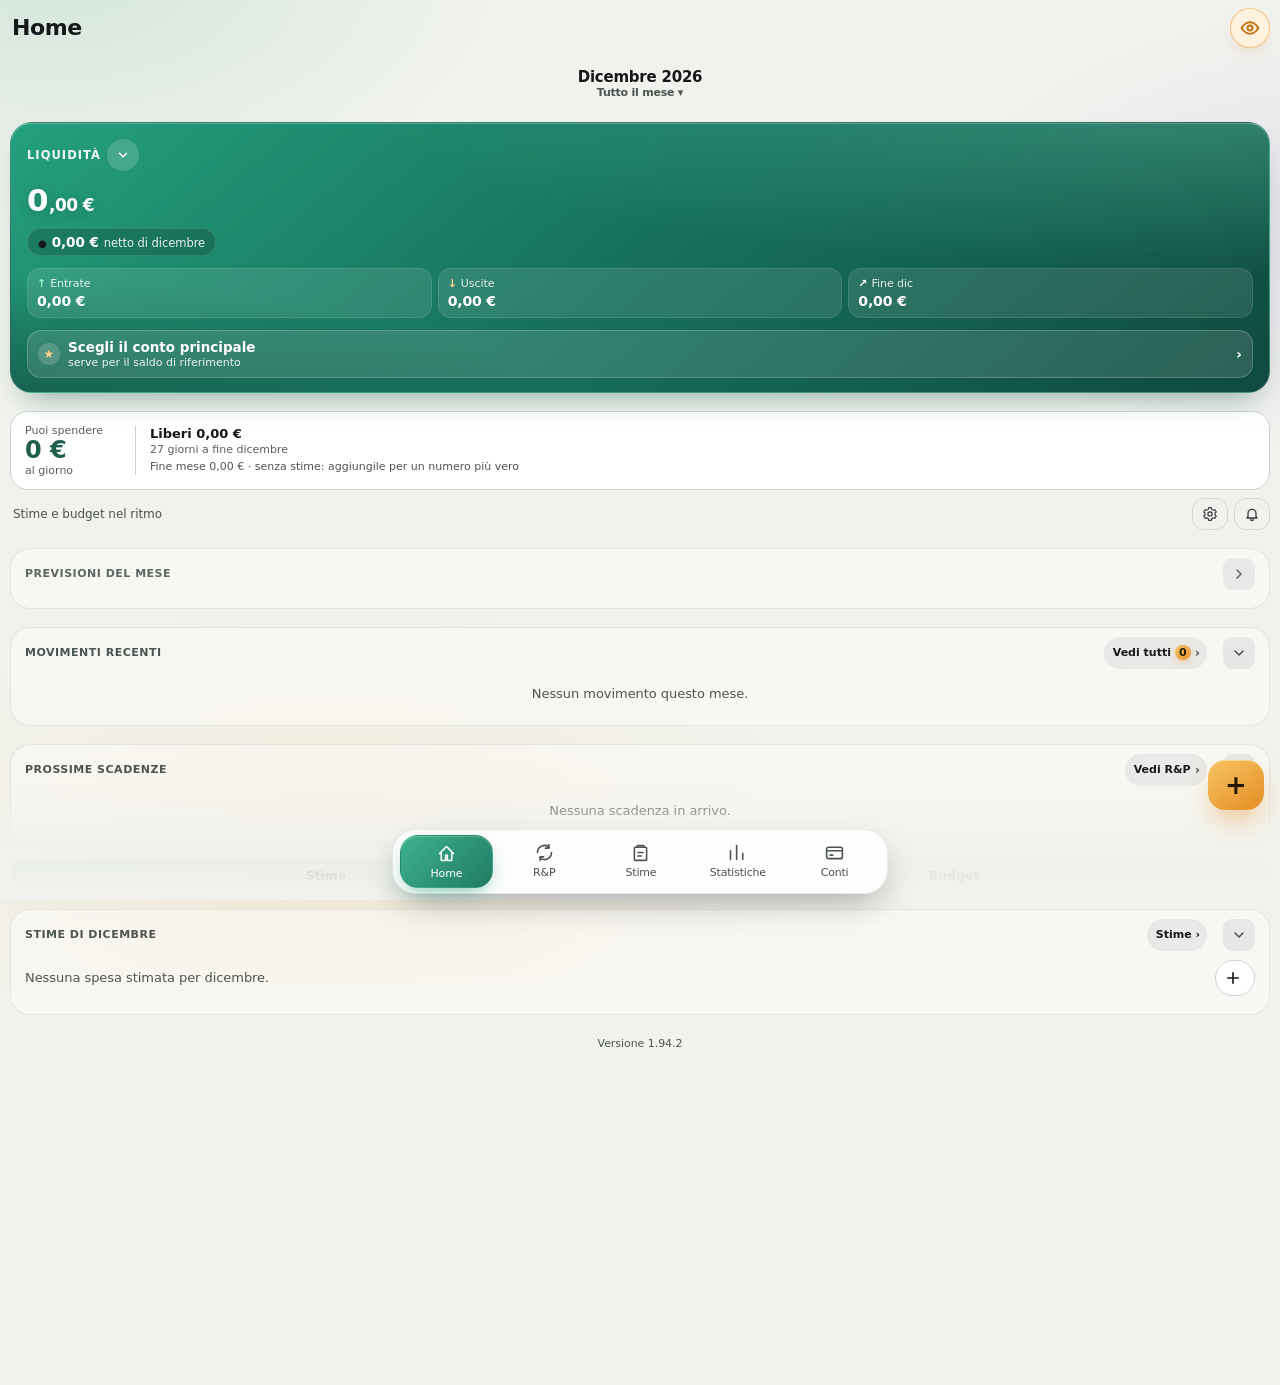
==== commit 93f1f756: "v1.94.2" ====
--- a/index.html
+++ b/index.html
@@ -4,22 +4,22 @@
 <meta charset="UTF-8">
 <meta name="viewport" content="width=device-width, initial-scale=1, maximum-scale=1, viewport-fit=cover">
 <title>Bilancio — Tracker Spese</title>
-<meta name="app-version" content="1.94.1">
+<meta name="app-version" content="1.94.2">
 <meta name="description" content="Tracciamento mensile delle spese con conti multipli, categorie e budget.">
 
 <!-- PWA / iOS home screen -->
-<link rel="manifest" href="manifest.json?v=1.94.1">
+<link rel="manifest" href="manifest.json?v=1.94.2">
 <meta name="theme-color" content="#12181F">
 <meta name="apple-mobile-web-app-capable" content="yes">
 <meta name="apple-mobile-web-app-status-bar-style" content="black-translucent">
 <meta name="apple-mobile-web-app-title" content="Bilancio">
-<link rel="apple-touch-icon" href="icons/apple-touch-icon.png?v=1.94.1">
-<link rel="icon" href="icons/icon-192.png?v=1.94.1">
-
-<link rel="stylesheet" href="style.css?v=1.94.1">
+<link rel="apple-touch-icon" href="icons/apple-touch-icon.png?v=1.94.2">
+<link rel="icon" href="icons/icon-192.png?v=1.94.2">
+
+<link rel="stylesheet" href="style.css?v=1.94.2">
 <!-- Token grafici condivisi dalle 4 app: va caricato per ultimo. -->
-<link rel="stylesheet" href="suite-ui.css?v=1.94.1">
-<link rel="stylesheet" href="suite-tokens.css?v=1.94.1">
+<link rel="stylesheet" href="suite-ui.css?v=1.94.2">
+<link rel="stylesheet" href="suite-tokens.css?v=1.94.2">
 </head>
 <body>
 
@@ -1124,7 +1124,7 @@
   </div>
 </template>
 
-<script src="suite.js?v=1.94.1"></script>
-<script src="app.js?v=1.94.1"></script>
+<script src="suite.js?v=1.94.2"></script>
+<script src="app.js?v=1.94.2"></script>
 </body>
 </html>
--- a/style.css
+++ b/style.css
@@ -13371,3 +13371,18 @@
 #views .es-done-note .ui-ic { color: var(--emerald); flex: none; }
 #overlayRoot #sheetEstimateForm .est-done-btn, .sheet .est-done-btn { display: inline-flex; align-items: center; justify-content: center; gap: 6px; width: 100%; margin-top: 10px; min-height: 40px; }
 #overlayRoot #sheetEstimateForm .est-done-btn[hidden], .sheet .est-done-btn[hidden] { display: none; }
+
+/* v1.94.2 — Home e R&P: il titolo della scheda (G14) sta sopra la barra del mese. Lo spazio della Dynamic Island va al
+   titolo (prima andava alla barra del mese: il titolo finiva sotto l'ora e sotto restava un vuoto). La barra del mese,
+   quando resta ferma scorrendo, si ferma sotto la Dynamic Island. */
+#views #view-home > .suite-page-title, #views #view-recurring > .suite-page-title,
+#views .view:has(> .suite-page-title + .topbar) > .suite-page-title {
+  margin-top: calc(env(safe-area-inset-top, 0px) + 15px) !important;
+}
+#views .view:has(> .suite-page-title + .topbar) > .topbar {
+  top: env(safe-area-inset-top, 0px) !important;
+  padding-top: 6px !important;
+}
+#views .view:has(> .suite-page-title + .topbar) > .topbar .topbar-cal-btn {
+  top: calc(50% + 2px) !important;
+}
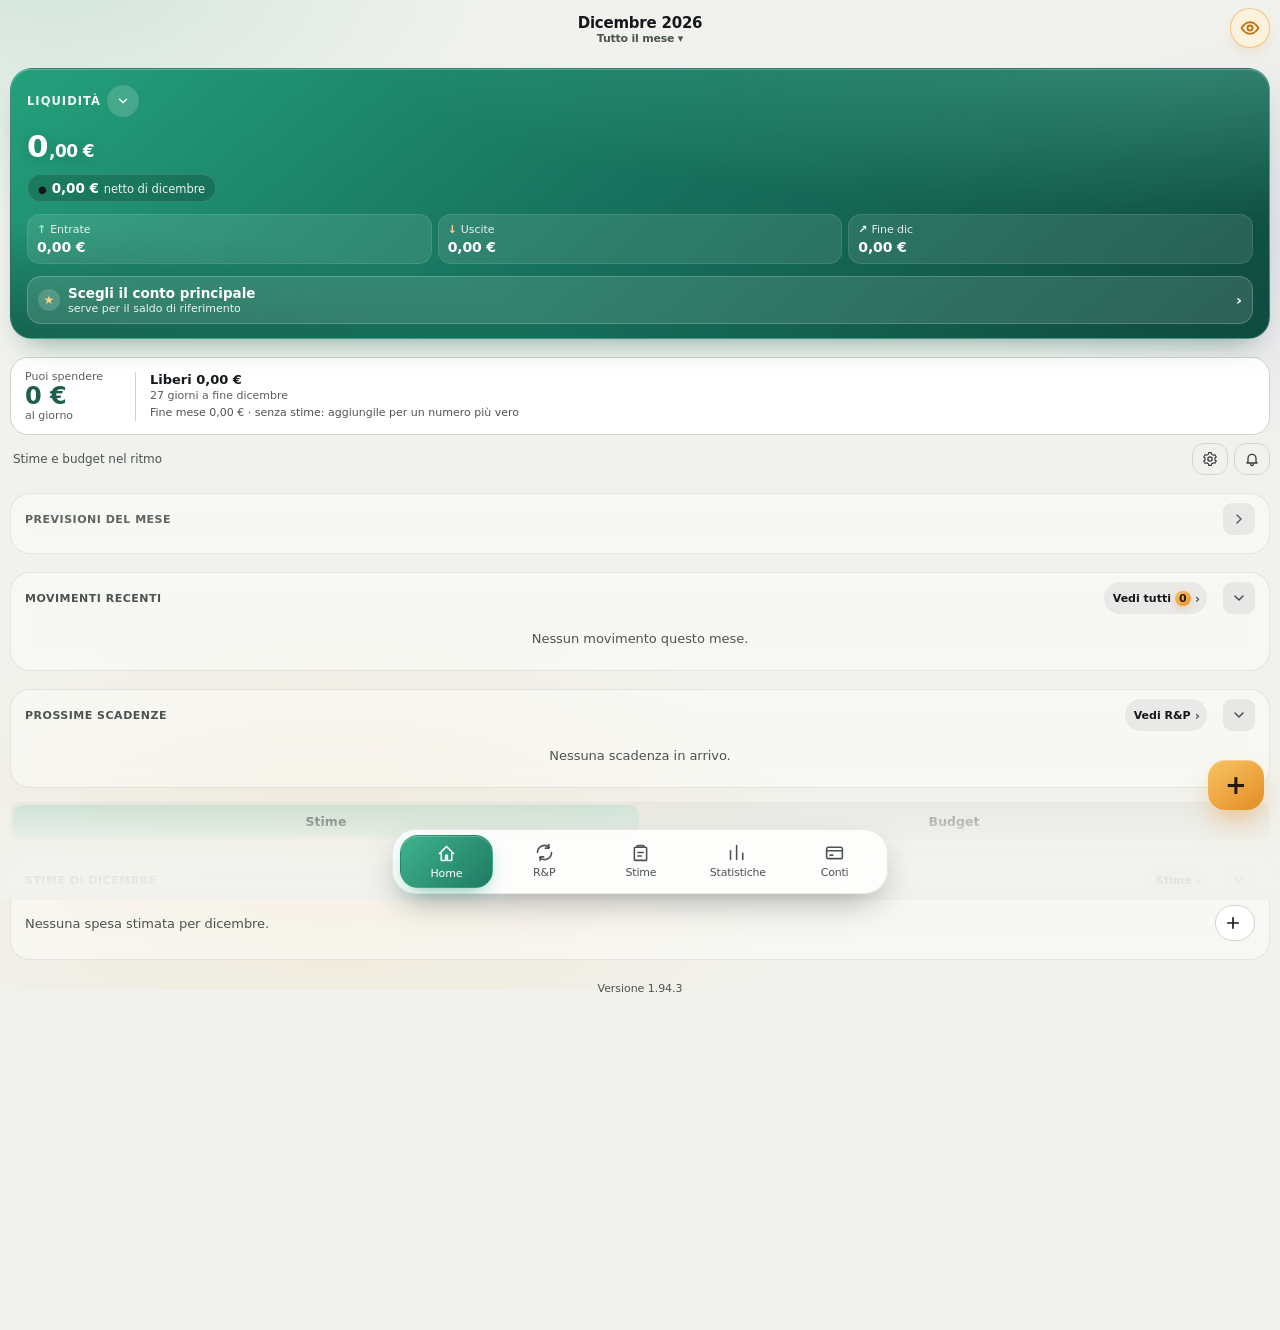
==== commit a1c37214: "v1.94.3" ====
--- a/index.html
+++ b/index.html
@@ -4,22 +4,22 @@
 <meta charset="UTF-8">
 <meta name="viewport" content="width=device-width, initial-scale=1, maximum-scale=1, viewport-fit=cover">
 <title>Bilancio — Tracker Spese</title>
-<meta name="app-version" content="1.94.2">
+<meta name="app-version" content="1.94.3">
 <meta name="description" content="Tracciamento mensile delle spese con conti multipli, categorie e budget.">
 
 <!-- PWA / iOS home screen -->
-<link rel="manifest" href="manifest.json?v=1.94.2">
+<link rel="manifest" href="manifest.json?v=1.94.3">
 <meta name="theme-color" content="#12181F">
 <meta name="apple-mobile-web-app-capable" content="yes">
 <meta name="apple-mobile-web-app-status-bar-style" content="black-translucent">
 <meta name="apple-mobile-web-app-title" content="Bilancio">
-<link rel="apple-touch-icon" href="icons/apple-touch-icon.png?v=1.94.2">
-<link rel="icon" href="icons/icon-192.png?v=1.94.2">
-
-<link rel="stylesheet" href="style.css?v=1.94.2">
+<link rel="apple-touch-icon" href="icons/apple-touch-icon.png?v=1.94.3">
+<link rel="icon" href="icons/icon-192.png?v=1.94.3">
+
+<link rel="stylesheet" href="style.css?v=1.94.3">
 <!-- Token grafici condivisi dalle 4 app: va caricato per ultimo. -->
-<link rel="stylesheet" href="suite-ui.css?v=1.94.2">
-<link rel="stylesheet" href="suite-tokens.css?v=1.94.2">
+<link rel="stylesheet" href="suite-ui.css?v=1.94.3">
+<link rel="stylesheet" href="suite-tokens.css?v=1.94.3">
 </head>
 <body>
 
@@ -1124,7 +1124,7 @@
   </div>
 </template>
 
-<script src="suite.js?v=1.94.2"></script>
-<script src="app.js?v=1.94.2"></script>
+<script src="suite.js?v=1.94.3"></script>
+<script src="app.js?v=1.94.3"></script>
 </body>
 </html>
--- a/style.css
+++ b/style.css
@@ -13372,17 +13372,19 @@
 #overlayRoot #sheetEstimateForm .est-done-btn, .sheet .est-done-btn { display: inline-flex; align-items: center; justify-content: center; gap: 6px; width: 100%; margin-top: 10px; min-height: 40px; }
 #overlayRoot #sheetEstimateForm .est-done-btn[hidden], .sheet .est-done-btn[hidden] { display: none; }
 
-/* v1.94.2 — Home e R&P: il titolo della scheda (G14) sta sopra la barra del mese. Lo spazio della Dynamic Island va al
-   titolo (prima andava alla barra del mese: il titolo finiva sotto l'ora e sotto restava un vuoto). La barra del mese,
-   quando resta ferma scorrendo, si ferma sotto la Dynamic Island. */
-#views #view-home > .suite-page-title, #views #view-recurring > .suite-page-title,
-#views .view:has(> .suite-page-title + .topbar) > .suite-page-title {
-  margin-top: calc(env(safe-area-inset-top, 0px) + 15px) !important;
-}
-#views .view:has(> .suite-page-title + .topbar) > .topbar {
-  top: env(safe-area-inset-top, 0px) !important;
-  padding-top: 6px !important;
-}
-#views .view:has(> .suite-page-title + .topbar) > .topbar .topbar-cal-btn {
-  top: calc(50% + 2px) !important;
-}
+/* v1.94.3 — Home e R&P senza titolo in alto ("Home", "Ricorrenti"): la barra del mese torna in cima, sotto la Dynamic
+   Island. Il titolo resta nelle altre schede (Stime, Statistiche, Conti). */
+#views #view-home > .suite-page-title, #views #view-recurring > .suite-page-title { display: none !important; }
+
+/* v1.94.3 — Conti: l'etichetta del conto è testo piccolo su una riga (puntini se è lunga), non più una pastiglia grande
+   che finiva sopra la variazione del mese. Principale e Risparmio restano pastiglie, più piccole. */
+#view-accounts .acx-row .acx-l2 { display: flex !important; align-items: center !important; gap: 8px !important; min-width: 0 !important; }
+#view-accounts .acx-row .acx-tags { flex: 1 1 auto !important; min-width: 0 !important; overflow: hidden !important; }
+#view-accounts .acx-row .acc-badges { display: flex !important; flex-wrap: nowrap !important; align-items: center !important; gap: 6px !important; min-width: 0 !important; margin: 0 !important; }
+#view-accounts .acx-row .main-account-badge:not(.acc-label-badge) { flex: none !important; font-size: 10.5px !important; line-height: 1.35 !important; padding: 1px 7px !important; }
+#view-accounts .acx-row .acc-label-badge { display: block !important; flex: 0 1 auto !important; min-width: 0 !important; padding: 0 !important; border: 0 !important; background: none !important; box-shadow: none !important; color: var(--ink-soft) !important; font-size: 12px !important; font-weight: 500 !important; line-height: 1.3 !important; letter-spacing: 0 !important; white-space: nowrap !important; overflow: hidden !important; text-overflow: ellipsis !important; }
+#view-accounts .acx-row .acx-delta { flex: none !important; margin-left: auto !important; white-space: nowrap !important; }
+
+/* v1.94.3 — Conti: le cifre sotto il grafico (Da ricevere, Da pagare, Effettivo) centrate e allineate tra loro */
+#view-accounts .acx-eff .effective-row { display: flex !important; flex-direction: column !important; align-items: center !important; justify-content: center !important; text-align: center !important; gap: 2px !important; }
+#view-accounts .acx-eff .effective-row > span, #view-accounts .acx-eff .effective-row > strong { width: 100% !important; text-align: center !important; margin: 0 !important; }
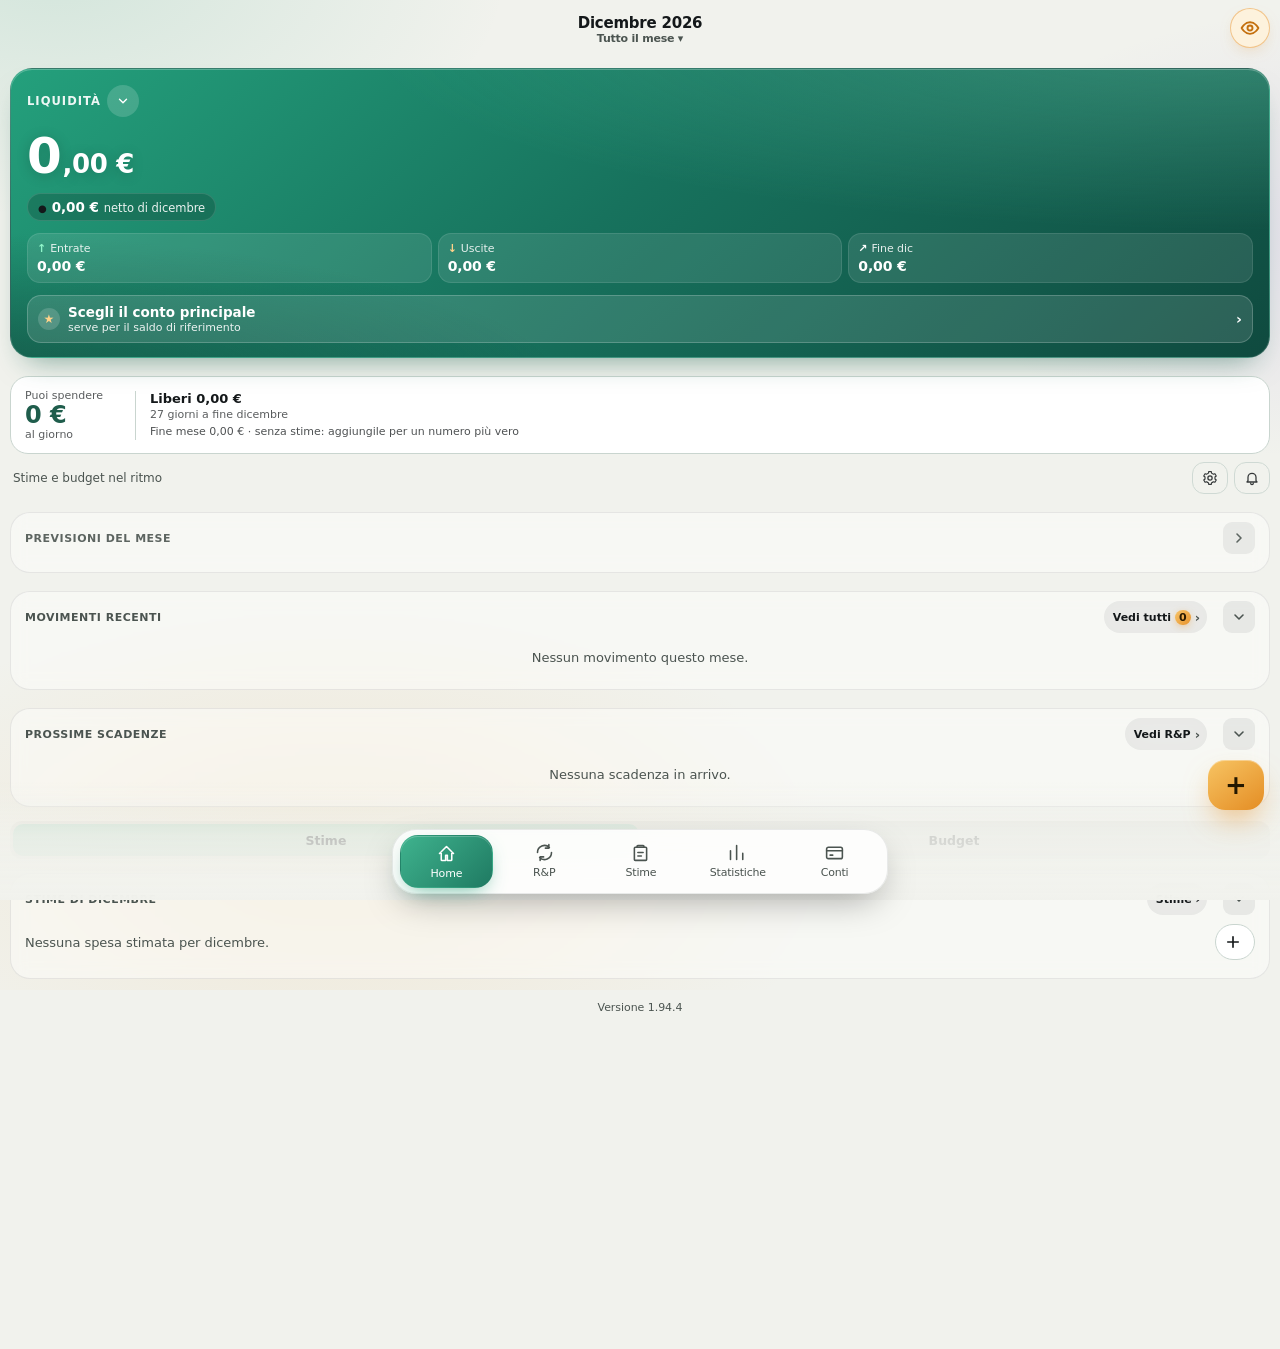
==== commit 94403285: "v1.94.4" ====
--- a/index.html
+++ b/index.html
@@ -4,22 +4,22 @@
 <meta charset="UTF-8">
 <meta name="viewport" content="width=device-width, initial-scale=1, maximum-scale=1, viewport-fit=cover">
 <title>Bilancio — Tracker Spese</title>
-<meta name="app-version" content="1.94.3">
+<meta name="app-version" content="1.94.4">
 <meta name="description" content="Tracciamento mensile delle spese con conti multipli, categorie e budget.">
 
 <!-- PWA / iOS home screen -->
-<link rel="manifest" href="manifest.json?v=1.94.3">
+<link rel="manifest" href="manifest.json?v=1.94.4">
 <meta name="theme-color" content="#12181F">
 <meta name="apple-mobile-web-app-capable" content="yes">
 <meta name="apple-mobile-web-app-status-bar-style" content="black-translucent">
 <meta name="apple-mobile-web-app-title" content="Bilancio">
-<link rel="apple-touch-icon" href="icons/apple-touch-icon.png?v=1.94.3">
-<link rel="icon" href="icons/icon-192.png?v=1.94.3">
-
-<link rel="stylesheet" href="style.css?v=1.94.3">
+<link rel="apple-touch-icon" href="icons/apple-touch-icon.png?v=1.94.4">
+<link rel="icon" href="icons/icon-192.png?v=1.94.4">
+
+<link rel="stylesheet" href="style.css?v=1.94.4">
 <!-- Token grafici condivisi dalle 4 app: va caricato per ultimo. -->
-<link rel="stylesheet" href="suite-ui.css?v=1.94.3">
-<link rel="stylesheet" href="suite-tokens.css?v=1.94.3">
+<link rel="stylesheet" href="suite-ui.css?v=1.94.4">
+<link rel="stylesheet" href="suite-tokens.css?v=1.94.4">
 </head>
 <body>
 
@@ -1124,7 +1124,7 @@
   </div>
 </template>
 
-<script src="suite.js?v=1.94.3"></script>
-<script src="app.js?v=1.94.3"></script>
+<script src="suite.js?v=1.94.4"></script>
+<script src="app.js?v=1.94.4"></script>
 </body>
 </html>
--- a/style.css
+++ b/style.css
@@ -13388,3 +13388,14 @@
 /* v1.94.3 — Conti: le cifre sotto il grafico (Da ricevere, Da pagare, Effettivo) centrate e allineate tra loro */
 #view-accounts .acx-eff .effective-row { display: flex !important; flex-direction: column !important; align-items: center !important; justify-content: center !important; text-align: center !important; gap: 2px !important; }
 #view-accounts .acx-eff .effective-row > span, #view-accounts .acx-eff .effective-row > strong { width: 100% !important; text-align: center !important; margin: 0 !important; }
+
+/* v1.94.4 — Home: la liquidità più grande (era 31 px) */
+html:root body #views #view-home > .hero.bh-card .bh-big { line-height: 1 !important; letter-spacing: -.02em; }
+html:root body #views #view-home > .hero.bh-card .bh-big .bh-int { font-size: 50px !important; }
+html:root body #views #view-home > .hero.bh-card .bh-big .bh-dec { font-size: 26px !important; }
+html:root body #views #view-home > .hero.bh-card.box-closed .bh-big .bh-int { font-size: 42px !important; }
+html:root body #views #view-home > .hero.bh-card.box-closed .bh-big .bh-dec { font-size: 22px !important; }
+@media (max-width: 360px) {
+  html:root body #views #view-home > .hero.bh-card .bh-big .bh-int { font-size: 44px !important; }
+  html:root body #views #view-home > .hero.bh-card .bh-big .bh-dec { font-size: 23px !important; }
+}
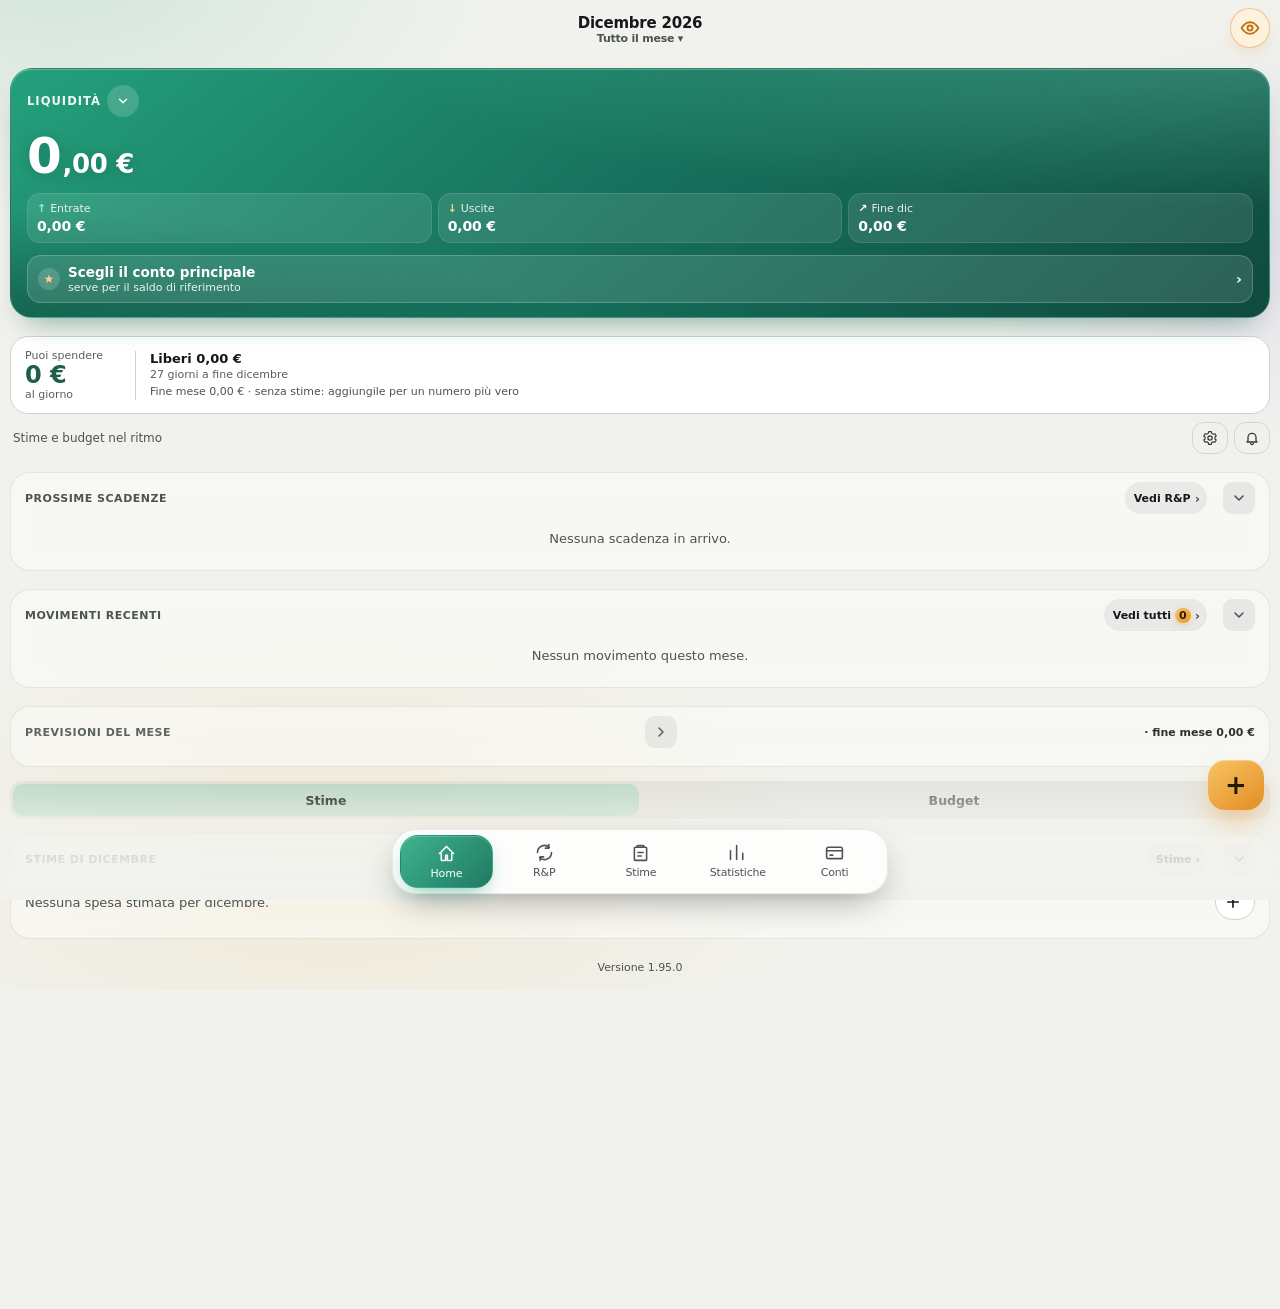
==== commit 532bcd7e: "v1.95.0" ====
--- a/index.html
+++ b/index.html
@@ -4,22 +4,22 @@
 <meta charset="UTF-8">
 <meta name="viewport" content="width=device-width, initial-scale=1, maximum-scale=1, viewport-fit=cover">
 <title>Bilancio — Tracker Spese</title>
-<meta name="app-version" content="1.94.4">
+<meta name="app-version" content="1.95.0">
 <meta name="description" content="Tracciamento mensile delle spese con conti multipli, categorie e budget.">
 
 <!-- PWA / iOS home screen -->
-<link rel="manifest" href="manifest.json?v=1.94.4">
+<link rel="manifest" href="manifest.json?v=1.95.0">
 <meta name="theme-color" content="#12181F">
 <meta name="apple-mobile-web-app-capable" content="yes">
 <meta name="apple-mobile-web-app-status-bar-style" content="black-translucent">
 <meta name="apple-mobile-web-app-title" content="Bilancio">
-<link rel="apple-touch-icon" href="icons/apple-touch-icon.png?v=1.94.4">
-<link rel="icon" href="icons/icon-192.png?v=1.94.4">
-
-<link rel="stylesheet" href="style.css?v=1.94.4">
+<link rel="apple-touch-icon" href="icons/apple-touch-icon.png?v=1.95.0">
+<link rel="icon" href="icons/icon-192.png?v=1.95.0">
+
+<link rel="stylesheet" href="style.css?v=1.95.0">
 <!-- Token grafici condivisi dalle 4 app: va caricato per ultimo. -->
-<link rel="stylesheet" href="suite-ui.css?v=1.94.4">
-<link rel="stylesheet" href="suite-tokens.css?v=1.94.4">
+<link rel="stylesheet" href="suite-ui.css?v=1.95.0">
+<link rel="stylesheet" href="suite-tokens.css?v=1.95.0">
 </head>
 <body>
 
@@ -302,8 +302,8 @@
         <div class="section-head"><h2>Spese per categoria</h2><button class="chart-info-btn" data-chart-info="ripartizione" aria-label="Spiega grafico ripartizione">i</button></div>
         <div class="type-toggle stats-nature-toggle" id="statsNatureToggle"><button class="type-opt active" data-stats-nature="expense">Uscite</button><button class="type-opt" data-stats-nature="income">Entrate</button></div>
         <div class="type-toggle" id="statsGroupToggle">
-          <button class="type-opt active" data-group="category">Categorie</button>
-          <button class="type-opt" data-group="macro">Macrocategorie</button>
+          <button class="type-opt" data-group="category">Categorie</button>
+          <button class="type-opt active" data-group="macro">Macrocategorie</button>
         </div>
         <div class="chart-wrap" id="pieWrap"></div>
         <div id="pieLegend" class="pie-legend"></div>
@@ -1124,7 +1124,7 @@
   </div>
 </template>
 
-<script src="suite.js?v=1.94.4"></script>
-<script src="app.js?v=1.94.4"></script>
+<script src="suite.js?v=1.95.0"></script>
+<script src="app.js?v=1.95.0"></script>
 </body>
 </html>
--- a/style.css
+++ b/style.css
@@ -13399,3 +13399,23 @@
   html:root body #views #view-home > .hero.bh-card .bh-big .bh-int { font-size: 44px !important; }
   html:root body #views #view-home > .hero.bh-card .bh-big .bh-dec { font-size: 23px !important; }
 }
+
+/* ===================== v1.95.0 — Home onesta, statistiche per budget, ponte degli appunti ===================== */
+#views .bh-pills:empty { display: none !important; }
+.dp-form #plStDay { width: 150px; }
+.dp-day { font-style: normal; font-weight: 600; font-size: 12px; color: var(--ink-soft); margin-left: 4px; }
+.svp-extra { display: block; font-size: 12px; font-weight: 600; color: var(--ink-soft); margin-top: 2px; }
+.tx-paste { display: block; width: 100%; min-height: 40px; margin: 8px 0 4px; border-radius: 12px; border: 1px dashed var(--line, rgba(127,127,127,.35)); background: transparent; color: var(--ink); font: inherit; font-size: 14px; font-weight: 600; cursor: pointer; }
+.tx-noidue { display: flex; justify-content: center; width: 100%; min-height: 42px; margin-top: 12px; font-weight: 700; }
+#pieLegend .pie-legend-item .lbl { display: flex; flex-direction: column; gap: 3px; min-width: 0; }
+.pl-bud { font-size: 11.5px; font-weight: 600; color: var(--ink-soft); }
+.pl-bud.warn { color: #b8730d; } .pl-bud.over { color: var(--neg, #d64545); }
+.pl-bar { display: block; height: 4px; border-radius: 4px; background: color-mix(in srgb, var(--ink) 10%, transparent); overflow: hidden; max-width: 180px; }
+.pl-bar i { display: block; height: 100%; border-radius: 4px; background: var(--suite-teal, #2a8f70); }
+.stat-sub { display: block; margin-top: 3px; font-size: 12px; font-weight: 500; color: var(--ink-soft); }
+.stat-card-label small { font-size: 12px; font-weight: 500; color: var(--ink-soft); }
+/* 1.95.0 — MG6: i nomi lunghi vanno su due righe invece dei puntini */
+#views .mv-name { white-space: normal !important; text-overflow: clip !important; overflow: hidden !important; display: -webkit-box !important; -webkit-line-clamp: 2; -webkit-box-orient: vertical; overflow-wrap: anywhere; }
+#views #view-accounts .acx-row .acc-label-badge { white-space: normal !important; text-overflow: clip !important; display: -webkit-box !important; -webkit-line-clamp: 2; -webkit-box-orient: vertical; overflow: hidden !important; line-height: 1.25; }
+/* 1.95.0 — MG1: riquadro Previsioni chiuso con l'anteprima del saldo di fine mese */
+#views #forecastPanel.box-closed .box-eyebrow[data-preview]::after { content: " · " attr(data-preview); text-transform: none; letter-spacing: 0; font-weight: 600; color: var(--ink); }
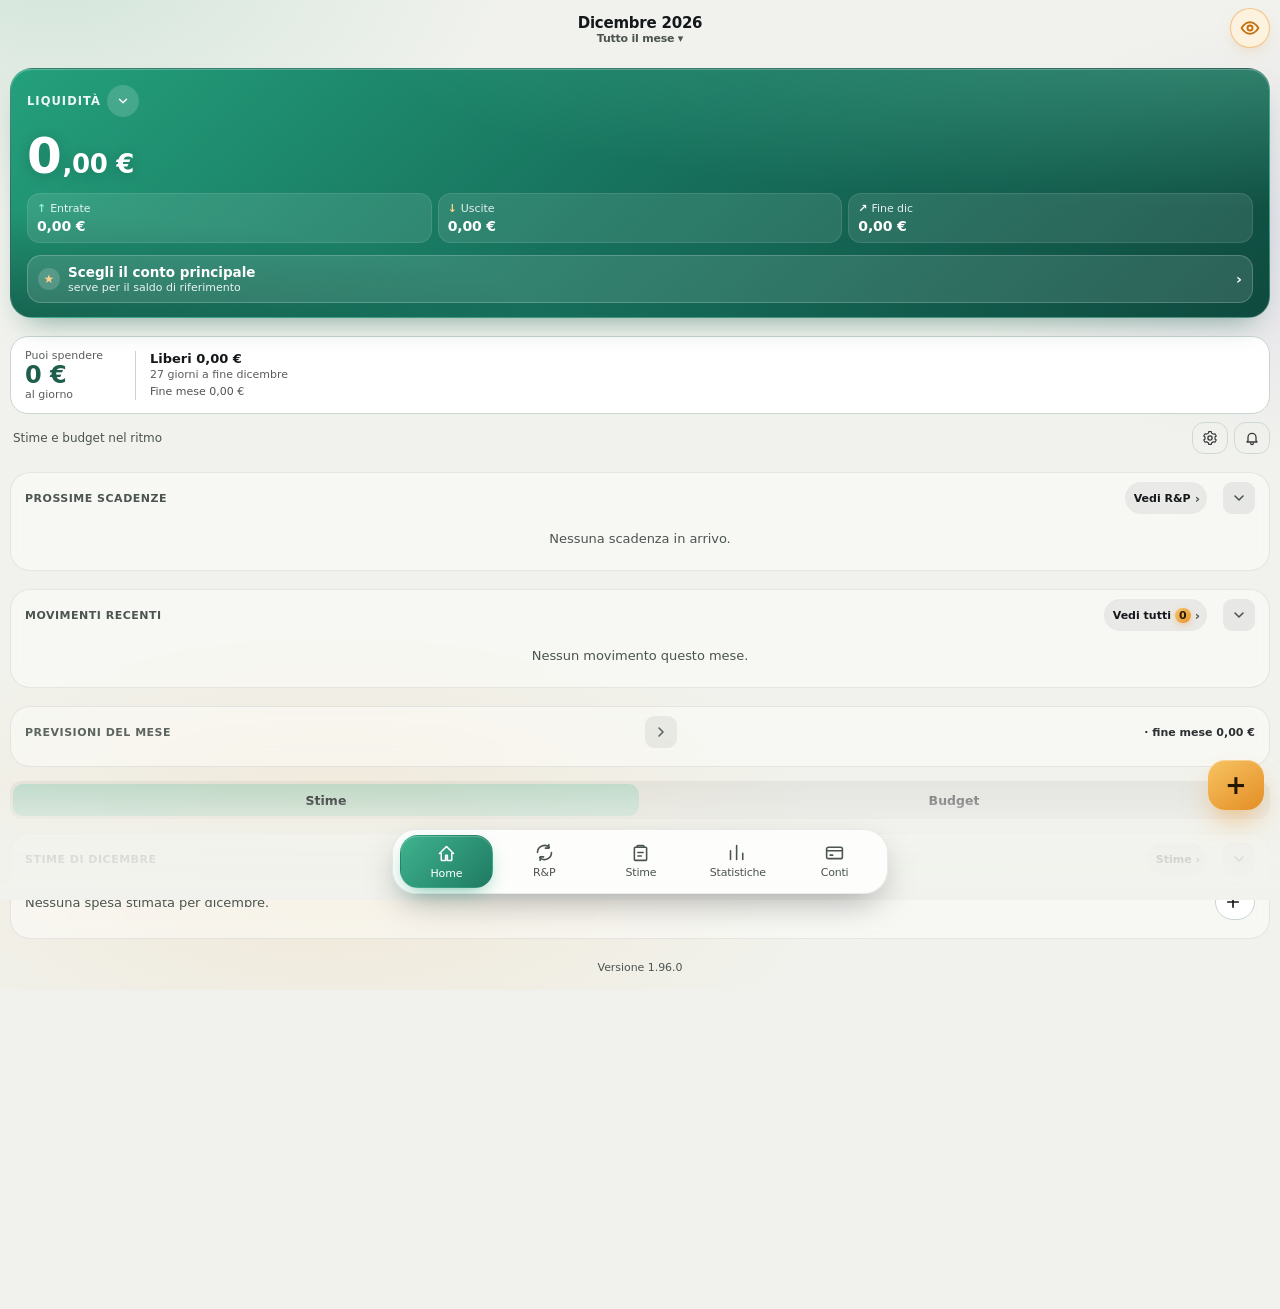
==== commit fdb0fd51: "v1.96.0" ====
--- a/index.html
+++ b/index.html
@@ -4,22 +4,22 @@
 <meta charset="UTF-8">
 <meta name="viewport" content="width=device-width, initial-scale=1, maximum-scale=1, viewport-fit=cover">
 <title>Bilancio — Tracker Spese</title>
-<meta name="app-version" content="1.95.0">
+<meta name="app-version" content="1.96.0">
 <meta name="description" content="Tracciamento mensile delle spese con conti multipli, categorie e budget.">
 
 <!-- PWA / iOS home screen -->
-<link rel="manifest" href="manifest.json?v=1.95.0">
+<link rel="manifest" href="manifest.json?v=1.96.0">
 <meta name="theme-color" content="#12181F">
 <meta name="apple-mobile-web-app-capable" content="yes">
 <meta name="apple-mobile-web-app-status-bar-style" content="black-translucent">
 <meta name="apple-mobile-web-app-title" content="Bilancio">
-<link rel="apple-touch-icon" href="icons/apple-touch-icon.png?v=1.95.0">
-<link rel="icon" href="icons/icon-192.png?v=1.95.0">
-
-<link rel="stylesheet" href="style.css?v=1.95.0">
+<link rel="apple-touch-icon" href="icons/apple-touch-icon.png?v=1.96.0">
+<link rel="icon" href="icons/icon-192.png?v=1.96.0">
+
+<link rel="stylesheet" href="style.css?v=1.96.0">
 <!-- Token grafici condivisi dalle 4 app: va caricato per ultimo. -->
-<link rel="stylesheet" href="suite-ui.css?v=1.95.0">
-<link rel="stylesheet" href="suite-tokens.css?v=1.95.0">
+<link rel="stylesheet" href="suite-ui.css?v=1.96.0">
+<link rel="stylesheet" href="suite-tokens.css?v=1.96.0">
 </head>
 <body>
 
@@ -117,7 +117,7 @@
           </div>
         </div>
         <div id="recentTx" class="tx-list"></div>
-        <p class="empty-hint" id="txEmptyHint" hidden>Nessun movimento questo mese. Tocca + per aggiungerne uno.</p>
+        <p class="empty-hint" id="txEmptyHint" hidden>Nessun movimento questo mese.</p>
       </div>
 
       <div class="section-block" id="upcomingHomeBlock">
@@ -409,12 +409,12 @@
         <div class="section-block">
           <div class="section-head"><h2>Da ricevere</h2><button type="button" class="pill-btn mini-btn" id="addLendBtn"><svg class="ui-ic" viewBox="0 0 24 24" width="16" height="16" aria-hidden="true" fill="none" stroke="currentColor" stroke-width="1.9" stroke-linecap="round" stroke-linejoin="round"><path d="M12 5v14M5 12h14"/></svg> Ho prestato</button></div>
           <div id="loanRecvList" class="loan-people"></div>
-          <p class="empty-hint" id="loanRecvEmpty" hidden>Nessuno ti deve soldi. Quando paghi per qualcuno usa “Spesa divisa” nel nuovo movimento, oppure “Ho prestato”.</p>
+          <p class="empty-hint" id="loanRecvEmpty" hidden>Nessuno ti deve soldi.</p>
         </div>
         <div class="section-block">
           <div class="section-head"><h2>Da pagare</h2><button type="button" class="pill-btn mini-btn" id="addBorrowBtn"><svg class="ui-ic" viewBox="0 0 24 24" width="16" height="16" aria-hidden="true" fill="none" stroke="currentColor" stroke-width="1.9" stroke-linecap="round" stroke-linejoin="round"><path d="M12 5v14M5 12h14"/></svg> Nuovo debito</button></div>
           <div id="loanPayList" class="loan-people"></div>
-          <p class="empty-hint" id="loanPayEmpty" hidden>Nessun debito. Aggiungi qui prestiti ricevuti o finanziamenti da restituire.</p>
+          <p class="empty-hint" id="loanPayEmpty" hidden>Nessun debito.</p>
         </div>
       </div>
     </section>
@@ -427,9 +427,9 @@
         <span aria-hidden="true"></span>
         <button class="add-btn" id="addPlannedBtn" aria-label="Aggiungi spesa pianificata">+</button>
       </div>
-      <p class="empty-hint" style="padding:0 4px 14px;text-align:left;">Pianifica spese future, ricorrenti o una tantum. Non incidono sul saldo finché non arriva la data effettiva.</p>
+      
       <div id="plannedList" class="template-manage-list"></div>
-      <p class="empty-hint" id="plannedEmptyHint" hidden>Nessuna spesa pianificata. Tocca + per aggiungerne una.</p>
+      <p class="empty-hint" id="plannedEmptyHint" hidden>Nessuna spesa pianificata.</p>
     </section>
 
     <!-- ===== ALTRO (menu: conti, macrocategorie, categorie, struttura, backup) ===== -->
@@ -707,12 +707,12 @@
       <label for="accountLabelInput">Etichetta</label>
       <div class="acc-label-chips" id="accountLabelChips"></div>
       <input type="text" id="accountLabelInput" class="text-input" maxlength="40" placeholder="Scegline una sopra o scrivi la tua">
-      <small class="field-hint">A cosa serve il conto: compare sotto il nome, es. BBVA · Spese quotidiane.</small>
+      
     </div>
     <div class="field-row">
       <label id="accountBalanceLabel">Saldo iniziale</label>
       <input type="text" inputmode="decimal" id="accountBalanceInput" class="text-input" placeholder="0">
-      <small class="field-hint" id="accountBalanceHint">Per un nuovo conto indica il saldo di partenza.</small>
+      <small class="field-hint" id="accountBalanceHint">Saldo di partenza.</small>
     </div>
     <div class="field-row">
       <label>Colore</label>
@@ -729,7 +729,7 @@
     <div class="sheet-head">
       <h3>Rettifica saldo</h3><button class="primary-btn" id="saveBalanceReconcileBtn">Registra</button>
     </div>
-    <p class="sheet-note">Usa questa funzione solo per una variazione di saldo già avvenuta senza movimento. Il saldo attuale resterà invariato: verrà corretto lo storico contabile.</p>
+    <p class="sheet-note">Corregge lo storico, non il saldo attuale.</p>
     <div class="type-toggle" id="reconcileTypeToggle">
       <button class="type-opt active" data-type="income">Aumento saldo</button>
       <button class="type-opt" data-type="expense">Diminuzione saldo</button>
@@ -765,7 +765,7 @@
     </div>
     <div class="field-row" id="categoryParentRow">
       <div class="pick-holder" id="categoryParentChips"></div>
-      <small class="field-hint">Scegliendo una categoria madre questa diventa una sottocategoria: eredita tipo e macrocategoria, e i suoi importi si sommano nella madre.</small>
+      
     </div>
     <small class="field-hint cat-clash" id="categoryClashHint" hidden></small>
     <div class="field-row" id="categoryMacroRow">
@@ -804,7 +804,7 @@
     <div class="field-row add-name-row">
       <input type="text" id="recurringNameInput" class="text-input add-name-input" placeholder="Nome (es. Affitto, Netflix, Stipendio)" aria-label="Nome ricorrente">
     </div>
-    <p class="field-hint add-date-hint">La data è la prima rata: se è oggi viene registrata subito nei Movimenti.</p>
+    <p class="field-hint add-date-hint">La data è la prima rata.</p>
     <div class="field-row rec-when-row">
       <label class="rec-half">Cadenza
         <select id="recurringFreqSelect" class="text-input" data-ss="pop" aria-label="Cadenza">
@@ -1000,7 +1000,7 @@
     <div class="field-row">
       <label for="estCategorySelect">Categoria (facoltativa)</label>
       <select id="estCategorySelect" class="text-input"></select>
-      <small class="field-hint">La categoria serve a proporti le uscite giuste qui sotto: nella stima contano solo quelle che colleghi tu.</small>
+      
     </div>
     <div class="field-row note-field">
       <label>Nota (opzionale)</label>
@@ -1124,7 +1124,7 @@
   </div>
 </template>
 
-<script src="suite.js?v=1.95.0"></script>
-<script src="app.js?v=1.95.0"></script>
+<script src="suite.js?v=1.96.0"></script>
+<script src="app.js?v=1.96.0"></script>
 </body>
 </html>
